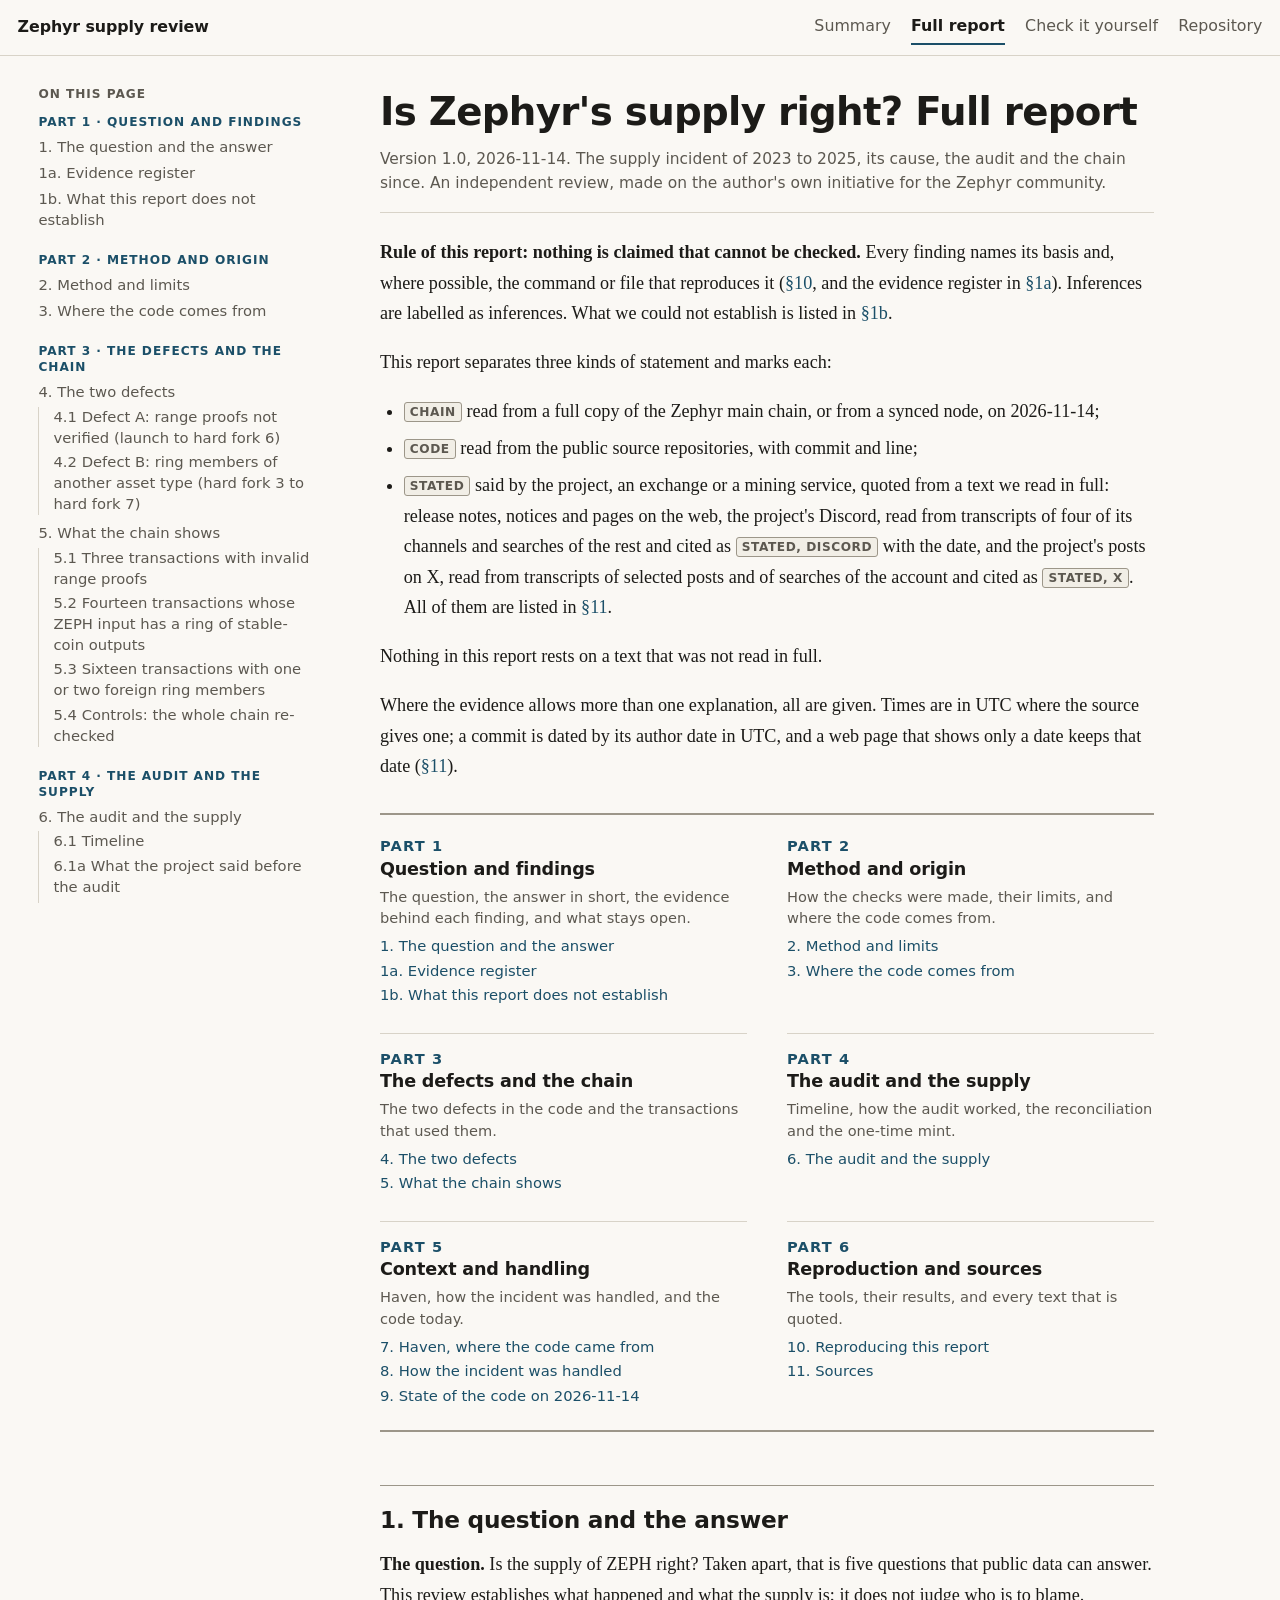
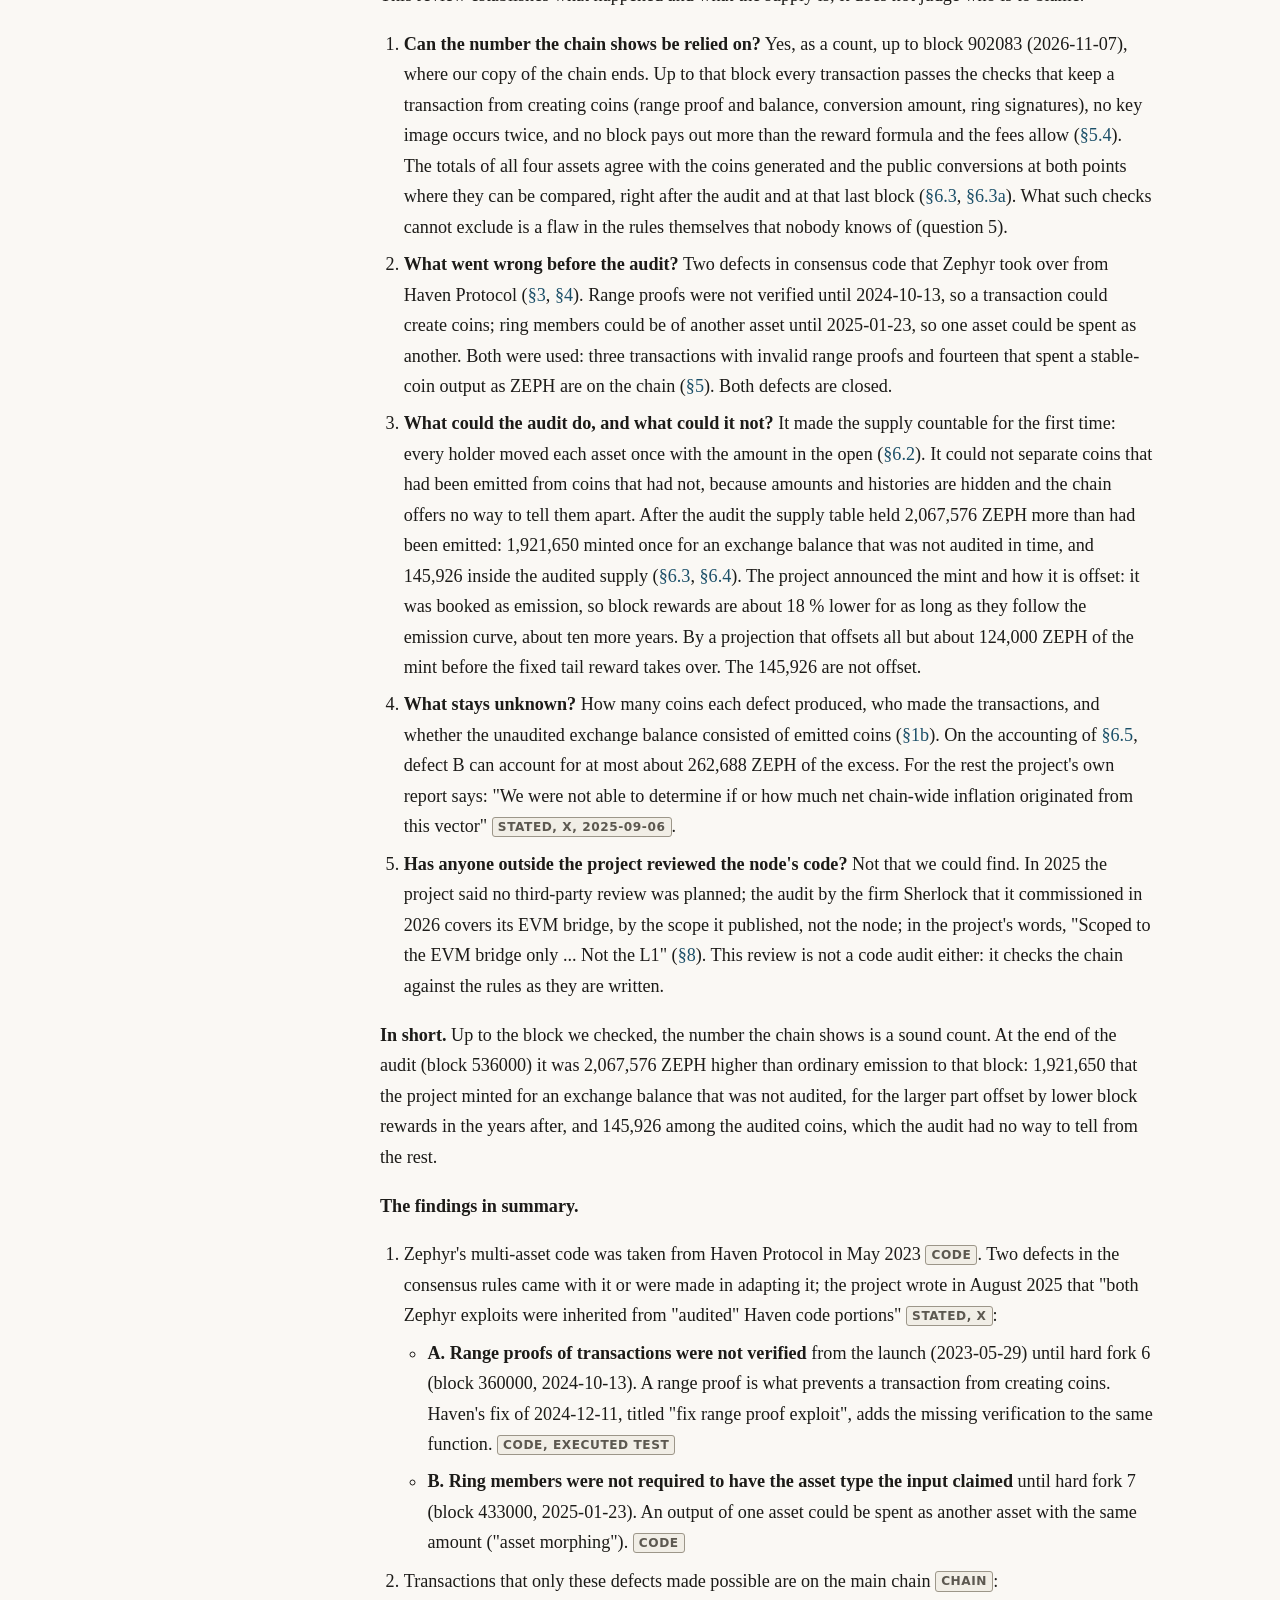
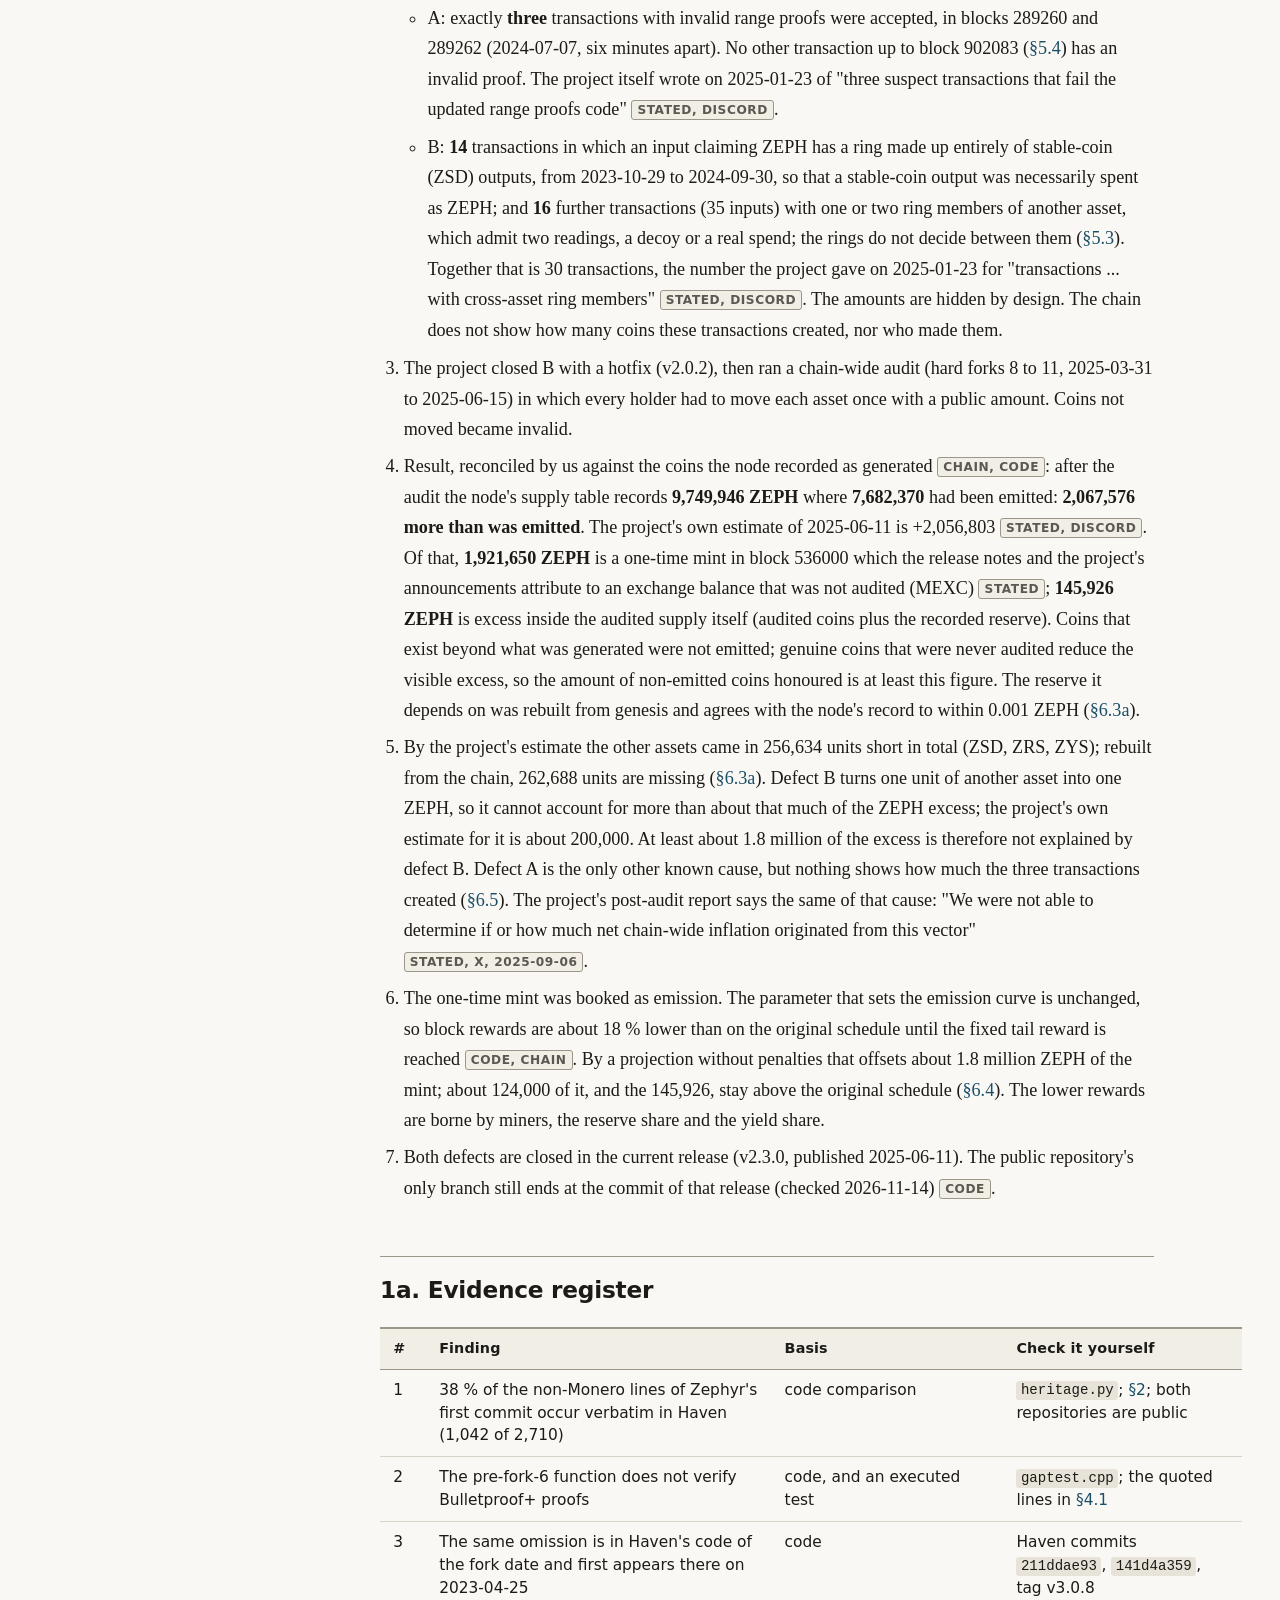
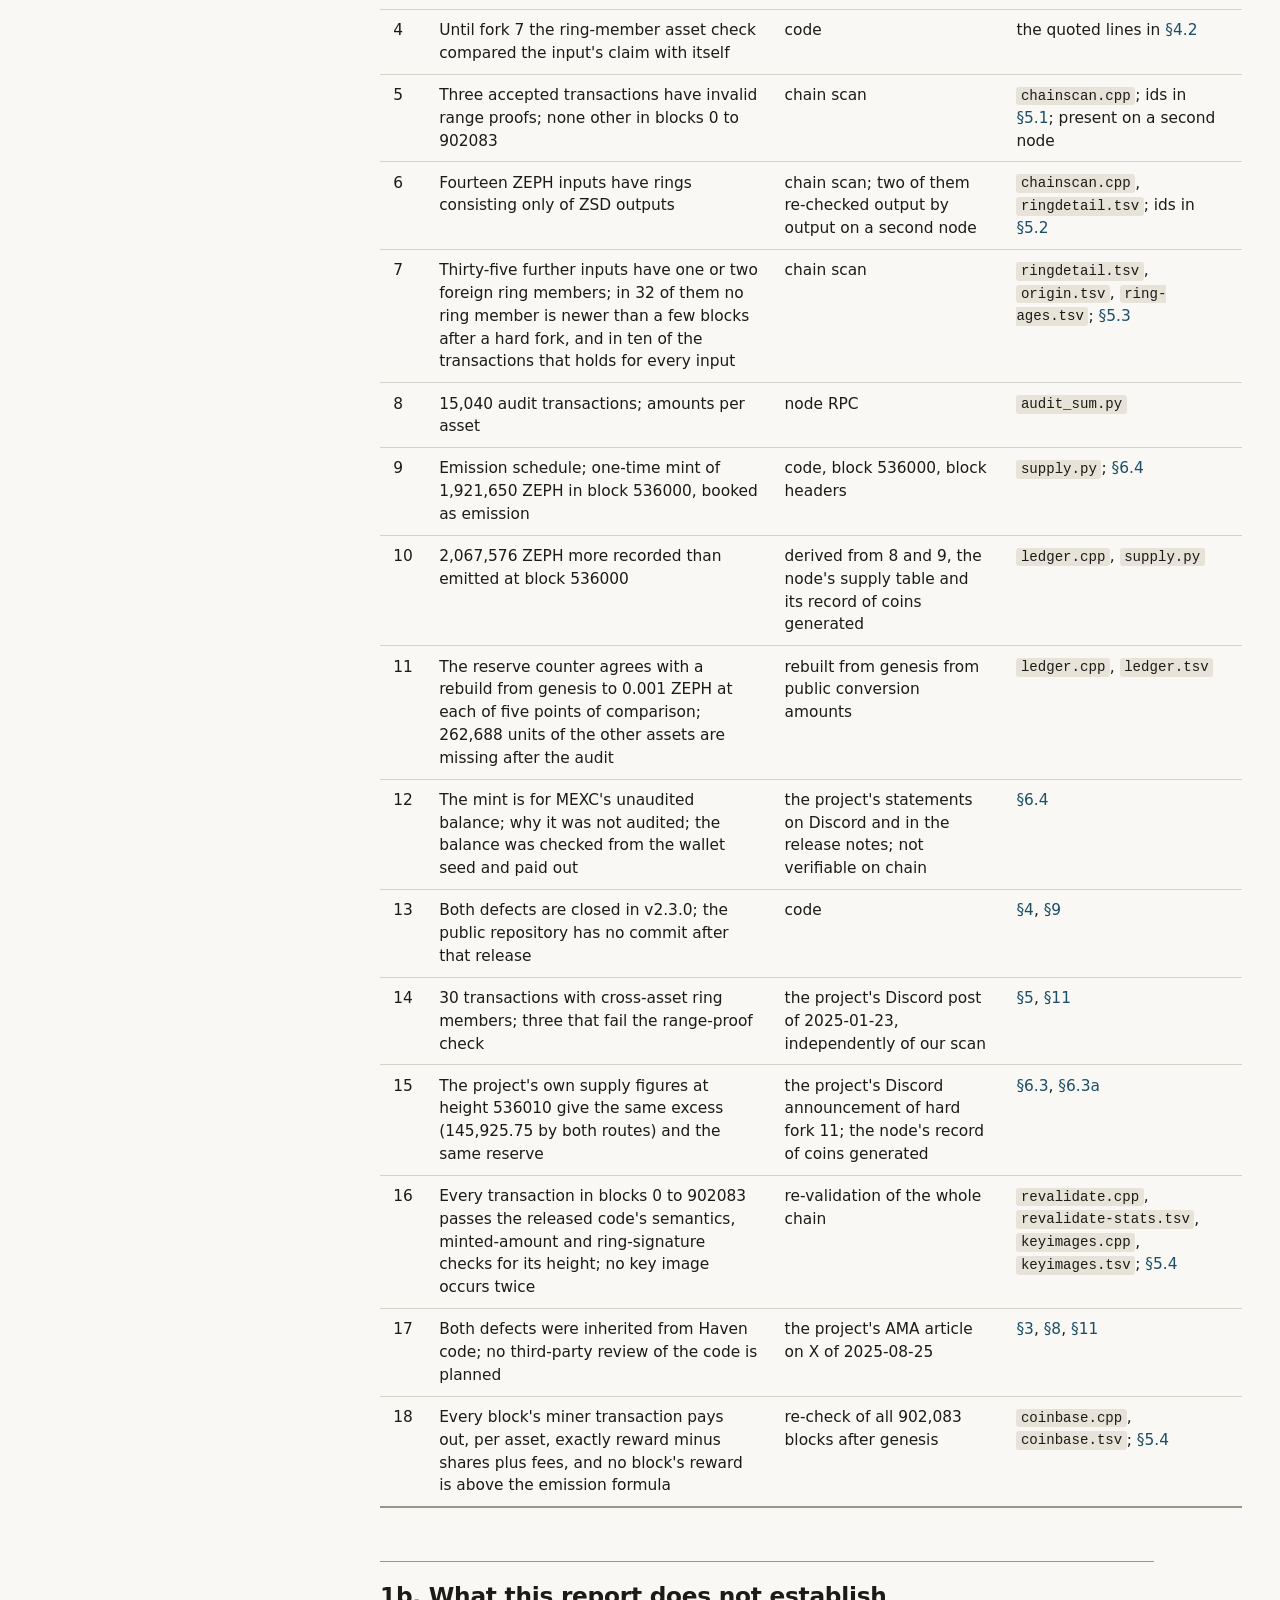
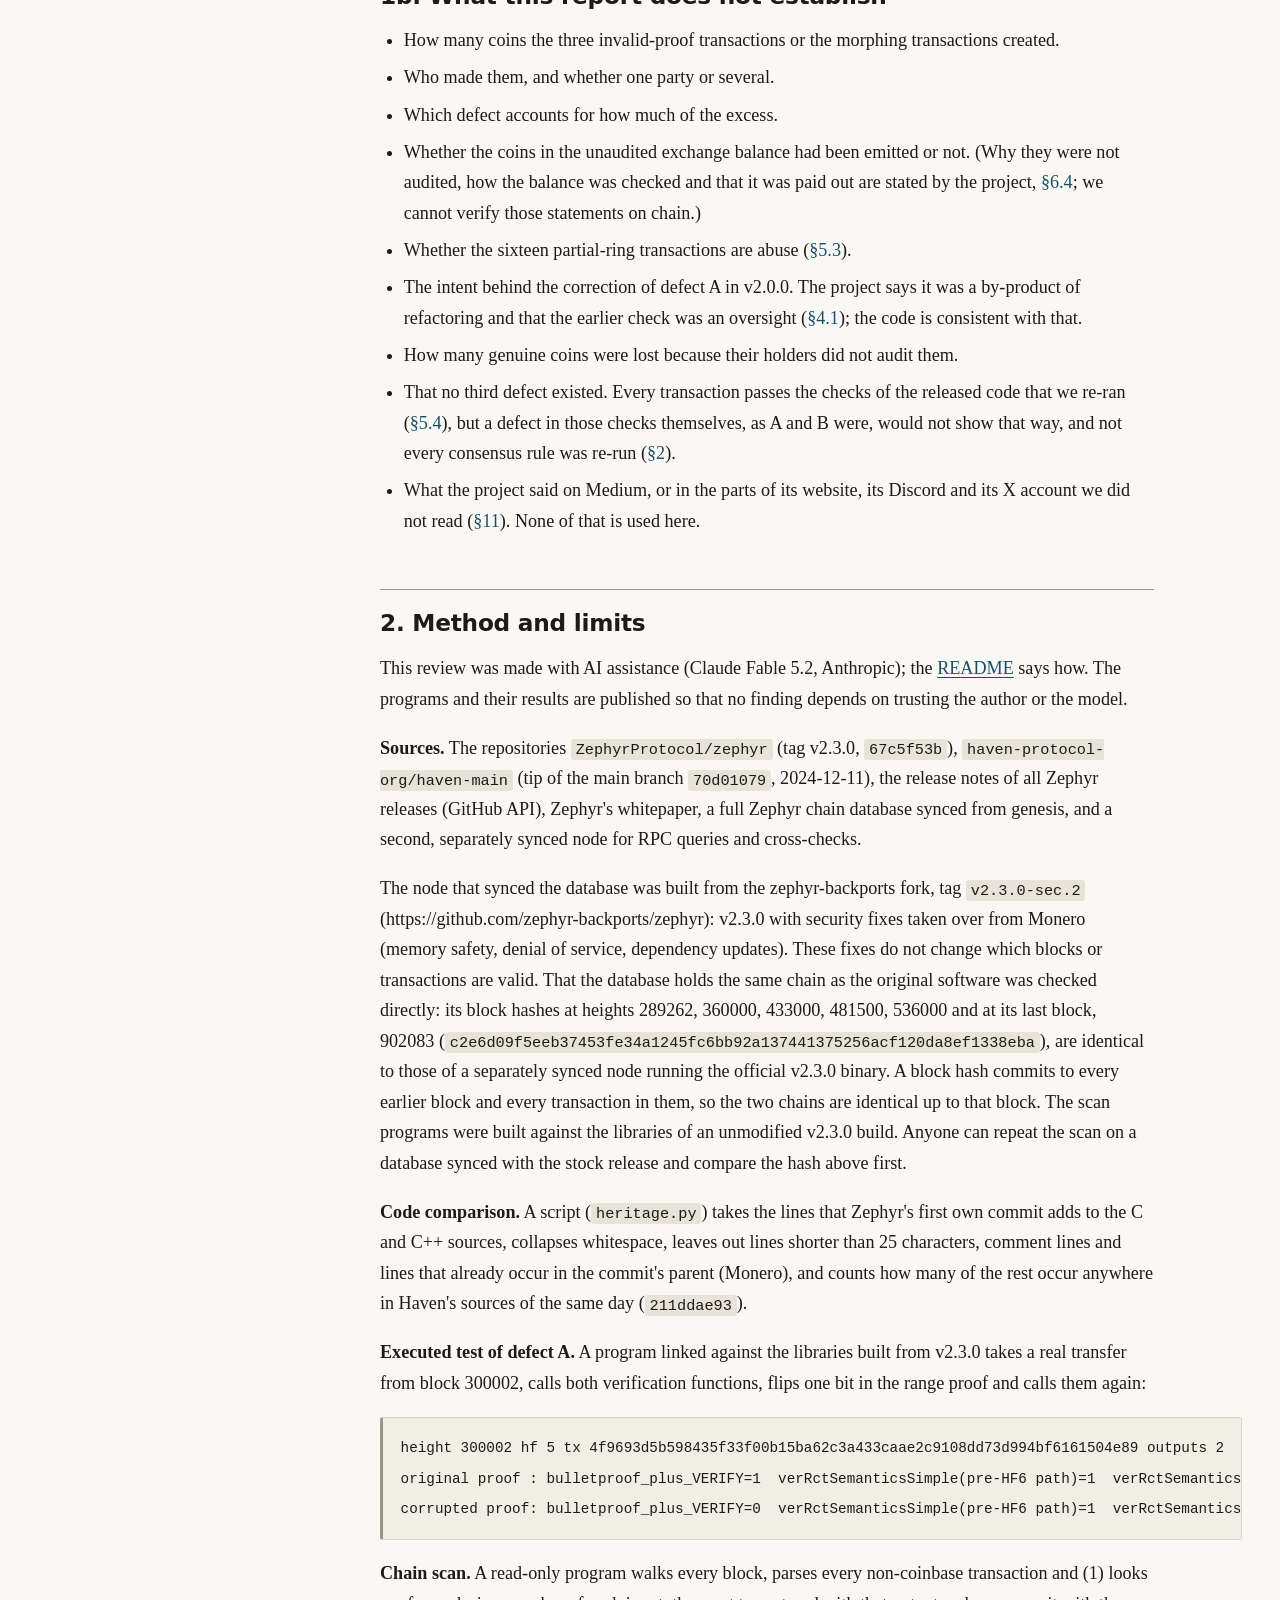
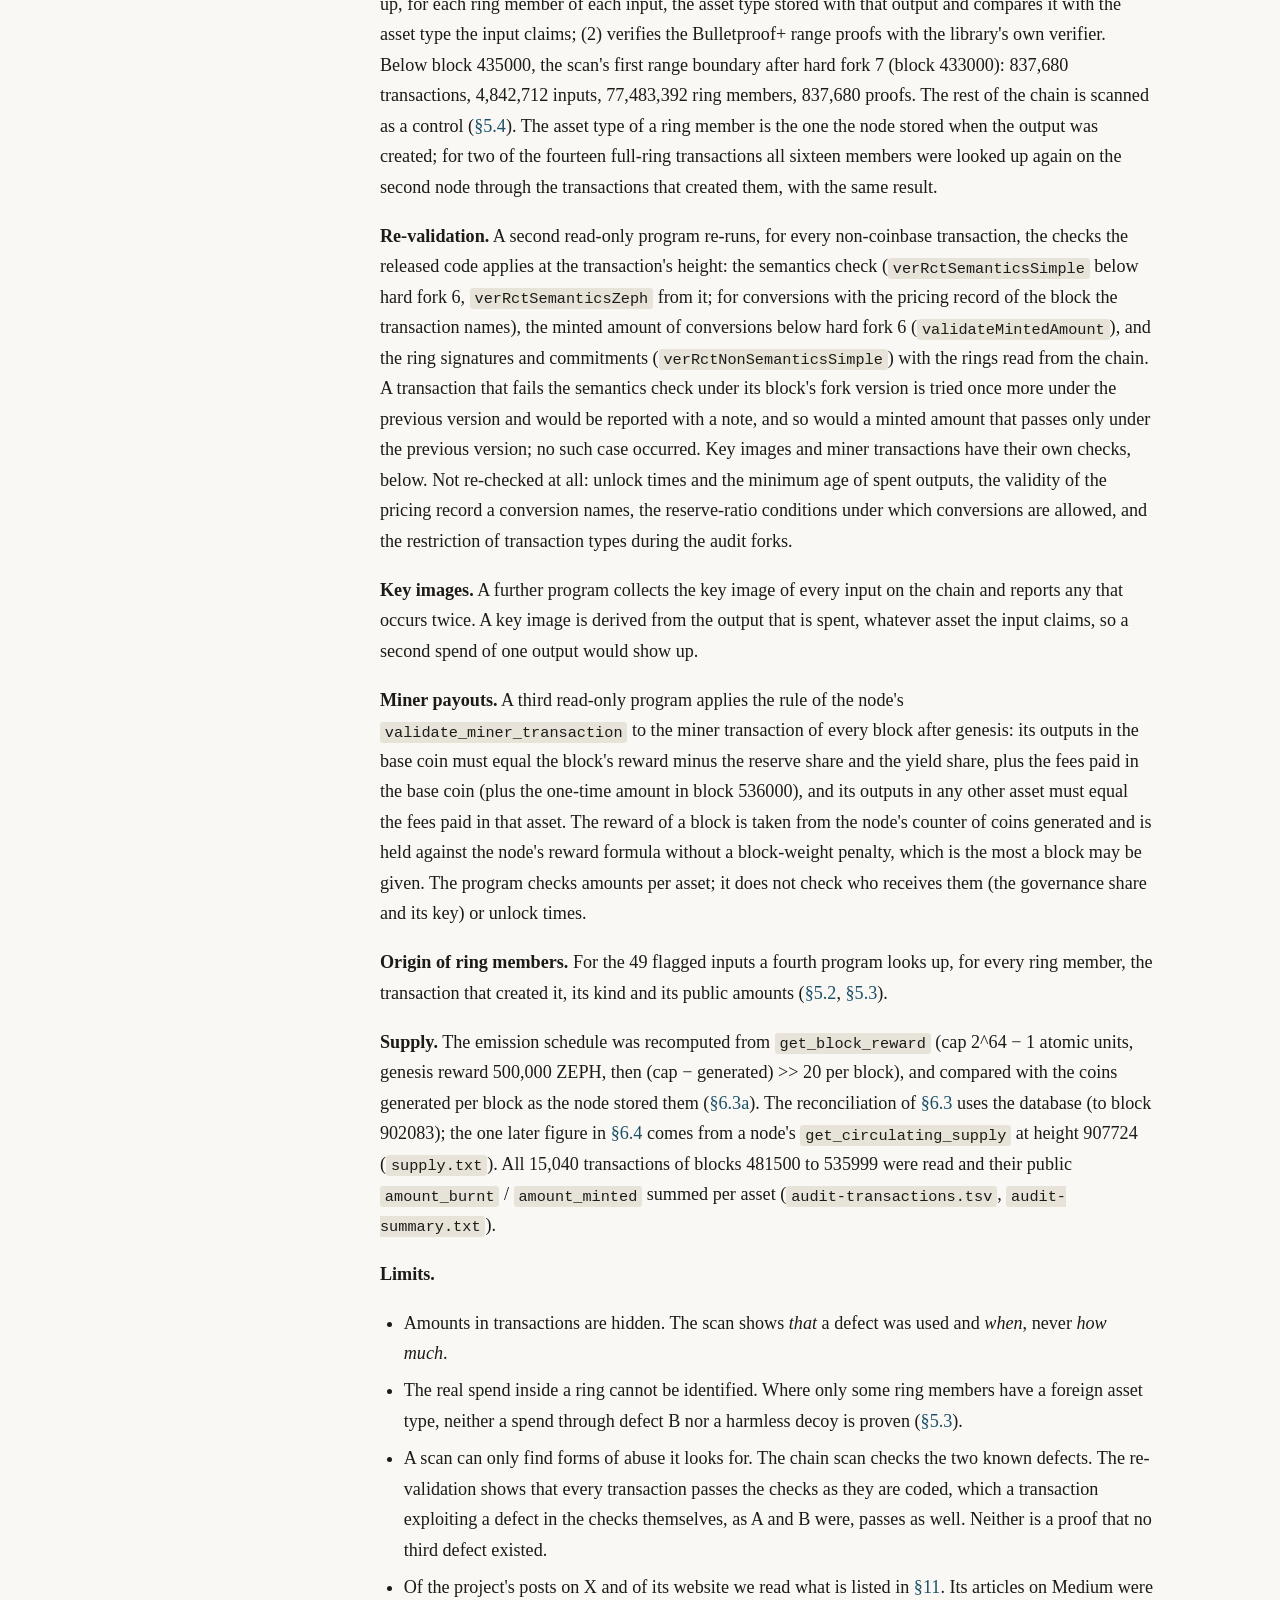
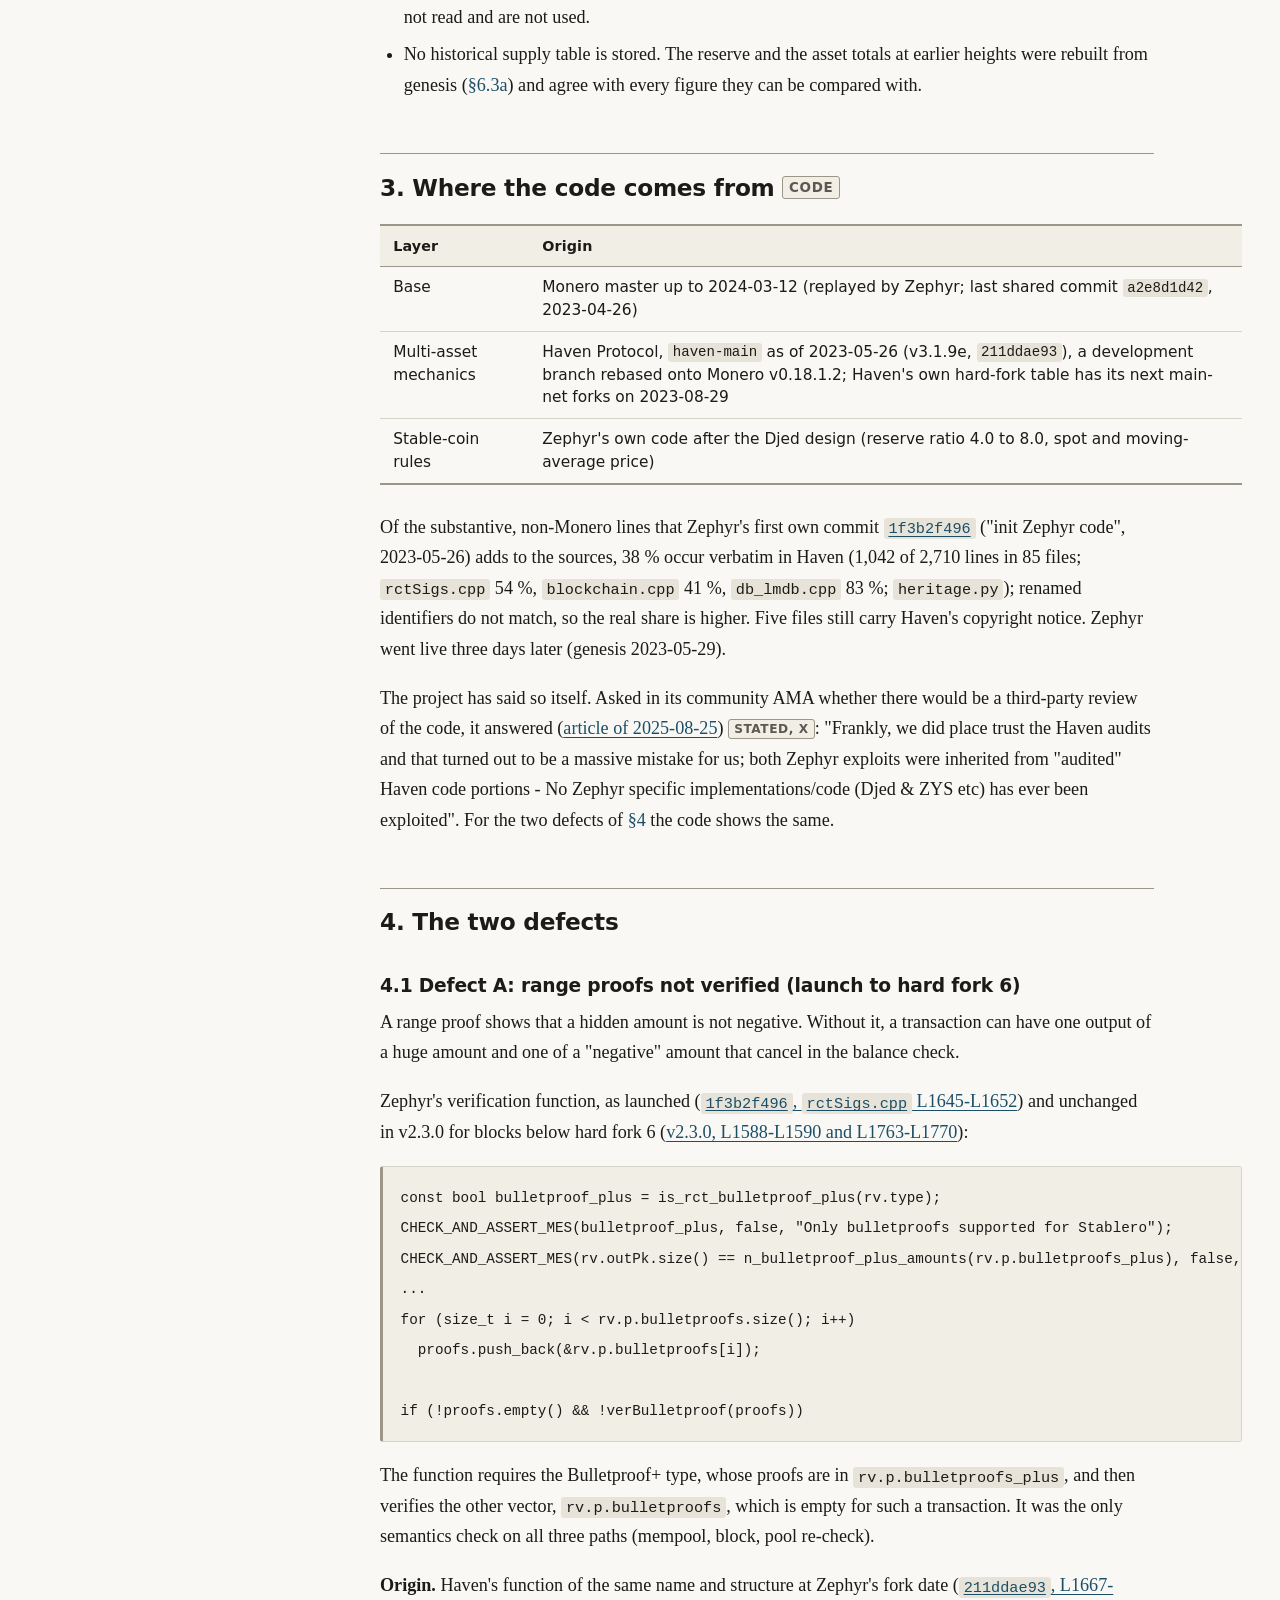
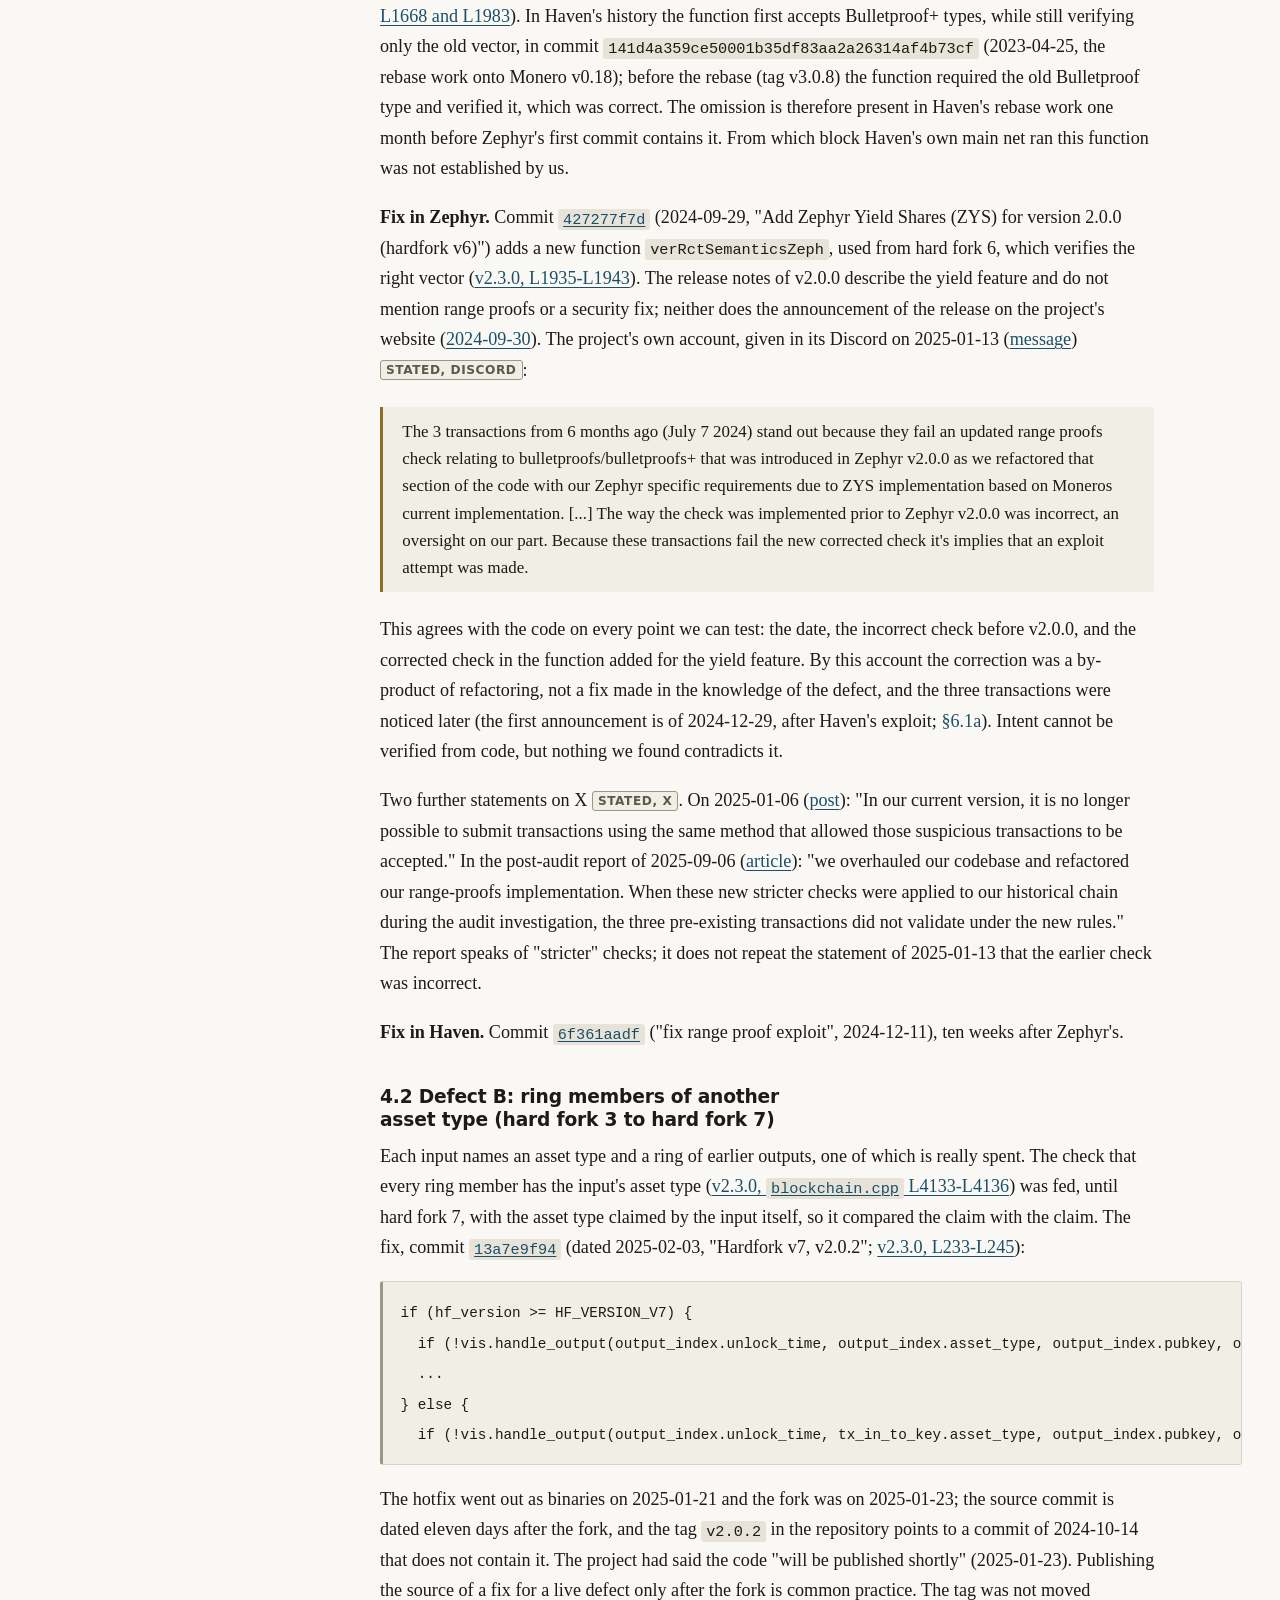
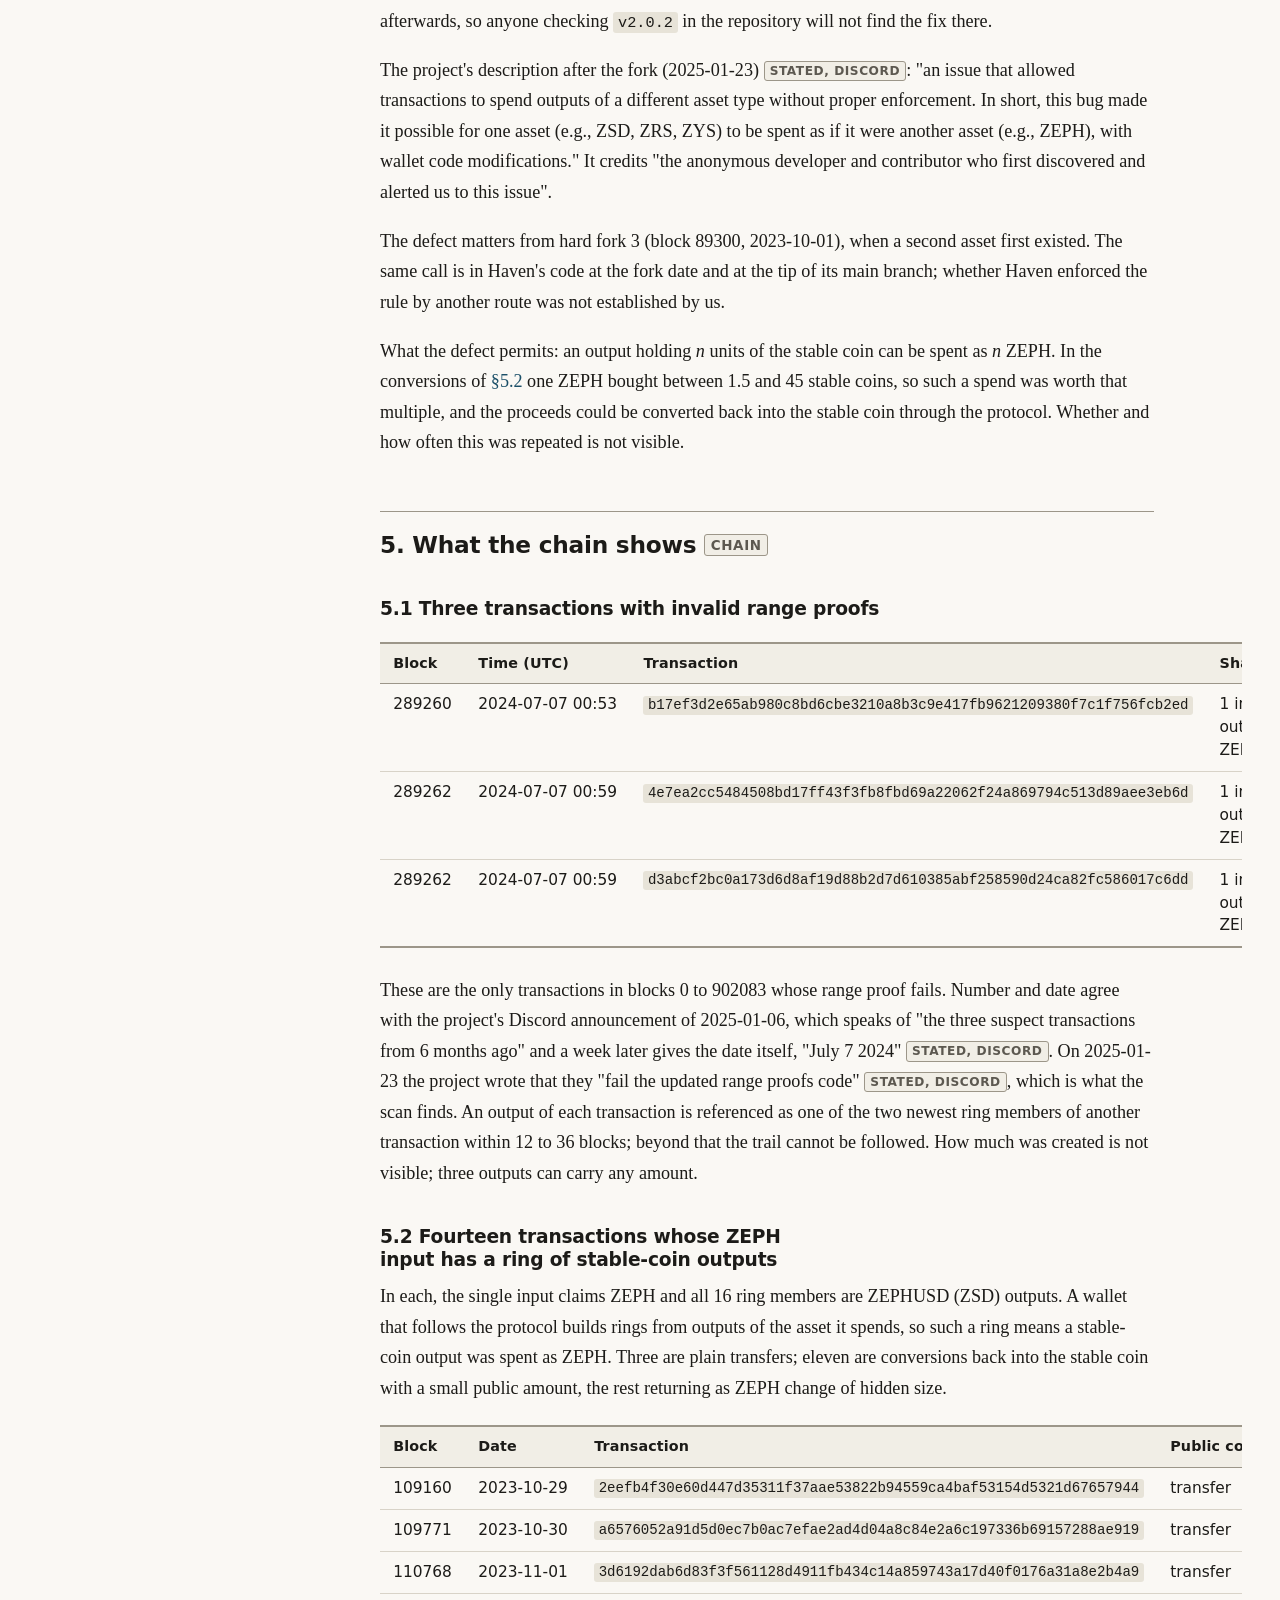
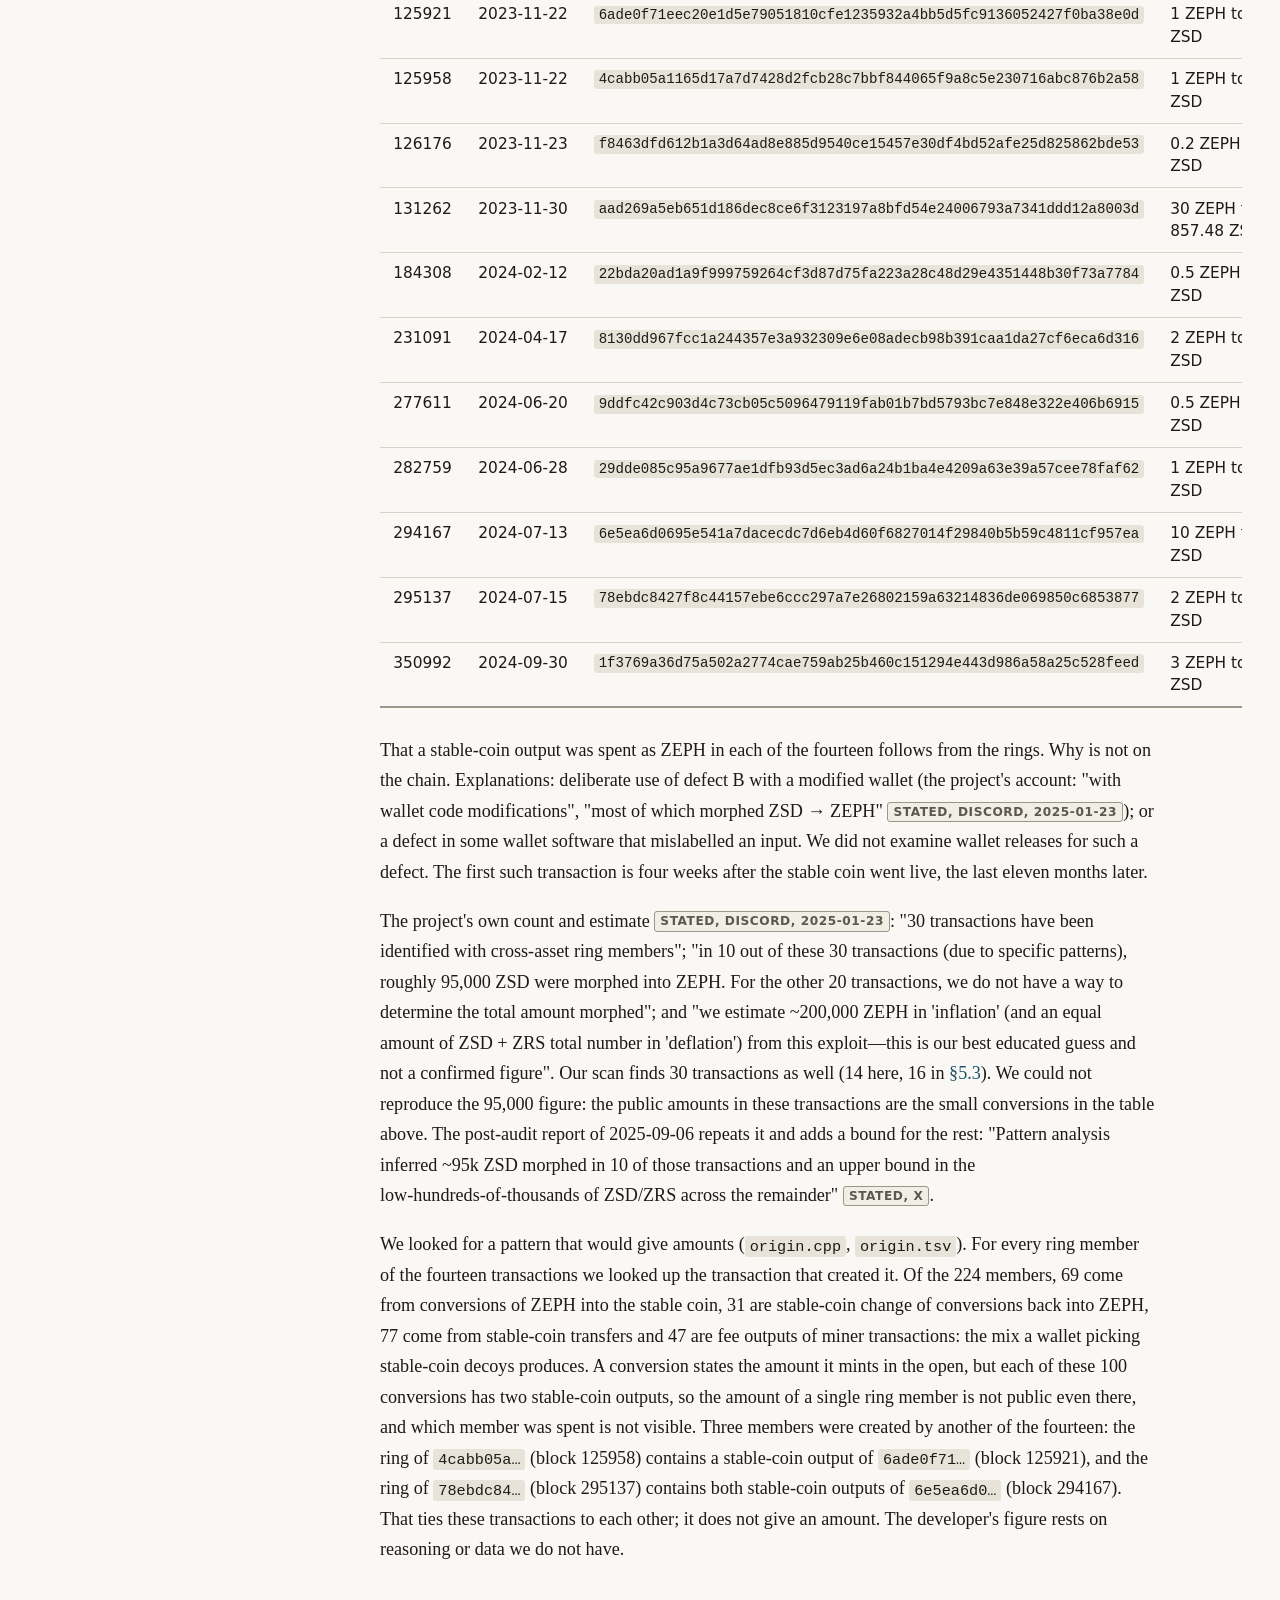
==== docs/full.html @ b732bb7c "Review of Zephyr's ZEPH supply after the 2025 chain audit, version 1.0 - REPORT.md, the short report" ====
<!doctype html>
<html lang="en">
<head>
<meta charset="utf-8">
<meta name="viewport" content="width=device-width, initial-scale=1">
<title>Is Zephyr&#x27;s supply right? Full report</title>
<meta name="description" content="A review of the Zephyr Protocol supply after the 2025 chain audit: what the public code and the public chain show.">
<meta name="referrer" content="no-referrer">
<link rel="stylesheet" href="style.css">
</head>
<body class="full">
<a class="skip" href="#content">Skip to the text</a>
<header class="site">
<a class="name" href="index.html">Zephyr supply review</a>
<nav aria-label="Pages"><a href="index.html">Summary</a><a href="full.html" aria-current="page">Full report</a><a href="verify.html">Check it yourself</a><a href="https://github.com/loki-notfound/zephyr-supply-review">Repository</a></nav>
</header>
<div class="layout">
<aside>
<details class="toc"><summary>On this page</summary><p class="part">Part 1 · Question and findings</p><ol><li><a href="#s1">1. The question and the answer</a></li><li><a href="#s1a">1a. Evidence register</a></li><li><a href="#s1b">1b. What this report does not establish</a></li></ol><p class="part">Part 2 · Method and origin</p><ol><li><a href="#s2">2. Method and limits</a></li><li><a href="#s3">3. Where the code comes from</a></li></ol><p class="part">Part 3 · The defects and the chain</p><ol><li><a href="#s4">4. The two defects</a><ol><li><a href="#s4-1">4.1 Defect A: range proofs not verified (launch to hard fork 6)</a></li><li><a href="#s4-2">4.2 Defect B: ring members of another asset type (hard fork 3 to hard fork 7)</a></li></ol></li><li><a href="#s5">5. What the chain shows</a><ol><li><a href="#s5-1">5.1 Three transactions with invalid range proofs</a></li><li><a href="#s5-2">5.2 Fourteen transactions whose ZEPH input has a ring of stable-coin outputs</a></li><li><a href="#s5-3">5.3 Sixteen transactions with one or two foreign ring members</a></li><li><a href="#s5-4">5.4 Controls: the whole chain re-checked</a></li></ol></li></ol><p class="part">Part 4 · The audit and the supply</p><ol><li><a href="#s6">6. The audit and the supply</a><ol><li><a href="#s6-1">6.1 Timeline</a></li><li><a href="#s6-1a">6.1a What the project said before the audit</a></li><li><a href="#s6-2">6.2 How the audit worked</a></li><li><a href="#s6-3">6.3 Reconciliation of ZEPH</a></li><li><a href="#s6-3a">6.3a The reserve and the other assets, rebuilt from genesis</a></li><li><a href="#s6-4">6.4 The one-time mint</a></li><li><a href="#s6-5">6.5 The other assets</a></li></ol></li></ol><p class="part">Part 5 · Context and handling</p><ol><li><a href="#s7">7. Haven, where the code came from</a></li><li><a href="#s8">8. How the incident was handled</a></li><li><a href="#s9">9. State of the code on 2026-11-14</a></li></ol><p class="part">Part 6 · Reproduction and sources</p><ol><li><a href="#s10">10. Reproducing this report</a></li><li><a href="#s11">11. Sources</a></li></ol></details>
<nav class="toc" aria-label="On this page"><p class="label">On this page</p><p class="part">Part 1 · Question and findings</p><ol><li><a href="#s1">1. The question and the answer</a></li><li><a href="#s1a">1a. Evidence register</a></li><li><a href="#s1b">1b. What this report does not establish</a></li></ol><p class="part">Part 2 · Method and origin</p><ol><li><a href="#s2">2. Method and limits</a></li><li><a href="#s3">3. Where the code comes from</a></li></ol><p class="part">Part 3 · The defects and the chain</p><ol><li><a href="#s4">4. The two defects</a><ol><li><a href="#s4-1">4.1 Defect A: range proofs not verified (launch to hard fork 6)</a></li><li><a href="#s4-2">4.2 Defect B: ring members of another asset type (hard fork 3 to hard fork 7)</a></li></ol></li><li><a href="#s5">5. What the chain shows</a><ol><li><a href="#s5-1">5.1 Three transactions with invalid range proofs</a></li><li><a href="#s5-2">5.2 Fourteen transactions whose ZEPH input has a ring of stable-coin outputs</a></li><li><a href="#s5-3">5.3 Sixteen transactions with one or two foreign ring members</a></li><li><a href="#s5-4">5.4 Controls: the whole chain re-checked</a></li></ol></li></ol><p class="part">Part 4 · The audit and the supply</p><ol><li><a href="#s6">6. The audit and the supply</a><ol><li><a href="#s6-1">6.1 Timeline</a></li><li><a href="#s6-1a">6.1a What the project said before the audit</a></li><li><a href="#s6-2">6.2 How the audit worked</a></li><li><a href="#s6-3">6.3 Reconciliation of ZEPH</a></li><li><a href="#s6-3a">6.3a The reserve and the other assets, rebuilt from genesis</a></li><li><a href="#s6-4">6.4 The one-time mint</a></li><li><a href="#s6-5">6.5 The other assets</a></li></ol></li></ol><p class="part">Part 5 · Context and handling</p><ol><li><a href="#s7">7. Haven, where the code came from</a></li><li><a href="#s8">8. How the incident was handled</a></li><li><a href="#s9">9. State of the code on 2026-11-14</a></li></ol><p class="part">Part 6 · Reproduction and sources</p><ol><li><a href="#s10">10. Reproducing this report</a></li><li><a href="#s11">11. Sources</a></li></ol></nav>
</aside>
<main id="content">
<h1>Is Zephyr's supply right? Full report</h1>
<p><em>Version 1.0, 2026-11-14. The supply incident of 2023 to 2025, its cause, the audit and the chain
since. An independent review, made on the author's own initiative for the Zephyr community.</em></p>
<p><strong>Rule of this report: nothing is claimed that cannot be checked.</strong> Every finding names its
basis and, where possible, the command or file that reproduces it (<a class="ref" href="#s10">§10</a>, and the evidence
register in <a class="ref" href="#s1a">§1a</a>). Inferences are labelled as inferences. What we could not establish is listed
in <a class="ref" href="#s1b">§1b</a>.</p>
<p>This report separates three kinds of statement and marks each:</p>
<ul>
<li><strong><span class="basis">chain</span></strong> read from a full copy of the Zephyr main chain, or from a synced node, on 2026-11-14;</li>
<li><strong><span class="basis">code</span></strong> read from the public source repositories, with commit and line;</li>
<li><strong><span class="basis">stated</span></strong> said by the project, an exchange or a mining service, quoted from a text we read
in full: release notes, notices and pages on the web, the project's Discord, read from
transcripts of four of its channels and searches of the rest and cited as <span class="basis">stated, Discord</span>
with the date, and the project's posts on X, read from transcripts of selected posts and of
searches of the account and cited as <span class="basis">stated, X</span>. All of them are listed in <a class="ref" href="#s11">§11</a>.</li>
</ul>
<p>Nothing in this report rests on a text that was not read in full.</p>
<p>Where the evidence allows more than one explanation, all are given. Times are in UTC where the
source gives one; a commit is dated by its author date in UTC, and a web page that shows only a
date keeps that date (<a class="ref" href="#s11">§11</a>).</p>
<nav class="parts" aria-label="Parts of this report"><section><p class="part">Part 1</p><h3>Question and findings</h3><p>The question, the answer in short, the evidence behind each finding, and what stays open.</p><ul><li><a href="#s1">1. The question and the answer</a></li><li><a href="#s1a">1a. Evidence register</a></li><li><a href="#s1b">1b. What this report does not establish</a></li></ul></section><section><p class="part">Part 2</p><h3>Method and origin</h3><p>How the checks were made, their limits, and where the code comes from.</p><ul><li><a href="#s2">2. Method and limits</a></li><li><a href="#s3">3. Where the code comes from</a></li></ul></section><section><p class="part">Part 3</p><h3>The defects and the chain</h3><p>The two defects in the code and the transactions that used them.</p><ul><li><a href="#s4">4. The two defects</a></li><li><a href="#s5">5. What the chain shows</a></li></ul></section><section><p class="part">Part 4</p><h3>The audit and the supply</h3><p>Timeline, how the audit worked, the reconciliation and the one-time mint.</p><ul><li><a href="#s6">6. The audit and the supply</a></li></ul></section><section><p class="part">Part 5</p><h3>Context and handling</h3><p>Haven, how the incident was handled, and the code today.</p><ul><li><a href="#s7">7. Haven, where the code came from</a></li><li><a href="#s8">8. How the incident was handled</a></li><li><a href="#s9">9. State of the code on 2026-11-14</a></li></ul></section><section><p class="part">Part 6</p><h3>Reproduction and sources</h3><p>The tools, their results, and every text that is quoted.</p><ul><li><a href="#s10">10. Reproducing this report</a></li><li><a href="#s11">11. Sources</a></li></ul></section></nav><h2 id="s1">1. The question and the answer</h2>
<p><strong>The question.</strong> Is the supply of ZEPH right? Taken apart, that is five questions that public
data can answer. This review establishes what happened and what the supply is; it does not judge
who is to blame.</p>
<ol>
<li><strong>Can the number the chain shows be relied on?</strong> Yes, as a count, up to block 902083
(2026-11-07), where our copy of the chain ends. Up to that block
every transaction passes the checks that keep a transaction from creating coins (range proof
and balance, conversion amount, ring signatures), no key image occurs twice, and no block pays
out more than the reward formula and the fees allow (<a class="ref" href="#s5-4">§5.4</a>). The totals of all four assets
agree with the coins generated and the public conversions at both points where they can be
compared, right after the audit and at that last block (<a class="ref" href="#s6-3">§6.3</a>, <a class="ref" href="#s6-3a">§6.3a</a>). What such checks cannot exclude is a flaw in the rules themselves that nobody knows of
(question 5).</li>
<li><strong>What went wrong before the audit?</strong> Two defects in consensus code that Zephyr took over
from Haven Protocol (<a class="ref" href="#s3">§3</a>, <a class="ref" href="#s4">§4</a>). Range proofs were not verified until 2024-10-13, so a
transaction could create coins; ring members could be of another asset until 2025-01-23, so
one asset could be spent as another. Both were used: three transactions with invalid range
proofs and fourteen that spent a stable-coin output as ZEPH are on the chain (<a class="ref" href="#s5">§5</a>). Both
defects are closed.</li>
<li><strong>What could the audit do, and what could it not?</strong> It made the supply countable for the
first time: every holder moved each asset once with the amount in the open (<a class="ref" href="#s6-2">§6.2</a>). It could
not separate coins that had been emitted from coins that had not, because amounts and
histories are hidden and the chain offers no way to tell them apart. After the audit the
supply table held 2,067,576 ZEPH more than had been emitted: 1,921,650 minted once for an
exchange balance that was not audited in time, and 145,926 inside the audited supply (<a class="ref" href="#s6-3">§6.3</a>,
<a class="ref" href="#s6-4">§6.4</a>). The project announced the mint and how it is offset: it was booked as emission, so
block rewards are about 18 % lower for as long as they follow the emission curve, about ten
more years. By a projection that offsets all but about 124,000 ZEPH of the mint before the
fixed tail reward takes over. The 145,926 are not offset.</li>
<li><strong>What stays unknown?</strong> How many coins each defect produced, who made the transactions, and
whether the unaudited exchange balance consisted of emitted coins (<a class="ref" href="#s1b">§1b</a>). On the accounting of
<a class="ref" href="#s6-5">§6.5</a>, defect B can account for at most about 262,688 ZEPH of the excess. For the rest the project's own report
says: &quot;We were not able to determine if or how much net chain-wide inflation originated from
this vector&quot; <span class="basis">stated, X, 2025-09-06</span>.</li>
<li><strong>Has anyone outside the project reviewed the node's code?</strong> Not that we could find. In 2025
the project said no third-party review was planned; the audit by the firm Sherlock that it
commissioned in 2026 covers its EVM bridge, by the scope it published, not the node; in the
project's words, &quot;Scoped to the EVM bridge only ... Not the L1&quot; (<a class="ref" href="#s8">§8</a>).
This review is not a code audit either: it checks the chain against the rules as they are
written.</li>
</ol>
<p><strong>In short.</strong> Up to the block we checked, the number the chain shows is a sound count. At the
end of the audit (block 536000) it was 2,067,576 ZEPH higher than ordinary emission to that
block: 1,921,650 that the project minted for an exchange balance that was not audited, for the
larger part offset by lower block rewards in the years after, and 145,926 among the audited
coins, which the audit had no way to tell from the rest.</p>
<p><strong>The findings in summary.</strong></p>
<ol>
<li>Zephyr's multi-asset code was taken from Haven Protocol in May 2023 <span class="basis">code</span>. Two defects in the
consensus rules came with it or were made in adapting it; the project wrote in August 2025
that &quot;both Zephyr exploits were inherited from &quot;audited&quot; Haven code portions&quot; <span class="basis">stated, X</span>:
<ul>
<li><strong>A. Range proofs of transactions were not verified</strong> from the launch (2023-05-29) until hard
fork 6 (block 360000, 2024-10-13). A range proof is what prevents a transaction from
creating coins. Haven's fix of 2024-12-11, titled &quot;fix range proof exploit&quot;, adds the
missing verification to the same function. <span class="basis">code, executed test</span></li>
<li><strong>B. Ring members were not required to have the asset type the input claimed</strong> until hard
fork 7 (block 433000, 2025-01-23). An output of one asset could be spent as another asset
with the same amount (&quot;asset morphing&quot;). <span class="basis">code</span></li>
</ul>
</li>
<li>Transactions that only these defects made possible are on the main chain <span class="basis">chain</span>:
<ul>
<li>A: exactly <strong>three</strong> transactions with invalid range proofs were accepted, in blocks 289260
and 289262 (2024-07-07, six minutes apart). No other transaction up to block 902083 (<a class="ref" href="#s5-4">§5.4</a>) has
an invalid proof. The project itself wrote on 2025-01-23 of &quot;three suspect transactions that
fail the updated range proofs code&quot; <span class="basis">stated, Discord</span>.</li>
<li>B: <strong>14</strong> transactions in which an input claiming ZEPH has a ring made up entirely of
stable-coin (ZSD) outputs, from 2023-10-29 to 2024-09-30, so that a stable-coin output was
necessarily spent as ZEPH; and <strong>16</strong> further transactions (35 inputs) with one or two ring
members of another asset, which admit two readings, a decoy or a real spend; the rings do
not decide between them (<a class="ref" href="#s5-3">§5.3</a>). Together that is 30
transactions, the number the project gave on 2025-01-23 for &quot;transactions ... with
cross-asset ring members&quot; <span class="basis">stated, Discord</span>.
The amounts are hidden by design. The chain does not show how many coins these transactions
created, nor who made them.</li>
</ul>
</li>
<li>The project closed B with a hotfix (v2.0.2), then ran a chain-wide audit (hard forks 8 to 11,
2025-03-31 to 2025-06-15) in which every holder had to move each asset once with a public
amount. Coins not moved became invalid.</li>
<li>Result, reconciled by us against the coins the node recorded as generated <span class="basis">chain, code</span>: after the audit the
node's supply table records <strong>9,749,946 ZEPH</strong> where <strong>7,682,370</strong> had been emitted:
<strong>2,067,576 more than was emitted</strong>. The project's own estimate of 2025-06-11 is +2,056,803
<span class="basis">stated, Discord</span>.
Of that, <strong>1,921,650 ZEPH</strong> is a one-time mint in block 536000 which the release notes
and the project's announcements attribute to an exchange balance that was not audited (MEXC)
<span class="basis">stated</span>; <strong>145,926 ZEPH</strong> is
excess inside the audited supply itself (audited coins plus the recorded reserve). Coins
that exist beyond what was generated were not emitted; genuine coins that were never audited reduce
the visible excess, so the amount of non-emitted coins honoured is at least this figure.
The reserve it depends on was rebuilt from genesis and agrees with the node's record to within
0.001 ZEPH (<a class="ref" href="#s6-3a">§6.3a</a>).</li>
<li>By the project's estimate the other assets came in 256,634 units short in total (ZSD, ZRS,
ZYS); rebuilt from the chain, 262,688 units are missing (<a class="ref" href="#s6-3a">§6.3a</a>). Defect B turns one unit of
another asset into one ZEPH, so it cannot account for more than about that much of the ZEPH
excess; the project's own estimate for it is about 200,000.
At least about 1.8 million of the excess is therefore not explained by defect B. Defect A is
the only other known cause, but nothing shows how much the three transactions created (<a class="ref" href="#s6-5">§6.5</a>).
The project's post-audit report says the same of that cause: &quot;We were not able to determine if
or how much net chain-wide inflation originated from this vector&quot; <span class="basis">stated, X, 2025-09-06</span>.</li>
<li>The one-time mint was booked as emission. The parameter that sets the emission curve is
unchanged, so block rewards are about 18 % lower than on the original schedule until the
fixed tail reward is reached <span class="basis">code, chain</span>. By a projection without penalties that offsets
about 1.8 million ZEPH of the mint; about 124,000 of it, and the 145,926, stay above the
original schedule (<a class="ref" href="#s6-4">§6.4</a>). The lower rewards are borne by miners, the reserve share and the
yield share.</li>
<li>Both defects are closed in the current release (v2.3.0, published 2025-06-11). The public
repository's only branch still ends at the commit of that release (checked 2026-11-14) <span class="basis">code</span>.</li>
</ol>
<h2 id="s1a">1a. Evidence register</h2>
<div class="table"><table>
<thead>
<tr>
<th>#</th>
<th>Finding</th>
<th>Basis</th>
<th>Check it yourself</th>
</tr>
</thead>
<tbody>
<tr>
<td class="nw">1</td>
<td>38 % of the non-Monero lines of Zephyr's first commit occur verbatim in Haven (1,042 of 2,710)</td>
<td>code comparison</td>
<td><code>heritage.py</code>; <a class="ref" href="#s2">§2</a>; both repositories are public</td>
</tr>
<tr>
<td class="nw">2</td>
<td>The pre-fork-6 function does not verify Bulletproof+ proofs</td>
<td>code, and an executed test</td>
<td><code>gaptest.cpp</code>; the quoted lines in <a class="ref" href="#s4-1">§4.1</a></td>
</tr>
<tr>
<td class="nw">3</td>
<td>The same omission is in Haven's code of the fork date and first appears there on 2023-04-25</td>
<td>code</td>
<td>Haven commits <code>211ddae93</code>, <code>141d4a359</code>, tag v3.0.8</td>
</tr>
<tr>
<td class="nw">4</td>
<td>Until fork 7 the ring-member asset check compared the input's claim with itself</td>
<td>code</td>
<td>the quoted lines in <a class="ref" href="#s4-2">§4.2</a></td>
</tr>
<tr>
<td class="nw">5</td>
<td>Three accepted transactions have invalid range proofs; none other in blocks 0 to 902083</td>
<td>chain scan</td>
<td><code>chainscan.cpp</code>; ids in <a class="ref" href="#s5-1">§5.1</a>; present on a second node</td>
</tr>
<tr>
<td class="nw">6</td>
<td>Fourteen ZEPH inputs have rings consisting only of ZSD outputs</td>
<td>chain scan; two of them re-checked output by output on a second node</td>
<td><code>chainscan.cpp</code>, <code>ringdetail.tsv</code>; ids in <a class="ref" href="#s5-2">§5.2</a></td>
</tr>
<tr>
<td class="nw">7</td>
<td>Thirty-five further inputs have one or two foreign ring members; in 32 of them no ring member is newer than a few blocks after a hard fork, and in ten of the transactions that holds for every input</td>
<td>chain scan</td>
<td><code>ringdetail.tsv</code>, <code>origin.tsv</code>, <code>ring-ages.tsv</code>; <a class="ref" href="#s5-3">§5.3</a></td>
</tr>
<tr>
<td class="nw">8</td>
<td>15,040 audit transactions; amounts per asset</td>
<td>node RPC</td>
<td><code>audit_sum.py</code></td>
</tr>
<tr>
<td class="nw">9</td>
<td>Emission schedule; one-time mint of 1,921,650 ZEPH in block 536000, booked as emission</td>
<td>code, block 536000, block headers</td>
<td><code>supply.py</code>; <a class="ref" href="#s6-4">§6.4</a></td>
</tr>
<tr>
<td class="nw">10</td>
<td>2,067,576 ZEPH more recorded than emitted at block 536000</td>
<td>derived from 8 and 9, the node's supply table and its record of coins generated</td>
<td><code>ledger.cpp</code>, <code>supply.py</code></td>
</tr>
<tr>
<td class="nw">11</td>
<td>The reserve counter agrees with a rebuild from genesis to 0.001 ZEPH at each of five points of comparison; 262,688 units of the other assets are missing after the audit</td>
<td>rebuilt from genesis from public conversion amounts</td>
<td><code>ledger.cpp</code>, <code>ledger.tsv</code></td>
</tr>
<tr>
<td class="nw">12</td>
<td>The mint is for MEXC's unaudited balance; why it was not audited; the balance was checked from the wallet seed and paid out</td>
<td>the project's statements on Discord and in the release notes; not verifiable on chain</td>
<td><a class="ref" href="#s6-4">§6.4</a></td>
</tr>
<tr>
<td class="nw">13</td>
<td>Both defects are closed in v2.3.0; the public repository has no commit after that release</td>
<td>code</td>
<td><a class="ref" href="#s4">§4</a>, <a class="ref" href="#s9">§9</a></td>
</tr>
<tr>
<td class="nw">14</td>
<td>30 transactions with cross-asset ring members; three that fail the range-proof check</td>
<td>the project's Discord post of 2025-01-23, independently of our scan</td>
<td><a class="ref" href="#s5">§5</a>, <a class="ref" href="#s11">§11</a></td>
</tr>
<tr>
<td class="nw">15</td>
<td>The project's own supply figures at height 536010 give the same excess (145,925.75 by both routes) and the same reserve</td>
<td>the project's Discord announcement of hard fork 11; the node's record of coins generated</td>
<td><a class="ref" href="#s6-3">§6.3</a>, <a class="ref" href="#s6-3a">§6.3a</a></td>
</tr>
<tr>
<td class="nw">16</td>
<td>Every transaction in blocks 0 to 902083 passes the released code's semantics, minted-amount and ring-signature checks for its height; no key image occurs twice</td>
<td>re-validation of the whole chain</td>
<td><code>revalidate.cpp</code>, <code>revalidate-stats.tsv</code>, <code>keyimages.cpp</code>, <code>keyimages.tsv</code>; <a class="ref" href="#s5-4">§5.4</a></td>
</tr>
<tr>
<td class="nw">17</td>
<td>Both defects were inherited from Haven code; no third-party review of the code is planned</td>
<td>the project's AMA article on X of 2025-08-25</td>
<td><a class="ref" href="#s3">§3</a>, <a class="ref" href="#s8">§8</a>, <a class="ref" href="#s11">§11</a></td>
</tr>
<tr>
<td class="nw">18</td>
<td>Every block's miner transaction pays out, per asset, exactly reward minus shares plus fees, and no block's reward is above the emission formula</td>
<td>re-check of all 902,083 blocks after genesis</td>
<td><code>coinbase.cpp</code>, <code>coinbase.tsv</code>; <a class="ref" href="#s5-4">§5.4</a></td>
</tr>
</tbody>
</table></div>
<h2 id="s1b">1b. What this report does not establish</h2>
<ul>
<li>How many coins the three invalid-proof transactions or the morphing transactions created.</li>
<li>Who made them, and whether one party or several.</li>
<li>Which defect accounts for how much of the excess.</li>
<li>Whether the coins in the unaudited exchange balance had been emitted or not. (Why they were
not audited, how the balance was checked and that it was paid out are stated by the project,
<a class="ref" href="#s6-4">§6.4</a>; we cannot verify those statements on chain.)</li>
<li>Whether the sixteen partial-ring transactions are abuse (<a class="ref" href="#s5-3">§5.3</a>).</li>
<li>The intent behind the correction of defect A in v2.0.0. The project says it was a by-product
of refactoring and that the earlier check was an oversight (<a class="ref" href="#s4-1">§4.1</a>); the code is consistent with
that.</li>
<li>How many genuine coins were lost because their holders did not audit them.</li>
<li>That no third defect existed. Every transaction passes the checks of the released code that we
re-ran (<a class="ref" href="#s5-4">§5.4</a>), but a defect in those checks themselves, as A and B were, would not show that
way, and not every consensus rule was re-run (<a class="ref" href="#s2">§2</a>).</li>
<li>What the project said on Medium, or in the parts of its website, its Discord and its X account
we did not read (<a class="ref" href="#s11">§11</a>). None of that is used here.</li>
</ul>
<h2 id="s2">2. Method and limits</h2>
<p>This review was made with AI assistance (Claude Fable 5.2, Anthropic); the
<a href="verify.html#how-this-was-made">README</a> says how. The programs and their results are published so
that no finding depends on trusting the author or the model.</p>
<p><strong>Sources.</strong> The repositories <code>ZephyrProtocol/zephyr</code> (tag v2.3.0, <code>67c5f53b</code>),
<code>haven-protocol-org/haven-main</code> (tip of the main branch <code>70d01079</code>, 2024-12-11), the release notes of all
Zephyr releases (GitHub API), Zephyr's whitepaper, a full Zephyr chain database synced from
genesis, and a second, separately synced node for RPC queries and cross-checks.</p>
<p>The node that synced the database was built from the zephyr-backports fork, tag <code>v2.3.0-sec.2</code>
(https://github.com/zephyr-backports/zephyr): v2.3.0 with security fixes taken over from Monero
(memory safety, denial of service, dependency updates). These fixes do not change which blocks or
transactions are valid. That the database holds the
same chain as the original software was checked directly: its block hashes at heights 289262,
360000, 433000, 481500, 536000 and at its last block, 902083
(<code>c2e6d09f5eeb37453fe34a1245fc6bb92a137441375256acf120da8ef1338eba</code>), are identical to those of a
separately synced node running the official v2.3.0 binary. A block hash commits to every earlier
block and every transaction in them, so the two chains are identical up to that block. The scan
programs were built against the libraries of an unmodified v2.3.0 build. Anyone can repeat the
scan on a database synced with the stock release and compare the hash above first.</p>
<p><strong>Code comparison.</strong> A script (<code>heritage.py</code>) takes the lines that Zephyr's first own commit adds
to the C and C++ sources, collapses whitespace, leaves out lines shorter than 25 characters,
comment lines and lines that already occur in the commit's parent (Monero), and counts how many of
the rest occur anywhere in Haven's sources of the same day (<code>211ddae93</code>).</p>
<p><strong>Executed test of defect A.</strong> A program linked against the libraries built from v2.3.0 takes a
real transfer from block 300002, calls both verification functions, flips one bit in the range
proof and calls them again:</p>
<pre><code>height 300002 hf 5 tx 4f9693d5b598435f33f00b15ba62c3a433caae2c9108dd73d994bf6161504e89 outputs 2
original proof : bulletproof_plus_VERIFY=1  verRctSemanticsSimple(pre-HF6 path)=1  verRctSemanticsZeph(HF6+ path)=1
corrupted proof: bulletproof_plus_VERIFY=0  verRctSemanticsSimple(pre-HF6 path)=1  verRctSemanticsZeph(HF6+ path)=0
</code></pre>
<p><strong>Chain scan.</strong> A read-only program walks every block, parses every non-coinbase transaction
and (1) looks up, for each ring member of each input, the asset type stored with that output and
compares it with the asset type the input claims; (2) verifies the Bulletproof+ range proofs with
the library's own verifier. Below block 435000, the scan's first range boundary after hard
fork 7 (block 433000): 837,680 transactions,
4,842,712 inputs, 77,483,392 ring members, 837,680 proofs. The rest of the chain is scanned as a
control (<a class="ref" href="#s5-4">§5.4</a>). The asset type of a ring member is the one the node stored when the output was
created; for two of the fourteen full-ring transactions all sixteen members were looked up again
on the second node through the transactions that created them, with the same result.</p>
<p><strong>Re-validation.</strong> A second read-only program re-runs, for every non-coinbase transaction, the
checks the released code applies at the transaction's height: the semantics check
(<code>verRctSemanticsSimple</code> below hard fork 6, <code>verRctSemanticsZeph</code> from it; for conversions with
the pricing record of the block the transaction names), the minted amount of conversions below
hard fork 6 (<code>validateMintedAmount</code>), and the ring signatures and commitments
(<code>verRctNonSemanticsSimple</code>) with the rings read from the chain. A transaction that fails the
semantics check under its block's fork version is tried once more under the previous version and
would be reported with a note, and so would a minted amount that passes only under the previous
version; no such case occurred. Key images and miner transactions have their own checks, below.
Not re-checked at all: unlock times and the minimum age of spent outputs, the validity of the
pricing record a conversion names, the reserve-ratio conditions under which conversions are
allowed, and the restriction of transaction types during the audit forks.</p>
<p><strong>Key images.</strong> A further program collects the key image of every input on the chain and reports
any that occurs twice. A key image is derived from the output that is spent, whatever asset the
input claims, so a second spend of one output would show up.</p>
<p><strong>Miner payouts.</strong> A third read-only program applies the rule of the node's
<code>validate_miner_transaction</code> to the miner transaction of every block after genesis: its outputs
in the base coin must equal the block's reward minus the reserve share and the yield share, plus
the fees paid in the base coin (plus the one-time amount in block 536000), and its outputs in any
other asset must equal the fees paid in that asset. The reward of a block is taken from the
node's counter of coins generated and is held against the node's reward formula without a
block-weight penalty, which is the most a block may be given. The program checks amounts per
asset; it does not check who receives them (the governance share and its key) or unlock times.</p>
<p><strong>Origin of ring members.</strong> For the 49 flagged inputs a fourth program looks up, for every ring
member, the transaction that created it, its kind and its public amounts (<a class="ref" href="#s5-2">§5.2</a>, <a class="ref" href="#s5-3">§5.3</a>).</p>
<p><strong>Supply.</strong> The emission schedule was recomputed from <code>get_block_reward</code> (cap 2^64 − 1 atomic
units, genesis reward 500,000 ZEPH, then (cap − generated) &gt;&gt; 20 per block), and compared with
the coins generated per block as the node stored them (<a class="ref" href="#s6-3a">§6.3a</a>). The reconciliation of <a class="ref" href="#s6-3">§6.3</a> uses
the database (to block 902083); the one later figure in <a class="ref" href="#s6-4">§6.4</a> comes from a node's
<code>get_circulating_supply</code> at height 907724 (<code>supply.txt</code>). All 15,040 transactions of blocks
481500 to 535999 were read and their public <code>amount_burnt</code> / <code>amount_minted</code> summed per asset
(<code>audit-transactions.tsv</code>, <code>audit-summary.txt</code>).</p>
<p><strong>Limits.</strong></p>
<ul>
<li>Amounts in transactions are hidden. The scan shows <em>that</em> a defect was used and <em>when</em>, never
<em>how much</em>.</li>
<li>The real spend inside a ring cannot be identified. Where only some ring members have a foreign
asset type, neither a spend through defect B nor a harmless decoy is proven (<a class="ref" href="#s5-3">§5.3</a>).</li>
<li>A scan can only find forms of abuse it looks for. The chain scan checks the two known defects.
The re-validation shows that every transaction passes the checks as they are coded, which a
transaction exploiting a defect in the checks themselves, as A and B were, passes as well.
Neither is a proof that no third defect existed.</li>
<li>Of the project's posts on X and of its website we read what is listed in <a class="ref" href="#s11">§11</a>. Its articles on
Medium were not read and are not used.</li>
<li>No historical supply table is stored. The reserve and the asset totals at earlier heights were
rebuilt from genesis (<a class="ref" href="#s6-3a">§6.3a</a>) and agree with every figure they can be compared with.</li>
</ul>
<h2 id="s3">3. Where the code comes from <span class="basis">code</span></h2>
<div class="table"><table>
<thead>
<tr>
<th>Layer</th>
<th>Origin</th>
</tr>
</thead>
<tbody>
<tr>
<td>Base</td>
<td>Monero master up to 2024-03-12 (replayed by Zephyr; last shared commit <code>a2e8d1d42</code>, 2023-04-26)</td>
</tr>
<tr>
<td>Multi-asset mechanics</td>
<td>Haven Protocol, <code>haven-main</code> as of 2023-05-26 (v3.1.9e, <code>211ddae93</code>), a development branch rebased onto Monero v0.18.1.2; Haven's own hard-fork table has its next main-net forks on 2023-08-29</td>
</tr>
<tr>
<td>Stable-coin rules</td>
<td>Zephyr's own code after the Djed design (reserve ratio 4.0 to 8.0, spot and moving-average price)</td>
</tr>
</tbody>
</table></div>
<p>Of the substantive, non-Monero lines that Zephyr's first own commit
<a href="https://github.com/ZephyrProtocol/zephyr/commit/1f3b2f496cc4fe195e45112e4147e59de85fc963"><code>1f3b2f496</code></a>
(&quot;init Zephyr code&quot;, 2023-05-26) adds to the sources, 38 % occur verbatim in Haven (1,042 of
2,710 lines in 85 files; <code>rctSigs.cpp</code> 54 %, <code>blockchain.cpp</code> 41 %, <code>db_lmdb.cpp</code> 83 %;
<code>heritage.py</code>); renamed identifiers do not
match, so the real share is higher. Five files still carry Haven's copyright notice. Zephyr went
live three days later (genesis 2023-05-29).</p>
<p>The project has said so itself. Asked in its community AMA whether there would be a third-party
review of the code, it answered (<a href="https://x.com/zephyr_org/status/1960023215444488459">article of 2025-08-25</a>)
<span class="basis">stated, X</span>: &quot;Frankly, we did place trust the Haven audits and that turned out to be a massive
mistake for us; both Zephyr exploits were inherited from &quot;audited&quot; Haven code portions - No
Zephyr specific implementations/code (Djed &amp; ZYS etc) has ever been exploited&quot;. For the two
defects of <a class="ref" href="#s4">§4</a> the code shows the same.</p>
<h2 id="s4">4. The two defects</h2>
<h3 id="s4-1">4.1 Defect A: range proofs not verified (launch to hard fork 6)</h3>
<p>A range proof shows that a hidden amount is not negative. Without it, a transaction can have one
output of a huge amount and one of a &quot;negative&quot; amount that cancel in the balance check.</p>
<p>Zephyr's verification function, as launched
(<a href="https://github.com/ZephyrProtocol/zephyr/blob/1f3b2f496cc4fe195e45112e4147e59de85fc963/src/ringct/rctSigs.cpp#L1645-L1652"><code>1f3b2f496</code>, <code>rctSigs.cpp</code> L1645-L1652</a>)
and unchanged in v2.3.0 for blocks below hard fork 6
(<a href="https://github.com/ZephyrProtocol/zephyr/blob/v2.3.0/src/ringct/rctSigs.cpp#L1763-L1770">v2.3.0, L1588-L1590 and L1763-L1770</a>):</p>
<pre><code class="language-cpp">const bool bulletproof_plus = is_rct_bulletproof_plus(rv.type);
CHECK_AND_ASSERT_MES(bulletproof_plus, false, &quot;Only bulletproofs supported for Stablero&quot;);
CHECK_AND_ASSERT_MES(rv.outPk.size() == n_bulletproof_plus_amounts(rv.p.bulletproofs_plus), false, &quot;Mismatched sizes of outPk and bulletproofs_plus&quot;);
...
for (size_t i = 0; i &lt; rv.p.bulletproofs.size(); i++)
  proofs.push_back(&amp;rv.p.bulletproofs[i]);

if (!proofs.empty() &amp;&amp; !verBulletproof(proofs))
</code></pre>
<p>The function requires the Bulletproof+ type, whose proofs are in <code>rv.p.bulletproofs_plus</code>, and
then verifies the other vector, <code>rv.p.bulletproofs</code>, which is empty for such a transaction. It was
the only semantics check on all three paths (mempool, block, pool re-check).</p>
<p><strong>Origin.</strong> Haven's function of the same name and structure at Zephyr's fork date
(<a href="https://github.com/haven-protocol-org/haven-main/blob/211ddae93e545d7bea4c0985c0ce457d80f176ab/src/ringct/rctSigs.cpp#L1983"><code>211ddae93</code>, L1667-L1668 and L1983</a>).
In Haven's history the function first accepts Bulletproof+ types, while still verifying only the
old vector, in commit <code>141d4a359ce50001b35df83aa2a26314af4b73cf</code> (2023-04-25, the rebase work onto
Monero v0.18); before the rebase (tag v3.0.8) the function required the old Bulletproof type and
verified it, which was correct. The omission is therefore present in Haven's rebase work one month before Zephyr's first commit
contains it. From which block Haven's own main net ran this function was not established by us.</p>
<p><strong>Fix in Zephyr.</strong> Commit
<a href="https://github.com/ZephyrProtocol/zephyr/commit/427277f7df11ead579f4f3a50ee9f0bee3d218db"><code>427277f7d</code></a>
(2024-09-29, &quot;Add Zephyr Yield Shares (ZYS) for version 2.0.0 (hardfork v6)&quot;) adds a new function
<code>verRctSemanticsZeph</code>, used from hard fork 6, which verifies the right vector
(<a href="https://github.com/ZephyrProtocol/zephyr/blob/v2.3.0/src/ringct/rctSigs.cpp#L1935-L1943">v2.3.0, L1935-L1943</a>).
The release notes of v2.0.0 describe the yield feature and do not mention range proofs or a
security fix; neither does the announcement of the release on the project's website
(<a href="https://zephyrprotocol.com/blog/2024-09-30-Zephyr-Protocol-v2-0-0-ZSD-Yield-Hardfork-Annoucement">2024-09-30</a>). The project's own account, given in its Discord on 2025-01-13
(<a href="https://discord.com/channels/1112605073948819559/1112605075416817686/1328217871263731722">message</a>) <span class="basis">stated, Discord</span>:</p>
<blockquote>
<p>The 3 transactions from 6 months ago (July 7 2024) stand out because they fail an updated range
proofs check relating to bulletproofs/bulletproofs+ that was introduced in Zephyr v2.0.0 as we
refactored that section of the code with our Zephyr specific requirements due to ZYS
implementation based on Moneros current implementation. [...] The way the check was implemented
prior to Zephyr v2.0.0 was incorrect, an oversight on our part. Because these transactions fail
the new corrected check it's implies that an exploit attempt was made.</p>
</blockquote>
<p>This agrees with the code on every point we can test: the date, the incorrect check before
v2.0.0, and the corrected check in the function added for the yield feature. By this account the
correction was a by-product of refactoring, not a fix made in the knowledge of the defect, and
the three transactions were noticed later (the first announcement is of 2024-12-29, after Haven's
exploit; <a class="ref" href="#s6-1a">§6.1a</a>). Intent cannot be verified from code, but nothing we found contradicts it.</p>
<p>Two further statements on X <span class="basis">stated, X</span>. On 2025-01-06
(<a href="https://x.com/zephyr_org/status/1876209588460249297">post</a>): &quot;In our current version, it is no longer possible to
submit transactions using the same method that allowed those suspicious transactions to be
accepted.&quot; In the post-audit report of 2025-09-06
(<a href="https://x.com/zephyr_org/status/1964371016303407282">article</a>): &quot;we overhauled our codebase and refactored our
range-proofs implementation. When these new stricter checks were applied to our historical chain
during the audit investigation, the three pre-existing transactions did not validate under the
new rules.&quot; The report speaks of &quot;stricter&quot; checks; it does not repeat the statement of
2025-01-13 that the earlier check was incorrect.</p>
<p><strong>Fix in Haven.</strong> Commit
<a href="https://github.com/haven-protocol-org/haven-main/commit/6f361aadf3f6b4f0307dc79bb2f2b7a938bce22a"><code>6f361aadf</code></a>
(&quot;fix range proof exploit&quot;, 2024-12-11), ten weeks after Zephyr's.</p>
<h3 id="s4-2">4.2 Defect B: ring members of another asset type (hard fork 3 to hard fork 7)</h3>
<p>Each input names an asset type and a ring of earlier outputs, one of which is really spent. The
check that every ring member has the input's asset type
(<a href="https://github.com/ZephyrProtocol/zephyr/blob/v2.3.0/src/cryptonote_core/blockchain.cpp#L4133-L4136">v2.3.0, <code>blockchain.cpp</code> L4133-L4136</a>)
was fed, until hard fork 7, with the asset type claimed by the input itself, so it compared the
claim with the claim. The fix, commit
<a href="https://github.com/ZephyrProtocol/zephyr/commit/13a7e9f94ba96a1f322986634ac5115f603e7458"><code>13a7e9f94</code></a>
(dated 2025-02-03, &quot;Hardfork v7, v2.0.2&quot;; <a href="https://github.com/ZephyrProtocol/zephyr/blob/v2.3.0/src/cryptonote_core/blockchain.cpp#L233-L245">v2.3.0, L233-L245</a>):</p>
<pre><code class="language-cpp">if (hf_version &gt;= HF_VERSION_V7) {
  if (!vis.handle_output(output_index.unlock_time, output_index.asset_type, output_index.pubkey, output_index.commitment))
  ...
} else {
  if (!vis.handle_output(output_index.unlock_time, tx_in_to_key.asset_type, output_index.pubkey, output_index.commitment))
</code></pre>
<p>The hotfix went out as binaries on 2025-01-21 and the fork was on 2025-01-23; the source commit is
dated eleven days after the fork, and the tag <code>v2.0.2</code> in the repository points to a commit of
2024-10-14 that does not contain it. The project had said the code &quot;will be published shortly&quot;
(2025-01-23). Publishing the source of a fix for a live defect only after the fork is common
practice. The tag was not moved afterwards, so anyone checking <code>v2.0.2</code> in the repository will
not find the fix there.</p>
<p>The project's description after the fork (2025-01-23) <span class="basis">stated, Discord</span>: &quot;an issue that allowed
transactions to spend outputs of a different asset type without proper enforcement. In short,
this bug made it possible for one asset (e.g., ZSD, ZRS, ZYS) to be spent as if it were another
asset (e.g., ZEPH), with wallet code modifications.&quot; It credits &quot;the anonymous developer and
contributor who first discovered and alerted us to this issue&quot;.</p>
<p>The defect matters from hard fork 3 (block 89300, 2023-10-01), when a second asset first
existed. The same call is in Haven's code at the fork date and at the tip of its main branch; whether Haven
enforced the rule by another route was not established by us.</p>
<p>What the defect permits: an output holding <em>n</em> units of the stable coin can be spent as <em>n</em>
ZEPH. In the conversions of <a class="ref" href="#s5-2">§5.2</a> one ZEPH bought between 1.5 and 45 stable coins, so such a
spend was worth that multiple, and the proceeds could be converted back into the stable coin
through the protocol. Whether and how often this was repeated is not visible.</p>
<h2 id="s5">5. What the chain shows <span class="basis">chain</span></h2>
<h3 id="s5-1">5.1 Three transactions with invalid range proofs</h3>
<div class="table"><table>
<thead>
<tr>
<th>Block</th>
<th>Time (UTC)</th>
<th>Transaction</th>
<th>Shape</th>
</tr>
</thead>
<tbody>
<tr>
<td class="nw">289260</td>
<td class="nw">2024-07-07 00:53</td>
<td><code>b17ef3d2e65ab980c8bd6cbe3210a8b3c9e417fb9621209380f7c1f756fcb2ed</code></td>
<td>1 input, 2 outputs, ZEPH</td>
</tr>
<tr>
<td class="nw">289262</td>
<td class="nw">2024-07-07 00:59</td>
<td><code>4e7ea2cc5484508bd17ff43f3fb8fbd69a22062f24a869794c513d89aee3eb6d</code></td>
<td>1 input, 2 outputs, ZEPH</td>
</tr>
<tr>
<td class="nw">289262</td>
<td class="nw">2024-07-07 00:59</td>
<td><code>d3abcf2bc0a173d6d8af19d88b2d7d610385abf258590d24ca82fc586017c6dd</code></td>
<td>1 input, 2 outputs, ZEPH</td>
</tr>
</tbody>
</table></div>
<p>These are the only transactions in blocks 0 to 902083 whose range proof fails. Number and date agree
with the project's Discord announcement of 2025-01-06, which speaks of &quot;the three suspect
transactions from 6 months ago&quot; and a week later gives the date itself, &quot;July 7 2024&quot; <span class="basis">stated,
Discord</span>. On 2025-01-23 the project wrote that they &quot;fail the updated range
proofs code&quot; <span class="basis">stated, Discord</span>, which is what the scan finds. An output of each transaction is referenced as one of the two newest ring members of another
transaction within 12 to 36 blocks; beyond that the trail cannot be followed. How much was created
is not visible; three outputs can carry any amount.</p>
<h3 id="s5-2">5.2 Fourteen transactions whose ZEPH input has a ring of stable-coin outputs</h3>
<p>In each, the single input claims ZEPH and all 16 ring members are ZEPHUSD (ZSD) outputs. A wallet
that follows the protocol builds rings from outputs of the asset it spends, so such a ring means
a stable-coin output was spent as ZEPH. Three are plain transfers; eleven are conversions back
into the stable coin with a small public amount, the rest returning as ZEPH change of hidden size.</p>
<div class="table"><table>
<thead>
<tr>
<th>Block</th>
<th>Date</th>
<th>Transaction</th>
<th>Public conversion</th>
</tr>
</thead>
<tbody>
<tr>
<td class="nw">109160</td>
<td class="nw">2023-10-29</td>
<td><code>2eefb4f30e60d447d35311f37aae53822b94559ca4baf53154d5321d67657944</code></td>
<td>transfer</td>
</tr>
<tr>
<td class="nw">109771</td>
<td class="nw">2023-10-30</td>
<td><code>a6576052a91d5d0ec7b0ac7efae2ad4d04a8c84e2a6c197336b69157288ae919</code></td>
<td>transfer</td>
</tr>
<tr>
<td class="nw">110768</td>
<td class="nw">2023-11-01</td>
<td><code>3d6192dab6d83f3f561128d4911fb434c14a859743a17d40f0176a31a8e2b4a9</code></td>
<td>transfer</td>
</tr>
<tr>
<td class="nw">125921</td>
<td class="nw">2023-11-22</td>
<td><code>6ade0f71eec20e1d5e79051810cfe1235932a4bb5d5fc9136052427f0ba38e0d</code></td>
<td>1 ZEPH to 41.86 ZSD</td>
</tr>
<tr>
<td class="nw">125958</td>
<td class="nw">2023-11-22</td>
<td><code>4cabb05a1165d17a7d7428d2fcb28c7bbf844065f9a8c5e230716abc876b2a58</code></td>
<td>1 ZEPH to 42.41 ZSD</td>
</tr>
<tr>
<td class="nw">126176</td>
<td class="nw">2023-11-23</td>
<td><code>f8463dfd612b1a3d64ad8e885d9540ce15457e30df4bd52afe25d825862bde53</code></td>
<td>0.2 ZEPH to 9.04 ZSD</td>
</tr>
<tr>
<td class="nw">131262</td>
<td class="nw">2023-11-30</td>
<td><code>aad269a5eb651d186dec8ce6f3123197a8bfd54e24006793a7341ddd12a8003d</code></td>
<td>30 ZEPH to 857.48 ZSD</td>
</tr>
<tr>
<td class="nw">184308</td>
<td class="nw">2024-02-12</td>
<td><code>22bda20ad1a9f999759264cf3d87d75fa223a28c48d29e4351448b30f73a7784</code></td>
<td>0.5 ZEPH to 8.84 ZSD</td>
</tr>
<tr>
<td class="nw">231091</td>
<td class="nw">2024-04-17</td>
<td><code>8130dd967fcc1a244357e3a932309e6e08adecb98b391caa1da27cf6eca6d316</code></td>
<td>2 ZEPH to 19.60 ZSD</td>
</tr>
<tr>
<td class="nw">277611</td>
<td class="nw">2024-06-20</td>
<td><code>9ddfc42c903d4c73cb05c5096479119fab01b7bd5793bc7e848e322e406b6915</code></td>
<td>0.5 ZEPH to 1.32 ZSD</td>
</tr>
<tr>
<td class="nw">282759</td>
<td class="nw">2024-06-28</td>
<td><code>29dde085c95a9677ae1dfb93d5ec3ad6a24b1ba4e4209a63e39a57cee78faf62</code></td>
<td>1 ZEPH to 3.83 ZSD</td>
</tr>
<tr>
<td class="nw">294167</td>
<td class="nw">2024-07-13</td>
<td><code>6e5ea6d0695e541a7dacecdc7d6eb4d60f6827014f29840b5b59c4811cf957ea</code></td>
<td>10 ZEPH to 27.99 ZSD</td>
</tr>
<tr>
<td class="nw">295137</td>
<td class="nw">2024-07-15</td>
<td><code>78ebdc8427f8c44157ebe6ccc297a7e26802159a63214836de069850c6853877</code></td>
<td>2 ZEPH to 6.04 ZSD</td>
</tr>
<tr>
<td class="nw">350992</td>
<td class="nw">2024-09-30</td>
<td><code>1f3769a36d75a502a2774cae759ab25b460c151294e443d986a58a25c528feed</code></td>
<td>3 ZEPH to 4.56 ZSD</td>
</tr>
</tbody>
</table></div>
<p>That a stable-coin output was spent as ZEPH in each of the fourteen follows from the rings.
Why is not on the chain. Explanations: deliberate use of defect B with a modified wallet (the
project's account: &quot;with wallet code modifications&quot;, &quot;most of which morphed ZSD → ZEPH&quot;
<span class="basis">stated, Discord, 2025-01-23</span>);
or a defect in some wallet software that mislabelled an input. We did not examine wallet
releases for such a defect. The first such transaction is four weeks after the stable coin went
live, the last eleven months later.</p>
<p>The project's own count and estimate <span class="basis">stated, Discord, 2025-01-23</span>: &quot;30 transactions have been
identified with cross-asset ring members&quot;; &quot;in 10 out of these 30 transactions (due to specific
patterns), roughly 95,000 ZSD were morphed into ZEPH. For the other 20 transactions, we do not
have a way to determine the total amount morphed&quot;; and &quot;we estimate ~200,000 ZEPH in 'inflation'
(and an equal amount of ZSD + ZRS total number in 'deflation') from this exploit—this is our best
educated guess and not a confirmed figure&quot;. Our scan finds 30 transactions as well (14 here, 16
in <a class="ref" href="#s5-3">§5.3</a>). We could not reproduce the 95,000 figure: the public amounts in these transactions are
the small conversions in the table above. The post-audit report of 2025-09-06 repeats it and adds
a bound for the rest: &quot;Pattern analysis inferred ~95k ZSD morphed in 10 of those transactions and
an upper bound in the low‑hundreds‑of‑thousands of ZSD/ZRS across the remainder&quot; <span class="basis">stated, X</span>.</p>
<p>We looked for a pattern that would give amounts (<code>origin.cpp</code>, <code>origin.tsv</code>). For every ring
member of the fourteen transactions we looked up the transaction that created it. Of the 224
members, 69 come from conversions of ZEPH into the stable coin, 31 are stable-coin change of
conversions back into ZEPH, 77 come from stable-coin transfers and 47 are fee outputs of miner
transactions: the mix a wallet picking stable-coin decoys produces. A conversion states the
amount it mints in the open, but each of these 100 conversions has two stable-coin outputs, so
the amount of a single ring member is not public even there, and which member was spent is not
visible. Three members were created by another of the fourteen: the ring of <code>4cabb05a…</code> (block
125958) contains a stable-coin output of <code>6ade0f71…</code> (block 125921), and the ring of <code>78ebdc84…</code>
(block 295137) contains both stable-coin outputs of <code>6e5ea6d0…</code> (block 294167). That ties these
transactions to each other; it does not give an amount. The developer's figure rests on
reasoning or data we do not have.</p>
<h3 id="s5-3">5.3 Sixteen transactions with one or two foreign ring members</h3>
<p>35 inputs in 16 transactions have a ring of the claimed asset with one (30 inputs) or two (5
inputs) members of another asset: 27 inputs with reserve-coin (ZRS) members in ZEPH rings, 5 with
ZSD members, 1 with both, 1 with a yield-coin member, and 1 ZSD input with a ZEPH member. In
every case the foreign member is among the four newest of the ring, and it was created either in
the first six blocks after a hard fork (89302 to 89306 after fork 3; 360002 to 360005 after
fork 6) or 12 to 54 blocks before the spending transaction. One transaction (block 91669,
<code>1975764671c5565220dd8764af9a3ecfab23cacd5f512b349a17bb6c665e30d6</code>, 38 inputs) has such a member
in 13 inputs, all created in blocks 89302 to 89305.</p>
<p>Looked at as whole rings (<code>origin.tsv</code>, <code>ring-ages.tsv</code>), these inputs fall into three groups:</p>
<ul>
<li><strong>29 inputs in 10 transactions, after hard fork 3.</strong> The foreign member was created in blocks
89302 to 89306, and no member of any of these rings is newer than block 89321. Yet the
transactions are in blocks 89697 to 113049, that is 397 to 23,749 blocks after the fork. The
same holds for the other 43 inputs of these ten transactions, which have no foreign member:
their rings, too, end by block 89321. A wallet normally takes most decoys from the most recent
blocks; here every ring of the transaction was drawn from outputs that end a few blocks after
the fork, which is where the first outputs of the new assets are.</li>
<li><strong>3 inputs in 3 transactions, after hard fork 6</strong> (blocks 361396, 361463 and 362266). The
foreign member, created in blocks 360002 to 360005, is the newest member of its ring. Two of
these transactions have a second input, and its ring is an ordinary recent one (newest members
in blocks 361447 and 362250).</li>
<li><strong>3 inputs in 3 transactions</strong> (blocks 116489, 119074 and 353852). The ring is an ordinary
recent one and the foreign member is its newest, created 54, 25 and 12 blocks earlier: twice a
ZSD member in a ZEPH ring, once a ZEPH member in a ZSD ring.</li>
</ul>
<p>Two readings:</p>
<ul>
<li><strong>Decoys picked across assets</strong>, with no gain to anyone. In the first group nothing sets the
flagged inputs apart from the other inputs of the same transactions except the foreign member
itself: all 72 rings were drawn from the same bounded set of outputs, whose newest end holds
the first reserve-coin and stable-coin outputs. We did not establish which software builds
such rings. The wallet has selected decoys by asset type since commit <code>6e98722af</code>
(2023-08-11), before hard fork 3, and the mechanism that Monero's wallet has for bounding
decoys at a fork is not active in Zephyr's source (its fork height is set to 99999999).</li>
<li><strong>Real spends through defect B.</strong> A ring can be built at will, so this cannot be excluded for
any of the sixteen, and it had a motive: in the conversions that created these reserve-coin
outputs, right after the fork, one ZEPH bought two reserve coins, so spending such an output
as ZEPH would have doubled it. In the second and third group the foreign member is the newest
of its ring, the position a real spend often has; that is a heuristic, not proof. The project
reports &quot;fewer transactions involving ZRS → ZEPH&quot; <span class="basis">stated, Discord, 2025-01-23</span>.</li>
</ul>
<p>The ring ages show that the ten transactions of the first group share one way of selecting ring
members. They do not tell a foreign decoy from a foreign real spend: a list of outputs that was
cached at the fork, a transaction prepared then and sent later, a fault in a wallet's indexing
and a deliberately built ring would all look the same. Neither reading is proven for any of the
sixteen, and this report does not prefer one. The list is in the evidence files.</p>
<h3 id="s5-4">5.4 Controls: the whole chain re-checked</h3>
<p>The whole database was scanned: blocks 0 to 902083 (the copy ends on 2026-11-07), 1,265,146
transactions, 8,028,931 inputs, 128,462,896 ring members, 1,265,146 range proofs checked, no
parse errors. Findings in total: the 3 failing proofs of <a class="ref" href="#s5-1">§5.1</a> and the 49 inputs of <a class="ref" href="#s5-2">§5.2</a> and <a class="ref" href="#s5-3">§5.3</a>,
nothing else. The last transaction with a foreign ring member is in block 362266; from hard
fork 7 (block 433000) on there is none (427,466 transactions from block 435000 on alone), and
none of the 604,107 proofs from hard fork 6 on fails. The
two rules are enforced by consensus from those forks on, so this part checks the scanner, not
the chain.</p>
<p>The re-validation (<a class="ref" href="#s2">§2</a>) covered the same 1,265,146 transactions, 33,504 of them conversions
(12,428 below hard fork 6). None fails the semantics check, the minted-amount check or the
ring-signature check of its height, none passes only under the rules of the previous fork, and
none could not be parsed or typed. Every transaction on the chain, the 33 of <a class="ref" href="#s5-1">§5.1</a> to <a class="ref" href="#s5-3">§5.3</a>
included, therefore passes these checks as the released code applies them at its height: those
33 were accepted because of what the checks did not cover, not because a check was bypassed. For these checks it also follows that no earlier version of the
software accepted a transaction that v2.3.0 would refuse.</p>
<p>The key images of all 8,028,931 inputs are distinct (<code>keyimages.cpp</code>, <a class="ref" href="#s2">§2</a>): no output was spent
twice, under one asset name or under two.</p>
<p>The miner transactions were checked separately (<code>coinbase.cpp</code>, <a class="ref" href="#s2">§2</a>). In each of the 902,083
blocks after genesis the outputs equal, to the atomic unit and per asset, the block's reward
minus the reserve and yield shares plus the fees; block 536000 carries the one-time 1,921,650
ZEPH on top. No block's reward is above the emission formula; 5,412 blocks have a lower one,
which is what the block-weight penalty does. So no block paid out more than reward and fees
allow.</p>
<p>What these controls leave out is listed in <a class="ref" href="#s2">§2</a>. They show that the chain follows the rules as
they are coded for the things that decide how many coins exist; they are not a replay of every
consensus rule.</p>
<h2 id="s6">6. The audit and the supply</h2>
<h3 id="s6-1">6.1 Timeline</h3>
<div class="table"><table>
<thead>
<tr>
<th>Date</th>
<th>Event</th>
<th>Basis</th>
</tr>
</thead>
<tbody>
<tr>
<td class="nw">2023-05-26 / 05-29</td>
<td>First Zephyr commit with Haven's asset code; genesis</td>
<td>code, chain</td>
</tr>
<tr>
<td class="nw">2023-10-01</td>
<td>Hard fork 3: stable coin and reserve coin go live</td>
<td>chain</td>
</tr>
<tr>
<td class="nw">2023-10-29</td>
<td>First full-ring ZSD-as-ZEPH transaction</td>
<td>chain</td>
</tr>
<tr>
<td class="nw">2024-06-19</td>
<td>v1.1.0: sync stall at block 274662 fixed; reserve counter set by hand (<a class="ref" href="#s6-3a">§6.3a</a>)</td>
<td>release notes, code</td>
</tr>
<tr>
<td class="nw">2024-07-07</td>
<td>Three transactions with invalid range proofs</td>
<td>chain</td>
</tr>
<tr>
<td class="nw">2024-09-30</td>
<td>Last full-ring ZSD-as-ZEPH transaction</td>
<td>chain</td>
</tr>
<tr>
<td class="nw">2024-10-13</td>
<td>Hard fork 6 (v2.0.0): range proofs verified again, as a by-product of the yield feature by the project's later account</td>
<td>code, release notes, Discord</td>
</tr>
<tr>
<td class="nw">2024-11-19</td>
<td>Haven starts its own supply audit (its hard fork 25)</td>
<td>Haven code</td>
</tr>
<tr>
<td class="nw">2024-12-11</td>
<td>Haven's repository: commit &quot;fix range proof exploit&quot;, merged into the main branch the same day; no branch of that repository has a later commit</td>
<td>Haven code</td>
</tr>
<tr>
<td class="nw">2024-12-29</td>
<td>Zephyr announces on Discord that it has identified three transactions &quot;that align with suspicious activity&quot;, refers to &quot;the invalid range-proof issue that affected 50 Haven transactions&quot;, and says this &quot;does not mean Zephyr was successfully exploited&quot; (<a class="ref" href="#s6-1a">§6.1a</a>)</td>
<td>Discord</td>
</tr>
<tr>
<td class="nw">2025-01-02</td>
<td>Zephyr's year review: &quot;Work is underway to faciltiate conducting a comprehensive chain audit&quot;; expected to take &quot;the next four weeks, plus adequete time to allow everyone to particupate&quot;</td>
<td>Discord</td>
</tr>
<tr>
<td class="nw">2025-01-06 / 07</td>
<td>Zephyr announces on Discord that it has asked all exchanges to disable ZEPH deposits until a chain audit is done, because of &quot;the three suspect transactions from 6 months ago&quot; (<a class="ref" href="#s6-1a">§6.1a</a>). A mining service reports deposits blocked at MEXC, XeggeX, CoinEx, NonKYC and TradeOgre</td>
<td>Discord; Kryptex notice of 2025-01-07</td>
</tr>
<tr>
<td class="nw">2025-01-13</td>
<td>Project explains the three transactions: they &quot;fail an updated range proofs check ... introduced in Zephyr v2.0.0&quot;; the earlier check &quot;was incorrect, an oversight on our part&quot; (<a class="ref" href="#s4-1">§4.1</a>)</td>
<td>Discord, general channel</td>
</tr>
<tr>
<td class="nw">2025-01-20</td>
<td>Project: &quot;MEXC did give me a range ... its 2-3M&quot;</td>
<td>Discord, general channel</td>
</tr>
<tr>
<td class="nw">2025-01-21</td>
<td>v2.0.2 announced: &quot;An issue was uncovered that necessitates this pre-emptive fork ahead of the audit update&quot;; fork set less than 40 hours ahead</td>
<td>Discord; release notes</td>
</tr>
<tr>
<td class="nw">2025-01-22</td>
<td>MEXC: &quot;As requested by the ZEPHYR (ZEPH) project team, MEXC suspended deposits of ZEPH&quot;</td>
<td>MEXC announcement</td>
</tr>
<tr>
<td class="nw">2025-01-23</td>
<td>Hard fork 7. Post-fork update: defect B described, credited to an anonymous developer; 30 transactions; estimate of about 200,000 ZEPH; &quot;distinct from the 'range proofs' issue ... which involves three suspect transactions that fail the updated range proofs code&quot;</td>
<td>Discord; code</td>
</tr>
<tr>
<td class="nw">2025-02-19</td>
<td>Audit fork announced for 2025-03-31; the hotfix &quot;has ultimately set us back&quot;</td>
<td>Discord</td>
</tr>
<tr>
<td class="nw">2025-03-31</td>
<td>Hard fork 8: only audit transactions; full resync required</td>
<td>release notes, chain</td>
</tr>
<tr>
<td class="nw">2025-05-07</td>
<td>Hard fork 9: all transactions paused. Project: most exchanges have finished, &quot;MEXC has yet to audit all of their coins&quot;; estimated supply &quot;~9.5M&quot; against &quot;the ~7.4M we would have had if it had not been for any exploit(s)&quot;</td>
<td>chain; Discord</td>
</tr>
<tr>
<td class="nw">2025-05-09</td>
<td>Extension announced: &quot;MEXC has the largest wallet ... and the coins that are contained in their wallet are user funds&quot;. Published table (day 37): 7,296,446 ZEPH audited including 2,187,899 in the reserve, against 7,395,570 reported</td>
<td>Discord</td>
</tr>
<tr>
<td class="nw">2025-05-11</td>
<td>Hard fork 10: audit window reopened &quot;to ensure that critical services and partners ... have been able to get all of their assets audited&quot;</td>
<td>release notes</td>
</tr>
<tr>
<td class="nw">2025-05-14</td>
<td>MEXC: &quot;Due to the hard fork of ZEPHYR (ZEPH), MEXC suspended ZEPH deposits and withdrawals&quot;</td>
<td>MEXC announcement</td>
</tr>
<tr>
<td class="nw">2025-05-21</td>
<td>Project: MEXC has &quot;been running the <code>audit_all</code> command for over 24 hours&quot;; &quot;some limitation in their server environment&quot;. Last resort named: &quot;to simply mint the coins they can't audit in the next update and send them to MEXC&quot;</td>
<td>Discord, minor-announcements</td>
</tr>
<tr>
<td class="nw">2025-05-27</td>
<td>Project: &quot;we are going to have to move to the last resort option of minting them their difference in the next hardfork&quot;</td>
<td>Discord, minor-announcements</td>
</tr>
<tr>
<td class="nw">2025-06-01</td>
<td>Project: agreement with MEXC on the mint; &quot;They have strict OpSec restrictions which has caused issues with them not being able to ... complete their audit&quot;</td>
<td>Discord, minor-announcements</td>
</tr>
<tr>
<td class="nw">2025-06-11</td>
<td>v2.3.0 announced: &quot;a mint for their unauditable balance (1,921,650 ZEPH)&quot;; estimated change against the reported supply ZEPH +2,056,803, ZSD −106,320.68, ZRS −146,210.32, ZYS −4,103.28; &quot;we are adjusting our emission schedule to reflect this&quot; so that &quot;the 18.4M Max supply of ZEPH (before tail emission) remains&quot;</td>
<td>Discord; release notes</td>
</tr>
<tr>
<td class="nw">2025-06-15</td>
<td>Hard fork 11 (v2.3.0): normal operation; old asset types invalid; one-time mint. Project publishes <code>supply_info</code> at height 536010</td>
<td>chain; Discord</td>
</tr>
<tr>
<td class="nw">2025-06-15</td>
<td>Project on X: &quot;$ZEPH was underreported by +2.39M, bringing total circulating supply to 9.75M&quot; (<a class="ref" href="#s6-3">§6.3</a>)</td>
<td>X</td>
</tr>
<tr>
<td class="nw">2025-06-16</td>
<td>&quot;Working with MEXC to get them online ASAP! Other exchanges should be online.&quot;</td>
<td>Discord</td>
</tr>
<tr>
<td class="nw">2025-06-17</td>
<td>Project: &quot;I received their exchange wallet seed to confirm the balance. I have now done so and paid them to their new exchange wallet.&quot; Screenshot of the wallet: &quot;Balance: 1921649.728246938366 ... ZEPH (unaudited)&quot;</td>
<td>Discord, minor-announcements</td>
</tr>
<tr>
<td class="nw">2025-07-28</td>
<td>Project's overview article: &quot;an inflation of ~2.39M $ZEPH compared to the expected emission schedule&quot; (<a class="ref" href="#s6-3">§6.3</a>)</td>
<td>X</td>
</tr>
<tr>
<td class="nw">2025-08-25</td>
<td>Project's AMA article: no third-party review planned; &quot;both Zephyr exploits were inherited from &quot;audited&quot; Haven code portions&quot; (<a class="ref" href="#s3">§3</a>, <a class="ref" href="#s8">§8</a>)</td>
<td>X</td>
</tr>
<tr>
<td>2025-08-27 / 2025-09-06</td>
<td>Project's post-audit report, on its website as &quot;Zephyr Audit – Postmortem&quot; and ten days later on X (<a class="ref" href="#s4-1">§4.1</a>, <a class="ref" href="#s5-2">§5.2</a>, <a class="ref" href="#s6-5">§6.5</a>, <a class="ref" href="#s8">§8</a>)</td>
<td>website; X</td>
</tr>
<tr>
<td>2026-07-14 / 2026-08-10</td>
<td>Project selects the firm Sherlock for an external audit of its EVM bridge; first round reported complete (<a class="ref" href="#s8">§8</a>)</td>
<td>Discord</td>
</tr>
</tbody>
</table></div>
<p>Normal transfers were not possible for 54,500 blocks, about eleven weeks. The post-audit report
dates hard fork 10 to &quot;May 9, 2025&quot; and has hard fork 11 &quot;activated at block 536,000&quot; on &quot;Jun 11,
2025&quot;; those are the days of the announcements. On the chain the two forks are on 2025-05-11 and
2025-06-15, and the project's own post of 2025-06-11 says &quot;approx. June 15&quot; <span class="basis">stated, X</span>.</p>
<p>Two more points where later summaries by the project differ from its own record, noted for
readers who compare sources. The post-audit report's timeline has exchanges asked to disable
deposits on 2024-12-29; the announcements of that request, on Discord and on X, are of
2025-01-06. On 2026-04-13 the project wrote &quot;We disclosed the morphing bug publicly in Dec 2024&quot;
(<a href="https://x.com/zephyr_org/status/2043732782224957593">reply</a>) <span class="basis">stated, X</span>; the announcement of
2024-12-29 concerns the three range-proof transactions and does not mention ring members, and
defect B was announced on 2025-01-23, two days after the hotfix release (<a class="ref" href="#s6-1a">§6.1a</a>).</p>
<h3 id="s6-1a">6.1a What the project said before the audit <span class="basis">stated, Discord</span></h3>
<p>All texts were posted in the project's Discord announcements channel by the account &quot;fennzar&quot;.</p>
<p>2024-12-29 (<a href="https://discord.com/channels/1112605073948819559/1112605856488493176/1322858944879792189">message</a>):</p>
<blockquote>
<p>We've identified three transactions in Zephyr that align with suspicious activity also confirmed
by @Kayaba. This does not mean Zephyr was successfully exploited. There's still much we simply
don't—and in some cases can't—know, such as:</p>
<ul>
<li>The specific exploit methods or their outcomes.</li>
<li>Whether the invalid range-proof issue that affected 50 Haven transactions is exactly the same
in kind as what occurred with the 3 transactions on Zephyr.</li>
</ul>
<p>[...] If a major exploit had truly succeeded on Zephyr, we would almost certainly see
catastrophic effects: A price crash to $0. Unexpected amounts in exchange books or balances.
Breakdowns in our stablecoin mechanics (ZEPH Reserve drained etc). None of these signs have
appeared [...]</p>
<p>Moreover, our protocol relies on differing mechanics (namely DJED) and was written by the Zephyr
team—it diverges significantly from Haven's implementation.</p>
</blockquote>
<p>and in its second part (<a href="https://discord.com/channels/1112605073948819559/1112605856488493176/1322858954241478678">message</a>):</p>
<blockquote>
<p>Even though a large-scale exploit seems unlikely, we're still treating this with due caution.
[...] If significant unauthorized minting of ZEPH or other assets did occur (which we do not
believe is the case), we have options to address and rectify it.</p>
</blockquote>
<p>2025-01-06, &quot;ZEPH Exchange Deposits Disabled &amp; Upcoming Chain Audit&quot; (<a href="https://discord.com/channels/1112605073948819559/1112605856488493176/1325691467523686452">message</a>):</p>
<blockquote>
<p>we simply can't <em>definitively</em> rule out any possibilities of the result of the three suspect
transactions from 6 months ago - until a final resolution and result is determined by the Audit
process.</p>
<p>As it stands, especially by the effect of exchanges disabling their deposits, we can know that
it is NOT possible that millions of excess ZEPH has been sold off on exchanges and thus in the
hands of legitimate users. [...] As it stands, only 30% of ZEPH is in the reserve which is very
much in line with what we would expect [...]</p>
<p>In addition, we know from exchanges that their wallet balances are expected and reasonable, all
totaling to well under our reported supply of 6.4M - as well as their books, trading activity
etc.</p>
</blockquote>
<p>and in its second part (<a href="https://discord.com/channels/1112605073948819559/1112605856488493176/1325691481251512331">message</a>):</p>
<blockquote>
<p>Best case scenario: Whatever was attempted was not successful, and no unauthorized ZEPH was
minted and thus sold off on exchanges.</p>
<p>Worse case scenario: The transactions did result in unauthorized ZEPH minting, and a necessarily
limited amount of ZEPH has been slowly sold off over the last 6 months, that has flown &quot;under
the radar&quot;, now in legitimate users hands. With the exchanges disabling deposits, this flow has
been stopped but there will be an inflationary effect post audit. Any large amounts audited will
need to be investigated and if we believe that any amounts were a direct result of the 3
transactions, we will effectively blacklist them.</p>
<p>[...] Coins not audited will be rendered null and void. Exchanges will participate and therefore
coins you have on exchanges will be audited for you.</p>
</blockquote>
<p>On X the project posted on the same subject that day
(<a href="https://x.com/zephyr_org/status/1876209588460249297">2025-01-06</a>) <span class="basis">stated, X</span>, more directly on two points: &quot;the
evidence suggests that these transactions could have led to the unauthorized minting of
additional ZEPH&quot;, and &quot;The audit will have to be comprehensive and impossible amounts will be
blacklisted. Post-audit, any coins not audited will be null and void.&quot;</p>
<p>How this relates to what we measured:</p>
<ul>
<li>The question the project left open on 2024-12-29 can be answered from public data: the three
transactions of 2024-07-07 have range proofs that do not verify, and the function that
validated them did not check range proofs (<a class="ref" href="#s4-1">§4.1</a>, <a class="ref" href="#s5-1">§5.1</a>). That is the same omission, in the same
function, as in Haven's code.</li>
<li>That the protocol &quot;was written by the Zephyr team&quot; and &quot;diverges significantly from Haven's
implementation&quot; holds for the Djed rules. It does not hold for the transaction verification concerned: that function is in
Zephyr's first commit in Haven's form (<a class="ref" href="#s3">§3</a>, <a class="ref" href="#s4-1">§4.1</a>). Eight months later the project wrote that
both exploits &quot;were inherited from &quot;audited&quot; Haven code portions&quot; (<a class="ref" href="#s3">§3</a>) <span class="basis">stated, X</span>.</li>
<li>The announcement of 2024-12-29 does not mention ring members or asset types. Defect B was
announced separately on 2025-01-23 as &quot;distinct from the 'range proofs' issue&quot;.</li>
<li>The announcement of 2025-01-06 foresaw a blacklist for amounts traced to the three
transactions. The released code contains none, and none was announced in the channel; whether
any amount was traced is not stated in what we read.</li>
<li>The &quot;reported supply of 6.4M&quot; equals the coins generated by that date (6,431,888 ZEPH through block
420759). The supply the project reported before the audit was therefore the
schedule, not a count of coins; no such count existed (<a class="ref" href="#s6-3">§6.3</a>).</li>
<li>30 % of that is about 1.93 million ZEPH in the reserve; the reserve rebuilt from the chain was
1,890,614 ZEPH at that block (29.4 %). The statement was accurate.</li>
<li>Around the turn of the year the project did not believe significant unauthorized minting had
occurred. Five months later the supply table held 2,067,576 ZEPH more than the schedule, 1,921,650 of it
minted for an exchange balance that had not been audited (<a class="ref" href="#s6-3">§6.3</a>, <a class="ref" href="#s6-4">§6.4</a>). The statement of January
concerns coins sold on exchanges to other users; the later figures do not say where the excess
coins were, so the two are not directly comparable. We record both.</li>
</ul>
<h3 id="s6-2">6.2 How the audit worked <span class="basis">code, chain</span></h3>
<p>Amounts cannot be audited from outside. The audit forks therefore accepted only &quot;audit
transactions&quot;: a holder spends old-type outputs and receives new-type outputs, and the
transaction states the amount in the open (<code>amount_burnt</code> of the old type equals <code>amount_minted</code>
of the new type; this held for all 15,040). The supply tables were rebuilt from these statements.
From hard fork 11 the old asset types are rejected.</p>
<p>This establishes how many coins were <em>presented</em>. It does not establish which of them had been
emitted: a coin that was never emitted and is moved through an audit transaction is an audited
coin. With hidden amounts and histories no audit of this kind can do more.
The project described the result in the same terms when asked how the numbers can be verified
(<a href="https://x.com/zephyr_org/status/1932786647004840331">reply of 2025-06-11</a>) <span class="basis">stated, X</span>: &quot;Only balances that went
through the audit process have been verified and migrated, these are now part of the official
on-chain state. Yes Zephyr uses private transactions, we can't see individual histories - but we
can define a clear, verified supply moving forward.&quot;</p>
<div class="table"><table>
<thead>
<tr>
<th>Asset (old to new)</th>
<th>Audit transactions</th>
<th>Amount audited</th>
<th>of which in the extension</th>
</tr>
</thead>
<tbody>
<tr>
<td>ZEPH to ZPH</td>
<td class="nw">13,300</td>
<td class="nw">5,164,647.67</td>
<td class="nw">245,009.22</td>
</tr>
<tr>
<td>ZEPHRSV to ZRS</td>
<td class="nw">1,318</td>
<td class="nw">1,023,509.12</td>
<td class="nw">17,781.93</td>
</tr>
<tr>
<td>ZEPHUSD to ZSD</td>
<td class="nw">262</td>
<td class="nw">88,314.92</td>
<td class="nw">908.19</td>
</tr>
<tr>
<td>ZYIELD to ZYS</td>
<td class="nw">160</td>
<td class="nw">185,474.08</td>
<td class="nw">462.58</td>
</tr>
</tbody>
</table></div>
<p>The largest single audit transaction is 323,181 ZEPH; the ten largest are 26.8 % and the hundred
largest 60.3 % of the audited ZEPH (transactions, not holders).</p>
<h3 id="s6-3">6.3 Reconciliation of ZEPH</h3>
<p>Before the audit the chain kept no count of ZEPH in wallets (the old &quot;ZEPH&quot; tally is the
reserve). Since hard fork 8 the node reports a total per asset; the ZEPH total includes the ZEPH
held in the reserve.</p>
<div class="table"><table>
<thead>
<tr>
<th>Figure</th>
<th>ZEPH</th>
<th>Basis</th>
</tr>
</thead>
<tbody>
<tr>
<td>Coins generated through block 481499 (before hard fork 8), as recorded by the node</td>
<td class="nw">7,108,089</td>
<td>chain</td>
</tr>
<tr>
<td>Coins generated through block 536000, without the one-time mint</td>
<td class="nw">7,682,370</td>
<td>chain</td>
</tr>
<tr>
<td>Total ZEPH in the supply table at height 902084</td>
<td class="nw">12,355,841</td>
<td>chain</td>
</tr>
<tr>
<td>minus coins generated in blocks 536001 to 902083</td>
<td>−2,605,896</td>
<td>chain</td>
</tr>
<tr>
<td><strong>Total right after block 536000</strong></td>
<td><strong>9,749,946</strong></td>
<td>derived</td>
</tr>
<tr>
<td><strong>Excess over emission at block 536000</strong></td>
<td><strong>2,067,576</strong></td>
<td>derived</td>
</tr>
<tr>
<td>of which the one-time mint in block 536000</td>
<td class="nw">1,921,650</td>
<td>code, chain</td>
</tr>
<tr>
<td>of which excess inside the audited supply</td>
<td class="nw">145,926</td>
<td>derived</td>
</tr>
<tr>
<td>Reserve at hard fork 8, rebuilt from genesis (<a class="ref" href="#s6-3a">§6.3a</a>)</td>
<td class="nw">2,088,864</td>
<td>chain</td>
</tr>
<tr>
<td>Most that could have been emitted into wallets by hard fork 8 (generated − reserve)</td>
<td class="nw">5,019,225</td>
<td>derived</td>
</tr>
<tr>
<td>Holders' audit transactions, amounts plus fees</td>
<td class="nw">5,165,151</td>
<td>chain</td>
</tr>
<tr>
<td>Wallet claims honoured (audited 5,164,648 + one-time mint 1,921,650)</td>
<td class="nw">7,086,298</td>
<td>chain</td>
</tr>
</tbody>
</table></div>
<p>All figures in this table come from one database (blocks 0 to 902083). The 145,926 can be reached
two ways with the same result to the last digit shown: total minus coins generated, or audited
amounts plus fees minus what could have been emitted into wallets. The table shows whole ZEPH,
rounded from the exact figures; sums of the rounded entries can differ by one.</p>
<p>What the total right after block 536000 consists of, as a check: 5,164,648 ZEPH from the audit
transactions, 2,289,862 in the reserve, 373,779 paid to miners in blocks 481500 to 535999
(<code>coinbase.tsv</code>), and 1,921,657 paid in block 536000 (the one-time mint and that block's
reward). Together 9,749,946.</p>
<p><strong>The project's own figures</strong> <span class="basis">stated, Discord</span>. On 2025-05-07: &quot;we will end with a higher
reported circulating amount than the ~7.4M we would have had if it had not been for any
exploit(s). The estimated circulating supply for ZEPH is going to be ~9.5M&quot;. On 2025-06-11:
estimated new supply 9,706,880 ZEPH, an estimated change of +2,056,803 against the supply then
reported. Our figure at the fork block is 2,067,576.</p>
<p>On X the project gave a larger figure <span class="basis">stated, X</span>. Its thread of 2025-06-15
(<a href="https://x.com/zephyr_org/status/1934252619540664495">post</a>) says &quot;$ZEPH was underreported by +2.39M, bringing total
circulating supply to 9.75M&quot;, with a table: ZEPH reported 7,360,588.16, audited 9,750,021.39,
difference +2,389,433.23; ZSD 473,976.71 and 419,218.23; ZRS 1,166,020.32 and 1,028,603.22; ZYS
189,500.28 and 185,474.35. Its overview article of 2025-07-28 speaks of &quot;an inflation of ~2.39M
$ZEPH compared to the expected emission schedule&quot;. The audited figures are those of <code>supply_info</code>
at height 536010 and agree with ours. The base is not the emission at the fork. All four
&quot;reported&quot; figures of that table are those of the project's own audit-log table of 2025-05-03,
day 32 of the audit (<a href="https://discord.com/channels/1112605073948819559/1359471488364970104/1368212122236096554">message</a>) <span class="basis">stated,
Discord, audit-log-updates</span>, six weeks before hard fork 11. The coins generated through block
536009 are 7,682,445.64 ZEPH without the one-time mint (<a class="ref" href="#s6-3a">§6.3a</a>), 321,857 more than that figure.
So the +2.39 million sets the audited total of June against the reported supply of early May.
Against the coins generated at the fork the excess is 2,067,576; the project's own estimate of
2025-06-11, repeated in its post-audit report of 2025-09-06 and on 2026-04-13, is +2,056,803.</p>
<p>The tables the project published during the audit count as &quot;audited&quot; the reserve, the audit
transactions and the newly mined coins, and set them against a &quot;reported&quot; figure. On 2025-05-09,
after the first window: 7,296,446 ZEPH audited (of which 2,187,899 in the reserve) against
7,395,570 reported. On 2025-05-16, the last table: 7,439,432 against 7,458,205. Up to then the
audited total was below the reported one. The excess appears only afterwards, with the remaining
audits of the extension and the one-time mint of 1,921,650. The project's reserve figures in these
tables agree with our rebuild (<a class="ref" href="#s6-3a">§6.3a</a>).</p>
<p><strong>Check against the project's own figures.</strong> In its Discord announcement of hard fork 11 the
project published the output of the wallet's <code>supply_info</code> at height 536010: 9,750,021.39 ZEPH in
total, 2,339,897.346230 ZEPH in the reserve and 282,410.979309 ZSD in the yield reserve <span class="basis">stated,
Discord, 2025-06-15</span>. The node's record of coins generated through block 536009 is 9,604,095.64,
so that total is 145,925.75 ZEPH above emission: the figure in the table, from a different height
and a different source. Our rebuilt reserve after block 536009 is 2,339,897.346856 and our rebuilt
yield reserve 282,410.979309 (<a class="ref" href="#s6-3a">§6.3a</a>).</p>
<h3 id="s6-3a">6.3a The reserve and the other assets, rebuilt from genesis <span class="basis">chain</span></h3>
<p>The reserve is a counter kept by the node, and the project set it by hand once (block 274662,
v1.1.0). To test it we rebuilt it from block 0 from public data only: the reserve's share of
every block reward, plus the ZEPH paid in by every mint conversion, minus the ZEPH paid out by
every redeem conversion (<code>amount_burnt</code> and <code>amount_minted</code> are public in conversions). The same
pass rebuilds the totals of the other assets and reads the coins generated per block as the node
stored them.</p>
<div class="table"><table>
<thead>
<tr>
<th>After block</th>
<th>Rebuilt reserve (ZEPH)</th>
<th>Compared with</th>
<th>Difference</th>
</tr>
</thead>
<tbody>
<tr>
<td class="nw">274661</td>
<td>1,355,089.749101175250</td>
<td>constant in the source for that height, 1,355,089.749101175250</td>
<td>none</td>
</tr>
<tr>
<td class="nw">274662</td>
<td class="nw">1,355,092.382800</td>
<td>value the project set by hand, 1,355,092.382175</td>
<td class="nw">0.000625</td>
</tr>
<tr>
<td class="nw">507999</td>
<td class="nw">2,187,899.36</td>
<td>project's audit tables, 2,187,899</td>
<td>none at their precision</td>
</tr>
<tr>
<td class="nw">536009</td>
<td class="nw">2,339,897.346856</td>
<td>project's <code>supply_info</code> at 536010, 2,339,897.346230</td>
<td class="nw">0.000625</td>
</tr>
<tr>
<td class="nw">902083</td>
<td class="nw">4,926,030.856934</td>
<td>node's reserve at height 902084, 4,926,030.856309</td>
<td class="nw">0.000625</td>
</tr>
</tbody>
</table></div>
<p>The hand-set value differs from the rebuilt one by 0.000625 ZEPH, and the difference is the same
at the two later points of comparison. At every point where the reserve counter can be compared
it agrees with the rebuild to within a thousandth of a ZEPH, and the correction of 2024 set it
to what the public data give. No historical values of the counter are stored, so heights in
between cannot be compared. Through block
481499 the reserve received 1,237,538 ZEPH in block rewards and 4,108,725 ZEPH from mint
conversions, and paid out 3,257,399 ZEPH in redeem conversions; there were 23,076 conversions of
all kinds.</p>
<p>The other assets, rebuilt the same way (conversions and yield rewards), against the figures the
project called &quot;reported&quot; in its audit tables:</p>
<div class="table"><table>
<thead>
<tr>
<th>Asset</th>
<th>Rebuilt</th>
<th>Project's &quot;reported&quot;</th>
<th>Supply table after the audit (height 536010)</th>
<th>Missing</th>
</tr>
</thead>
<tbody>
<tr>
<td>ZRS (after block 481499)</td>
<td class="nw">1,166,020.32</td>
<td class="nw">1,166,020.32</td>
<td>1,028,603.22 (rebuilt to the same block: 1,171,111.52)</td>
<td class="nw">142,508.30</td>
</tr>
<tr>
<td>ZYS (after block 481499)</td>
<td class="nw">189,500.28</td>
<td class="nw">189,500.28</td>
<td class="nw">185,474.35</td>
<td class="nw">4,025.93</td>
</tr>
<tr>
<td>ZSD (after block 507999)</td>
<td class="nw">475,010.68</td>
<td class="nw">475,010.68</td>
<td>419,218.23 (rebuilt to the same block: 535,371.54)</td>
<td class="nw">116,153.31</td>
</tr>
</tbody>
</table></div>
<p>The &quot;reported&quot; figures are thus what the public conversions add up to, and after the audit
262,688 units of the other assets are missing from the supply table: 116,153 ZSD, 142,508 ZRS and
4,026 ZYS. The yield reserve rebuilt to block 536009 equals the project's figure to the last
digit. The same three differences stand at the tip of the database (height 902084: 142,508.30
ZRS, 116,153.31 ZSD, 4,025.93 ZYS), so between those two points the node's totals have moved by
exactly what the public conversions add up to.</p>
<p><strong>Emission.</strong> The coins generated per block were read from the database instead of being
simulated. A simulation without block-weight penalties ends 28.33 ZEPH above the node's record
at block 902083; 5,412 blocks carry a penalty and no block's reward is above the formula (<a class="ref" href="#s5-4">§5.4</a>).
The figures in this report use the node's record.</p>
<p><strong>What the excess means.</strong> The accounting result needs no assumption: at block 536000 the supply
table holds 2,067,576 ZEPH more than ordinary emission to that block, 1,921,650 of it issued by
the one-time mint. What it says about earlier coins rests on the project's statement that the
mint replaced an existing balance that could not be audited (<a class="ref" href="#s6-4">§6.4</a>). On that statement the figure
is a net one: coins honoured that were never emitted, minus emitted coins that were never
audited (lost keys, holders who missed both windows). The first quantity is then at least
2,067,576 and higher by the unknown second. Both parts rest on public data: the
1,921,650 of the one-time mint is a constant in the code and an output on the chain, and the
145,926 follows from the audited amounts, the coins generated and the rebuilt reserve.</p>
<p><strong>Where the non-emitted coins were</strong> cannot be decided from the chain. The two limiting cases,
both on the project's statement about that balance:</p>
<ul>
<li>the unaudited exchange balance consisted almost entirely of them, and what the other holders
audited was almost entirely emitted coins (their excess is only 145,926);</li>
<li>the exchange balance consisted of emitted coins, in which case it belongs inside the
5,019,225, and about two million non-emitted ZEPH were among the coins other holders audited.</li>
</ul>
<p>Anything between is possible, and this report does not choose. An exchange holds what its
customers deposited; nothing in this evidence establishes anything about the exchange's conduct.</p>
<h3 id="s6-4">6.4 The one-time mint <span class="basis">code, chain, stated</span></h3>
<ul>
<li>Constant <code>UNAUDITABLE_ZEPH_AMOUNT</code>, 1,921,650 ZEPH
(<a href="https://github.com/ZephyrProtocol/zephyr/blob/v2.3.0/src/cryptonote_config.h#L188"><code>cryptonote_config.h</code> L188</a>),
required as second coinbase output of block 536000
(<a href="https://github.com/ZephyrProtocol/zephyr/blob/v2.3.0/src/cryptonote_core/blockchain.cpp#L1443-L1456"><code>blockchain.cpp</code> L1443-L1456</a>).</li>
<li>On chain: block 536000 (<code>33ee82a6ee048d66355eac94d61e86471f4f1ff703cf7769fcada0bd36b28d6f</code>),
miner transaction <code>cac7f5bd918a9d55fa0071cb01007e1e4471734878bbec896d762a69df0489c1</code>, second
output 1,921,650.000000000000 ZPH.</li>
<li>The output is paid to <code>GOV_WALLET_ADDRESS_2</code>, an address the project fixed in the source
(<a href="https://github.com/ZephyrProtocol/zephyr/blob/v2.3.0/src/cryptonote_core/cryptonote_tx_utils.cpp#L238-L258"><code>cryptonote_tx_utils.cpp</code> L238-L258</a>);
nothing in the code ties it to an exchange.</li>
<li>For whom <span class="basis">stated, Discord and release notes</span>: 2025-05-07, &quot;we have had confirmation that MEXC
has yet to audit all of their coins&quot;; 2025-05-09, &quot;MEXC has the largest wallet, with the most
amount of coins to audit which was always going to be more challenging than regular users, and
the coins that are contained in their wallet are user funds&quot;; 2025-06-11, &quot;Due to MEXC being
unable to audit their entire wallet balance, we are including a mint for their unauditable
balance (1,921,650 ZEPH) in this Hardfork&quot;; 2025-06-16, &quot;Working with MEXC to get them online
ASAP!&quot;.</li>
<li>Why the balance was not audited <span class="basis">stated, Discord, minor-announcements and general</span>: on
2025-05-21, &quot;they have been running the <code>audit_all</code> command for over 24 hours ... The command is
running, just slowly, which means there is some limitation in their server environment&quot;; on
2025-05-24, 48 hours &quot;on a new environment&quot;; on 2025-06-01, &quot;strict OpSec restrictions&quot; kept
MEXC from acting on the project's suggestions. The project wanted the balance audited, not
minted: &quot;I really want them to complete the audit in this on-chain, clear way&quot;, and of the
mint, &quot;it's self evident just how much of a mess that is, it would be a last resort&quot;
(2025-05-21). The mint was decided on 2025-05-27.</li>
<li>How the amount was established and handed over, as reported on 2025-06-17 <span class="basis">stated, Discord</span>: &quot;I received their
exchange wallet seed to confirm the balance. I have now done so and paid them to their new
exchange wallet&quot;, with a wallet screenshot showing &quot;Balance: 1921649.728246938366 ... ZEPH
(unaudited)&quot;. The constant of 1,921,650 was already in the release of 2025-06-11, so the figure
was known to the project before this check, which confirmed it to within 0.28 ZEPH; the
announcements do not say how it was supplied. Earlier the project had
MEXC's holdings only as a range: &quot;its 2-3M&quot; (2025-01-20), &quot;less than 3M but they didn't share
with me exact figures&quot; (2025-04-14). In the same conversations it wrote: &quot;MEXC &amp; TO figures are on
the highside, but you can make some assumptions about the rest and it tallies up to reasonable
levels. If exchanges had like 10M in wallets then the scope would be self evident&quot;
(2025-01-20), and &quot;We are still waiting on MEXC to complete their audit ... As it stands at the
moment once they put theirs through we will be in the ballpark of the expected amount&quot;
(2025-04-14) <span class="basis">stated, Discord, general</span>.</li>
<li>What this does and does not show. By this account the mint replaced old-type coins that existed
as unspent outputs in one wallet, not a figure on paper. We cannot verify the screenshot, that
the wallet is MEXC's, or the payment to the new wallet: amounts and addresses are hidden.
Nothing on the chain names an exchange. MEXC's public notices mention the suspensions only.</li>
<li>The project announced the change to emission openly (2025-06-11): &quot;we are adjusting our emission
schedule to reflect this. Our emission and new emission rate will be effectively at the end of
Year 3 for ZEPH. This was done to ensure that the 18.4M Max supply of ZEPH (before tail
emission) remains.&quot;
That limit is the one in the project's whitepaper: &quot;Total Supply: 18.4 Million (+ tail
emission 0.6 ZEPH p/block)&quot; <span class="basis">stated, whitepaper, p. 3</span>.</li>
<li>Accounting: the amount is added to the block's base reward and so to the counter of generated
coins. The base reward, by the emission formula on that counter, fell from 10.27 ZEPH in block
536000 to 8.43 ZEPH in block 536001, about 18 % less. The lead over the original schedule was
2,067,576 ZEPH at block 536000 and about 1,494,000 at height 907724 (2026-11-14, <code>supply.txt</code>).
It keeps shrinking only while rewards follow the emission curve. The reward has a floor of 0.6
ZEPH per block, the tail reward; the mint brings the moment that floor is reached forward, and
once both schedules pay the floor the difference no longer changes. A projection without
block-weight penalties puts that at block 3,307,370 with the mint and 3,513,570 without it,
about ten years after the audit, with 123,720 ZEPH of the mint still ahead of the original
schedule. So lower rewards offset about 1.8 million of the mint, not all of it, and the
145,926 are not offset at all. Lower rewards mean less for miners, for the reserve share and
for the yield share; the minted coins themselves stay in the supply.</li>
</ul>
<h3 id="s6-5">6.5 The other assets</h3>
<p>ZSD, ZRS and ZYS have no emission schedule; they arise from conversions, whose amounts are
public. Rebuilt from those (<a class="ref" href="#s6-3a">§6.3a</a>), 262,688 units are missing after the audit. The project's estimate of 2025-06-11 against its reported
supply <span class="basis">stated, Discord</span>: ZSD −106,320.68, ZRS −146,210.32, ZYS −4,103.28, together 256,634 units
fewer than reported. It adds (2025-05-07): &quot;The other assets look like they will come in under
expected, and we know that some of those assets were likely morphed into ZEPH.&quot;</p>
<p><strong>What follows for the two defects</strong> (inference). Under defect B one unit of another asset
becomes one ZEPH and the old count of that asset keeps it. A unit that was morphed into ZEPH and
stayed there therefore shows up as a unit missing at the audit, next to units that were simply
not audited: units missing = net morphing into ZEPH + units not audited. (Morphing the other way
would offset it; one of the sixteen partial rings runs that way, <a class="ref" href="#s5-3">§5.3</a>.) On this accounting,
and with the totals of the other assets being what the public conversions add up to, defect B
can explain at most about 262,688 ZEPH of the excess (the units missing by our rebuild, <a class="ref" href="#s6-3a">§6.3a</a>; the
project's estimate of June was 256,634); the project's own best guess for morphing is about
200,000. Of the excess of 2,067,576 at least about 1.8 million is therefore not explained by
defect B. The only other known defect is A, and three
transactions with invalid range proofs exist; but the chain does not show what they created, so
we do not attribute the remainder to them. It is unexplained by B, and A could explain it.</p>
<p>The project's post-audit report leaves the same question open <span class="basis">stated, X, 2025-09-06</span>. Of the
range-proof transactions: &quot;We were not able to determine if or how much net chain-wide inflation
originated from this vector, but the possibility that this contributed could also not be ruled
out.&quot; Of the outcome: the other assets &quot;fell below pre‑audit expectations; consistent with
ZSD/ZRS → ZEPH morphing&quot;. The report gives the deltas (ZEPH +2,056,803; ZSD −106,320.68; ZRS
−146,210.32; ZYS −4,103.28) and does not say what accounts for the part of the ZEPH figure that
morphing cannot.</p>
<h2 id="s7">7. Haven, where the code came from <span class="basis">code; stated, Discord</span></h2>
<p>What can be shown about Haven from its public repository, cloned on 2026-11-14:</p>
<div class="table"><table>
<thead>
<tr>
<th></th>
<th>Haven Protocol</th>
<th>Zephyr Protocol</th>
</tr>
</thead>
<tbody>
<tr>
<td>Defect A in the code</td>
<td>from commit <code>141d4a359</code> (2023-04-25)</td>
<td>from the first commit (2023-05-26), live from genesis (2023-05-29)</td>
</tr>
<tr>
<td>Corrected</td>
<td>commit <code>6f361aadf</code>, &quot;fix range proof exploit&quot;, 2024-12-11</td>
<td>commit <code>427277f7d</code>, 2024-09-29, in force from block 360000 (2024-10-13)</td>
</tr>
<tr>
<td>Own supply audit</td>
<td>hard fork 25 &quot;supply audit&quot; on 2024-11-19, end fork on 2025-01-02 (hard-fork table)</td>
<td>hard forks 8 to 11, 2025-03-31 to 2025-06-15</td>
</tr>
<tr>
<td>Repository</td>
<td>last commit 2024-12-11</td>
<td>last commit 2025-06-10</td>
</tr>
</tbody>
</table></div>
<p>Zephyr's correction is ten weeks earlier than Haven's. Haven's code has a supply-audit
transaction type that carries an amount proof, after which old funds can no longer be spent
(<code>rctSigs.cpp</code>, <code>RCTTypeSupplyAudit</code>). Zephyr's audit, four months later, has the same shape:
holders move their coins once through an audit transaction, and unaudited coins become invalid.
Of the 591 substantive lines that Zephyr's audit commit (<code>7475f2d5a</code>) adds, 2 occur in Haven's
code (<code>heritage.py</code>), so the idea is shared and the implementation is Zephyr's own.</p>
<p>What Zephyr itself wrote about Haven <span class="basis">stated, Discord</span>: on 2024-12-29, &quot;the invalid range-proof
issue that affected 50 Haven transactions&quot;; on 2024-12-30, &quot;The reason why the Haven team were
made aware was because of the absolutely INSANE amount of coins on TradeOgre.&quot; We did not verify
either statement and did not scan Haven's chain. What happened to Haven as a project, and how
other chains of the same lineage dealt with similar defects, is outside what we could establish
from sources we read in full, and is left out.</p>
<h2 id="s8">8. How the incident was handled</h2>
<p>Observations, not a verdict. This report does not judge who is to blame; the weighing is left to
the reader.</p>
<p><strong>What the project did.</strong></p>
<ul>
<li>It made public announcements at each of these steps: the three transactions (2024-12-29), the deposit stop
(2025-01-06), defect B with its own count and estimate two days after the hotfix, the expected
inflation before the audit closed (2025-05-07), and the mint with its amount and the change to
emission (2025-06-11).</li>
<li>It published its own post-audit report (2025-08-27 on its website, 2025-09-06 on X), with the
figures and with sections on what went well and what did not, and it names the origin of both
defects (<a class="ref" href="#s3">§3</a>).</li>
<li>Both defects are closed. The chain kept producing blocks throughout, while ordinary
transfers and conversions were off for 54,500 blocks (<a class="ref" href="#s6-1">§6.1</a>). Defect A was closed
by the v2.0.0 release, by the project's account before it knew of the defect (<a class="ref" href="#s4-1">§4.1</a>); defect B
by a hotfix in the month in which, by the project's account, it was reported (&quot;Jan 2025&quot;)
<span class="basis">stated, X, 2025-07-28</span>.</li>
<li>The audit produced, for the first time, supply figures that anyone can verify from the chain.</li>
<li>The emission parameter was not raised: the one-time mint was booked as emission and is, for
the larger part, offset by lower rewards in the years after (<a class="ref" href="#s6-4">§6.4</a>).</li>
<li>The project wanted the exchange balance audited on chain and called minting it &quot;a last
resort&quot; (<a class="ref" href="#s6-4">§6.4</a>).</li>
<li>The accounting can be reproduced from public source code and a public chain, which is what
made this review possible. The attribution of the mint and the check of the balance are the
project's statements.</li>
</ul>
<p><strong>What stays open.</strong></p>
<ul>
<li>Defect A was live for sixteen and a half months and defect B for almost sixteen. On
2025-01-06 the project wrote that its work &quot;includes a comprehensive review of our entire
codebase, alongside the already planned audit&quot; <span class="basis">stated, X</span>; we found no account of the outcome
of such a review. A search of the project's Discord server and of its X account on 2026-11-14
returned none, and none of the 34 announcements from that date to the end of 2025 reports on
one (<a class="ref" href="#s11">§11</a>). Asked on 2025-08-25 whether there would be a third-party
review of the code, it answered: &quot;None are planned, but they aren't ruled out!&quot;, and said it
had placed its trust in the audits of Haven's code (<a class="ref" href="#s3">§3</a>) <span class="basis">stated, X</span>.</li>
<li>In July 2026 the project announced &quot;We have selected Sherlock for the external audit&quot;
<span class="basis">stated, Discord, 2026-07-14</span>. That audit concerns the project's EVM bridge. The scope the
project published names &quot;off-chain bridge repository, API, watchers and relayers&quot; and
&quot;Solidity smart contracts&quot; <span class="basis">stated, Discord, community-funding, 2026-07-28</span>; the node's
consensus code is not in it. The project had said so beforehand. Asked whether the audit
would also look at the base chain, an account with the team role &quot;Marketing Lead&quot; answered:
&quot;Scoped to the EVM bridge only: the smart contracts plus the off-chain bridge API/watchers.
Not the L1.&quot;, and added: &quot;That's not to say we'll never look at the L1... as the protocol
scales, a dedicated L1-focused review is a reasonable step&quot; <span class="basis">stated, Discord, general,
2026-07-08</span>. The first round of the bridge audit was reported complete on 2026-08-10 <span class="basis">stated,
Discord</span>. We found no third-party review of Zephyr's node code: not in the project's
statements, and not in its public repositories of the node and the wallets, which hold no
audit report and no reference to one (checked 2026-11-14).</li>
<li>The correction of defect A in v2.0.0 was not announced as a security fix at the time; by the
project's account it was not known to be one. The project disclosed the substance afterwards:
on 2024-12-29 as a possibility, on 2025-01-13 in full (&quot;incorrect, an oversight on our part&quot;),
and on 2025-01-23 as distinct from asset morphing. The fullest of these statements is in the
general chat, not in an announcement or the release notes.</li>
<li>The project's estimate for defect B is about 200,000 ZEPH; the excess is about 2.07 million.
The project's post-audit report says it could not determine how much came from the
range-proof transactions, so what accounts for the difference is open by its own account as
well (<a class="ref" href="#s6-5">§6.5</a>).</li>
<li>The audit could not remove coins that had not been emitted and were presented; it turned them
into audited coins. That is a limit of the method, even if every holder takes part (<a class="ref" href="#s6-2">§6.2</a>).</li>
<li>Holders who did not move their coins in the two windows lost them. Their number is unknown.</li>
<li>The one-time mint is 1,921,650 ZEPH, a quarter of everything emitted by then, created by a
constant in the source and paid to a project-designated address. The amount was fixed in the
release before the project checked the balance from the exchange's wallet seed; the check, the
identity of the wallet and the payout rest on the project's word and cannot be verified on
chain. Its cost falls on miners and on the reserve and yield shares of later blocks.</li>
<li>We found no independent post-mortem; the public account we could read consists of the
project's posts, its own post-audit report and the release notes.</li>
</ul>
<h2 id="s9">9. State of the code on 2026-11-14 <span class="basis">code</span></h2>
<ul>
<li>Both defects are closed in v2.3.0, the current release. Blocks below hard fork 6 are,
necessarily, still validated with the old function; that affects history only.</li>
<li>The public repository's only branch ends at the v2.3.0 commit of 2025-06-10; the release was
published the next day. There is no later commit and no later release (checked 2026-11-14).</li>
</ul>
<p>This report does not assess the present economic state of the protocol, such as its reserve
ratio, the price or the access to exchanges. Those are different questions from whether the
supply is right.</p>
<h2 id="s10">10. Reproducing this report</h2>
<p>Tools are in <code>tools/</code>, their results in <code>results/</code>, the transcripts in <code>sources/</code>:</p>
<div class="table"><table>
<thead>
<tr>
<th>File</th>
<th>Purpose</th>
</tr>
</thead>
<tbody>
<tr>
<td><code>chainscan.cpp</code></td>
<td>the scan of <a class="ref" href="#s2">§2</a>: foreign ring members and range proofs, per block range</td>
</tr>
<tr>
<td><code>scan-findings.tsv</code>, <code>scan-stats.tsv</code></td>
<td>all findings and the per-range counters of the scan</td>
</tr>
<tr>
<td><code>gaptest.cpp</code>, <code>gaptest.txt</code></td>
<td>the executed test of defect A and what it printed</td>
</tr>
<tr>
<td><code>ringdetail.cpp</code>, <code>ringdetail.tsv</code></td>
<td>every foreign ring member of the 30 flagged transactions, with global output index and creation height</td>
</tr>
<tr>
<td><code>origin.cpp</code>, <code>origin.tsv</code>, <code>ring-ages.tsv</code></td>
<td>the creating transaction of every ring member of the 49 flagged inputs, and the oldest and newest member of every ring of the 30 transactions</td>
</tr>
<tr>
<td><code>refs.cpp</code>, <code>refs-bpp.tsv</code></td>
<td>later rings that reference the outputs of the three invalid-proof transactions</td>
</tr>
<tr>
<td><code>revalidate.cpp</code>, <code>revalidate-stats.tsv</code></td>
<td>the re-validation of <a class="ref" href="#s2">§2</a> and the counters per block range; it printed no failure line</td>
</tr>
<tr>
<td><code>keyimages.cpp</code>, <code>keyimages.tsv</code></td>
<td>the check that no key image occurs twice</td>
</tr>
<tr>
<td><code>coinbase.cpp</code>, <code>coinbase.tsv</code></td>
<td>the miner-payout check of <a class="ref" href="#s2">§2</a>, with totals per fork period</td>
</tr>
<tr>
<td><code>ledger.cpp</code>, <code>ledger.tsv</code></td>
<td>coins generated, the reserve and the asset totals rebuilt from genesis, with snapshots at the fork heights</td>
</tr>
<tr>
<td><code>blockhash.cpp</code>, <code>blockhash-local.tsv</code></td>
<td>block hashes of the scanned database at the fork heights and its tip, for comparison with any other node</td>
</tr>
<tr>
<td><code>audit_sum.py</code>, <code>audit-transactions.tsv</code>, <code>audit-summary.txt</code></td>
<td>the audit transactions read through a node's RPC: the list, and the sums per asset</td>
</tr>
<tr>
<td><code>supply.py</code>, <code>supply.txt</code></td>
<td>emission formula and reconciliation through a node's RPC; it simulates the schedule without penalties and so ends 28 ZEPH above the node's record</td>
</tr>
<tr>
<td><code>heritage.py</code>, <code>heritage.txt</code></td>
<td>the code comparison of <a class="ref" href="#s2">§2</a> and <a class="ref" href="#s7">§7</a> and what it printed</td>
</tr>
<tr>
<td><code>sources/discord-announcements.txt</code>, <code>sources/discord-channels.txt</code>, <code>sources/discord-sherlock.txt</code>, <code>sources/discord-code-review.txt</code>, <code>sources/x-posts.txt</code>, <code>sources/web-sources.txt</code>, <code>sources/release-notes.txt</code></td>
<td>the transcripts of the statements that this report quotes (<a class="ref" href="#s11">§11</a>)</td>
</tr>
</tbody>
</table></div>
<p>The C++ programs are built against the libraries of a normal build of <code>ZephyrProtocol/zephyr</code>
v2.3.0 (compile flags and link line of <code>zephyr-blockchain-stats</code>, libraries in one linker group)
and open the LMDB database read-only. Any fully synced v2.3.0 node database gives the same
result. All results in this directory were produced with the programs as they are here. The RPC queries need only a restricted node:</p>
<pre><code>get_circulating_supply   get_reserve_info   get_block_header_by_height
get_block_headers_range  get_block          /get_transactions (decode_as_json, prune)
</code></pre>
<h2 id="s11">11. Sources</h2>
<p>Code and releases:</p>
<ul>
<li>https://github.com/ZephyrProtocol/zephyr (tags v0.1.0 to v2.3.0). The notes of its fifteen
releases, as the GitHub API gives them, are in <code>sources/release-notes.txt</code>.</li>
<li>https://github.com/haven-protocol-org/haven-main</li>
<li>https://zephyrprotocol.com/docs/zephyr_whitepaper.pdf</li>
</ul>
<p>Statements read by us:</p>
<ul>
<li>Web pages, transcript taken on 2026-11-14 (<code>sources/web-sources.txt</code>):
<ul>
<li>MEXC, 2025-01-22: https://www.mexc.com/announcements/article/suspension-of-deposits-for-zeph-17827791521494</li>
<li>MEXC, 2025-05-14: https://www.mexc.com/announcements/article/suspension-of-zeph-deposits-and-withdrawals-17827791524070</li>
<li>Kryptex, 2025-01-07: https://www.kryptex.com/en/news/zephyr-exchnage-pending-en</li>
<li>The project's website, &quot;Zephyr Audit – Postmortem&quot;, dated 2025-08-27: https://zephyrprotocol.com/blog/2025-08-27-Zephyr-Audit-Postmortem.
Apart from its title and two headings its text is the same, line for line, as the post-audit
report the project published on X on 2025-09-06, which is the one this report cites.</li>
<li>The project's website, announcement of v2.0.0, dated 2024-09-30: https://zephyrprotocol.com/blog/2024-09-30-Zephyr-Protocol-v2-0-0-ZSD-Yield-Hardfork-Annoucement</li>
<li>The index of the project's blog (13 posts), and its bridge proposal of 2025-09-25, which was
read and is not cited. The other ten posts were not read; two of them, of 2023-06-01 and
2023-06-15, were searched for any mention of a review or audit of the software (fourth
Discord transcript, below).</li>
</ul>
</li>
<li>Zephyr's Discord announcements channel: transcript of 64 messages by the account &quot;fennzar&quot; in
six date ranges between 2024-06-10 and 2025-10-31, taken on 2026-11-14 from the rendered channel
(timestamps and message ids from the page). The published copy leaves out the twelve
announcements of July to October 2025, none of which is cited.</li>
<li>A second Discord transcript of the same date: the channels &quot;audit-log-updates&quot; (whole channel,
25 messages, 2025-04-09 to 2025-05-16) and &quot;minor-announcements&quot; (2025-04-02 to 2025-07-31, 14
messages), and a server search for messages by &quot;fennzar&quot; containing MEXC, unauditable, &quot;range
proof&quot;, morph or blacklist (36 further messages, mostly from the general channel). Discord's
search may be incomplete. The published copy keeps the two channels in full and, of the search,
the seven cited messages.</li>
<li>A third Discord transcript, taken on 2026-11-14 for one question: what the project has said
about an external audit. It holds a server search for six terms (Sherlock, &quot;bridge audit&quot;,
&quot;audit contest&quot;, &quot;security audit&quot;, auditor, &quot;audited by&quot;), the same search limited to the
account &quot;fennzar&quot;, and the channels &quot;announcements&quot;, &quot;minor-announcements&quot; and
&quot;bridge-testing&quot; read from 2025-08-01. Messages by the accounts &quot;fennzar&quot; and &quot;hydratedGoose&quot;
(shown with the team role &quot;Marketing Lead&quot;) were copied; messages by other members were
counted, not copied. The published copy holds the four cited items.</li>
<li>A fourth Discord transcript, taken on 2026-11-14 for one question: whether anyone has reviewed
or audited the node software. It holds a server search for fifteen terms (&quot;code review&quot;, &quot;code
audit&quot;, &quot;audit of the code&quot;, &quot;audited code&quot;, &quot;third party audit&quot;, &quot;3rd party&quot;, &quot;external
audit&quot;, &quot;peer review&quot;, &quot;reviewed by&quot;, &quot;bug bounty&quot;, &quot;security review&quot;, codebase, the names of
two audit firms, &quot;Haven audit&quot;), the same searches limited to the account &quot;fennzar&quot;, three
searches for the review of the codebase promised on 2025-01-06, and the channel
&quot;announcements&quot; read from 2025-01-06 to the end of 2025 (34 messages). It also holds four
searches of the X account and six pages of the project's website. Messages by &quot;fennzar&quot;,
&quot;hydratedGoose&quot; and accounts shown with the role &quot;Mod&quot; or &quot;X-Desk&quot; were copied; messages by other members
were counted, not copied. Two of the searches were read to their sixtieth result only. The
published copy holds the one cited item.</li>
<li>The project's X account @zephyr_org: transcript of 173 post entries taken on 2026-11-14 from
the rendered pages (timestamps from the pages' <code>datetime</code> attribute, UTC). It holds seven given
posts with the @zephyr_org posts shown with them, and four searches of the account: all posts
from 2024-12-10 to 2025-02-28 (23 results) and from 2025-03-20 to 2025-07-15 (54 results);
posts from 2025-07-15 to 2025-12-31 containing audit, supply, MEXC, &quot;range proof&quot;, morph,
inflation, exploit or mint (14 results); posts since 2024-09-01 containing v2.0.0, hardfork or
&quot;hard fork&quot; (36 results). Videos were read from their first frame only; replies by the account
under other accounts' posts may be missing, and X's search may be incomplete. The published
copy holds the cited posts with their context: the post-audit report in full, the history
chapter of the overview article, the cited question and answer of the AMA article, the whole
thread of 2025-06-15, and each reply together with the post it answers.</li>
</ul>
<p>Messages and posts cited, by date. A Discord link opens only for members of the project's server,
and X does not show every post to visitors without an account; the transcripts are there for
that reason. Inside a quotation the source's own quotation marks are shown as single quotes,
its bold and italics are not reproduced, and omissions are marked with &quot;...&quot; or &quot;[...]&quot;.</p>
<div class="table"><table>
<thead>
<tr>
<th>Date</th>
<th>Where</th>
<th>Link</th>
<th>Cited in</th>
</tr>
</thead>
<tbody>
<tr>
<td class="nw">2024-12-29</td>
<td>Discord, announcements</td>
<td><a href="https://discord.com/channels/1112605073948819559/1112605856488493176/1322858944879792189">1</a> <a href="https://discord.com/channels/1112605073948819559/1112605856488493176/1322858954241478678">2</a></td>
<td><a class="ref" href="#s6-1">§6.1</a>, <a class="ref" href="#s6-1a">§6.1a</a>, <a class="ref" href="#s7">§7</a></td>
</tr>
<tr>
<td class="nw">2024-12-30</td>
<td>Discord, general</td>
<td><a href="https://discord.com/channels/1112605073948819559/1112605075416817686/1323101153449480293">1</a></td>
<td><a class="ref" href="#s7">§7</a></td>
</tr>
<tr>
<td class="nw">2025-01-02</td>
<td>Discord, announcements</td>
<td><a href="https://discord.com/channels/1112605073948819559/1112605856488493176/1324168891647397948">1</a></td>
<td><a class="ref" href="#s6-1">§6.1</a> (first of five messages)</td>
</tr>
<tr>
<td class="nw">2025-01-06</td>
<td>Discord, announcements</td>
<td><a href="https://discord.com/channels/1112605073948819559/1112605856488493176/1325691467523686452">1</a> <a href="https://discord.com/channels/1112605073948819559/1112605856488493176/1325691481251512331">2</a></td>
<td><a class="ref" href="#s5-1">§5.1</a>, <a class="ref" href="#s6-1">§6.1</a>, <a class="ref" href="#s6-1a">§6.1a</a></td>
</tr>
<tr>
<td class="nw">2025-01-06</td>
<td>X</td>
<td><a href="https://x.com/zephyr_org/status/1876209588460249297">1</a></td>
<td><a class="ref" href="#s4-1">§4.1</a>, <a class="ref" href="#s6-1a">§6.1a</a>, <a class="ref" href="#s8">§8</a></td>
</tr>
<tr>
<td class="nw">2025-01-13</td>
<td>Discord, general</td>
<td><a href="https://discord.com/channels/1112605073948819559/1112605075416817686/1328217871263731722">1</a></td>
<td><a class="ref" href="#s4-1">§4.1</a>, <a class="ref" href="#s5-1">§5.1</a>, <a class="ref" href="#s6-1">§6.1</a>, <a class="ref" href="#s8">§8</a></td>
</tr>
<tr>
<td class="nw">2025-01-20</td>
<td>Discord, general</td>
<td><a href="https://discord.com/channels/1112605073948819559/1112605075416817686/1330843937648410635">1</a> <a href="https://discord.com/channels/1112605073948819559/1112605075416817686/1330845887580340264">2</a></td>
<td><a class="ref" href="#s6-1">§6.1</a>, <a class="ref" href="#s6-4">§6.4</a></td>
</tr>
<tr>
<td class="nw">2025-01-21</td>
<td>Discord, announcements</td>
<td><a href="https://discord.com/channels/1112605073948819559/1112605856488493176/1331136889872191541">1</a></td>
<td><a class="ref" href="#s6-1">§6.1</a></td>
</tr>
<tr>
<td class="nw">2025-01-23</td>
<td>Discord, announcements</td>
<td><a href="https://discord.com/channels/1112605073948819559/1112605856488493176/1331846800767713281">1</a> <a href="https://discord.com/channels/1112605073948819559/1112605856488493176/1331846830748864512">2</a> <a href="https://discord.com/channels/1112605073948819559/1112605856488493176/1331846862793084959">3</a></td>
<td><a class="ref" href="#s1">§1</a>, <a class="ref" href="#s4-2">§4.2</a>, <a class="ref" href="#s5-1">§5.1</a> to <a class="ref" href="#s5-3">§5.3</a>, <a class="ref" href="#s6-1">§6.1</a>, <a class="ref" href="#s6-1a">§6.1a</a></td>
</tr>
<tr>
<td class="nw">2025-02-19</td>
<td>Discord, announcements</td>
<td><a href="https://discord.com/channels/1112605073948819559/1112605856488493176/1341686311936987176">1</a></td>
<td><a class="ref" href="#s6-1">§6.1</a></td>
</tr>
<tr>
<td class="nw">2025-04-14</td>
<td>Discord, general</td>
<td><a href="https://discord.com/channels/1112605073948819559/1112605075416817686/1361284789159858207">1</a> <a href="https://discord.com/channels/1112605073948819559/1112605075416817686/1361290568507985970">2</a></td>
<td><a class="ref" href="#s6-4">§6.4</a></td>
</tr>
<tr>
<td class="nw">2025-05-03</td>
<td>Discord, audit-log-updates</td>
<td><a href="https://discord.com/channels/1112605073948819559/1359471488364970104/1368212122236096554">1</a></td>
<td><a class="ref" href="#s6-3">§6.3</a></td>
</tr>
<tr>
<td class="nw">2025-05-07</td>
<td>Discord, announcements</td>
<td><a href="https://discord.com/channels/1112605073948819559/1112605856488493176/1369634054516899870">1</a> <a href="https://discord.com/channels/1112605073948819559/1112605856488493176/1369634061143900181">2</a></td>
<td><a class="ref" href="#s6-1">§6.1</a>, <a class="ref" href="#s6-3">§6.3</a>, <a class="ref" href="#s6-4">§6.4</a>, <a class="ref" href="#s6-5">§6.5</a></td>
</tr>
<tr>
<td class="nw">2025-05-09</td>
<td>Discord, announcements</td>
<td><a href="https://discord.com/channels/1112605073948819559/1112605856488493176/1370262965470629978">1</a></td>
<td><a class="ref" href="#s6-1">§6.1</a>, <a class="ref" href="#s6-3">§6.3</a>, <a class="ref" href="#s6-4">§6.4</a></td>
</tr>
<tr>
<td class="nw">2025-05-16</td>
<td>Discord, audit-log-updates</td>
<td><a href="https://discord.com/channels/1112605073948819559/1359471488364970104/1372889014855663696">1</a></td>
<td><a class="ref" href="#s6-3">§6.3</a></td>
</tr>
<tr>
<td class="nw">2025-05-21</td>
<td>Discord, minor-announcements</td>
<td><a href="https://discord.com/channels/1112605073948819559/1179739666434498570/1374653773690966110">1</a></td>
<td><a class="ref" href="#s6-1">§6.1</a>, <a class="ref" href="#s6-4">§6.4</a>, <a class="ref" href="#s8">§8</a></td>
</tr>
<tr>
<td class="nw">2025-05-24</td>
<td>Discord, general</td>
<td><a href="https://discord.com/channels/1112605073948819559/1112605075416817686/1375777565796466790">1</a></td>
<td><a class="ref" href="#s6-4">§6.4</a></td>
</tr>
<tr>
<td class="nw">2025-05-27</td>
<td>Discord, minor-announcements</td>
<td><a href="https://discord.com/channels/1112605073948819559/1179739666434498570/1376889077193769122">1</a></td>
<td><a class="ref" href="#s6-1">§6.1</a>, <a class="ref" href="#s6-4">§6.4</a></td>
</tr>
<tr>
<td class="nw">2025-06-01</td>
<td>Discord, minor-announcements</td>
<td><a href="https://discord.com/channels/1112605073948819559/1179739666434498570/1378565857126387773">1</a></td>
<td><a class="ref" href="#s6-1">§6.1</a>, <a class="ref" href="#s6-4">§6.4</a></td>
</tr>
<tr>
<td class="nw">2025-06-11</td>
<td>Discord, announcements</td>
<td><a href="https://discord.com/channels/1112605073948819559/1112605856488493176/1382206300896628746">1</a></td>
<td><a class="ref" href="#s1">§1</a>, <a class="ref" href="#s6-1">§6.1</a>, <a class="ref" href="#s6-3">§6.3</a>, <a class="ref" href="#s6-4">§6.4</a>, <a class="ref" href="#s6-5">§6.5</a></td>
</tr>
<tr>
<td class="nw">2025-06-11</td>
<td>X, post and a reply</td>
<td><a href="https://x.com/zephyr_org/status/1932718400146448736">1</a> <a href="https://x.com/zephyr_org/status/1932786647004840331">2</a></td>
<td><a class="ref" href="#s6-1">§6.1</a>, <a class="ref" href="#s6-2">§6.2</a></td>
</tr>
<tr>
<td class="nw">2025-06-15</td>
<td>Discord, announcements</td>
<td><a href="https://discord.com/channels/1112605073948819559/1112605856488493176/1383781909716271154">1</a></td>
<td><a class="ref" href="#s6-1">§6.1</a>, <a class="ref" href="#s6-3">§6.3</a></td>
</tr>
<tr>
<td class="nw">2025-06-15</td>
<td>X, second post of a thread of eight</td>
<td><a href="https://x.com/zephyr_org/status/1934252619540664495">1</a></td>
<td><a class="ref" href="#s6-1">§6.1</a>, <a class="ref" href="#s6-3">§6.3</a></td>
</tr>
<tr>
<td class="nw">2025-06-16</td>
<td>Discord, announcements</td>
<td><a href="https://discord.com/channels/1112605073948819559/1112605856488493176/1383992838965952655">1</a></td>
<td><a class="ref" href="#s6-1">§6.1</a>, <a class="ref" href="#s6-4">§6.4</a></td>
</tr>
<tr>
<td class="nw">2025-06-17</td>
<td>Discord, minor-announcements</td>
<td><a href="https://discord.com/channels/1112605073948819559/1179739666434498570/1384673840084418620">1</a></td>
<td><a class="ref" href="#s6-1">§6.1</a>, <a class="ref" href="#s6-4">§6.4</a></td>
</tr>
<tr>
<td class="nw">2025-07-28</td>
<td>X, overview article</td>
<td><a href="https://x.com/zephyr_org/status/1949870293406666898">1</a></td>
<td><a class="ref" href="#s6-1">§6.1</a>, <a class="ref" href="#s6-3">§6.3</a>, <a class="ref" href="#s8">§8</a></td>
</tr>
<tr>
<td class="nw">2025-08-25</td>
<td>X, AMA article</td>
<td><a href="https://x.com/zephyr_org/status/1960023215444488459">1</a></td>
<td><a class="ref" href="#s1">§1</a>, <a class="ref" href="#s3">§3</a>, <a class="ref" href="#s6-1">§6.1</a>, <a class="ref" href="#s6-1a">§6.1a</a>, <a class="ref" href="#s8">§8</a></td>
</tr>
<tr>
<td class="nw">2025-09-06</td>
<td>X, post-audit report</td>
<td><a href="https://x.com/zephyr_org/status/1964371016303407282">1</a></td>
<td><a class="ref" href="#s1">§1</a>, <a class="ref" href="#s4-1">§4.1</a>, <a class="ref" href="#s5-2">§5.2</a>, <a class="ref" href="#s6-1">§6.1</a>, <a class="ref" href="#s6-3">§6.3</a>, <a class="ref" href="#s6-5">§6.5</a></td>
</tr>
<tr>
<td class="nw">2026-04-13</td>
<td>X, reply</td>
<td><a href="https://x.com/zephyr_org/status/2043732782224957593">1</a></td>
<td><a class="ref" href="#s6-1">§6.1</a>, <a class="ref" href="#s6-3">§6.3</a></td>
</tr>
<tr>
<td class="nw">2026-07-08</td>
<td>Discord, general</td>
<td><a href="https://discord.com/channels/1112605073948819559/1112605075416817686/1524482538028925000">1</a></td>
<td><a class="ref" href="#s1">§1</a>, <a class="ref" href="#s8">§8</a></td>
</tr>
<tr>
<td class="nw">2026-07-14</td>
<td>Discord, announcements</td>
<td><a href="https://discord.com/channels/1112605073948819559/1112605856488493176/1526384501843034273">1</a></td>
<td><a class="ref" href="#s6-1">§6.1</a>, <a class="ref" href="#s8">§8</a></td>
</tr>
<tr>
<td class="nw">2026-07-28</td>
<td>Discord, community-funding</td>
<td><a href="https://discord.com/channels/1112605073948819559/1439644649265303665/1531604756433469480">1</a></td>
<td><a class="ref" href="#s8">§8</a></td>
</tr>
<tr>
<td class="nw">2026-08-10</td>
<td>Discord, announcements</td>
<td><a href="https://discord.com/channels/1112605073948819559/1112605856488493176/1536191562755608637">1</a></td>
<td><a class="ref" href="#s6-1">§6.1</a>, <a class="ref" href="#s8">§8</a></td>
</tr>
</tbody>
</table></div>
<p>Not read, and not used: the project's articles on Medium; ten of the thirteen posts on its website's blog (two of them were searched for one question, see above); the rest of its X account.</p>
<p>Not consulted: Telegram, Reddit and bitcointalk discussions; the rest of Zephyr's Discord (the general chat was only searched, not read); the parties themselves.</p>

</main>
</div>
<footer class="site">
<p>Reports: <a href="https://github.com/loki-notfound/zephyr-supply-review/blob/main/LICENSE-REPORTS.md">CC BY 4.0</a>. Programs: <a href="https://github.com/loki-notfound/zephyr-supply-review/blob/main/LICENSE">BSD 3-Clause</a>.
Corrections of fact are welcome: <a href="https://github.com/loki-notfound/zephyr-supply-review/issues">open an issue</a>.</p>
</footer>
</body>
</html>
---- docs/style.css ----
/* One stylesheet, no scripts, nothing loaded from elsewhere.
   Editorial monograph layout: readable prose measure, booktabs tables,
   quiet evidence tags, light/dark system schemes, and print support. */

:root {
  --bg: #faf8f4;
  --surface: #f1eee6;
  --surface-2: #e7e3d8;
  --text: #1c1b18;
  --muted: #5c5850;
  --rule: #d8d3c8;
  --rule-strong: #9c9689;
  --accent: #1b4f68;
  --accent-soft: #e6eff3;
  --quote: #8c6d23;
  --measure: 44rem;
  --head: 3rem;
  --serif: Charter, "Bitstream Charter", "Sitka Text", Cambria, Georgia, serif;
  --sans: system-ui, -apple-system, "Segoe UI", Roboto, "Helvetica Neue", Arial, sans-serif;
  --mono: ui-monospace, "SF Mono", "Cascadia Mono", Menlo, Consolas, "Liberation Mono", monospace;
}

@media (prefers-color-scheme: dark) {
  :root {
    --bg: #141619;
    --surface: #1c1f24;
    --surface-2: #262a31;
    --text: #e4e0d8;
    --muted: #9e998e;
    --rule: #2e333b;
    --rule-strong: #555c68;
    --accent: #7ab3ce;
    --accent-soft: #1b2b34;
    --quote: #c4a352;
  }
}

* { box-sizing: border-box; }

html {
  -webkit-text-size-adjust: 100%;
  font-size: clamp(100%, 95% + 0.2vw, 110%);
  scroll-padding-top: calc(var(--head) + 1rem);
}

body {
  margin: 0;
  background: var(--bg);
  color: var(--text);
  font: 1.03125rem/1.68 var(--serif);
  overflow-x: clip;
}

a {
  color: var(--accent);
  text-decoration-thickness: 1px;
  text-underline-offset: 0.16em;
}
a:hover { text-decoration-thickness: 2px; }

.skip { position: absolute; left: -999rem; }
.skip:focus {
  left: 1rem; top: 0.5rem; z-index: 20;
  background: var(--bg); color: var(--text);
  border: 1px solid var(--rule-strong);
  padding: 0.4rem 0.7rem;
  font-family: var(--sans); font-size: 0.875rem;
}

/* Header and footer */
header.site, footer.site {
  font-family: var(--sans);
  font-size: 0.9rem;
  padding-inline: max(1rem, calc((100vw - 82rem) / 2 + clamp(1rem, 3vw, 2.5rem)));
}

header.site {
  min-height: var(--head);
  display: flex;
  flex-wrap: wrap;
  gap: 0.3rem 1.25rem;
  align-items: center;
  justify-content: space-between;
  padding-block: 0.55rem;
  background: var(--bg);
  border-bottom: 1px solid var(--rule);
}

@media (min-width: 48rem) {
  header.site {
    position: sticky;
    top: 0;
    z-index: 10;
  }
}

header.site .name {
  font-weight: 680;
  color: var(--text);
  text-decoration: none;
  letter-spacing: -0.005em;
  white-space: nowrap;
}

header.site nav {
  display: flex;
  flex-wrap: wrap;
  gap: 0.15rem 1.15rem;
}

header.site nav a {
  text-decoration: none;
  color: var(--muted);
  padding: 0.2rem 0;
  border-bottom: 2px solid transparent;
  white-space: nowrap;
}

header.site nav a:hover { color: var(--text); }
header.site nav a[aria-current="page"] {
  color: var(--text);
  font-weight: 550;
  border-bottom-color: var(--accent);
}

@media (max-width: 30rem) {
  header.site { font-size: 0.84rem; gap: 0.25rem 0.75rem; }
  header.site nav { font-size: 0.8rem; gap: 0.1rem 0.62rem; }
}

footer.site {
  border-top: 1px solid var(--rule);
  color: var(--muted);
  font-size: 0.85rem;
  padding-block: 1.25rem 1.75rem;
  margin-top: 3.5rem;
}
footer.site p { margin: 0; }

/* Page grid */
.layout {
  max-width: 82rem;
  margin: 0 auto;
  padding-inline: clamp(1rem, 3vw, 2.5rem);
}

main {
  min-width: 0;
  padding: 1.5rem 0 1rem;
}
main > * { max-width: var(--measure); }
main > .table, main > pre { max-width: 100%; }

aside nav.toc { display: none; }
aside details.toc {
  background: var(--surface);
  border: 1px solid var(--rule);
  border-radius: 4px;
  padding: 0.55rem 0.85rem;
  margin: 0.9rem 0 0.25rem;
}

@media (min-width: 62rem) {
  .layout {
    display: grid;
    grid-template-columns: 16.5rem minmax(0, 1fr);
    gap: clamp(2.25rem, 4vw, 4rem);
    align-items: start;
  }
  aside {
    position: sticky;
    top: var(--head);
    max-height: calc(100vh - var(--head));
    overflow-y: auto;
    padding: 1.75rem 0.6rem 2.5rem 0;
    scrollbar-width: thin;
    scrollbar-color: var(--rule) transparent;
  }
  aside nav.toc { display: block; }
  aside details.toc { display: none; }
  main { padding-top: 1.75rem; }
}

/* Sidebar contents */
.toc {
  font-family: var(--sans);
  font-size: 0.84rem;
  line-height: 1.42;
}
.toc summary, .toc .label, .part {
  font: 680 0.69rem/1.3 var(--sans);
  text-transform: uppercase;
  letter-spacing: 0.08em;
  color: var(--muted);
}
.toc summary { cursor: pointer; user-select: none; }
.toc .label { margin: 0 0 0.7rem; }
.toc .part { margin: 1.25rem 0 0.35rem; color: var(--accent); }
.toc .label + .part, .toc summary + .part { margin-top: 0.65rem; }
.toc ol { list-style: none; margin: 0; padding: 0; }
.toc ol ol {
  padding-left: 0.8rem;
  margin: 0.2rem 0 0.45rem;
  border-left: 1px solid var(--rule);
}
.toc li { margin: 0.3rem 0; }
.toc ol ol li { margin: 0.2rem 0; }
.toc a { color: var(--muted); text-decoration: none; display: inline-block; }
.toc a:hover { color: var(--accent); text-decoration: underline; }

/* The six-part index at the top of the full report */
.parts {
  display: grid;
  grid-template-columns: 1fr;
  gap: 1.1rem 2rem;
  margin: 1.75rem 0 2.25rem;
  padding: 1.15rem 0;
  border-top: 2px solid var(--rule-strong);
  border-bottom: 2px solid var(--rule-strong);
}

@media (min-width: 42rem) {
  .parts {
    grid-template-columns: repeat(2, minmax(0, 1fr));
    gap: 1.35rem 2.25rem;
  }
}

.parts section {
  font-family: var(--sans);
  padding-top: 0.75rem;
  border-top: 1px solid var(--rule);
}
.parts section:first-child { border-top: 0; padding-top: 0; }
@media (min-width: 42rem) {
  .parts section:nth-child(-n+2) { border-top: 0; padding-top: 0; }
}

.parts .part { margin: 0; color: var(--accent); }
.parts h3 { margin: 0.15rem 0 0.3rem; font-size: 1rem; font-weight: 650; }
.parts p { margin: 0 0 0.45rem; font-size: 0.83rem; line-height: 1.45; color: var(--muted); }
.parts ul { list-style: none; margin: 0; padding: 0; font-size: 0.84rem; line-height: 1.42; }
.parts li { margin: 0.2rem 0; }
.parts a { text-decoration: none; }
.parts a:hover { text-decoration: underline; }

/* Prose and headings */
h1, h2, h3 {
  font-family: var(--sans);
  line-height: 1.24;
  letter-spacing: -0.01em;
  text-wrap: balance;
}

h1 {
  font-size: clamp(1.6rem, 1.3rem + 1.25vw, 2.2rem);
  line-height: 1.16;
  font-weight: 700;
  letter-spacing: -0.018em;
  margin: 0.2rem 0 0.75rem;
}

h1 + p:has(> em) {
  font-family: var(--sans);
  font-size: 0.88rem;
  line-height: 1.5;
  color: var(--muted);
  padding-bottom: 1rem;
  margin-bottom: 1.35rem;
  border-bottom: 1px solid var(--rule);
}
h1 + p:has(> em) em { font-style: normal; }

h2 {
  font-size: 1.32rem;
  font-weight: 680;
  margin: 3rem 0 0.85rem;
  padding-top: 1.1rem;
  border-top: 1px solid var(--rule-strong);
}

h3 {
  font-size: 1.06rem;
  font-weight: 650;
  margin: 2.1rem 0 0.55rem;
}

p, ul, ol, blockquote, pre, .table {
  margin-top: 0;
  margin-bottom: 1.05rem;
}

ul, ol { padding-left: 1.35rem; }
li { margin: 0.38rem 0; }
li > ul, li > ol { margin: 0.35rem 0 0.45rem; }
li > p { margin-bottom: 0.5rem; }
strong { font-weight: 650; }

blockquote {
  margin: 1.25rem 0;
  padding: 0.6rem 1.1rem;
  border-left: 3px solid var(--quote);
  background: var(--surface);
  border-radius: 0 3px 3px 0;
  font-size: 0.96rem;
  line-height: 1.62;
}
blockquote p:last-child { margin-bottom: 0; }

/* Code, hashes, transaction ids */
code {
  font: 0.84em/1.45 var(--mono);
  background: var(--surface-2);
  padding: 0.1em 0.32em;
  border-radius: 3px;
  overflow-wrap: break-word;
}

pre {
  background: var(--surface);
  border: 1px solid var(--rule);
  border-left: 3px solid var(--rule-strong);
  border-radius: 3px;
  padding: 0.85rem 1rem;
  overflow-x: auto;
  max-width: 100%;
  width: fit-content;
  min-width: min(100%, var(--measure));
}
li pre { min-width: 0; max-width: 100%; width: 100%; }
pre code {
  background: none;
  padding: 0;
  font-size: 0.8125rem;
  line-height: 1.52;
  overflow-wrap: normal;
  word-break: normal;
  white-space: pre;
}

/* Booktabs-style tables */
.table {
  overflow-x: auto;
  max-width: 100%;
  margin: 1.25rem 0 1.5rem;
  border-top: 2px solid var(--rule-strong);
  border-bottom: 2px solid var(--rule-strong);
}
li .table { min-width: 0; max-width: 100%; }

table {
  border-collapse: collapse;
  width: 100%;
  font: 0.875rem/1.48 var(--sans);
  font-variant-numeric: tabular-nums;
}

th, td {
  text-align: left;
  vertical-align: top;
  padding: 0.52rem 0.75rem;
  border-bottom: 1px solid var(--rule);
}

th {
  background: var(--surface);
  font-weight: 650;
  font-size: 0.8125rem;
  letter-spacing: 0.01em;
  border-bottom: 1px solid var(--rule-strong);
  white-space: nowrap;
}

tbody tr:last-child td { border-bottom: 0; }
tbody tr:hover td { background: var(--surface); }

td code { font-size: 0.8rem; }
td.nw { white-space: nowrap; }
td:not(.nw) { min-width: 6.5rem; }
td:not(.nw):has(> code:only-child) { min-width: 0; }

/* Quiet typographic evidence tags: chain, code, stated */
.basis {
  font: 600 0.67em/1 var(--sans);
  letter-spacing: 0.045em;
  text-transform: uppercase;
  color: var(--muted);
  background: var(--surface);
  border: 1px solid var(--rule-strong);
  padding: 0.17em 0.42em;
  border-radius: 3px;
  white-space: nowrap;
  vertical-align: 0.1em;
}
h2 .basis, h3 .basis { font-size: 0.58em; vertical-align: 0.22em; }

a.ref { text-decoration: none; white-space: nowrap; }
a.ref:hover { text-decoration: underline; }

h2:target, h3:target {
  background: linear-gradient(var(--accent-soft), var(--accent-soft)) no-repeat 0 100% / 100% 0.4em;
}

@media (max-width: 30rem) {
  h2 { font-size: 1.18rem; margin-top: 2.35rem; }
  td:not(.nw) { min-width: 5.5rem; }
  th, td { padding: 0.45rem 0.55rem; }
}

@media print {
  @page { margin: 1.8cm 1.8cm 2cm; }
  :root {
    --bg: #fff;
    --surface: #f5f5f5;
    --surface-2: #efefef;
    --text: #000;
    --muted: #444;
    --rule: #ccc;
    --rule-strong: #666;
    --accent: #000;
    --accent-soft: #eee;
    --quote: #555;
  }
  html { font-size: 100%; }
  body { font-size: 10pt; line-height: 1.52; }
  header.site {
    position: static;
    padding: 0 0 0.35rem;
    border-bottom: 0.5pt solid #bbb;
    margin-bottom: 0.75rem;
    min-height: 0;
  }
  header.site .name { font-size: 8.5pt; color: #555; font-weight: 600; }
  header.site nav, aside, .parts, .skip { display: none !important; }
  footer.site { padding: 0.75rem 0 0; margin-top: 2rem; font-size: 8.5pt; }
  .layout { display: block; max-width: none; padding: 0; }
  main { padding: 0; }
  main > * { max-width: none; }
  h1 { font-size: 19pt; }
  h2 { font-size: 13pt; margin-top: 1.8rem; }
  h3 { font-size: 11pt; }
  blockquote { background: none; border-left: 2pt solid #666; padding: 0.15rem 0 0.15rem 0.85rem; }
  pre { white-space: pre-wrap; word-break: break-word; border-left: 2pt solid #666; }
  .table { overflow: visible; width: auto; }
  table { font-size: 8.5pt; }
  th, td { padding: 0.3rem 0.45rem; }
  td code { font-size: 7.5pt; overflow-wrap: anywhere; }
  td.nw { white-space: nowrap; }
  .basis { background: none; border: 0.75pt solid #777; color: #222; }
  a { color: inherit; text-decoration: underline; text-decoration-color: #999; }
  h1, h2, h3 { break-after: avoid; }
  tr, blockquote, pre { break-inside: avoid; }
}
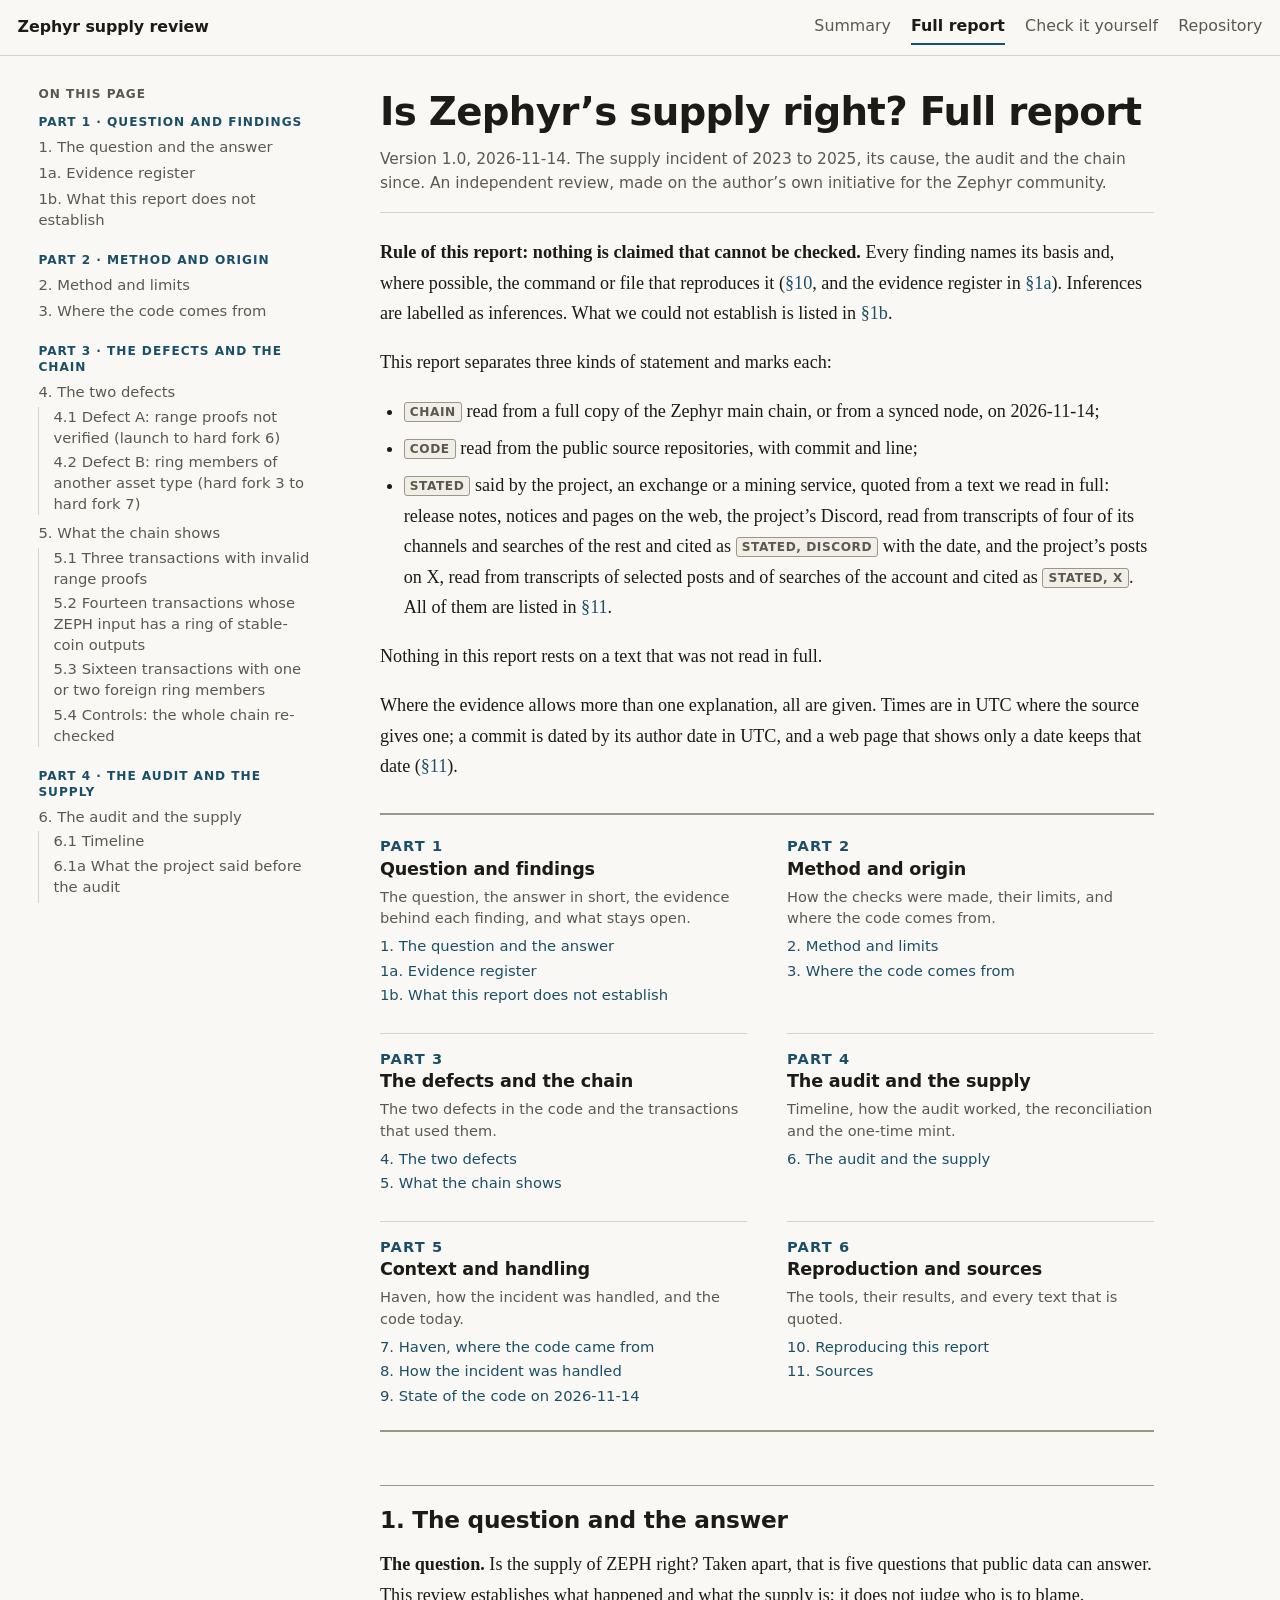
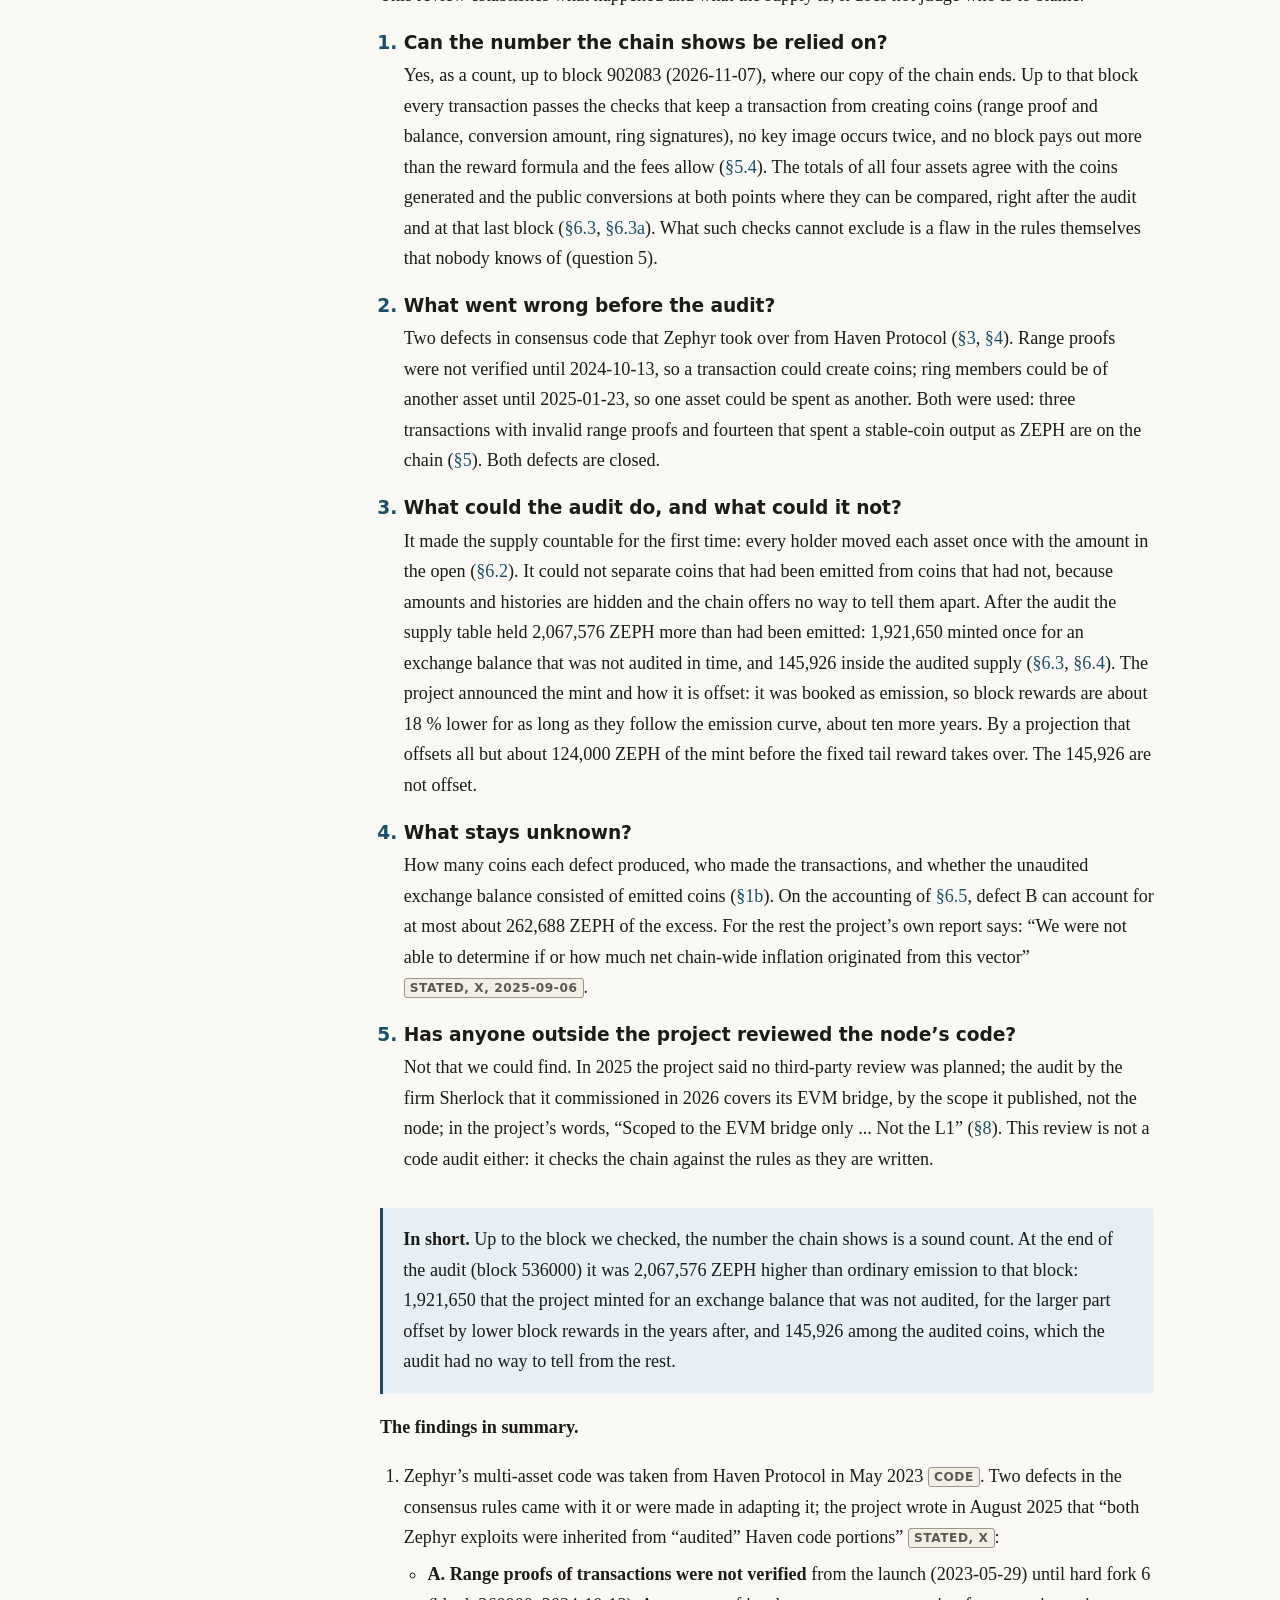
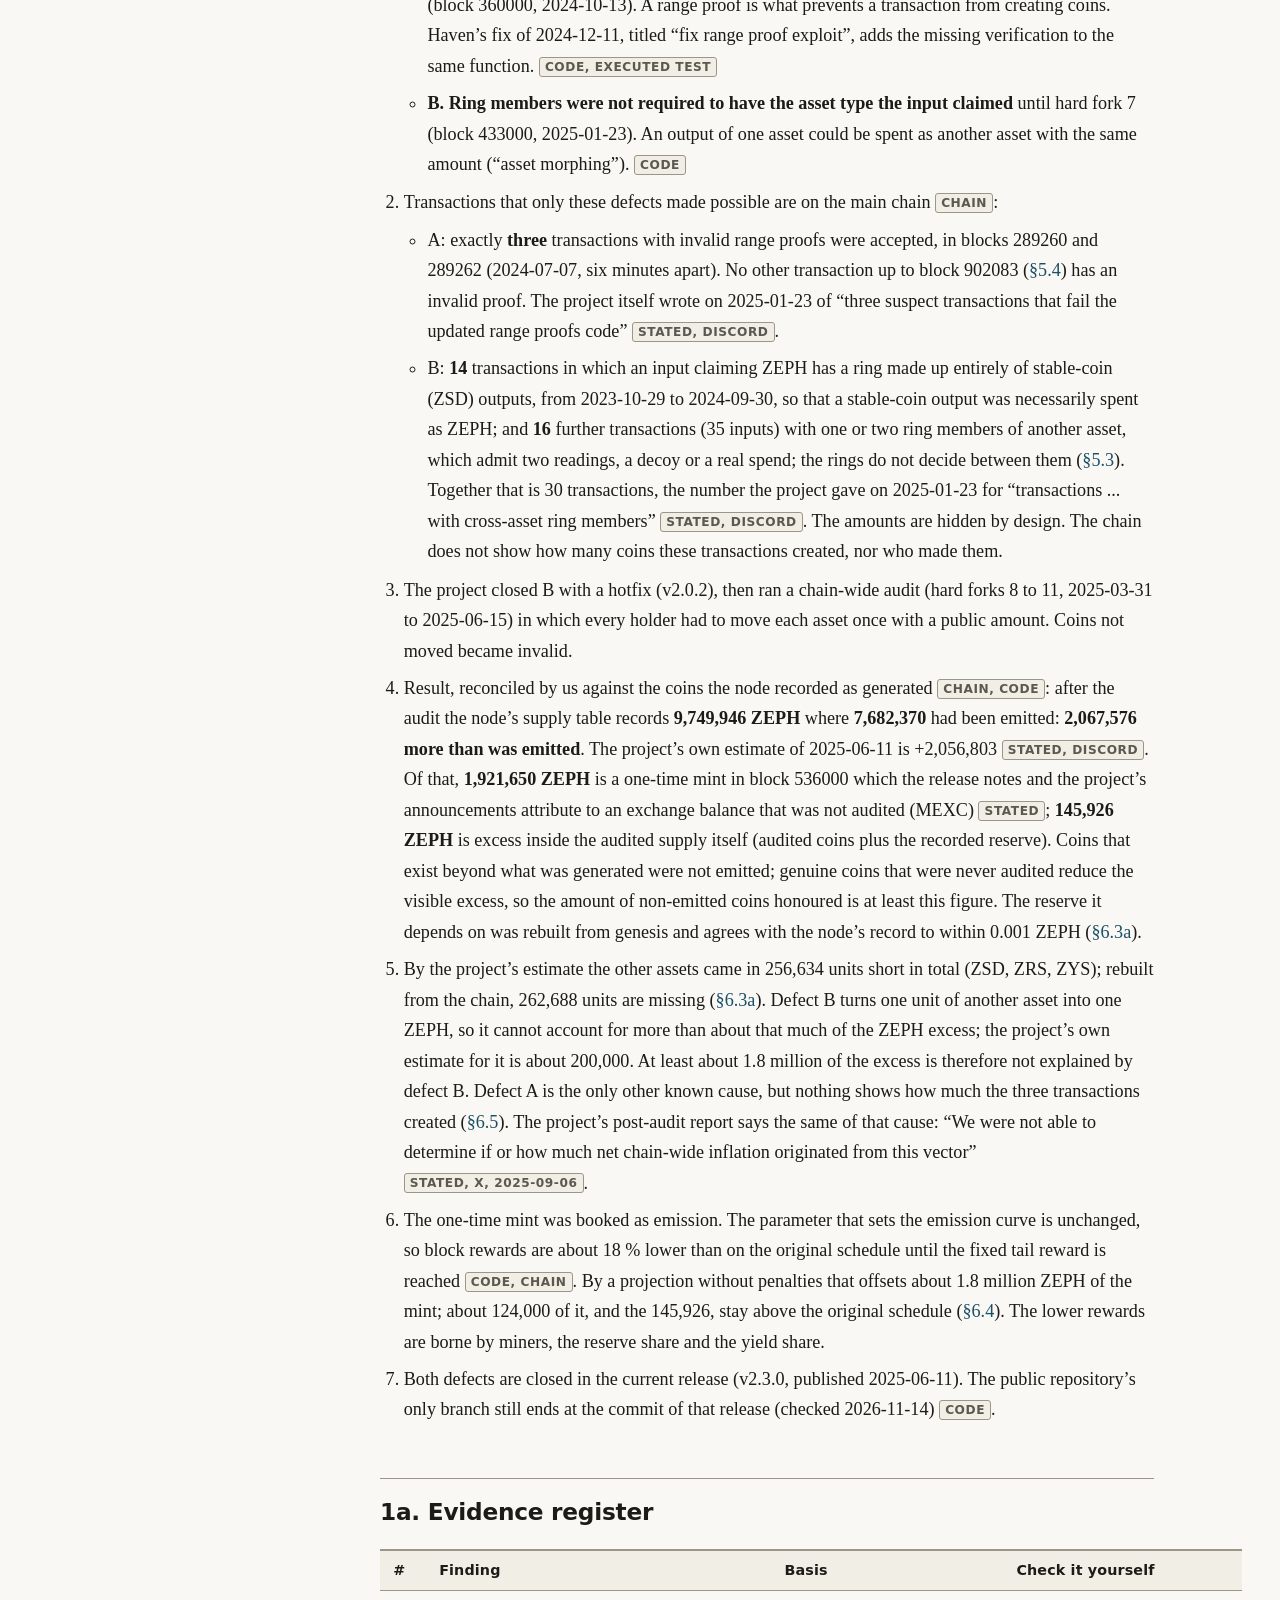
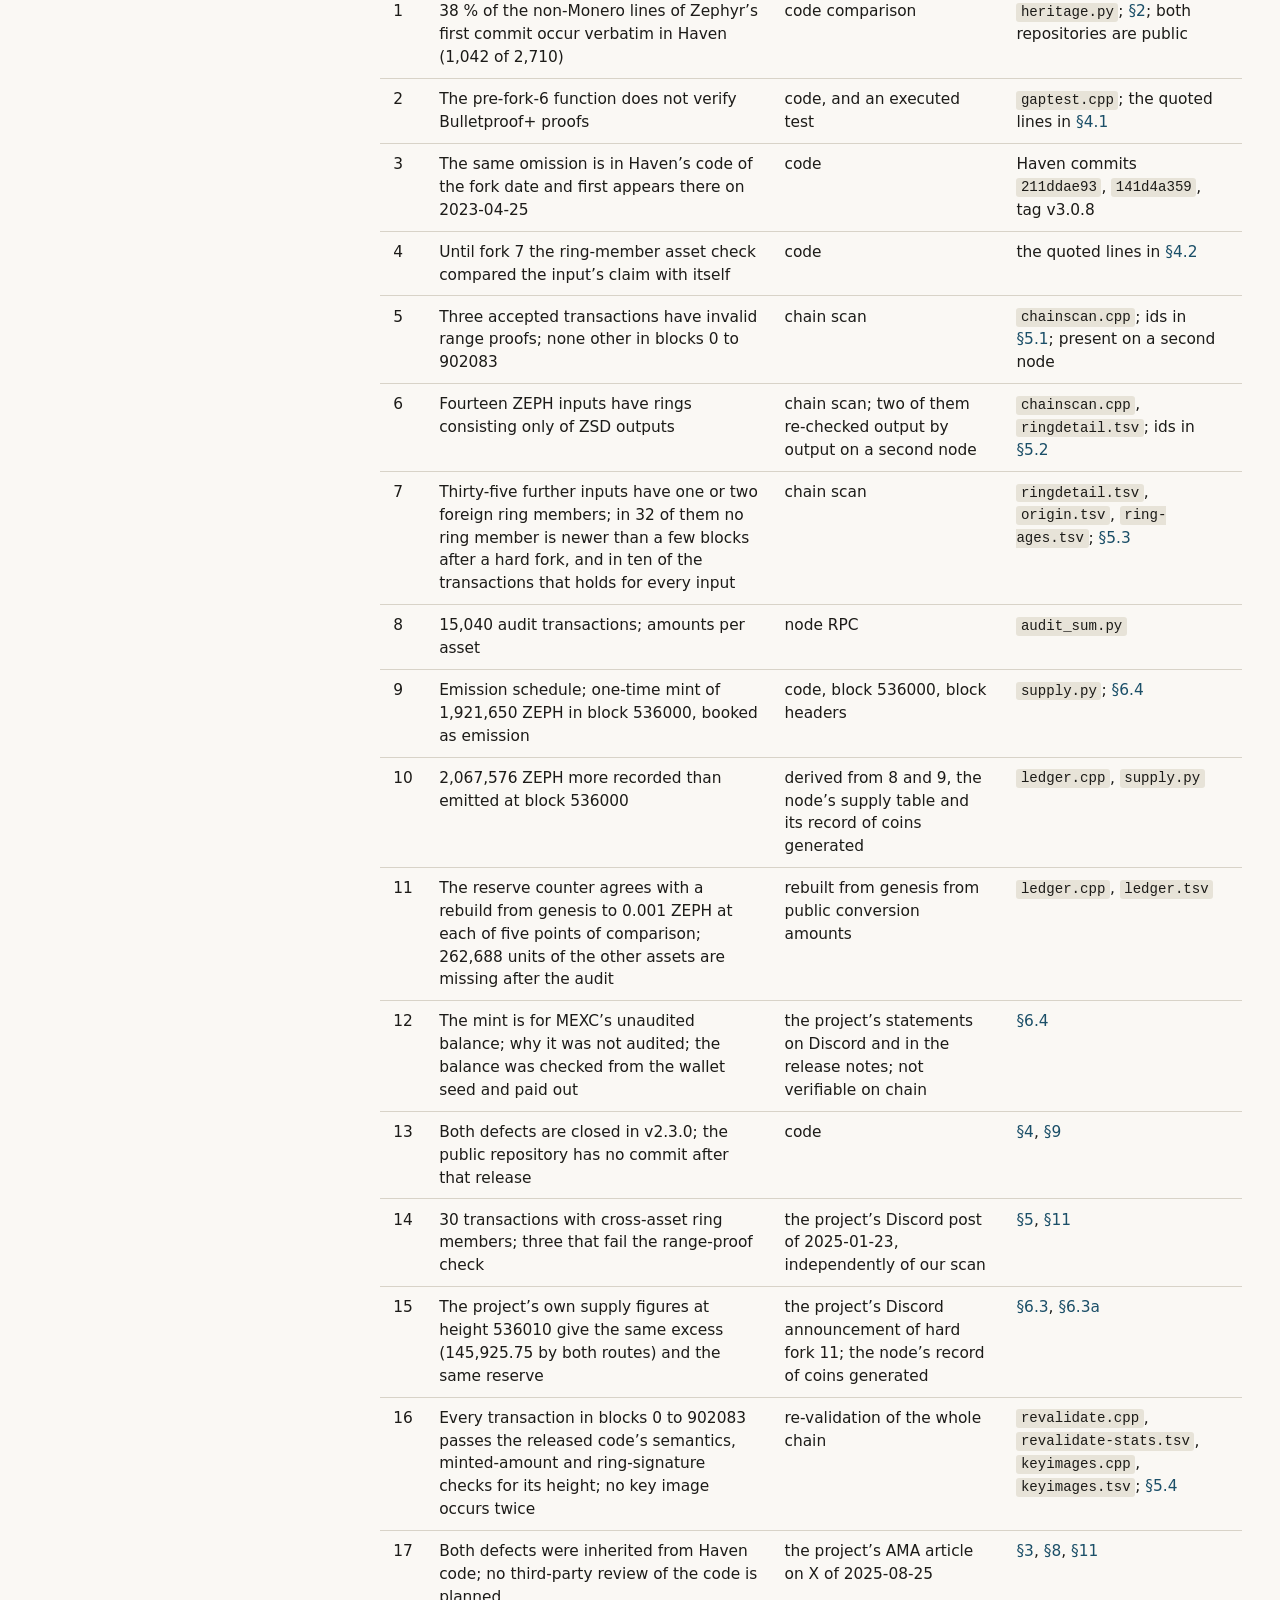
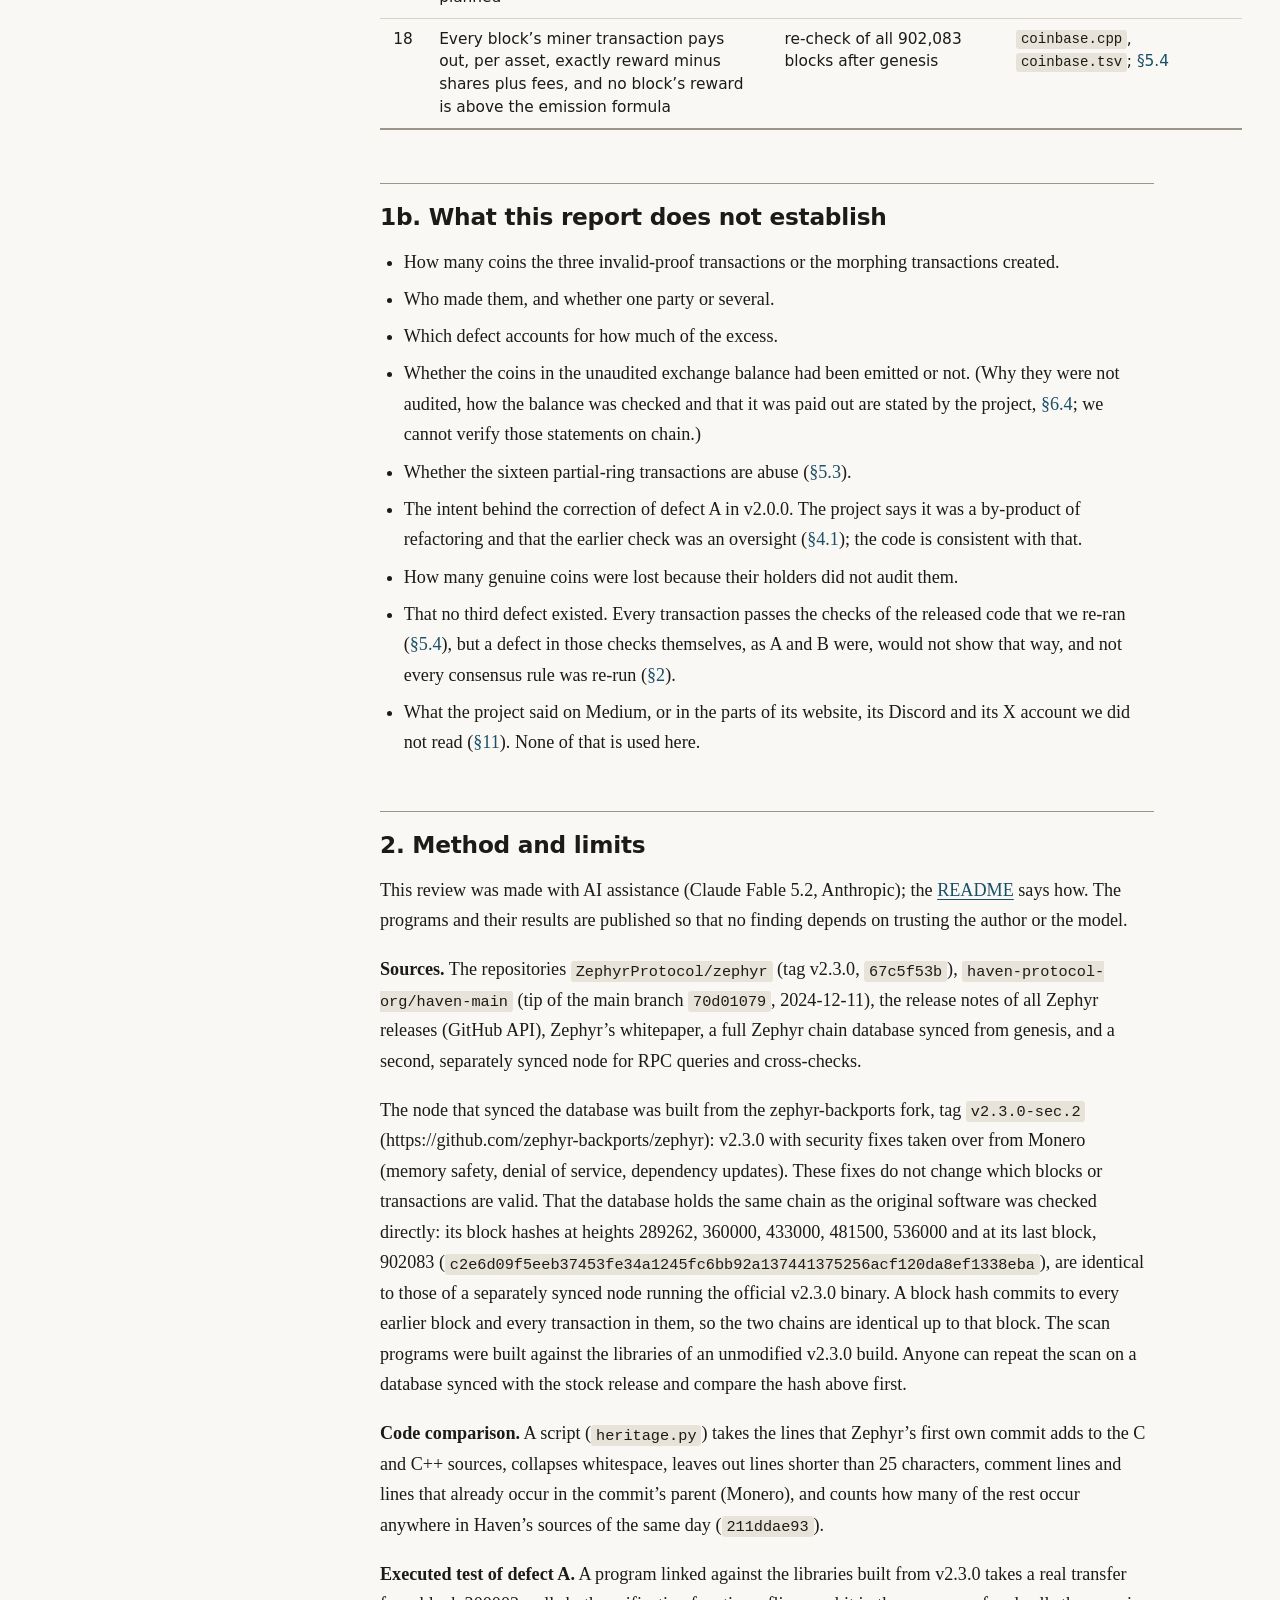
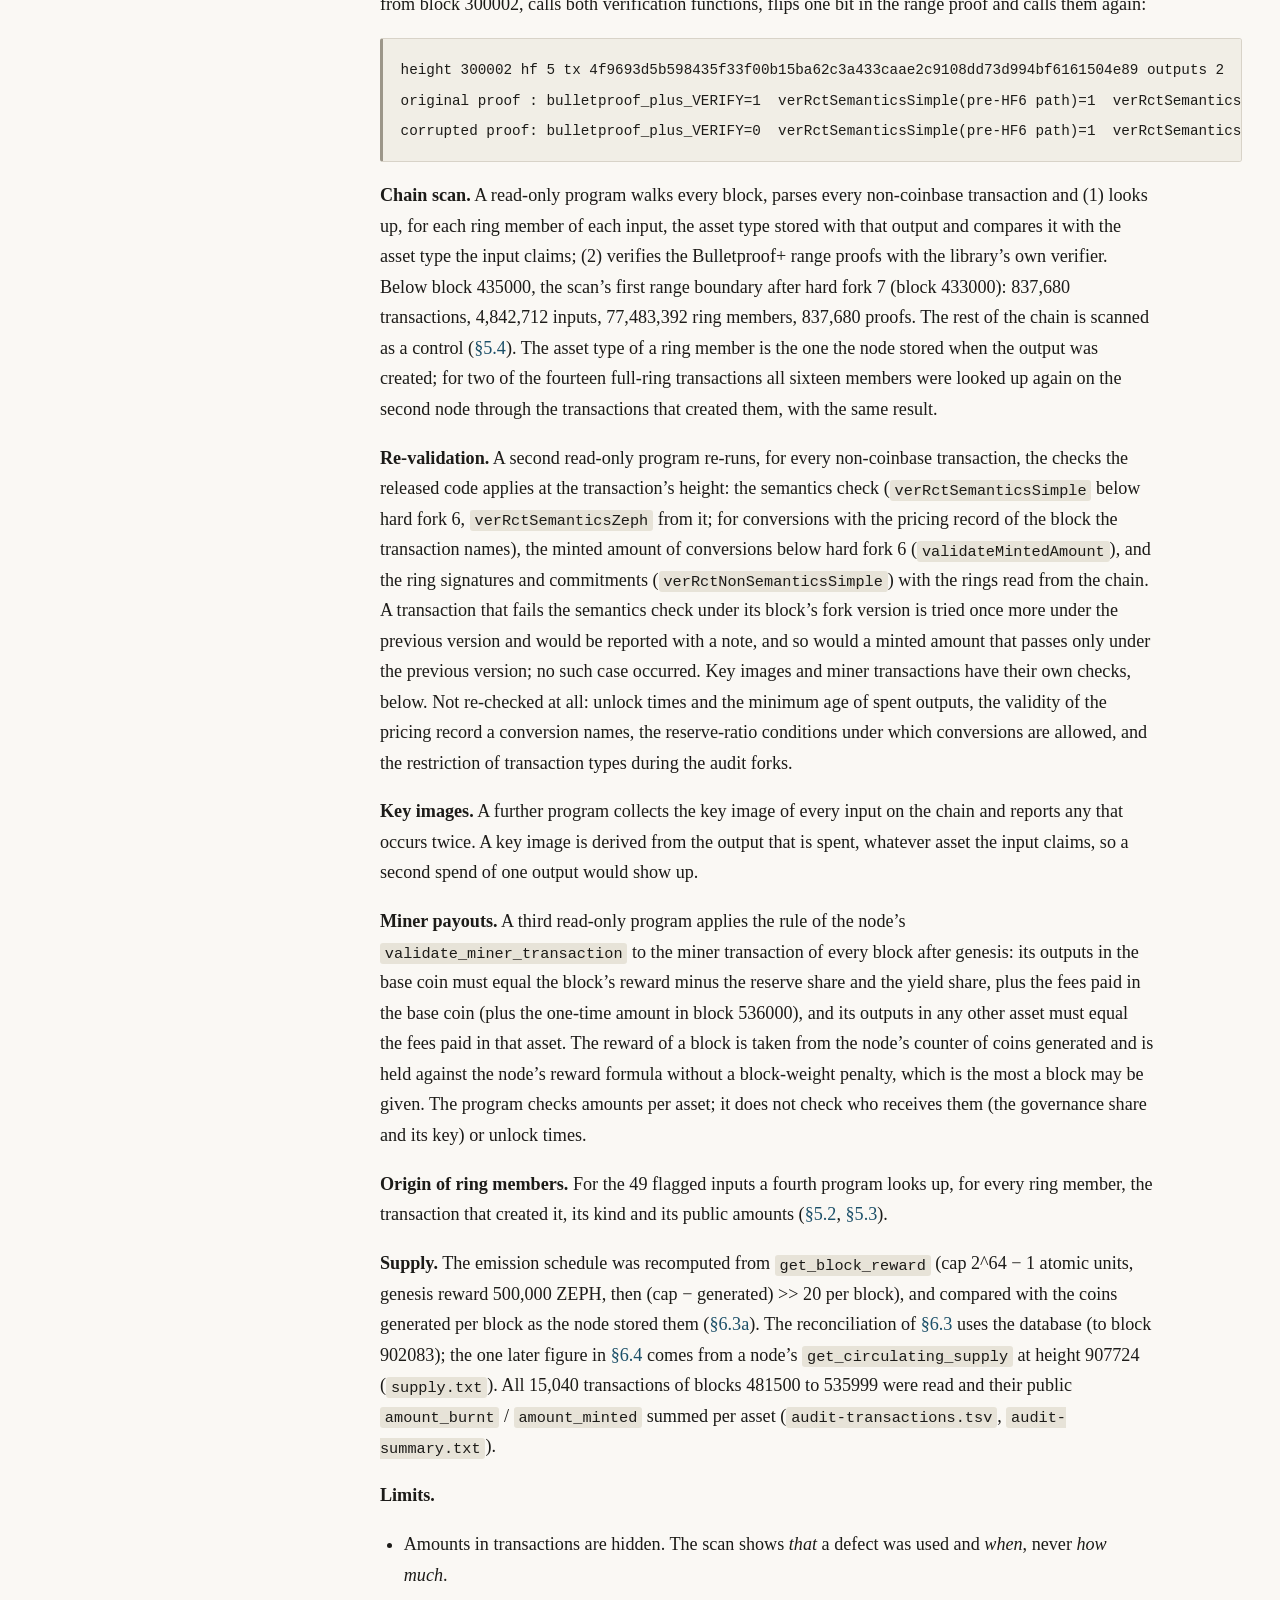
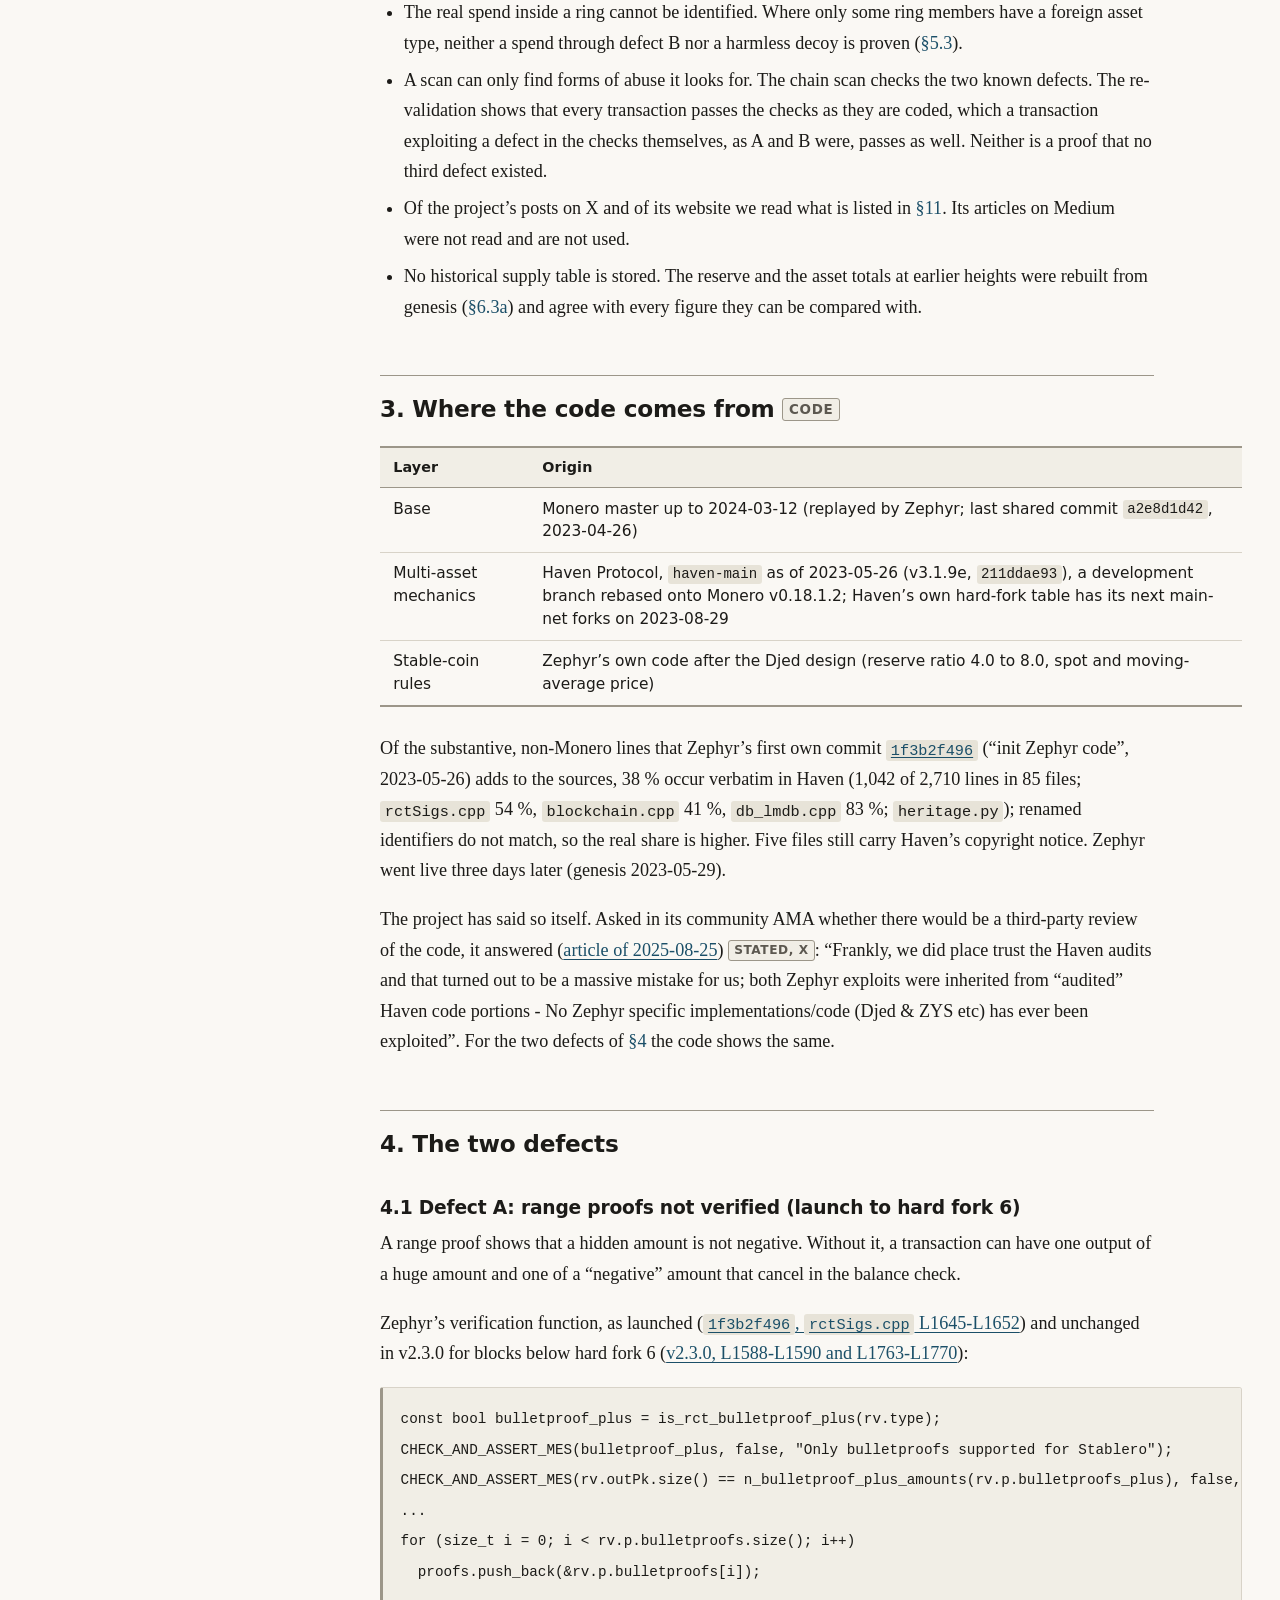
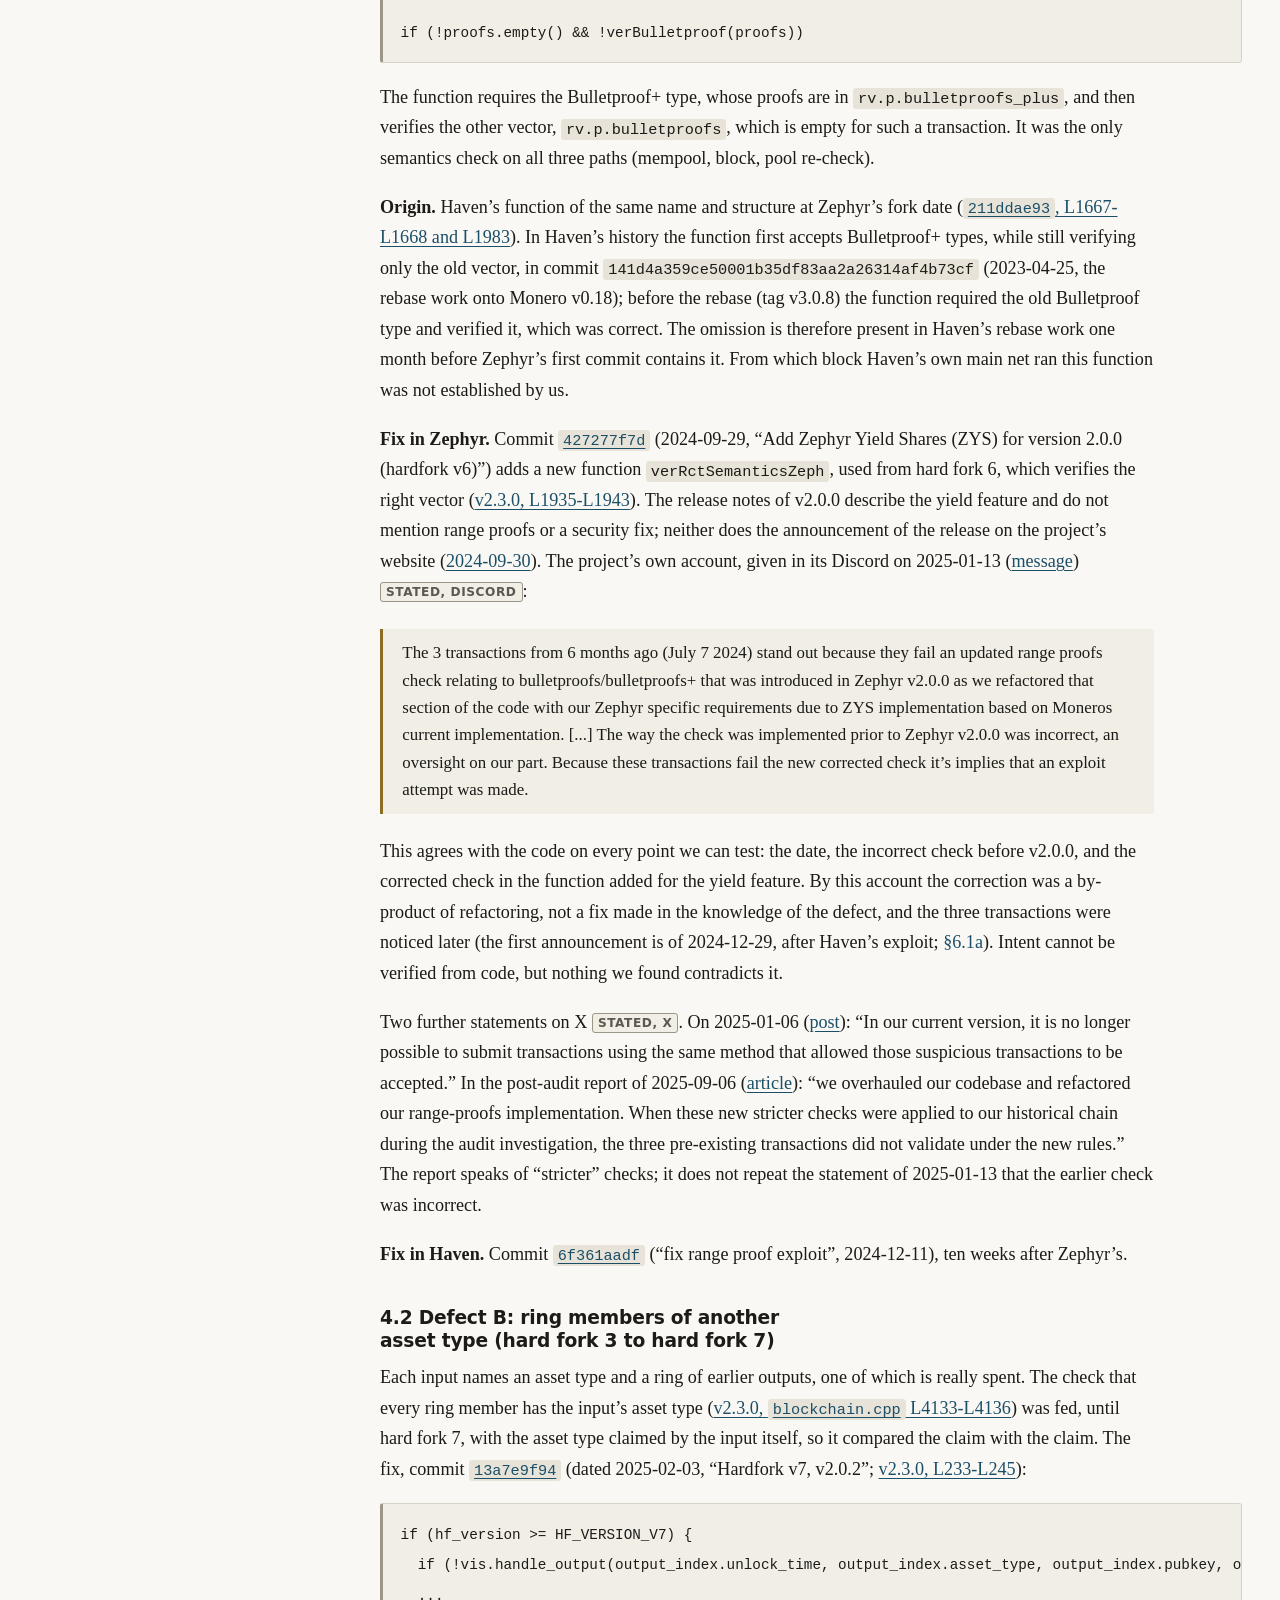
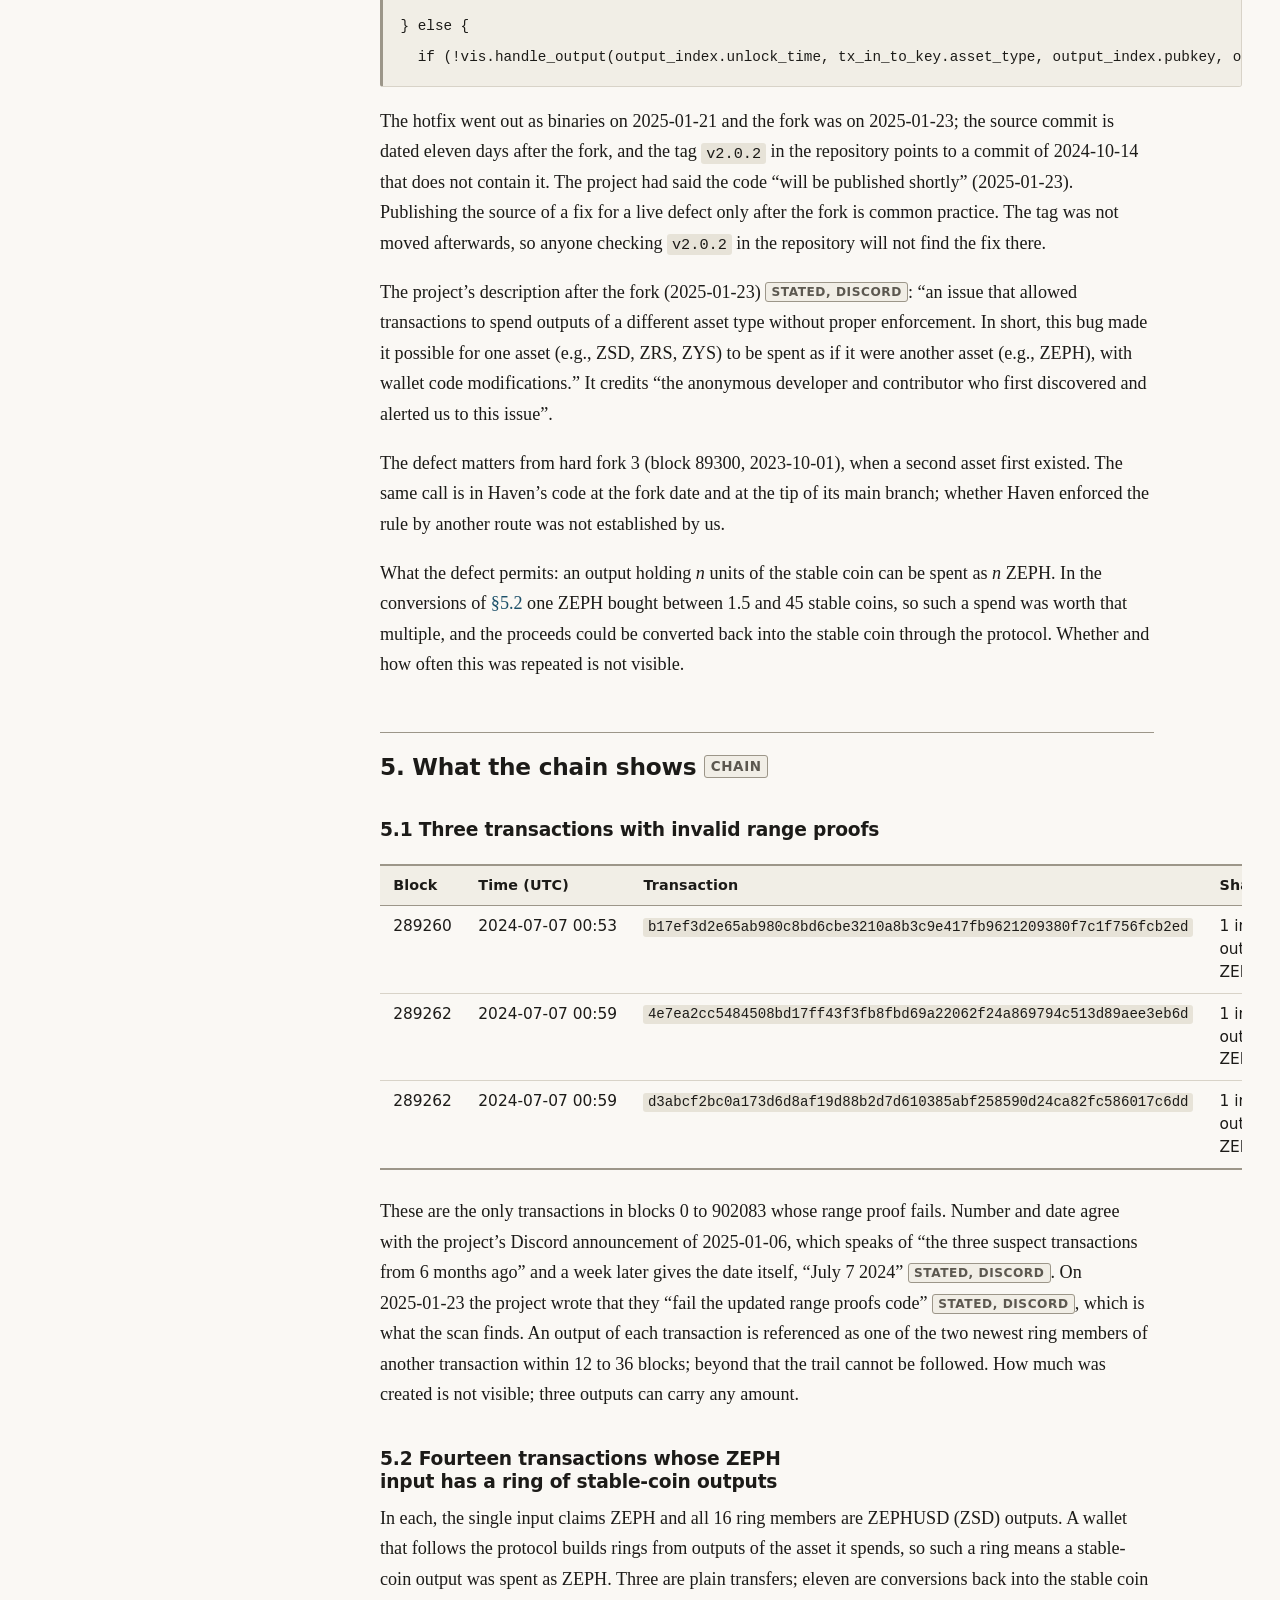
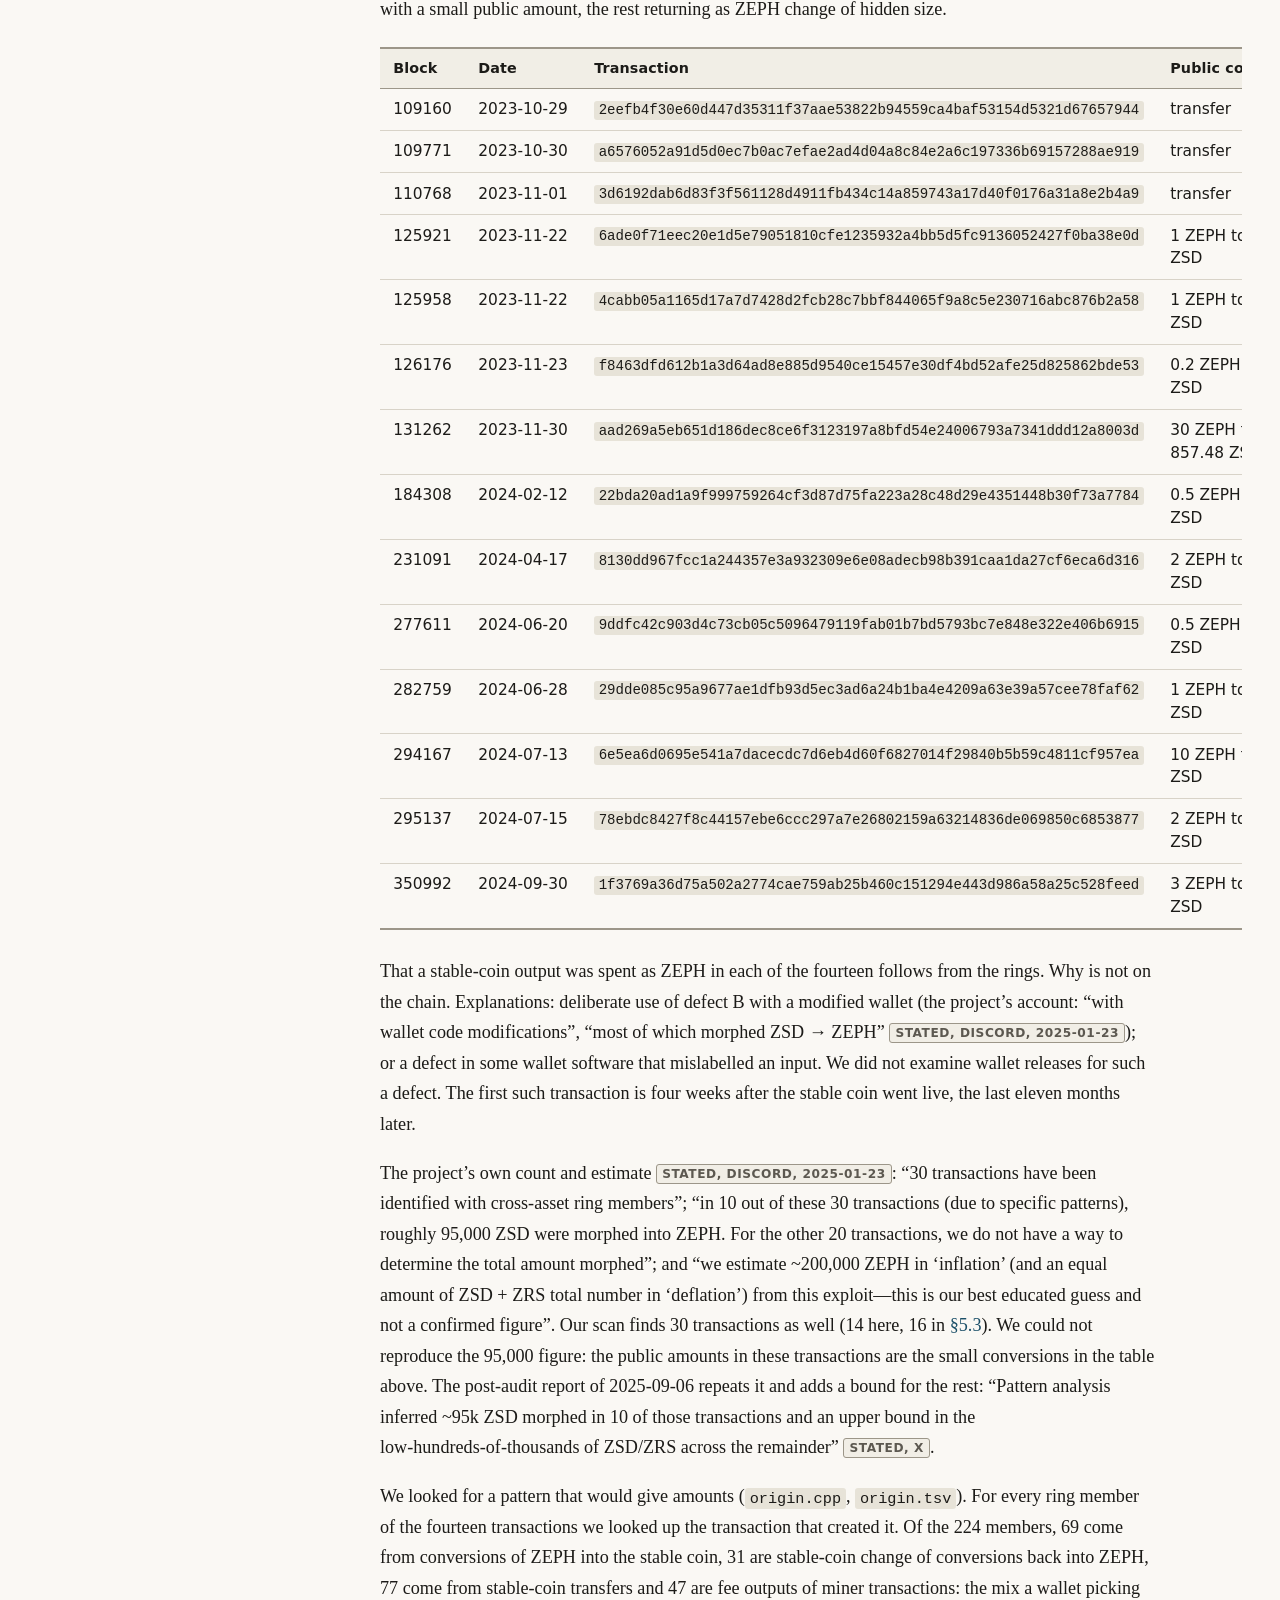
==== commit fa096f9c: "Site: questions and findings as headed blocks, small fixes - The five questions and the numbered fin" ====
--- a/docs/full.html
+++ b/docs/full.html
@@ -3,7 +3,7 @@
 <head>
 <meta charset="utf-8">
 <meta name="viewport" content="width=device-width, initial-scale=1">
-<title>Is Zephyr&#x27;s supply right? Full report</title>
+<title>Is Zephyr’s supply right? Full report</title>
 <meta name="description" content="A review of the Zephyr Protocol supply after the 2025 chain audit: what the public code and the public chain show.">
 <meta name="referrer" content="no-referrer">
 <link rel="stylesheet" href="style.css">
@@ -20,21 +20,21 @@
 <nav class="toc" aria-label="On this page"><p class="label">On this page</p><p class="part">Part 1 · Question and findings</p><ol><li><a href="#s1">1. The question and the answer</a></li><li><a href="#s1a">1a. Evidence register</a></li><li><a href="#s1b">1b. What this report does not establish</a></li></ol><p class="part">Part 2 · Method and origin</p><ol><li><a href="#s2">2. Method and limits</a></li><li><a href="#s3">3. Where the code comes from</a></li></ol><p class="part">Part 3 · The defects and the chain</p><ol><li><a href="#s4">4. The two defects</a><ol><li><a href="#s4-1">4.1 Defect A: range proofs not verified (launch to hard fork 6)</a></li><li><a href="#s4-2">4.2 Defect B: ring members of another asset type (hard fork 3 to hard fork 7)</a></li></ol></li><li><a href="#s5">5. What the chain shows</a><ol><li><a href="#s5-1">5.1 Three transactions with invalid range proofs</a></li><li><a href="#s5-2">5.2 Fourteen transactions whose ZEPH input has a ring of stable-coin outputs</a></li><li><a href="#s5-3">5.3 Sixteen transactions with one or two foreign ring members</a></li><li><a href="#s5-4">5.4 Controls: the whole chain re-checked</a></li></ol></li></ol><p class="part">Part 4 · The audit and the supply</p><ol><li><a href="#s6">6. The audit and the supply</a><ol><li><a href="#s6-1">6.1 Timeline</a></li><li><a href="#s6-1a">6.1a What the project said before the audit</a></li><li><a href="#s6-2">6.2 How the audit worked</a></li><li><a href="#s6-3">6.3 Reconciliation of ZEPH</a></li><li><a href="#s6-3a">6.3a The reserve and the other assets, rebuilt from genesis</a></li><li><a href="#s6-4">6.4 The one-time mint</a></li><li><a href="#s6-5">6.5 The other assets</a></li></ol></li></ol><p class="part">Part 5 · Context and handling</p><ol><li><a href="#s7">7. Haven, where the code came from</a></li><li><a href="#s8">8. How the incident was handled</a></li><li><a href="#s9">9. State of the code on 2026-11-14</a></li></ol><p class="part">Part 6 · Reproduction and sources</p><ol><li><a href="#s10">10. Reproducing this report</a></li><li><a href="#s11">11. Sources</a></li></ol></nav>
 </aside>
 <main id="content">
-<h1>Is Zephyr's supply right? Full report</h1>
-<p><em>Version 1.0, 2026-11-14. The supply incident of 2023 to 2025, its cause, the audit and the chain
-since. An independent review, made on the author's own initiative for the Zephyr community.</em></p>
+<h1>Is Zephyr’s supply right? Full report</h1>
+<p><em>Version 1.0, <span class="nb">2026-11-14</span>. The supply incident of 2023 to 2025, its cause, the audit and the chain
+since. An independent review, made on the author’s own initiative for the Zephyr community.</em></p>
 <p><strong>Rule of this report: nothing is claimed that cannot be checked.</strong> Every finding names its
 basis and, where possible, the command or file that reproduces it (<a class="ref" href="#s10">§10</a>, and the evidence
 register in <a class="ref" href="#s1a">§1a</a>). Inferences are labelled as inferences. What we could not establish is listed
 in <a class="ref" href="#s1b">§1b</a>.</p>
 <p>This report separates three kinds of statement and marks each:</p>
 <ul>
-<li><strong><span class="basis">chain</span></strong> read from a full copy of the Zephyr main chain, or from a synced node, on 2026-11-14;</li>
+<li><strong><span class="basis">chain</span></strong> read from a full copy of the Zephyr main chain, or from a synced node, on <span class="nb">2026-11-14</span>;</li>
 <li><strong><span class="basis">code</span></strong> read from the public source repositories, with commit and line;</li>
 <li><strong><span class="basis">stated</span></strong> said by the project, an exchange or a mining service, quoted from a text we read
-in full: release notes, notices and pages on the web, the project's Discord, read from
+in full: release notes, notices and pages on the web, the project’s Discord, read from
 transcripts of four of its channels and searches of the rest and cited as <span class="basis">stated, Discord</span>
-with the date, and the project's posts on X, read from transcripts of selected posts and of
+with the date, and the project’s posts on X, read from transcripts of selected posts and of
 searches of the account and cited as <span class="basis">stated, X</span>. All of them are listed in <a class="ref" href="#s11">§11</a>.</li>
 </ul>
 <p>Nothing in this report rests on a text that was not read in full.</p>
@@ -46,110 +46,110 @@
 data can answer. This review establishes what happened and what the supply is; it does not judge
 who is to blame.</p>
 <ol>
-<li><strong>Can the number the chain shows be relied on?</strong> Yes, as a count, up to block 902083
-(2026-11-07), where our copy of the chain ends. Up to that block
+<li class="qa"><strong class="q">Can the number the chain shows be relied on?</strong>Yes, as a count, up to block 902083
+(<span class="nb">2026-11-07</span>), where our copy of the chain ends. Up to that block
 every transaction passes the checks that keep a transaction from creating coins (range proof
 and balance, conversion amount, ring signatures), no key image occurs twice, and no block pays
 out more than the reward formula and the fees allow (<a class="ref" href="#s5-4">§5.4</a>). The totals of all four assets
 agree with the coins generated and the public conversions at both points where they can be
 compared, right after the audit and at that last block (<a class="ref" href="#s6-3">§6.3</a>, <a class="ref" href="#s6-3a">§6.3a</a>). What such checks cannot exclude is a flaw in the rules themselves that nobody knows of
 (question 5).</li>
-<li><strong>What went wrong before the audit?</strong> Two defects in consensus code that Zephyr took over
-from Haven Protocol (<a class="ref" href="#s3">§3</a>, <a class="ref" href="#s4">§4</a>). Range proofs were not verified until 2024-10-13, so a
-transaction could create coins; ring members could be of another asset until 2025-01-23, so
+<li class="qa"><strong class="q">What went wrong before the audit?</strong>Two defects in consensus code that Zephyr took over
+from Haven Protocol (<a class="ref" href="#s3">§3</a>, <a class="ref" href="#s4">§4</a>). Range proofs were not verified until <span class="nb">2024-10-13</span>, so a
+transaction could create coins; ring members could be of another asset until <span class="nb">2025-01-23</span>, so
 one asset could be spent as another. Both were used: three transactions with invalid range
 proofs and fourteen that spent a stable-coin output as ZEPH are on the chain (<a class="ref" href="#s5">§5</a>). Both
 defects are closed.</li>
-<li><strong>What could the audit do, and what could it not?</strong> It made the supply countable for the
+<li class="qa"><strong class="q">What could the audit do, and what could it not?</strong>It made the supply countable for the
 first time: every holder moved each asset once with the amount in the open (<a class="ref" href="#s6-2">§6.2</a>). It could
 not separate coins that had been emitted from coins that had not, because amounts and
 histories are hidden and the chain offers no way to tell them apart. After the audit the
 supply table held 2,067,576 ZEPH more than had been emitted: 1,921,650 minted once for an
 exchange balance that was not audited in time, and 145,926 inside the audited supply (<a class="ref" href="#s6-3">§6.3</a>,
 <a class="ref" href="#s6-4">§6.4</a>). The project announced the mint and how it is offset: it was booked as emission, so
-block rewards are about 18 % lower for as long as they follow the emission curve, about ten
+block rewards are about 18 % lower for as long as they follow the emission curve, about ten
 more years. By a projection that offsets all but about 124,000 ZEPH of the mint before the
 fixed tail reward takes over. The 145,926 are not offset.</li>
-<li><strong>What stays unknown?</strong> How many coins each defect produced, who made the transactions, and
+<li class="qa"><strong class="q">What stays unknown?</strong>How many coins each defect produced, who made the transactions, and
 whether the unaudited exchange balance consisted of emitted coins (<a class="ref" href="#s1b">§1b</a>). On the accounting of
-<a class="ref" href="#s6-5">§6.5</a>, defect B can account for at most about 262,688 ZEPH of the excess. For the rest the project's own report
-says: &quot;We were not able to determine if or how much net chain-wide inflation originated from
-this vector&quot; <span class="basis">stated, X, 2025-09-06</span>.</li>
-<li><strong>Has anyone outside the project reviewed the node's code?</strong> Not that we could find. In 2025
+<a class="ref" href="#s6-5">§6.5</a>, defect B can account for at most about 262,688 ZEPH of the excess. For the rest the project’s own report
+says: “We were not able to determine if or how much net chain-wide inflation originated from
+this vector” <span class="basis">stated, X, <span class="nb">2025-09-06</span></span>.</li>
+<li class="qa"><strong class="q">Has anyone outside the project reviewed the node’s code?</strong>Not that we could find. In 2025
 the project said no third-party review was planned; the audit by the firm Sherlock that it
 commissioned in 2026 covers its EVM bridge, by the scope it published, not the node; in the
-project's words, &quot;Scoped to the EVM bridge only ... Not the L1&quot; (<a class="ref" href="#s8">§8</a>).
+project’s words, “Scoped to the EVM bridge only ... Not the L1” (<a class="ref" href="#s8">§8</a>).
 This review is not a code audit either: it checks the chain against the rules as they are
 written.</li>
 </ol>
-<p><strong>In short.</strong> Up to the block we checked, the number the chain shows is a sound count. At the
+<p class="inshort"><strong>In short.</strong> Up to the block we checked, the number the chain shows is a sound count. At the
 end of the audit (block 536000) it was 2,067,576 ZEPH higher than ordinary emission to that
 block: 1,921,650 that the project minted for an exchange balance that was not audited, for the
 larger part offset by lower block rewards in the years after, and 145,926 among the audited
 coins, which the audit had no way to tell from the rest.</p>
 <p><strong>The findings in summary.</strong></p>
 <ol>
-<li>Zephyr's multi-asset code was taken from Haven Protocol in May 2023 <span class="basis">code</span>. Two defects in the
+<li>Zephyr’s multi-asset code was taken from Haven Protocol in May 2023 <span class="basis">code</span>. Two defects in the
 consensus rules came with it or were made in adapting it; the project wrote in August 2025
-that &quot;both Zephyr exploits were inherited from &quot;audited&quot; Haven code portions&quot; <span class="basis">stated, X</span>:
+that “both Zephyr exploits were inherited from “audited” Haven code portions” <span class="basis">stated, X</span>:
 <ul>
-<li><strong>A. Range proofs of transactions were not verified</strong> from the launch (2023-05-29) until hard
-fork 6 (block 360000, 2024-10-13). A range proof is what prevents a transaction from
-creating coins. Haven's fix of 2024-12-11, titled &quot;fix range proof exploit&quot;, adds the
+<li><strong>A. Range proofs of transactions were not verified</strong> from the launch (<span class="nb">2023-05-29</span>) until hard
+fork 6 (block 360000, <span class="nb">2024-10-13</span>). A range proof is what prevents a transaction from
+creating coins. Haven’s fix of <span class="nb">2024-12-11</span>, titled “fix range proof exploit”, adds the
 missing verification to the same function. <span class="basis">code, executed test</span></li>
 <li><strong>B. Ring members were not required to have the asset type the input claimed</strong> until hard
-fork 7 (block 433000, 2025-01-23). An output of one asset could be spent as another asset
-with the same amount (&quot;asset morphing&quot;). <span class="basis">code</span></li>
+fork 7 (block 433000, <span class="nb">2025-01-23</span>). An output of one asset could be spent as another asset
+with the same amount (“asset morphing”). <span class="basis">code</span></li>
 </ul>
 </li>
 <li>Transactions that only these defects made possible are on the main chain <span class="basis">chain</span>:
 <ul>
 <li>A: exactly <strong>three</strong> transactions with invalid range proofs were accepted, in blocks 289260
-and 289262 (2024-07-07, six minutes apart). No other transaction up to block 902083 (<a class="ref" href="#s5-4">§5.4</a>) has
-an invalid proof. The project itself wrote on 2025-01-23 of &quot;three suspect transactions that
-fail the updated range proofs code&quot; <span class="basis">stated, Discord</span>.</li>
+and 289262 (<span class="nb">2024-07-07</span>, six minutes apart). No other transaction up to block 902083 (<a class="ref" href="#s5-4">§5.4</a>) has
+an invalid proof. The project itself wrote on <span class="nb">2025-01-23</span> of “three suspect transactions that
+fail the updated range proofs code” <span class="basis">stated, Discord</span>.</li>
 <li>B: <strong>14</strong> transactions in which an input claiming ZEPH has a ring made up entirely of
-stable-coin (ZSD) outputs, from 2023-10-29 to 2024-09-30, so that a stable-coin output was
+stable-coin (ZSD) outputs, from <span class="nb">2023-10-29</span> to <span class="nb">2024-09-30</span>, so that a stable-coin output was
 necessarily spent as ZEPH; and <strong>16</strong> further transactions (35 inputs) with one or two ring
 members of another asset, which admit two readings, a decoy or a real spend; the rings do
 not decide between them (<a class="ref" href="#s5-3">§5.3</a>). Together that is 30
-transactions, the number the project gave on 2025-01-23 for &quot;transactions ... with
-cross-asset ring members&quot; <span class="basis">stated, Discord</span>.
+transactions, the number the project gave on <span class="nb">2025-01-23</span> for “transactions ... with
+cross-asset ring members” <span class="basis">stated, Discord</span>.
 The amounts are hidden by design. The chain does not show how many coins these transactions
 created, nor who made them.</li>
 </ul>
 </li>
 <li>The project closed B with a hotfix (v2.0.2), then ran a chain-wide audit (hard forks 8 to 11,
-2025-03-31 to 2025-06-15) in which every holder had to move each asset once with a public
+<span class="nb">2025-03-31</span> to <span class="nb">2025-06-15</span>) in which every holder had to move each asset once with a public
 amount. Coins not moved became invalid.</li>
 <li>Result, reconciled by us against the coins the node recorded as generated <span class="basis">chain, code</span>: after the audit the
-node's supply table records <strong>9,749,946 ZEPH</strong> where <strong>7,682,370</strong> had been emitted:
-<strong>2,067,576 more than was emitted</strong>. The project's own estimate of 2025-06-11 is +2,056,803
+node’s supply table records <strong>9,749,946 ZEPH</strong> where <strong>7,682,370</strong> had been emitted:
+<strong>2,067,576 more than was emitted</strong>. The project’s own estimate of <span class="nb">2025-06-11</span> is +2,056,803
 <span class="basis">stated, Discord</span>.
 Of that, <strong>1,921,650 ZEPH</strong> is a one-time mint in block 536000 which the release notes
-and the project's announcements attribute to an exchange balance that was not audited (MEXC)
+and the project’s announcements attribute to an exchange balance that was not audited (MEXC)
 <span class="basis">stated</span>; <strong>145,926 ZEPH</strong> is
 excess inside the audited supply itself (audited coins plus the recorded reserve). Coins
 that exist beyond what was generated were not emitted; genuine coins that were never audited reduce
 the visible excess, so the amount of non-emitted coins honoured is at least this figure.
-The reserve it depends on was rebuilt from genesis and agrees with the node's record to within
+The reserve it depends on was rebuilt from genesis and agrees with the node’s record to within
 0.001 ZEPH (<a class="ref" href="#s6-3a">§6.3a</a>).</li>
-<li>By the project's estimate the other assets came in 256,634 units short in total (ZSD, ZRS,
+<li>By the project’s estimate the other assets came in 256,634 units short in total (ZSD, ZRS,
 ZYS); rebuilt from the chain, 262,688 units are missing (<a class="ref" href="#s6-3a">§6.3a</a>). Defect B turns one unit of
 another asset into one ZEPH, so it cannot account for more than about that much of the ZEPH
-excess; the project's own estimate for it is about 200,000.
+excess; the project’s own estimate for it is about 200,000.
 At least about 1.8 million of the excess is therefore not explained by defect B. Defect A is
 the only other known cause, but nothing shows how much the three transactions created (<a class="ref" href="#s6-5">§6.5</a>).
-The project's post-audit report says the same of that cause: &quot;We were not able to determine if
-or how much net chain-wide inflation originated from this vector&quot; <span class="basis">stated, X, 2025-09-06</span>.</li>
+The project’s post-audit report says the same of that cause: “We were not able to determine if
+or how much net chain-wide inflation originated from this vector” <span class="basis">stated, X, <span class="nb">2025-09-06</span></span>.</li>
 <li>The one-time mint was booked as emission. The parameter that sets the emission curve is
-unchanged, so block rewards are about 18 % lower than on the original schedule until the
+unchanged, so block rewards are about 18 % lower than on the original schedule until the
 fixed tail reward is reached <span class="basis">code, chain</span>. By a projection without penalties that offsets
 about 1.8 million ZEPH of the mint; about 124,000 of it, and the 145,926, stay above the
 original schedule (<a class="ref" href="#s6-4">§6.4</a>). The lower rewards are borne by miners, the reserve share and the
 yield share.</li>
-<li>Both defects are closed in the current release (v2.3.0, published 2025-06-11). The public
-repository's only branch still ends at the commit of that release (checked 2026-11-14) <span class="basis">code</span>.</li>
+<li>Both defects are closed in the current release (v2.3.0, published <span class="nb">2025-06-11</span>). The public
+repository’s only branch still ends at the commit of that release (checked <span class="nb">2026-11-14</span>) <span class="basis">code</span>.</li>
 </ol>
 <h2 id="s1a">1a. Evidence register</h2>
 <div class="table"><table>
@@ -164,7 +164,7 @@
 <tbody>
 <tr>
 <td class="nw">1</td>
-<td>38 % of the non-Monero lines of Zephyr's first commit occur verbatim in Haven (1,042 of 2,710)</td>
+<td>38 % of the non-Monero lines of Zephyr’s first commit occur verbatim in Haven (1,042 of 2,710)</td>
 <td>code comparison</td>
 <td><code>heritage.py</code>; <a class="ref" href="#s2">§2</a>; both repositories are public</td>
 </tr>
@@ -176,13 +176,13 @@
 </tr>
 <tr>
 <td class="nw">3</td>
-<td>The same omission is in Haven's code of the fork date and first appears there on 2023-04-25</td>
+<td>The same omission is in Haven’s code of the fork date and first appears there on <span class="nb">2023-04-25</span></td>
 <td>code</td>
 <td>Haven commits <code>211ddae93</code>, <code>141d4a359</code>, tag v3.0.8</td>
 </tr>
 <tr>
 <td class="nw">4</td>
-<td>Until fork 7 the ring-member asset check compared the input's claim with itself</td>
+<td>Until fork 7 the ring-member asset check compared the input’s claim with itself</td>
 <td>code</td>
 <td>the quoted lines in <a class="ref" href="#s4-2">§4.2</a></td>
 </tr>
@@ -219,7 +219,7 @@
 <tr>
 <td class="nw">10</td>
 <td>2,067,576 ZEPH more recorded than emitted at block 536000</td>
-<td>derived from 8 and 9, the node's supply table and its record of coins generated</td>
+<td>derived from 8 and 9, the node’s supply table and its record of coins generated</td>
 <td><code>ledger.cpp</code>, <code>supply.py</code></td>
 </tr>
 <tr>
@@ -230,8 +230,8 @@
 </tr>
 <tr>
 <td class="nw">12</td>
-<td>The mint is for MEXC's unaudited balance; why it was not audited; the balance was checked from the wallet seed and paid out</td>
-<td>the project's statements on Discord and in the release notes; not verifiable on chain</td>
+<td>The mint is for MEXC’s unaudited balance; why it was not audited; the balance was checked from the wallet seed and paid out</td>
+<td>the project’s statements on Discord and in the release notes; not verifiable on chain</td>
 <td><a class="ref" href="#s6-4">§6.4</a></td>
 </tr>
 <tr>
@@ -243,30 +243,30 @@
 <tr>
 <td class="nw">14</td>
 <td>30 transactions with cross-asset ring members; three that fail the range-proof check</td>
-<td>the project's Discord post of 2025-01-23, independently of our scan</td>
+<td>the project’s Discord post of <span class="nb">2025-01-23</span>, independently of our scan</td>
 <td><a class="ref" href="#s5">§5</a>, <a class="ref" href="#s11">§11</a></td>
 </tr>
 <tr>
 <td class="nw">15</td>
-<td>The project's own supply figures at height 536010 give the same excess (145,925.75 by both routes) and the same reserve</td>
-<td>the project's Discord announcement of hard fork 11; the node's record of coins generated</td>
+<td>The project’s own supply figures at height 536010 give the same excess (145,925.75 by both routes) and the same reserve</td>
+<td>the project’s Discord announcement of hard fork 11; the node’s record of coins generated</td>
 <td><a class="ref" href="#s6-3">§6.3</a>, <a class="ref" href="#s6-3a">§6.3a</a></td>
 </tr>
 <tr>
 <td class="nw">16</td>
-<td>Every transaction in blocks 0 to 902083 passes the released code's semantics, minted-amount and ring-signature checks for its height; no key image occurs twice</td>
+<td>Every transaction in blocks 0 to 902083 passes the released code’s semantics, minted-amount and ring-signature checks for its height; no key image occurs twice</td>
 <td>re-validation of the whole chain</td>
 <td><code>revalidate.cpp</code>, <code>revalidate-stats.tsv</code>, <code>keyimages.cpp</code>, <code>keyimages.tsv</code>; <a class="ref" href="#s5-4">§5.4</a></td>
 </tr>
 <tr>
 <td class="nw">17</td>
 <td>Both defects were inherited from Haven code; no third-party review of the code is planned</td>
-<td>the project's AMA article on X of 2025-08-25</td>
+<td>the project’s AMA article on X of <span class="nb">2025-08-25</span></td>
 <td><a class="ref" href="#s3">§3</a>, <a class="ref" href="#s8">§8</a>, <a class="ref" href="#s11">§11</a></td>
 </tr>
 <tr>
 <td class="nw">18</td>
-<td>Every block's miner transaction pays out, per asset, exactly reward minus shares plus fees, and no block's reward is above the emission formula</td>
+<td>Every block’s miner transaction pays out, per asset, exactly reward minus shares plus fees, and no block’s reward is above the emission formula</td>
 <td>re-check of all 902,083 blocks after genesis</td>
 <td><code>coinbase.cpp</code>, <code>coinbase.tsv</code>; <a class="ref" href="#s5-4">§5.4</a></td>
 </tr>
@@ -296,8 +296,8 @@
 <a href="verify.html#how-this-was-made">README</a> says how. The programs and their results are published so
 that no finding depends on trusting the author or the model.</p>
 <p><strong>Sources.</strong> The repositories <code>ZephyrProtocol/zephyr</code> (tag v2.3.0, <code>67c5f53b</code>),
-<code>haven-protocol-org/haven-main</code> (tip of the main branch <code>70d01079</code>, 2024-12-11), the release notes of all
-Zephyr releases (GitHub API), Zephyr's whitepaper, a full Zephyr chain database synced from
+<code>haven-protocol-org/haven-main</code> (tip of the main branch <code>70d01079</code>, <span class="nb">2024-12-11</span>), the release notes of all
+Zephyr releases (GitHub API), Zephyr’s whitepaper, a full Zephyr chain database synced from
 genesis, and a second, separately synced node for RPC queries and cross-checks.</p>
 <p>The node that synced the database was built from the zephyr-backports fork, tag <code>v2.3.0-sec.2</code>
 (https://github.com/zephyr-backports/zephyr): v2.3.0 with security fixes taken over from Monero
@@ -310,10 +310,10 @@
 block and every transaction in them, so the two chains are identical up to that block. The scan
 programs were built against the libraries of an unmodified v2.3.0 build. Anyone can repeat the
 scan on a database synced with the stock release and compare the hash above first.</p>
-<p><strong>Code comparison.</strong> A script (<code>heritage.py</code>) takes the lines that Zephyr's first own commit adds
+<p><strong>Code comparison.</strong> A script (<code>heritage.py</code>) takes the lines that Zephyr’s first own commit adds
 to the C and C++ sources, collapses whitespace, leaves out lines shorter than 25 characters,
-comment lines and lines that already occur in the commit's parent (Monero), and counts how many of
-the rest occur anywhere in Haven's sources of the same day (<code>211ddae93</code>).</p>
+comment lines and lines that already occur in the commit’s parent (Monero), and counts how many of
+the rest occur anywhere in Haven’s sources of the same day (<code>211ddae93</code>).</p>
 <p><strong>Executed test of defect A.</strong> A program linked against the libraries built from v2.3.0 takes a
 real transfer from block 300002, calls both verification functions, flips one bit in the range
 proof and calls them again:</p>
@@ -324,19 +324,19 @@
 <p><strong>Chain scan.</strong> A read-only program walks every block, parses every non-coinbase transaction
 and (1) looks up, for each ring member of each input, the asset type stored with that output and
 compares it with the asset type the input claims; (2) verifies the Bulletproof+ range proofs with
-the library's own verifier. Below block 435000, the scan's first range boundary after hard
+the library’s own verifier. Below block 435000, the scan’s first range boundary after hard
 fork 7 (block 433000): 837,680 transactions,
 4,842,712 inputs, 77,483,392 ring members, 837,680 proofs. The rest of the chain is scanned as a
 control (<a class="ref" href="#s5-4">§5.4</a>). The asset type of a ring member is the one the node stored when the output was
 created; for two of the fourteen full-ring transactions all sixteen members were looked up again
 on the second node through the transactions that created them, with the same result.</p>
 <p><strong>Re-validation.</strong> A second read-only program re-runs, for every non-coinbase transaction, the
-checks the released code applies at the transaction's height: the semantics check
+checks the released code applies at the transaction’s height: the semantics check
 (<code>verRctSemanticsSimple</code> below hard fork 6, <code>verRctSemanticsZeph</code> from it; for conversions with
 the pricing record of the block the transaction names), the minted amount of conversions below
 hard fork 6 (<code>validateMintedAmount</code>), and the ring signatures and commitments
 (<code>verRctNonSemanticsSimple</code>) with the rings read from the chain. A transaction that fails the
-semantics check under its block's fork version is tried once more under the previous version and
+semantics check under its block’s fork version is tried once more under the previous version and
 would be reported with a note, and so would a minted amount that passes only under the previous
 version; no such case occurred. Key images and miner transactions have their own checks, below.
 Not re-checked at all: unlock times and the minimum age of spent outputs, the validity of the
@@ -345,12 +345,12 @@
 <p><strong>Key images.</strong> A further program collects the key image of every input on the chain and reports
 any that occurs twice. A key image is derived from the output that is spent, whatever asset the
 input claims, so a second spend of one output would show up.</p>
-<p><strong>Miner payouts.</strong> A third read-only program applies the rule of the node's
+<p><strong>Miner payouts.</strong> A third read-only program applies the rule of the node’s
 <code>validate_miner_transaction</code> to the miner transaction of every block after genesis: its outputs
-in the base coin must equal the block's reward minus the reserve share and the yield share, plus
+in the base coin must equal the block’s reward minus the reserve share and the yield share, plus
 the fees paid in the base coin (plus the one-time amount in block 536000), and its outputs in any
 other asset must equal the fees paid in that asset. The reward of a block is taken from the
-node's counter of coins generated and is held against the node's reward formula without a
+node’s counter of coins generated and is held against the node’s reward formula without a
 block-weight penalty, which is the most a block may be given. The program checks amounts per
 asset; it does not check who receives them (the governance share and its key) or unlock times.</p>
 <p><strong>Origin of ring members.</strong> For the 49 flagged inputs a fourth program looks up, for every ring
@@ -358,7 +358,7 @@
 <p><strong>Supply.</strong> The emission schedule was recomputed from <code>get_block_reward</code> (cap 2^64 − 1 atomic
 units, genesis reward 500,000 ZEPH, then (cap − generated) &gt;&gt; 20 per block), and compared with
 the coins generated per block as the node stored them (<a class="ref" href="#s6-3a">§6.3a</a>). The reconciliation of <a class="ref" href="#s6-3">§6.3</a> uses
-the database (to block 902083); the one later figure in <a class="ref" href="#s6-4">§6.4</a> comes from a node's
+the database (to block 902083); the one later figure in <a class="ref" href="#s6-4">§6.4</a> comes from a node’s
 <code>get_circulating_supply</code> at height 907724 (<code>supply.txt</code>). All 15,040 transactions of blocks
 481500 to 535999 were read and their public <code>amount_burnt</code> / <code>amount_minted</code> summed per asset
 (<code>audit-transactions.tsv</code>, <code>audit-summary.txt</code>).</p>
@@ -372,7 +372,7 @@
 The re-validation shows that every transaction passes the checks as they are coded, which a
 transaction exploiting a defect in the checks themselves, as A and B were, passes as well.
 Neither is a proof that no third defect existed.</li>
-<li>Of the project's posts on X and of its website we read what is listed in <a class="ref" href="#s11">§11</a>. Its articles on
+<li>Of the project’s posts on X and of its website we read what is listed in <a class="ref" href="#s11">§11</a>. Its articles on
 Medium were not read and are not used.</li>
 <li>No historical supply table is stored. The reserve and the asset totals at earlier heights were
 rebuilt from genesis (<a class="ref" href="#s6-3a">§6.3a</a>) and agree with every figure they can be compared with.</li>
@@ -388,36 +388,36 @@
 <tbody>
 <tr>
 <td>Base</td>
-<td>Monero master up to 2024-03-12 (replayed by Zephyr; last shared commit <code>a2e8d1d42</code>, 2023-04-26)</td>
+<td>Monero master up to <span class="nb">2024-03-12</span> (replayed by Zephyr; last shared commit <code>a2e8d1d42</code>, <span class="nb">2023-04-26</span>)</td>
 </tr>
 <tr>
 <td>Multi-asset mechanics</td>
-<td>Haven Protocol, <code>haven-main</code> as of 2023-05-26 (v3.1.9e, <code>211ddae93</code>), a development branch rebased onto Monero v0.18.1.2; Haven's own hard-fork table has its next main-net forks on 2023-08-29</td>
+<td>Haven Protocol, <code>haven-main</code> as of <span class="nb">2023-05-26</span> (v3.1.9e, <code>211ddae93</code>), a development branch rebased onto Monero v0.18.1.2; Haven’s own hard-fork table has its next main-net forks on <span class="nb">2023-08-29</span></td>
 </tr>
 <tr>
 <td>Stable-coin rules</td>
-<td>Zephyr's own code after the Djed design (reserve ratio 4.0 to 8.0, spot and moving-average price)</td>
+<td>Zephyr’s own code after the Djed design (reserve ratio 4.0 to 8.0, spot and moving-average price)</td>
 </tr>
 </tbody>
 </table></div>
-<p>Of the substantive, non-Monero lines that Zephyr's first own commit
+<p>Of the substantive, non-Monero lines that Zephyr’s first own commit
 <a href="https://github.com/ZephyrProtocol/zephyr/commit/1f3b2f496cc4fe195e45112e4147e59de85fc963"><code>1f3b2f496</code></a>
-(&quot;init Zephyr code&quot;, 2023-05-26) adds to the sources, 38 % occur verbatim in Haven (1,042 of
-2,710 lines in 85 files; <code>rctSigs.cpp</code> 54 %, <code>blockchain.cpp</code> 41 %, <code>db_lmdb.cpp</code> 83 %;
+(“init Zephyr code”, <span class="nb">2023-05-26</span>) adds to the sources, 38 % occur verbatim in Haven (1,042 of
+2,710 lines in 85 files; <code>rctSigs.cpp</code> 54 %, <code>blockchain.cpp</code> 41 %, <code>db_lmdb.cpp</code> 83 %;
 <code>heritage.py</code>); renamed identifiers do not
-match, so the real share is higher. Five files still carry Haven's copyright notice. Zephyr went
-live three days later (genesis 2023-05-29).</p>
+match, so the real share is higher. Five files still carry Haven’s copyright notice. Zephyr went
+live three days later (genesis <span class="nb">2023-05-29</span>).</p>
 <p>The project has said so itself. Asked in its community AMA whether there would be a third-party
 review of the code, it answered (<a href="https://x.com/zephyr_org/status/1960023215444488459">article of 2025-08-25</a>)
-<span class="basis">stated, X</span>: &quot;Frankly, we did place trust the Haven audits and that turned out to be a massive
-mistake for us; both Zephyr exploits were inherited from &quot;audited&quot; Haven code portions - No
-Zephyr specific implementations/code (Djed &amp; ZYS etc) has ever been exploited&quot;. For the two
+<span class="basis">stated, X</span>: “Frankly, we did place trust the Haven audits and that turned out to be a massive
+mistake for us; both Zephyr exploits were inherited from “audited” Haven code portions - No
+Zephyr specific implementations/code (Djed &amp; ZYS etc) has ever been exploited”. For the two
 defects of <a class="ref" href="#s4">§4</a> the code shows the same.</p>
 <h2 id="s4">4. The two defects</h2>
 <h3 id="s4-1">4.1 Defect A: range proofs not verified (launch to hard fork 6)</h3>
 <p>A range proof shows that a hidden amount is not negative. Without it, a transaction can have one
-output of a huge amount and one of a &quot;negative&quot; amount that cancel in the balance check.</p>
-<p>Zephyr's verification function, as launched
+output of a huge amount and one of a “negative” amount that cancel in the balance check.</p>
+<p>Zephyr’s verification function, as launched
 (<a href="https://github.com/ZephyrProtocol/zephyr/blob/1f3b2f496cc4fe195e45112e4147e59de85fc963/src/ringct/rctSigs.cpp#L1645-L1652"><code>1f3b2f496</code>, <code>rctSigs.cpp</code> L1645-L1652</a>)
 and unchanged in v2.3.0 for blocks below hard fork 6
 (<a href="https://github.com/ZephyrProtocol/zephyr/blob/v2.3.0/src/ringct/rctSigs.cpp#L1763-L1770">v2.3.0, L1588-L1590 and L1763-L1770</a>):</p>
@@ -433,21 +433,21 @@
 <p>The function requires the Bulletproof+ type, whose proofs are in <code>rv.p.bulletproofs_plus</code>, and
 then verifies the other vector, <code>rv.p.bulletproofs</code>, which is empty for such a transaction. It was
 the only semantics check on all three paths (mempool, block, pool re-check).</p>
-<p><strong>Origin.</strong> Haven's function of the same name and structure at Zephyr's fork date
+<p><strong>Origin.</strong> Haven’s function of the same name and structure at Zephyr’s fork date
 (<a href="https://github.com/haven-protocol-org/haven-main/blob/211ddae93e545d7bea4c0985c0ce457d80f176ab/src/ringct/rctSigs.cpp#L1983"><code>211ddae93</code>, L1667-L1668 and L1983</a>).
-In Haven's history the function first accepts Bulletproof+ types, while still verifying only the
-old vector, in commit <code>141d4a359ce50001b35df83aa2a26314af4b73cf</code> (2023-04-25, the rebase work onto
+In Haven’s history the function first accepts Bulletproof+ types, while still verifying only the
+old vector, in commit <code>141d4a359ce50001b35df83aa2a26314af4b73cf</code> (<span class="nb">2023-04-25</span>, the rebase work onto
 Monero v0.18); before the rebase (tag v3.0.8) the function required the old Bulletproof type and
-verified it, which was correct. The omission is therefore present in Haven's rebase work one month before Zephyr's first commit
-contains it. From which block Haven's own main net ran this function was not established by us.</p>
+verified it, which was correct. The omission is therefore present in Haven’s rebase work one month before Zephyr’s first commit
+contains it. From which block Haven’s own main net ran this function was not established by us.</p>
 <p><strong>Fix in Zephyr.</strong> Commit
 <a href="https://github.com/ZephyrProtocol/zephyr/commit/427277f7df11ead579f4f3a50ee9f0bee3d218db"><code>427277f7d</code></a>
-(2024-09-29, &quot;Add Zephyr Yield Shares (ZYS) for version 2.0.0 (hardfork v6)&quot;) adds a new function
+(<span class="nb">2024-09-29</span>, “Add Zephyr Yield Shares (ZYS) for version 2.0.0 (hardfork v6)”) adds a new function
 <code>verRctSemanticsZeph</code>, used from hard fork 6, which verifies the right vector
 (<a href="https://github.com/ZephyrProtocol/zephyr/blob/v2.3.0/src/ringct/rctSigs.cpp#L1935-L1943">v2.3.0, L1935-L1943</a>).
 The release notes of v2.0.0 describe the yield feature and do not mention range proofs or a
-security fix; neither does the announcement of the release on the project's website
-(<a href="https://zephyrprotocol.com/blog/2024-09-30-Zephyr-Protocol-v2-0-0-ZSD-Yield-Hardfork-Annoucement">2024-09-30</a>). The project's own account, given in its Discord on 2025-01-13
+security fix; neither does the announcement of the release on the project’s website
+(<a href="https://zephyrprotocol.com/blog/2024-09-30-Zephyr-Protocol-v2-0-0-ZSD-Yield-Hardfork-Annoucement">2024-09-30</a>). The project’s own account, given in its Discord on <span class="nb">2025-01-13</span>
 (<a href="https://discord.com/channels/1112605073948819559/1112605075416817686/1328217871263731722">message</a>) <span class="basis">stated, Discord</span>:</p>
 <blockquote>
 <p>The 3 transactions from 6 months ago (July 7 2024) stand out because they fail an updated range
@@ -455,52 +455,52 @@
 refactored that section of the code with our Zephyr specific requirements due to ZYS
 implementation based on Moneros current implementation. [...] The way the check was implemented
 prior to Zephyr v2.0.0 was incorrect, an oversight on our part. Because these transactions fail
-the new corrected check it's implies that an exploit attempt was made.</p>
+the new corrected check it’s implies that an exploit attempt was made.</p>
 </blockquote>
 <p>This agrees with the code on every point we can test: the date, the incorrect check before
 v2.0.0, and the corrected check in the function added for the yield feature. By this account the
 correction was a by-product of refactoring, not a fix made in the knowledge of the defect, and
-the three transactions were noticed later (the first announcement is of 2024-12-29, after Haven's
+the three transactions were noticed later (the first announcement is of <span class="nb">2024-12-29</span>, after Haven’s
 exploit; <a class="ref" href="#s6-1a">§6.1a</a>). Intent cannot be verified from code, but nothing we found contradicts it.</p>
-<p>Two further statements on X <span class="basis">stated, X</span>. On 2025-01-06
-(<a href="https://x.com/zephyr_org/status/1876209588460249297">post</a>): &quot;In our current version, it is no longer possible to
+<p>Two further statements on X <span class="basis">stated, X</span>. On <span class="nb">2025-01-06</span>
+(<a href="https://x.com/zephyr_org/status/1876209588460249297">post</a>): “In our current version, it is no longer possible to
 submit transactions using the same method that allowed those suspicious transactions to be
-accepted.&quot; In the post-audit report of 2025-09-06
-(<a href="https://x.com/zephyr_org/status/1964371016303407282">article</a>): &quot;we overhauled our codebase and refactored our
+accepted.” In the post-audit report of <span class="nb">2025-09-06</span>
+(<a href="https://x.com/zephyr_org/status/1964371016303407282">article</a>): “we overhauled our codebase and refactored our
 range-proofs implementation. When these new stricter checks were applied to our historical chain
 during the audit investigation, the three pre-existing transactions did not validate under the
-new rules.&quot; The report speaks of &quot;stricter&quot; checks; it does not repeat the statement of
-2025-01-13 that the earlier check was incorrect.</p>
+new rules.” The report speaks of “stricter” checks; it does not repeat the statement of
+<span class="nb">2025-01-13</span> that the earlier check was incorrect.</p>
 <p><strong>Fix in Haven.</strong> Commit
 <a href="https://github.com/haven-protocol-org/haven-main/commit/6f361aadf3f6b4f0307dc79bb2f2b7a938bce22a"><code>6f361aadf</code></a>
-(&quot;fix range proof exploit&quot;, 2024-12-11), ten weeks after Zephyr's.</p>
+(“fix range proof exploit”, <span class="nb">2024-12-11</span>), ten weeks after Zephyr’s.</p>
 <h3 id="s4-2">4.2 Defect B: ring members of another asset type (hard fork 3 to hard fork 7)</h3>
 <p>Each input names an asset type and a ring of earlier outputs, one of which is really spent. The
-check that every ring member has the input's asset type
+check that every ring member has the input’s asset type
 (<a href="https://github.com/ZephyrProtocol/zephyr/blob/v2.3.0/src/cryptonote_core/blockchain.cpp#L4133-L4136">v2.3.0, <code>blockchain.cpp</code> L4133-L4136</a>)
 was fed, until hard fork 7, with the asset type claimed by the input itself, so it compared the
 claim with the claim. The fix, commit
 <a href="https://github.com/ZephyrProtocol/zephyr/commit/13a7e9f94ba96a1f322986634ac5115f603e7458"><code>13a7e9f94</code></a>
-(dated 2025-02-03, &quot;Hardfork v7, v2.0.2&quot;; <a href="https://github.com/ZephyrProtocol/zephyr/blob/v2.3.0/src/cryptonote_core/blockchain.cpp#L233-L245">v2.3.0, L233-L245</a>):</p>
+(dated <span class="nb">2025-02-03</span>, “Hardfork v7, v2.0.2”; <a href="https://github.com/ZephyrProtocol/zephyr/blob/v2.3.0/src/cryptonote_core/blockchain.cpp#L233-L245">v2.3.0, L233-L245</a>):</p>
 <pre><code class="language-cpp">if (hf_version &gt;= HF_VERSION_V7) {
   if (!vis.handle_output(output_index.unlock_time, output_index.asset_type, output_index.pubkey, output_index.commitment))
   ...
 } else {
   if (!vis.handle_output(output_index.unlock_time, tx_in_to_key.asset_type, output_index.pubkey, output_index.commitment))
 </code></pre>
-<p>The hotfix went out as binaries on 2025-01-21 and the fork was on 2025-01-23; the source commit is
+<p>The hotfix went out as binaries on <span class="nb">2025-01-21</span> and the fork was on <span class="nb">2025-01-23</span>; the source commit is
 dated eleven days after the fork, and the tag <code>v2.0.2</code> in the repository points to a commit of
-2024-10-14 that does not contain it. The project had said the code &quot;will be published shortly&quot;
-(2025-01-23). Publishing the source of a fix for a live defect only after the fork is common
+<span class="nb">2024-10-14</span> that does not contain it. The project had said the code “will be published shortly”
+(<span class="nb">2025-01-23</span>). Publishing the source of a fix for a live defect only after the fork is common
 practice. The tag was not moved afterwards, so anyone checking <code>v2.0.2</code> in the repository will
 not find the fix there.</p>
-<p>The project's description after the fork (2025-01-23) <span class="basis">stated, Discord</span>: &quot;an issue that allowed
+<p>The project’s description after the fork (<span class="nb">2025-01-23</span>) <span class="basis">stated, Discord</span>: “an issue that allowed
 transactions to spend outputs of a different asset type without proper enforcement. In short,
 this bug made it possible for one asset (e.g., ZSD, ZRS, ZYS) to be spent as if it were another
-asset (e.g., ZEPH), with wallet code modifications.&quot; It credits &quot;the anonymous developer and
-contributor who first discovered and alerted us to this issue&quot;.</p>
-<p>The defect matters from hard fork 3 (block 89300, 2023-10-01), when a second asset first
-existed. The same call is in Haven's code at the fork date and at the tip of its main branch; whether Haven
+asset (e.g., ZEPH), with wallet code modifications.” It credits “the anonymous developer and
+contributor who first discovered and alerted us to this issue”.</p>
+<p>The defect matters from hard fork 3 (block 89300, <span class="nb">2023-10-01</span>), when a second asset first
+existed. The same call is in Haven’s code at the fork date and at the tip of its main branch; whether Haven
 enforced the rule by another route was not established by us.</p>
 <p>What the defect permits: an output holding <em>n</em> units of the stable coin can be spent as <em>n</em>
 ZEPH. In the conversions of <a class="ref" href="#s5-2">§5.2</a> one ZEPH bought between 1.5 and 45 stable coins, so such a
@@ -520,29 +520,29 @@
 <tbody>
 <tr>
 <td class="nw">289260</td>
-<td class="nw">2024-07-07 00:53</td>
+<td class="nw"><span class="nb">2024-07-07</span> 00:53</td>
 <td><code>b17ef3d2e65ab980c8bd6cbe3210a8b3c9e417fb9621209380f7c1f756fcb2ed</code></td>
 <td>1 input, 2 outputs, ZEPH</td>
 </tr>
 <tr>
 <td class="nw">289262</td>
-<td class="nw">2024-07-07 00:59</td>
+<td class="nw"><span class="nb">2024-07-07</span> 00:59</td>
 <td><code>4e7ea2cc5484508bd17ff43f3fb8fbd69a22062f24a869794c513d89aee3eb6d</code></td>
 <td>1 input, 2 outputs, ZEPH</td>
 </tr>
 <tr>
 <td class="nw">289262</td>
-<td class="nw">2024-07-07 00:59</td>
+<td class="nw"><span class="nb">2024-07-07</span> 00:59</td>
 <td><code>d3abcf2bc0a173d6d8af19d88b2d7d610385abf258590d24ca82fc586017c6dd</code></td>
 <td>1 input, 2 outputs, ZEPH</td>
 </tr>
 </tbody>
 </table></div>
 <p>These are the only transactions in blocks 0 to 902083 whose range proof fails. Number and date agree
-with the project's Discord announcement of 2025-01-06, which speaks of &quot;the three suspect
-transactions from 6 months ago&quot; and a week later gives the date itself, &quot;July 7 2024&quot; <span class="basis">stated,
-Discord</span>. On 2025-01-23 the project wrote that they &quot;fail the updated range
-proofs code&quot; <span class="basis">stated, Discord</span>, which is what the scan finds. An output of each transaction is referenced as one of the two newest ring members of another
+with the project’s Discord announcement of <span class="nb">2025-01-06</span>, which speaks of “the three suspect
+transactions from 6 months ago” and a week later gives the date itself, “July 7 2024” <span class="basis">stated,
+Discord</span>. On <span class="nb">2025-01-23</span> the project wrote that they “fail the updated range
+proofs code” <span class="basis">stated, Discord</span>, which is what the scan finds. An output of each transaction is referenced as one of the two newest ring members of another
 transaction within 12 to 36 blocks; beyond that the trail cannot be followed. How much was created
 is not visible; three outputs can carry any amount.</p>
 <h3 id="s5-2">5.2 Fourteen transactions whose ZEPH input has a ring of stable-coin outputs</h3>
@@ -562,85 +562,85 @@
 <tbody>
 <tr>
 <td class="nw">109160</td>
-<td class="nw">2023-10-29</td>
+<td class="nw"><span class="nb">2023-10-29</span></td>
 <td><code>2eefb4f30e60d447d35311f37aae53822b94559ca4baf53154d5321d67657944</code></td>
 <td>transfer</td>
 </tr>
 <tr>
 <td class="nw">109771</td>
-<td class="nw">2023-10-30</td>
+<td class="nw"><span class="nb">2023-10-30</span></td>
 <td><code>a6576052a91d5d0ec7b0ac7efae2ad4d04a8c84e2a6c197336b69157288ae919</code></td>
 <td>transfer</td>
 </tr>
 <tr>
 <td class="nw">110768</td>
-<td class="nw">2023-11-01</td>
+<td class="nw"><span class="nb">2023-11-01</span></td>
 <td><code>3d6192dab6d83f3f561128d4911fb434c14a859743a17d40f0176a31a8e2b4a9</code></td>
 <td>transfer</td>
 </tr>
 <tr>
 <td class="nw">125921</td>
-<td class="nw">2023-11-22</td>
+<td class="nw"><span class="nb">2023-11-22</span></td>
 <td><code>6ade0f71eec20e1d5e79051810cfe1235932a4bb5d5fc9136052427f0ba38e0d</code></td>
 <td>1 ZEPH to 41.86 ZSD</td>
 </tr>
 <tr>
 <td class="nw">125958</td>
-<td class="nw">2023-11-22</td>
+<td class="nw"><span class="nb">2023-11-22</span></td>
 <td><code>4cabb05a1165d17a7d7428d2fcb28c7bbf844065f9a8c5e230716abc876b2a58</code></td>
 <td>1 ZEPH to 42.41 ZSD</td>
 </tr>
 <tr>
 <td class="nw">126176</td>
-<td class="nw">2023-11-23</td>
+<td class="nw"><span class="nb">2023-11-23</span></td>
 <td><code>f8463dfd612b1a3d64ad8e885d9540ce15457e30df4bd52afe25d825862bde53</code></td>
 <td>0.2 ZEPH to 9.04 ZSD</td>
 </tr>
 <tr>
 <td class="nw">131262</td>
-<td class="nw">2023-11-30</td>
+<td class="nw"><span class="nb">2023-11-30</span></td>
 <td><code>aad269a5eb651d186dec8ce6f3123197a8bfd54e24006793a7341ddd12a8003d</code></td>
 <td>30 ZEPH to 857.48 ZSD</td>
 </tr>
 <tr>
 <td class="nw">184308</td>
-<td class="nw">2024-02-12</td>
+<td class="nw"><span class="nb">2024-02-12</span></td>
 <td><code>22bda20ad1a9f999759264cf3d87d75fa223a28c48d29e4351448b30f73a7784</code></td>
 <td>0.5 ZEPH to 8.84 ZSD</td>
 </tr>
 <tr>
 <td class="nw">231091</td>
-<td class="nw">2024-04-17</td>
+<td class="nw"><span class="nb">2024-04-17</span></td>
 <td><code>8130dd967fcc1a244357e3a932309e6e08adecb98b391caa1da27cf6eca6d316</code></td>
 <td>2 ZEPH to 19.60 ZSD</td>
 </tr>
 <tr>
 <td class="nw">277611</td>
-<td class="nw">2024-06-20</td>
+<td class="nw"><span class="nb">2024-06-20</span></td>
 <td><code>9ddfc42c903d4c73cb05c5096479119fab01b7bd5793bc7e848e322e406b6915</code></td>
 <td>0.5 ZEPH to 1.32 ZSD</td>
 </tr>
 <tr>
 <td class="nw">282759</td>
-<td class="nw">2024-06-28</td>
+<td class="nw"><span class="nb">2024-06-28</span></td>
 <td><code>29dde085c95a9677ae1dfb93d5ec3ad6a24b1ba4e4209a63e39a57cee78faf62</code></td>
 <td>1 ZEPH to 3.83 ZSD</td>
 </tr>
 <tr>
 <td class="nw">294167</td>
-<td class="nw">2024-07-13</td>
+<td class="nw"><span class="nb">2024-07-13</span></td>
 <td><code>6e5ea6d0695e541a7dacecdc7d6eb4d60f6827014f29840b5b59c4811cf957ea</code></td>
 <td>10 ZEPH to 27.99 ZSD</td>
 </tr>
 <tr>
 <td class="nw">295137</td>
-<td class="nw">2024-07-15</td>
+<td class="nw"><span class="nb">2024-07-15</span></td>
 <td><code>78ebdc8427f8c44157ebe6ccc297a7e26802159a63214836de069850c6853877</code></td>
 <td>2 ZEPH to 6.04 ZSD</td>
 </tr>
 <tr>
 <td class="nw">350992</td>
-<td class="nw">2024-09-30</td>
+<td class="nw"><span class="nb">2024-09-30</span></td>
 <td><code>1f3769a36d75a502a2774cae759ab25b460c151294e443d986a58a25c528feed</code></td>
 <td>3 ZEPH to 4.56 ZSD</td>
 </tr>
@@ -648,21 +648,21 @@
 </table></div>
 <p>That a stable-coin output was spent as ZEPH in each of the fourteen follows from the rings.
 Why is not on the chain. Explanations: deliberate use of defect B with a modified wallet (the
-project's account: &quot;with wallet code modifications&quot;, &quot;most of which morphed ZSD → ZEPH&quot;
-<span class="basis">stated, Discord, 2025-01-23</span>);
+project’s account: “with wallet code modifications”, “most of which morphed ZSD → ZEPH”
+<span class="basis">stated, Discord, <span class="nb">2025-01-23</span></span>);
 or a defect in some wallet software that mislabelled an input. We did not examine wallet
 releases for such a defect. The first such transaction is four weeks after the stable coin went
 live, the last eleven months later.</p>
-<p>The project's own count and estimate <span class="basis">stated, Discord, 2025-01-23</span>: &quot;30 transactions have been
-identified with cross-asset ring members&quot;; &quot;in 10 out of these 30 transactions (due to specific
+<p>The project’s own count and estimate <span class="basis">stated, Discord, <span class="nb">2025-01-23</span></span>: “30 transactions have been
+identified with cross-asset ring members”; “in 10 out of these 30 transactions (due to specific
 patterns), roughly 95,000 ZSD were morphed into ZEPH. For the other 20 transactions, we do not
-have a way to determine the total amount morphed&quot;; and &quot;we estimate ~200,000 ZEPH in 'inflation'
-(and an equal amount of ZSD + ZRS total number in 'deflation') from this exploit—this is our best
-educated guess and not a confirmed figure&quot;. Our scan finds 30 transactions as well (14 here, 16
+have a way to determine the total amount morphed”; and “we estimate ~200,000 ZEPH in ‘inflation’
+(and an equal amount of ZSD + ZRS total number in ‘deflation’) from this exploit—this is our best
+educated guess and not a confirmed figure”. Our scan finds 30 transactions as well (14 here, 16
 in <a class="ref" href="#s5-3">§5.3</a>). We could not reproduce the 95,000 figure: the public amounts in these transactions are
-the small conversions in the table above. The post-audit report of 2025-09-06 repeats it and adds
-a bound for the rest: &quot;Pattern analysis inferred ~95k ZSD morphed in 10 of those transactions and
-an upper bound in the low‑hundreds‑of‑thousands of ZSD/ZRS across the remainder&quot; <span class="basis">stated, X</span>.</p>
+the small conversions in the table above. The post-audit report of <span class="nb">2025-09-06</span> repeats it and adds
+a bound for the rest: “Pattern analysis inferred ~95k ZSD morphed in 10 of those transactions and
+an upper bound in the low‑hundreds‑of‑thousands of ZSD/ZRS across the remainder” <span class="basis">stated, X</span>.</p>
 <p>We looked for a pattern that would give amounts (<code>origin.cpp</code>, <code>origin.tsv</code>). For every ring
 member of the fourteen transactions we looked up the transaction that created it. Of the 224
 members, 69 come from conversions of ZEPH into the stable coin, 31 are stable-coin change of
@@ -673,7 +673,7 @@
 visible. Three members were created by another of the fourteen: the ring of <code>4cabb05a…</code> (block
 125958) contains a stable-coin output of <code>6ade0f71…</code> (block 125921), and the ring of <code>78ebdc84…</code>
 (block 295137) contains both stable-coin outputs of <code>6e5ea6d0…</code> (block 294167). That ties these
-transactions to each other; it does not give an amount. The developer's figure rests on
+transactions to each other; it does not give an amount. The developer’s figure rests on
 reasoning or data we do not have.</p>
 <h3 id="s5-3">5.3 Sixteen transactions with one or two foreign ring members</h3>
 <p>35 inputs in 16 transactions have a ring of the claimed asset with one (30 inputs) or two (5
@@ -708,22 +708,22 @@
 itself: all 72 rings were drawn from the same bounded set of outputs, whose newest end holds
 the first reserve-coin and stable-coin outputs. We did not establish which software builds
 such rings. The wallet has selected decoys by asset type since commit <code>6e98722af</code>
-(2023-08-11), before hard fork 3, and the mechanism that Monero's wallet has for bounding
-decoys at a fork is not active in Zephyr's source (its fork height is set to 99999999).</li>
+(<span class="nb">2023-08-11</span>), before hard fork 3, and the mechanism that Monero’s wallet has for bounding
+decoys at a fork is not active in Zephyr’s source (its fork height is set to 99999999).</li>
 <li><strong>Real spends through defect B.</strong> A ring can be built at will, so this cannot be excluded for
 any of the sixteen, and it had a motive: in the conversions that created these reserve-coin
 outputs, right after the fork, one ZEPH bought two reserve coins, so spending such an output
 as ZEPH would have doubled it. In the second and third group the foreign member is the newest
 of its ring, the position a real spend often has; that is a heuristic, not proof. The project
-reports &quot;fewer transactions involving ZRS → ZEPH&quot; <span class="basis">stated, Discord, 2025-01-23</span>.</li>
+reports “fewer transactions involving ZRS → ZEPH” <span class="basis">stated, Discord, <span class="nb">2025-01-23</span></span>.</li>
 </ul>
 <p>The ring ages show that the ten transactions of the first group share one way of selecting ring
 members. They do not tell a foreign decoy from a foreign real spend: a list of outputs that was
-cached at the fork, a transaction prepared then and sent later, a fault in a wallet's indexing
+cached at the fork, a transaction prepared then and sent later, a fault in a wallet’s indexing
 and a deliberately built ring would all look the same. Neither reading is proven for any of the
 sixteen, and this report does not prefer one. The list is in the evidence files.</p>
 <h3 id="s5-4">5.4 Controls: the whole chain re-checked</h3>
-<p>The whole database was scanned: blocks 0 to 902083 (the copy ends on 2026-11-07), 1,265,146
+<p>The whole database was scanned: blocks 0 to 902083 (the copy ends on <span class="nb">2026-11-07</span>), 1,265,146
 transactions, 8,028,931 inputs, 128,462,896 ring members, 1,265,146 range proofs checked, no
 parse errors. Findings in total: the 3 failing proofs of <a class="ref" href="#s5-1">§5.1</a> and the 49 inputs of <a class="ref" href="#s5-2">§5.2</a> and <a class="ref" href="#s5-3">§5.3</a>,
 nothing else. The last transaction with a foreign ring member is in block 362266; from hard
@@ -741,9 +741,9 @@
 <p>The key images of all 8,028,931 inputs are distinct (<code>keyimages.cpp</code>, <a class="ref" href="#s2">§2</a>): no output was spent
 twice, under one asset name or under two.</p>
 <p>The miner transactions were checked separately (<code>coinbase.cpp</code>, <a class="ref" href="#s2">§2</a>). In each of the 902,083
-blocks after genesis the outputs equal, to the atomic unit and per asset, the block's reward
+blocks after genesis the outputs equal, to the atomic unit and per asset, the block’s reward
 minus the reserve and yield shares plus the fees; block 536000 carries the one-time 1,921,650
-ZEPH on top. No block's reward is above the emission formula; 5,412 blocks have a lower one,
+ZEPH on top. No block’s reward is above the emission formula; 5,412 blocks have a lower one,
 which is what the block-weight penalty does. So no block paid out more than reward and fees
 allow.</p>
 <p>What these controls leave out is listed in <a class="ref" href="#s2">§2</a>. They show that the chain follows the rules as
@@ -761,200 +761,200 @@
 </thead>
 <tbody>
 <tr>
-<td class="nw">2023-05-26 / 05-29</td>
-<td>First Zephyr commit with Haven's asset code; genesis</td>
+<td class="nw"><span class="nb">2023-05-26</span> / 05-29</td>
+<td>First Zephyr commit with Haven’s asset code; genesis</td>
 <td>code, chain</td>
 </tr>
 <tr>
-<td class="nw">2023-10-01</td>
+<td class="nw"><span class="nb">2023-10-01</span></td>
 <td>Hard fork 3: stable coin and reserve coin go live</td>
 <td>chain</td>
 </tr>
 <tr>
-<td class="nw">2023-10-29</td>
+<td class="nw"><span class="nb">2023-10-29</span></td>
 <td>First full-ring ZSD-as-ZEPH transaction</td>
 <td>chain</td>
 </tr>
 <tr>
-<td class="nw">2024-06-19</td>
+<td class="nw"><span class="nb">2024-06-19</span></td>
 <td>v1.1.0: sync stall at block 274662 fixed; reserve counter set by hand (<a class="ref" href="#s6-3a">§6.3a</a>)</td>
 <td>release notes, code</td>
 </tr>
 <tr>
-<td class="nw">2024-07-07</td>
+<td class="nw"><span class="nb">2024-07-07</span></td>
 <td>Three transactions with invalid range proofs</td>
 <td>chain</td>
 </tr>
 <tr>
-<td class="nw">2024-09-30</td>
+<td class="nw"><span class="nb">2024-09-30</span></td>
 <td>Last full-ring ZSD-as-ZEPH transaction</td>
 <td>chain</td>
 </tr>
 <tr>
-<td class="nw">2024-10-13</td>
-<td>Hard fork 6 (v2.0.0): range proofs verified again, as a by-product of the yield feature by the project's later account</td>
+<td class="nw"><span class="nb">2024-10-13</span></td>
+<td>Hard fork 6 (v2.0.0): range proofs verified again, as a by-product of the yield feature by the project’s later account</td>
 <td>code, release notes, Discord</td>
 </tr>
 <tr>
-<td class="nw">2024-11-19</td>
+<td class="nw"><span class="nb">2024-11-19</span></td>
 <td>Haven starts its own supply audit (its hard fork 25)</td>
 <td>Haven code</td>
 </tr>
 <tr>
-<td class="nw">2024-12-11</td>
-<td>Haven's repository: commit &quot;fix range proof exploit&quot;, merged into the main branch the same day; no branch of that repository has a later commit</td>
+<td class="nw"><span class="nb">2024-12-11</span></td>
+<td>Haven’s repository: commit “fix range proof exploit”, merged into the main branch the same day; no branch of that repository has a later commit</td>
 <td>Haven code</td>
 </tr>
 <tr>
-<td class="nw">2024-12-29</td>
-<td>Zephyr announces on Discord that it has identified three transactions &quot;that align with suspicious activity&quot;, refers to &quot;the invalid range-proof issue that affected 50 Haven transactions&quot;, and says this &quot;does not mean Zephyr was successfully exploited&quot; (<a class="ref" href="#s6-1a">§6.1a</a>)</td>
+<td class="nw"><span class="nb">2024-12-29</span></td>
+<td>Zephyr announces on Discord that it has identified three transactions “that align with suspicious activity”, refers to “the invalid range-proof issue that affected 50 Haven transactions”, and says this “does not mean Zephyr was successfully exploited” (<a class="ref" href="#s6-1a">§6.1a</a>)</td>
 <td>Discord</td>
 </tr>
 <tr>
-<td class="nw">2025-01-02</td>
-<td>Zephyr's year review: &quot;Work is underway to faciltiate conducting a comprehensive chain audit&quot;; expected to take &quot;the next four weeks, plus adequete time to allow everyone to particupate&quot;</td>
+<td class="nw"><span class="nb">2025-01-02</span></td>
+<td>Zephyr’s year review: “Work is underway to faciltiate conducting a comprehensive chain audit”; expected to take “the next four weeks, plus adequete time to allow everyone to particupate”</td>
 <td>Discord</td>
 </tr>
 <tr>
-<td class="nw">2025-01-06 / 07</td>
-<td>Zephyr announces on Discord that it has asked all exchanges to disable ZEPH deposits until a chain audit is done, because of &quot;the three suspect transactions from 6 months ago&quot; (<a class="ref" href="#s6-1a">§6.1a</a>). A mining service reports deposits blocked at MEXC, XeggeX, CoinEx, NonKYC and TradeOgre</td>
-<td>Discord; Kryptex notice of 2025-01-07</td>
-</tr>
-<tr>
-<td class="nw">2025-01-13</td>
-<td>Project explains the three transactions: they &quot;fail an updated range proofs check ... introduced in Zephyr v2.0.0&quot;; the earlier check &quot;was incorrect, an oversight on our part&quot; (<a class="ref" href="#s4-1">§4.1</a>)</td>
+<td class="nw"><span class="nb">2025-01-06</span> / 07</td>
+<td>Zephyr announces on Discord that it has asked all exchanges to disable ZEPH deposits until a chain audit is done, because of “the three suspect transactions from 6 months ago” (<a class="ref" href="#s6-1a">§6.1a</a>). A mining service reports deposits blocked at MEXC, XeggeX, CoinEx, NonKYC and TradeOgre</td>
+<td>Discord; Kryptex notice of <span class="nb">2025-01-07</span></td>
+</tr>
+<tr>
+<td class="nw"><span class="nb">2025-01-13</span></td>
+<td>Project explains the three transactions: they “fail an updated range proofs check ... introduced in Zephyr v2.0.0”; the earlier check “was incorrect, an oversight on our part” (<a class="ref" href="#s4-1">§4.1</a>)</td>
 <td>Discord, general channel</td>
 </tr>
 <tr>
-<td class="nw">2025-01-20</td>
-<td>Project: &quot;MEXC did give me a range ... its 2-3M&quot;</td>
+<td class="nw"><span class="nb">2025-01-20</span></td>
+<td>Project: “MEXC did give me a range ... its 2-3M”</td>
 <td>Discord, general channel</td>
 </tr>
 <tr>
-<td class="nw">2025-01-21</td>
-<td>v2.0.2 announced: &quot;An issue was uncovered that necessitates this pre-emptive fork ahead of the audit update&quot;; fork set less than 40 hours ahead</td>
+<td class="nw"><span class="nb">2025-01-21</span></td>
+<td>v2.0.2 announced: “An issue was uncovered that necessitates this pre-emptive fork ahead of the audit update”; fork set less than 40 hours ahead</td>
 <td>Discord; release notes</td>
 </tr>
 <tr>
-<td class="nw">2025-01-22</td>
-<td>MEXC: &quot;As requested by the ZEPHYR (ZEPH) project team, MEXC suspended deposits of ZEPH&quot;</td>
+<td class="nw"><span class="nb">2025-01-22</span></td>
+<td>MEXC: “As requested by the ZEPHYR (ZEPH) project team, MEXC suspended deposits of ZEPH”</td>
 <td>MEXC announcement</td>
 </tr>
 <tr>
-<td class="nw">2025-01-23</td>
-<td>Hard fork 7. Post-fork update: defect B described, credited to an anonymous developer; 30 transactions; estimate of about 200,000 ZEPH; &quot;distinct from the 'range proofs' issue ... which involves three suspect transactions that fail the updated range proofs code&quot;</td>
+<td class="nw"><span class="nb">2025-01-23</span></td>
+<td>Hard fork 7. Post-fork update: defect B described, credited to an anonymous developer; 30 transactions; estimate of about 200,000 ZEPH; “distinct from the ‘range proofs’ issue ... which involves three suspect transactions that fail the updated range proofs code”</td>
 <td>Discord; code</td>
 </tr>
 <tr>
-<td class="nw">2025-02-19</td>
-<td>Audit fork announced for 2025-03-31; the hotfix &quot;has ultimately set us back&quot;</td>
+<td class="nw"><span class="nb">2025-02-19</span></td>
+<td>Audit fork announced for <span class="nb">2025-03-31</span>; the hotfix “has ultimately set us back”</td>
 <td>Discord</td>
 </tr>
 <tr>
-<td class="nw">2025-03-31</td>
+<td class="nw"><span class="nb">2025-03-31</span></td>
 <td>Hard fork 8: only audit transactions; full resync required</td>
 <td>release notes, chain</td>
 </tr>
 <tr>
-<td class="nw">2025-05-07</td>
-<td>Hard fork 9: all transactions paused. Project: most exchanges have finished, &quot;MEXC has yet to audit all of their coins&quot;; estimated supply &quot;~9.5M&quot; against &quot;the ~7.4M we would have had if it had not been for any exploit(s)&quot;</td>
+<td class="nw"><span class="nb">2025-05-07</span></td>
+<td>Hard fork 9: all transactions paused. Project: most exchanges have finished, “MEXC has yet to audit all of their coins”; estimated supply “~9.5M” against “the ~7.4M we would have had if it had not been for any exploit(s)”</td>
 <td>chain; Discord</td>
 </tr>
 <tr>
-<td class="nw">2025-05-09</td>
-<td>Extension announced: &quot;MEXC has the largest wallet ... and the coins that are contained in their wallet are user funds&quot;. Published table (day 37): 7,296,446 ZEPH audited including 2,187,899 in the reserve, against 7,395,570 reported</td>
+<td class="nw"><span class="nb">2025-05-09</span></td>
+<td>Extension announced: “MEXC has the largest wallet ... and the coins that are contained in their wallet are user funds”. Published table (day 37): 7,296,446 ZEPH audited including 2,187,899 in the reserve, against 7,395,570 reported</td>
 <td>Discord</td>
 </tr>
 <tr>
-<td class="nw">2025-05-11</td>
-<td>Hard fork 10: audit window reopened &quot;to ensure that critical services and partners ... have been able to get all of their assets audited&quot;</td>
+<td class="nw"><span class="nb">2025-05-11</span></td>
+<td>Hard fork 10: audit window reopened “to ensure that critical services and partners ... have been able to get all of their assets audited”</td>
 <td>release notes</td>
 </tr>
 <tr>
-<td class="nw">2025-05-14</td>
-<td>MEXC: &quot;Due to the hard fork of ZEPHYR (ZEPH), MEXC suspended ZEPH deposits and withdrawals&quot;</td>
+<td class="nw"><span class="nb">2025-05-14</span></td>
+<td>MEXC: “Due to the hard fork of ZEPHYR (ZEPH), MEXC suspended ZEPH deposits and withdrawals”</td>
 <td>MEXC announcement</td>
 </tr>
 <tr>
-<td class="nw">2025-05-21</td>
-<td>Project: MEXC has &quot;been running the <code>audit_all</code> command for over 24 hours&quot;; &quot;some limitation in their server environment&quot;. Last resort named: &quot;to simply mint the coins they can't audit in the next update and send them to MEXC&quot;</td>
+<td class="nw"><span class="nb">2025-05-21</span></td>
+<td>Project: MEXC has “been running the <code>audit_all</code> command for over 24 hours”; “some limitation in their server environment”. Last resort named: “to simply mint the coins they can’t audit in the next update and send them to MEXC”</td>
 <td>Discord, minor-announcements</td>
 </tr>
 <tr>
-<td class="nw">2025-05-27</td>
-<td>Project: &quot;we are going to have to move to the last resort option of minting them their difference in the next hardfork&quot;</td>
+<td class="nw"><span class="nb">2025-05-27</span></td>
+<td>Project: “we are going to have to move to the last resort option of minting them their difference in the next hardfork”</td>
 <td>Discord, minor-announcements</td>
 </tr>
 <tr>
-<td class="nw">2025-06-01</td>
-<td>Project: agreement with MEXC on the mint; &quot;They have strict OpSec restrictions which has caused issues with them not being able to ... complete their audit&quot;</td>
+<td class="nw"><span class="nb">2025-06-01</span></td>
+<td>Project: agreement with MEXC on the mint; “They have strict OpSec restrictions which has caused issues with them not being able to ... complete their audit”</td>
 <td>Discord, minor-announcements</td>
 </tr>
 <tr>
-<td class="nw">2025-06-11</td>
-<td>v2.3.0 announced: &quot;a mint for their unauditable balance (1,921,650 ZEPH)&quot;; estimated change against the reported supply ZEPH +2,056,803, ZSD −106,320.68, ZRS −146,210.32, ZYS −4,103.28; &quot;we are adjusting our emission schedule to reflect this&quot; so that &quot;the 18.4M Max supply of ZEPH (before tail emission) remains&quot;</td>
+<td class="nw"><span class="nb">2025-06-11</span></td>
+<td>v2.3.0 announced: “a mint for their unauditable balance (1,921,650 ZEPH)”; estimated change against the reported supply ZEPH +2,056,803, ZSD −106,320.68, ZRS −146,210.32, ZYS −4,103.28; “we are adjusting our emission schedule to reflect this” so that “the 18.4M Max supply of ZEPH (before tail emission) remains”</td>
 <td>Discord; release notes</td>
 </tr>
 <tr>
-<td class="nw">2025-06-15</td>
+<td class="nw"><span class="nb">2025-06-15</span></td>
 <td>Hard fork 11 (v2.3.0): normal operation; old asset types invalid; one-time mint. Project publishes <code>supply_info</code> at height 536010</td>
 <td>chain; Discord</td>
 </tr>
 <tr>
-<td class="nw">2025-06-15</td>
-<td>Project on X: &quot;$ZEPH was underreported by +2.39M, bringing total circulating supply to 9.75M&quot; (<a class="ref" href="#s6-3">§6.3</a>)</td>
+<td class="nw"><span class="nb">2025-06-15</span></td>
+<td>Project on X: “$ZEPH was underreported by +2.39M, bringing total circulating supply to 9.75M” (<a class="ref" href="#s6-3">§6.3</a>)</td>
 <td>X</td>
 </tr>
 <tr>
-<td class="nw">2025-06-16</td>
-<td>&quot;Working with MEXC to get them online ASAP! Other exchanges should be online.&quot;</td>
+<td class="nw"><span class="nb">2025-06-16</span></td>
+<td>“Working with MEXC to get them online ASAP! Other exchanges should be online.”</td>
 <td>Discord</td>
 </tr>
 <tr>
-<td class="nw">2025-06-17</td>
-<td>Project: &quot;I received their exchange wallet seed to confirm the balance. I have now done so and paid them to their new exchange wallet.&quot; Screenshot of the wallet: &quot;Balance: 1921649.728246938366 ... ZEPH (unaudited)&quot;</td>
+<td class="nw"><span class="nb">2025-06-17</span></td>
+<td>Project: “I received their exchange wallet seed to confirm the balance. I have now done so and paid them to their new exchange wallet.” Screenshot of the wallet: “Balance: 1921649.728246938366 ... ZEPH (unaudited)”</td>
 <td>Discord, minor-announcements</td>
 </tr>
 <tr>
-<td class="nw">2025-07-28</td>
-<td>Project's overview article: &quot;an inflation of ~2.39M $ZEPH compared to the expected emission schedule&quot; (<a class="ref" href="#s6-3">§6.3</a>)</td>
+<td class="nw"><span class="nb">2025-07-28</span></td>
+<td>Project’s overview article: “an inflation of ~2.39M $ZEPH compared to the expected emission schedule” (<a class="ref" href="#s6-3">§6.3</a>)</td>
 <td>X</td>
 </tr>
 <tr>
-<td class="nw">2025-08-25</td>
-<td>Project's AMA article: no third-party review planned; &quot;both Zephyr exploits were inherited from &quot;audited&quot; Haven code portions&quot; (<a class="ref" href="#s3">§3</a>, <a class="ref" href="#s8">§8</a>)</td>
+<td class="nw"><span class="nb">2025-08-25</span></td>
+<td>Project’s AMA article: no third-party review planned; “both Zephyr exploits were inherited from “audited” Haven code portions” (<a class="ref" href="#s3">§3</a>, <a class="ref" href="#s8">§8</a>)</td>
 <td>X</td>
 </tr>
 <tr>
-<td>2025-08-27 / 2025-09-06</td>
-<td>Project's post-audit report, on its website as &quot;Zephyr Audit – Postmortem&quot; and ten days later on X (<a class="ref" href="#s4-1">§4.1</a>, <a class="ref" href="#s5-2">§5.2</a>, <a class="ref" href="#s6-5">§6.5</a>, <a class="ref" href="#s8">§8</a>)</td>
+<td><span class="nb">2025-08-27</span> / <span class="nb">2025-09-06</span></td>
+<td>Project’s post-audit report, on its website as “Zephyr Audit – Postmortem” and ten days later on X (<a class="ref" href="#s4-1">§4.1</a>, <a class="ref" href="#s5-2">§5.2</a>, <a class="ref" href="#s6-5">§6.5</a>, <a class="ref" href="#s8">§8</a>)</td>
 <td>website; X</td>
 </tr>
 <tr>
-<td>2026-07-14 / 2026-08-10</td>
+<td><span class="nb">2026-07-14</span> / <span class="nb">2026-08-10</span></td>
 <td>Project selects the firm Sherlock for an external audit of its EVM bridge; first round reported complete (<a class="ref" href="#s8">§8</a>)</td>
 <td>Discord</td>
 </tr>
 </tbody>
 </table></div>
 <p>Normal transfers were not possible for 54,500 blocks, about eleven weeks. The post-audit report
-dates hard fork 10 to &quot;May 9, 2025&quot; and has hard fork 11 &quot;activated at block 536,000&quot; on &quot;Jun 11,
-2025&quot;; those are the days of the announcements. On the chain the two forks are on 2025-05-11 and
-2025-06-15, and the project's own post of 2025-06-11 says &quot;approx. June 15&quot; <span class="basis">stated, X</span>.</p>
+dates hard fork 10 to “May 9, 2025” and has hard fork 11 “activated at block 536,000” on “Jun 11,
+2025”; those are the days of the announcements. On the chain the two forks are on <span class="nb">2025-05-11</span> and
+<span class="nb">2025-06-15</span>, and the project’s own post of <span class="nb">2025-06-11</span> says “approx. June 15” <span class="basis">stated, X</span>.</p>
 <p>Two more points where later summaries by the project differ from its own record, noted for
-readers who compare sources. The post-audit report's timeline has exchanges asked to disable
-deposits on 2024-12-29; the announcements of that request, on Discord and on X, are of
-2025-01-06. On 2026-04-13 the project wrote &quot;We disclosed the morphing bug publicly in Dec 2024&quot;
+readers who compare sources. The post-audit report’s timeline has exchanges asked to disable
+deposits on <span class="nb">2024-12-29</span>; the announcements of that request, on Discord and on X, are of
+<span class="nb">2025-01-06</span>. On <span class="nb">2026-04-13</span> the project wrote “We disclosed the morphing bug publicly in Dec 2024”
 (<a href="https://x.com/zephyr_org/status/2043732782224957593">reply</a>) <span class="basis">stated, X</span>; the announcement of
-2024-12-29 concerns the three range-proof transactions and does not mention ring members, and
-defect B was announced on 2025-01-23, two days after the hotfix release (<a class="ref" href="#s6-1a">§6.1a</a>).</p>
+<span class="nb">2024-12-29</span> concerns the three range-proof transactions and does not mention ring members, and
+defect B was announced on <span class="nb">2025-01-23</span>, two days after the hotfix release (<a class="ref" href="#s6-1a">§6.1a</a>).</p>
 <h3 id="s6-1a">6.1a What the project said before the audit <span class="basis">stated, Discord</span></h3>
-<p>All texts were posted in the project's Discord announcements channel by the account &quot;fennzar&quot;.</p>
-<p>2024-12-29 (<a href="https://discord.com/channels/1112605073948819559/1112605856488493176/1322858944879792189">message</a>):</p>
+<p>All texts were posted in the project’s Discord announcements channel by the account “fennzar”.</p>
+<p><span class="nb">2024-12-29</span> (<a href="https://discord.com/channels/1112605073948819559/1112605856488493176/1322858944879792189">message</a>):</p>
 <blockquote>
-<p>We've identified three transactions in Zephyr that align with suspicious activity also confirmed
-by @Kayaba. This does not mean Zephyr was successfully exploited. There's still much we simply
-don't—and in some cases can't—know, such as:</p>
+<p>We’ve identified three transactions in Zephyr that align with suspicious activity also confirmed
+by @Kayaba. This does not mean Zephyr was successfully exploited. There’s still much we simply
+don’t—and in some cases can’t—know, such as:</p>
 <ul>
 <li>The specific exploit methods or their outcomes.</li>
 <li>Whether the invalid range-proof issue that affected 50 Haven transactions is exactly the same
@@ -965,17 +965,17 @@
 Breakdowns in our stablecoin mechanics (ZEPH Reserve drained etc). None of these signs have
 appeared [...]</p>
 <p>Moreover, our protocol relies on differing mechanics (namely DJED) and was written by the Zephyr
-team—it diverges significantly from Haven's implementation.</p>
+team—it diverges significantly from Haven’s implementation.</p>
 </blockquote>
 <p>and in its second part (<a href="https://discord.com/channels/1112605073948819559/1112605856488493176/1322858954241478678">message</a>):</p>
 <blockquote>
-<p>Even though a large-scale exploit seems unlikely, we're still treating this with due caution.
+<p>Even though a large-scale exploit seems unlikely, we’re still treating this with due caution.
 [...] If significant unauthorized minting of ZEPH or other assets did occur (which we do not
 believe is the case), we have options to address and rectify it.</p>
 </blockquote>
-<p>2025-01-06, &quot;ZEPH Exchange Deposits Disabled &amp; Upcoming Chain Audit&quot; (<a href="https://discord.com/channels/1112605073948819559/1112605856488493176/1325691467523686452">message</a>):</p>
+<p><span class="nb">2025-01-06</span>, “ZEPH Exchange Deposits Disabled &amp; Upcoming Chain Audit” (<a href="https://discord.com/channels/1112605073948819559/1112605856488493176/1325691467523686452">message</a>):</p>
 <blockquote>
-<p>we simply can't <em>definitively</em> rule out any possibilities of the result of the three suspect
+<p>we simply can’t <em>definitively</em> rule out any possibilities of the result of the three suspect
 transactions from 6 months ago - until a final resolution and result is determined by the Audit
 process.</p>
 <p>As it stands, especially by the effect of exchanges disabling their deposits, we can know that
@@ -991,8 +991,8 @@
 <p>Best case scenario: Whatever was attempted was not successful, and no unauthorized ZEPH was
 minted and thus sold off on exchanges.</p>
 <p>Worse case scenario: The transactions did result in unauthorized ZEPH minting, and a necessarily
-limited amount of ZEPH has been slowly sold off over the last 6 months, that has flown &quot;under
-the radar&quot;, now in legitimate users hands. With the exchanges disabling deposits, this flow has
+limited amount of ZEPH has been slowly sold off over the last 6 months, that has flown “under
+the radar”, now in legitimate users hands. With the exchanges disabling deposits, this flow has
 been stopped but there will be an inflationary effect post audit. Any large amounts audited will
 need to be investigated and if we believe that any amounts were a direct result of the 3
 transactions, we will effectively blacklist them.</p>
@@ -1000,30 +1000,30 @@
 coins you have on exchanges will be audited for you.</p>
 </blockquote>
 <p>On X the project posted on the same subject that day
-(<a href="https://x.com/zephyr_org/status/1876209588460249297">2025-01-06</a>) <span class="basis">stated, X</span>, more directly on two points: &quot;the
+(<a href="https://x.com/zephyr_org/status/1876209588460249297">2025-01-06</a>) <span class="basis">stated, X</span>, more directly on two points: “the
 evidence suggests that these transactions could have led to the unauthorized minting of
-additional ZEPH&quot;, and &quot;The audit will have to be comprehensive and impossible amounts will be
-blacklisted. Post-audit, any coins not audited will be null and void.&quot;</p>
+additional ZEPH”, and “The audit will have to be comprehensive and impossible amounts will be
+blacklisted. Post-audit, any coins not audited will be null and void.”</p>
 <p>How this relates to what we measured:</p>
 <ul>
-<li>The question the project left open on 2024-12-29 can be answered from public data: the three
-transactions of 2024-07-07 have range proofs that do not verify, and the function that
+<li>The question the project left open on <span class="nb">2024-12-29</span> can be answered from public data: the three
+transactions of <span class="nb">2024-07-07</span> have range proofs that do not verify, and the function that
 validated them did not check range proofs (<a class="ref" href="#s4-1">§4.1</a>, <a class="ref" href="#s5-1">§5.1</a>). That is the same omission, in the same
-function, as in Haven's code.</li>
-<li>That the protocol &quot;was written by the Zephyr team&quot; and &quot;diverges significantly from Haven's
-implementation&quot; holds for the Djed rules. It does not hold for the transaction verification concerned: that function is in
-Zephyr's first commit in Haven's form (<a class="ref" href="#s3">§3</a>, <a class="ref" href="#s4-1">§4.1</a>). Eight months later the project wrote that
-both exploits &quot;were inherited from &quot;audited&quot; Haven code portions&quot; (<a class="ref" href="#s3">§3</a>) <span class="basis">stated, X</span>.</li>
-<li>The announcement of 2024-12-29 does not mention ring members or asset types. Defect B was
-announced separately on 2025-01-23 as &quot;distinct from the 'range proofs' issue&quot;.</li>
-<li>The announcement of 2025-01-06 foresaw a blacklist for amounts traced to the three
+function, as in Haven’s code.</li>
+<li>That the protocol “was written by the Zephyr team” and “diverges significantly from Haven’s
+implementation” holds for the Djed rules. It does not hold for the transaction verification concerned: that function is in
+Zephyr’s first commit in Haven’s form (<a class="ref" href="#s3">§3</a>, <a class="ref" href="#s4-1">§4.1</a>). Eight months later the project wrote that
+both exploits “were inherited from “audited” Haven code portions” (<a class="ref" href="#s3">§3</a>) <span class="basis">stated, X</span>.</li>
+<li>The announcement of <span class="nb">2024-12-29</span> does not mention ring members or asset types. Defect B was
+announced separately on <span class="nb">2025-01-23</span> as “distinct from the ‘range proofs’ issue”.</li>
+<li>The announcement of <span class="nb">2025-01-06</span> foresaw a blacklist for amounts traced to the three
 transactions. The released code contains none, and none was announced in the channel; whether
 any amount was traced is not stated in what we read.</li>
-<li>The &quot;reported supply of 6.4M&quot; equals the coins generated by that date (6,431,888 ZEPH through block
+<li>The “reported supply of 6.4M” equals the coins generated by that date (6,431,888 ZEPH through block
 420759). The supply the project reported before the audit was therefore the
 schedule, not a count of coins; no such count existed (<a class="ref" href="#s6-3">§6.3</a>).</li>
-<li>30 % of that is about 1.93 million ZEPH in the reserve; the reserve rebuilt from the chain was
-1,890,614 ZEPH at that block (29.4 %). The statement was accurate.</li>
+<li>30 % of that is about 1.93 million ZEPH in the reserve; the reserve rebuilt from the chain was
+1,890,614 ZEPH at that block (29.4 %). The statement was accurate.</li>
 <li>Around the turn of the year the project did not believe significant unauthorized minting had
 occurred. Five months later the supply table held 2,067,576 ZEPH more than the schedule, 1,921,650 of it
 minted for an exchange balance that had not been audited (<a class="ref" href="#s6-3">§6.3</a>, <a class="ref" href="#s6-4">§6.4</a>). The statement of January
@@ -1031,8 +1031,8 @@
 coins were, so the two are not directly comparable. We record both.</li>
 </ul>
 <h3 id="s6-2">6.2 How the audit worked <span class="basis">code, chain</span></h3>
-<p>Amounts cannot be audited from outside. The audit forks therefore accepted only &quot;audit
-transactions&quot;: a holder spends old-type outputs and receives new-type outputs, and the
+<p>Amounts cannot be audited from outside. The audit forks therefore accepted only “audit
+transactions”: a holder spends old-type outputs and receives new-type outputs, and the
 transaction states the amount in the open (<code>amount_burnt</code> of the old type equals <code>amount_minted</code>
 of the new type; this held for all 15,040). The supply tables were rebuilt from these statements.
 From hard fork 11 the old asset types are rejected.</p>
@@ -1040,10 +1040,10 @@
 emitted: a coin that was never emitted and is moved through an audit transaction is an audited
 coin. With hidden amounts and histories no audit of this kind can do more.
 The project described the result in the same terms when asked how the numbers can be verified
-(<a href="https://x.com/zephyr_org/status/1932786647004840331">reply of 2025-06-11</a>) <span class="basis">stated, X</span>: &quot;Only balances that went
+(<a href="https://x.com/zephyr_org/status/1932786647004840331">reply of 2025-06-11</a>) <span class="basis">stated, X</span>: “Only balances that went
 through the audit process have been verified and migrated, these are now part of the official
-on-chain state. Yes Zephyr uses private transactions, we can't see individual histories - but we
-can define a clear, verified supply moving forward.&quot;</p>
+on-chain state. Yes Zephyr uses private transactions, we can’t see individual histories - but we
+can define a clear, verified supply moving forward.”</p>
 <div class="table"><table>
 <thead>
 <tr>
@@ -1080,10 +1080,10 @@
 </tr>
 </tbody>
 </table></div>
-<p>The largest single audit transaction is 323,181 ZEPH; the ten largest are 26.8 % and the hundred
-largest 60.3 % of the audited ZEPH (transactions, not holders).</p>
+<p>The largest single audit transaction is 323,181 ZEPH; the ten largest are 26.8 % and the hundred
+largest 60.3 % of the audited ZEPH (transactions, not holders).</p>
 <h3 id="s6-3">6.3 Reconciliation of ZEPH</h3>
-<p>Before the audit the chain kept no count of ZEPH in wallets (the old &quot;ZEPH&quot; tally is the
+<p>Before the audit the chain kept no count of ZEPH in wallets (the old “ZEPH” tally is the
 reserve). Since hard fork 8 the node reports a total per asset; the ZEPH total includes the ZEPH
 held in the reserve.</p>
 <div class="table"><table>
@@ -1146,7 +1146,7 @@
 <td>derived</td>
 </tr>
 <tr>
-<td>Holders' audit transactions, amounts plus fees</td>
+<td>Holders’ audit transactions, amounts plus fees</td>
 <td class="nw">5,165,151</td>
 <td>chain</td>
 </tr>
@@ -1163,44 +1163,44 @@
 rounded from the exact figures; sums of the rounded entries can differ by one.</p>
 <p>What the total right after block 536000 consists of, as a check: 5,164,648 ZEPH from the audit
 transactions, 2,289,862 in the reserve, 373,779 paid to miners in blocks 481500 to 535999
-(<code>coinbase.tsv</code>), and 1,921,657 paid in block 536000 (the one-time mint and that block's
+(<code>coinbase.tsv</code>), and 1,921,657 paid in block 536000 (the one-time mint and that block’s
 reward). Together 9,749,946.</p>
-<p><strong>The project's own figures</strong> <span class="basis">stated, Discord</span>. On 2025-05-07: &quot;we will end with a higher
+<p><strong>The project’s own figures</strong> <span class="basis">stated, Discord</span>. On <span class="nb">2025-05-07</span>: “we will end with a higher
 reported circulating amount than the ~7.4M we would have had if it had not been for any
-exploit(s). The estimated circulating supply for ZEPH is going to be ~9.5M&quot;. On 2025-06-11:
+exploit(s). The estimated circulating supply for ZEPH is going to be ~9.5M”. On <span class="nb">2025-06-11</span>:
 estimated new supply 9,706,880 ZEPH, an estimated change of +2,056,803 against the supply then
 reported. Our figure at the fork block is 2,067,576.</p>
-<p>On X the project gave a larger figure <span class="basis">stated, X</span>. Its thread of 2025-06-15
-(<a href="https://x.com/zephyr_org/status/1934252619540664495">post</a>) says &quot;$ZEPH was underreported by +2.39M, bringing total
-circulating supply to 9.75M&quot;, with a table: ZEPH reported 7,360,588.16, audited 9,750,021.39,
+<p>On X the project gave a larger figure <span class="basis">stated, X</span>. Its thread of <span class="nb">2025-06-15</span>
+(<a href="https://x.com/zephyr_org/status/1934252619540664495">post</a>) says “$ZEPH was underreported by +2.39M, bringing total
+circulating supply to 9.75M”, with a table: ZEPH reported 7,360,588.16, audited 9,750,021.39,
 difference +2,389,433.23; ZSD 473,976.71 and 419,218.23; ZRS 1,166,020.32 and 1,028,603.22; ZYS
-189,500.28 and 185,474.35. Its overview article of 2025-07-28 speaks of &quot;an inflation of ~2.39M
-$ZEPH compared to the expected emission schedule&quot;. The audited figures are those of <code>supply_info</code>
+189,500.28 and 185,474.35. Its overview article of <span class="nb">2025-07-28</span> speaks of “an inflation of ~2.39M
+$ZEPH compared to the expected emission schedule”. The audited figures are those of <code>supply_info</code>
 at height 536010 and agree with ours. The base is not the emission at the fork. All four
-&quot;reported&quot; figures of that table are those of the project's own audit-log table of 2025-05-03,
+“reported” figures of that table are those of the project’s own audit-log table of <span class="nb">2025-05-03</span>,
 day 32 of the audit (<a href="https://discord.com/channels/1112605073948819559/1359471488364970104/1368212122236096554">message</a>) <span class="basis">stated,
 Discord, audit-log-updates</span>, six weeks before hard fork 11. The coins generated through block
 536009 are 7,682,445.64 ZEPH without the one-time mint (<a class="ref" href="#s6-3a">§6.3a</a>), 321,857 more than that figure.
 So the +2.39 million sets the audited total of June against the reported supply of early May.
-Against the coins generated at the fork the excess is 2,067,576; the project's own estimate of
-2025-06-11, repeated in its post-audit report of 2025-09-06 and on 2026-04-13, is +2,056,803.</p>
-<p>The tables the project published during the audit count as &quot;audited&quot; the reserve, the audit
-transactions and the newly mined coins, and set them against a &quot;reported&quot; figure. On 2025-05-09,
+Against the coins generated at the fork the excess is 2,067,576; the project’s own estimate of
+<span class="nb">2025-06-11</span>, repeated in its post-audit report of <span class="nb">2025-09-06</span> and on <span class="nb">2026-04-13</span>, is +2,056,803.</p>
+<p>The tables the project published during the audit count as “audited” the reserve, the audit
+transactions and the newly mined coins, and set them against a “reported” figure. On <span class="nb">2025-05-09</span>,
 after the first window: 7,296,446 ZEPH audited (of which 2,187,899 in the reserve) against
-7,395,570 reported. On 2025-05-16, the last table: 7,439,432 against 7,458,205. Up to then the
+7,395,570 reported. On <span class="nb">2025-05-16</span>, the last table: 7,439,432 against 7,458,205. Up to then the
 audited total was below the reported one. The excess appears only afterwards, with the remaining
-audits of the extension and the one-time mint of 1,921,650. The project's reserve figures in these
+audits of the extension and the one-time mint of 1,921,650. The project’s reserve figures in these
 tables agree with our rebuild (<a class="ref" href="#s6-3a">§6.3a</a>).</p>
-<p><strong>Check against the project's own figures.</strong> In its Discord announcement of hard fork 11 the
-project published the output of the wallet's <code>supply_info</code> at height 536010: 9,750,021.39 ZEPH in
+<p><strong>Check against the project’s own figures.</strong> In its Discord announcement of hard fork 11 the
+project published the output of the wallet’s <code>supply_info</code> at height 536010: 9,750,021.39 ZEPH in
 total, 2,339,897.346230 ZEPH in the reserve and 282,410.979309 ZSD in the yield reserve <span class="basis">stated,
-Discord, 2025-06-15</span>. The node's record of coins generated through block 536009 is 9,604,095.64,
+Discord, <span class="nb">2025-06-15</span></span>. The node’s record of coins generated through block 536009 is 9,604,095.64,
 so that total is 145,925.75 ZEPH above emission: the figure in the table, from a different height
 and a different source. Our rebuilt reserve after block 536009 is 2,339,897.346856 and our rebuilt
 yield reserve 282,410.979309 (<a class="ref" href="#s6-3a">§6.3a</a>).</p>
 <h3 id="s6-3a">6.3a The reserve and the other assets, rebuilt from genesis <span class="basis">chain</span></h3>
 <p>The reserve is a counter kept by the node, and the project set it by hand once (block 274662,
-v1.1.0). To test it we rebuilt it from block 0 from public data only: the reserve's share of
+v1.1.0). To test it we rebuilt it from block 0 from public data only: the reserve’s share of
 every block reward, plus the ZEPH paid in by every mint conversion, minus the ZEPH paid out by
 every redeem conversion (<code>amount_burnt</code> and <code>amount_minted</code> are public in conversions). The same
 pass rebuilds the totals of the other assets and reads the coins generated per block as the node
@@ -1230,19 +1230,19 @@
 <tr>
 <td class="nw">507999</td>
 <td class="nw">2,187,899.36</td>
-<td>project's audit tables, 2,187,899</td>
+<td>project’s audit tables, 2,187,899</td>
 <td>none at their precision</td>
 </tr>
 <tr>
 <td class="nw">536009</td>
 <td class="nw">2,339,897.346856</td>
-<td>project's <code>supply_info</code> at 536010, 2,339,897.346230</td>
+<td>project’s <code>supply_info</code> at 536010, 2,339,897.346230</td>
 <td class="nw">0.000625</td>
 </tr>
 <tr>
 <td class="nw">902083</td>
 <td class="nw">4,926,030.856934</td>
-<td>node's reserve at height 902084, 4,926,030.856309</td>
+<td>node’s reserve at height 902084, 4,926,030.856309</td>
 <td class="nw">0.000625</td>
 </tr>
 </tbody>
@@ -1256,13 +1256,13 @@
 conversions, and paid out 3,257,399 ZEPH in redeem conversions; there were 23,076 conversions of
 all kinds.</p>
 <p>The other assets, rebuilt the same way (conversions and yield rewards), against the figures the
-project called &quot;reported&quot; in its audit tables:</p>
+project called “reported” in its audit tables:</p>
 <div class="table"><table>
 <thead>
 <tr>
 <th>Asset</th>
 <th>Rebuilt</th>
-<th>Project's &quot;reported&quot;</th>
+<th>Project’s “reported”</th>
 <th>Supply table after the audit (height 536010)</th>
 <th>Missing</th>
 </tr>
@@ -1291,19 +1291,19 @@
 </tr>
 </tbody>
 </table></div>
-<p>The &quot;reported&quot; figures are thus what the public conversions add up to, and after the audit
+<p>The “reported” figures are thus what the public conversions add up to, and after the audit
 262,688 units of the other assets are missing from the supply table: 116,153 ZSD, 142,508 ZRS and
-4,026 ZYS. The yield reserve rebuilt to block 536009 equals the project's figure to the last
+4,026 ZYS. The yield reserve rebuilt to block 536009 equals the project’s figure to the last
 digit. The same three differences stand at the tip of the database (height 902084: 142,508.30
-ZRS, 116,153.31 ZSD, 4,025.93 ZYS), so between those two points the node's totals have moved by
+ZRS, 116,153.31 ZSD, 4,025.93 ZYS), so between those two points the node’s totals have moved by
 exactly what the public conversions add up to.</p>
 <p><strong>Emission.</strong> The coins generated per block were read from the database instead of being
-simulated. A simulation without block-weight penalties ends 28.33 ZEPH above the node's record
-at block 902083; 5,412 blocks carry a penalty and no block's reward is above the formula (<a class="ref" href="#s5-4">§5.4</a>).
-The figures in this report use the node's record.</p>
+simulated. A simulation without block-weight penalties ends 28.33 ZEPH above the node’s record
+at block 902083; 5,412 blocks carry a penalty and no block’s reward is above the formula (<a class="ref" href="#s5-4">§5.4</a>).
+The figures in this report use the node’s record.</p>
 <p><strong>What the excess means.</strong> The accounting result needs no assumption: at block 536000 the supply
 table holds 2,067,576 ZEPH more than ordinary emission to that block, 1,921,650 of it issued by
-the one-time mint. What it says about earlier coins rests on the project's statement that the
+the one-time mint. What it says about earlier coins rests on the project’s statement that the
 mint replaced an existing balance that could not be audited (<a class="ref" href="#s6-4">§6.4</a>). On that statement the figure
 is a net one: coins honoured that were never emitted, minus emitted coins that were never
 audited (lost keys, holders who missed both windows). The first quantity is then at least
@@ -1311,7 +1311,7 @@
 1,921,650 of the one-time mint is a constant in the code and an output on the chain, and the
 145,926 follows from the audited amounts, the coins generated and the rebuilt reserve.</p>
 <p><strong>Where the non-emitted coins were</strong> cannot be decided from the chain. The two limiting cases,
-both on the project's statement about that balance:</p>
+both on the project’s statement about that balance:</p>
 <ul>
 <li>the unaudited exchange balance consisted almost entirely of them, and what the other holders
 audited was almost entirely emitted coins (their excess is only 145,926);</li>
@@ -1319,7 +1319,7 @@
 5,019,225, and about two million non-emitted ZEPH were among the coins other holders audited.</li>
 </ul>
 <p>Anything between is possible, and this report does not choose. An exchange holds what its
-customers deposited; nothing in this evidence establishes anything about the exchange's conduct.</p>
+customers deposited; nothing in this evidence establishes anything about the exchange’s conduct.</p>
 <h3 id="s6-4">6.4 The one-time mint <span class="basis">code, chain, stated</span></h3>
 <ul>
 <li>Constant <code>UNAUDITABLE_ZEPH_AMOUNT</code>, 1,921,650 ZEPH
@@ -1332,48 +1332,48 @@
 <li>The output is paid to <code>GOV_WALLET_ADDRESS_2</code>, an address the project fixed in the source
 (<a href="https://github.com/ZephyrProtocol/zephyr/blob/v2.3.0/src/cryptonote_core/cryptonote_tx_utils.cpp#L238-L258"><code>cryptonote_tx_utils.cpp</code> L238-L258</a>);
 nothing in the code ties it to an exchange.</li>
-<li>For whom <span class="basis">stated, Discord and release notes</span>: 2025-05-07, &quot;we have had confirmation that MEXC
-has yet to audit all of their coins&quot;; 2025-05-09, &quot;MEXC has the largest wallet, with the most
+<li>For whom <span class="basis">stated, Discord and release notes</span>: <span class="nb">2025-05-07</span>, “we have had confirmation that MEXC
+has yet to audit all of their coins”; <span class="nb">2025-05-09</span>, “MEXC has the largest wallet, with the most
 amount of coins to audit which was always going to be more challenging than regular users, and
-the coins that are contained in their wallet are user funds&quot;; 2025-06-11, &quot;Due to MEXC being
+the coins that are contained in their wallet are user funds”; <span class="nb">2025-06-11</span>, “Due to MEXC being
 unable to audit their entire wallet balance, we are including a mint for their unauditable
-balance (1,921,650 ZEPH) in this Hardfork&quot;; 2025-06-16, &quot;Working with MEXC to get them online
-ASAP!&quot;.</li>
+balance (1,921,650 ZEPH) in this Hardfork”; <span class="nb">2025-06-16</span>, “Working with MEXC to get them online
+ASAP!”.</li>
 <li>Why the balance was not audited <span class="basis">stated, Discord, minor-announcements and general</span>: on
-2025-05-21, &quot;they have been running the <code>audit_all</code> command for over 24 hours ... The command is
-running, just slowly, which means there is some limitation in their server environment&quot;; on
-2025-05-24, 48 hours &quot;on a new environment&quot;; on 2025-06-01, &quot;strict OpSec restrictions&quot; kept
-MEXC from acting on the project's suggestions. The project wanted the balance audited, not
-minted: &quot;I really want them to complete the audit in this on-chain, clear way&quot;, and of the
-mint, &quot;it's self evident just how much of a mess that is, it would be a last resort&quot;
-(2025-05-21). The mint was decided on 2025-05-27.</li>
-<li>How the amount was established and handed over, as reported on 2025-06-17 <span class="basis">stated, Discord</span>: &quot;I received their
+<span class="nb">2025-05-21</span>, “they have been running the <code>audit_all</code> command for over 24 hours ... The command is
+running, just slowly, which means there is some limitation in their server environment”; on
+<span class="nb">2025-05-24</span>, 48 hours “on a new environment”; on <span class="nb">2025-06-01</span>, “strict OpSec restrictions” kept
+MEXC from acting on the project’s suggestions. The project wanted the balance audited, not
+minted: “I really want them to complete the audit in this on-chain, clear way”, and of the
+mint, “it’s self evident just how much of a mess that is, it would be a last resort”
+(<span class="nb">2025-05-21</span>). The mint was decided on <span class="nb">2025-05-27</span>.</li>
+<li>How the amount was established and handed over, as reported on <span class="nb">2025-06-17</span> <span class="basis">stated, Discord</span>: “I received their
 exchange wallet seed to confirm the balance. I have now done so and paid them to their new
-exchange wallet&quot;, with a wallet screenshot showing &quot;Balance: 1921649.728246938366 ... ZEPH
-(unaudited)&quot;. The constant of 1,921,650 was already in the release of 2025-06-11, so the figure
+exchange wallet”, with a wallet screenshot showing “Balance: 1921649.728246938366 ... ZEPH
+(unaudited)”. The constant of 1,921,650 was already in the release of <span class="nb">2025-06-11</span>, so the figure
 was known to the project before this check, which confirmed it to within 0.28 ZEPH; the
 announcements do not say how it was supplied. Earlier the project had
-MEXC's holdings only as a range: &quot;its 2-3M&quot; (2025-01-20), &quot;less than 3M but they didn't share
-with me exact figures&quot; (2025-04-14). In the same conversations it wrote: &quot;MEXC &amp; TO figures are on
+MEXC’s holdings only as a range: “its 2-3M” (<span class="nb">2025-01-20</span>), “less than 3M but they didn’t share
+with me exact figures” (<span class="nb">2025-04-14</span>). In the same conversations it wrote: “MEXC &amp; TO figures are on
 the highside, but you can make some assumptions about the rest and it tallies up to reasonable
-levels. If exchanges had like 10M in wallets then the scope would be self evident&quot;
-(2025-01-20), and &quot;We are still waiting on MEXC to complete their audit ... As it stands at the
-moment once they put theirs through we will be in the ballpark of the expected amount&quot;
-(2025-04-14) <span class="basis">stated, Discord, general</span>.</li>
+levels. If exchanges had like 10M in wallets then the scope would be self evident”
+(<span class="nb">2025-01-20</span>), and “We are still waiting on MEXC to complete their audit ... As it stands at the
+moment once they put theirs through we will be in the ballpark of the expected amount”
+(<span class="nb">2025-04-14</span>) <span class="basis">stated, Discord, general</span>.</li>
 <li>What this does and does not show. By this account the mint replaced old-type coins that existed
 as unspent outputs in one wallet, not a figure on paper. We cannot verify the screenshot, that
-the wallet is MEXC's, or the payment to the new wallet: amounts and addresses are hidden.
-Nothing on the chain names an exchange. MEXC's public notices mention the suspensions only.</li>
-<li>The project announced the change to emission openly (2025-06-11): &quot;we are adjusting our emission
+the wallet is MEXC’s, or the payment to the new wallet: amounts and addresses are hidden.
+Nothing on the chain names an exchange. MEXC’s public notices mention the suspensions only.</li>
+<li>The project announced the change to emission openly (<span class="nb">2025-06-11</span>): “we are adjusting our emission
 schedule to reflect this. Our emission and new emission rate will be effectively at the end of
 Year 3 for ZEPH. This was done to ensure that the 18.4M Max supply of ZEPH (before tail
-emission) remains.&quot;
-That limit is the one in the project's whitepaper: &quot;Total Supply: 18.4 Million (+ tail
-emission 0.6 ZEPH p/block)&quot; <span class="basis">stated, whitepaper, p. 3</span>.</li>
-<li>Accounting: the amount is added to the block's base reward and so to the counter of generated
+emission) remains.”
+That limit is the one in the project’s whitepaper: “Total Supply: 18.4 Million (+ tail
+emission 0.6 ZEPH p/block)” <span class="basis">stated, whitepaper, p. 3</span>.</li>
+<li>Accounting: the amount is added to the block’s base reward and so to the counter of generated
 coins. The base reward, by the emission formula on that counter, fell from 10.27 ZEPH in block
-536000 to 8.43 ZEPH in block 536001, about 18 % less. The lead over the original schedule was
-2,067,576 ZEPH at block 536000 and about 1,494,000 at height 907724 (2026-11-14, <code>supply.txt</code>).
+536000 to 8.43 ZEPH in block 536001, about 18 % less. The lead over the original schedule was
+2,067,576 ZEPH at block 536000 and about 1,494,000 at height 907724 (<span class="nb">2026-11-14</span>, <code>supply.txt</code>).
 It keeps shrinking only while rewards follow the emission curve. The reward has a floor of 0.6
 ZEPH per block, the tail reward; the mint brings the moment that floor is reached forward, and
 once both schedules pay the floor the difference no longer changes. A projection without
@@ -1385,10 +1385,10 @@
 </ul>
 <h3 id="s6-5">6.5 The other assets</h3>
 <p>ZSD, ZRS and ZYS have no emission schedule; they arise from conversions, whose amounts are
-public. Rebuilt from those (<a class="ref" href="#s6-3a">§6.3a</a>), 262,688 units are missing after the audit. The project's estimate of 2025-06-11 against its reported
+public. Rebuilt from those (<a class="ref" href="#s6-3a">§6.3a</a>), 262,688 units are missing after the audit. The project’s estimate of <span class="nb">2025-06-11</span> against its reported
 supply <span class="basis">stated, Discord</span>: ZSD −106,320.68, ZRS −146,210.32, ZYS −4,103.28, together 256,634 units
-fewer than reported. It adds (2025-05-07): &quot;The other assets look like they will come in under
-expected, and we know that some of those assets were likely morphed into ZEPH.&quot;</p>
+fewer than reported. It adds (<span class="nb">2025-05-07</span>): “The other assets look like they will come in under
+expected, and we know that some of those assets were likely morphed into ZEPH.”</p>
 <p><strong>What follows for the two defects</strong> (inference). Under defect B one unit of another asset
 becomes one ZEPH and the old count of that asset keeps it. A unit that was morphed into ZEPH and
 stayed there therefore shows up as a unit missing at the audit, next to units that were simply
@@ -1396,20 +1396,20 @@
 would offset it; one of the sixteen partial rings runs that way, <a class="ref" href="#s5-3">§5.3</a>.) On this accounting,
 and with the totals of the other assets being what the public conversions add up to, defect B
 can explain at most about 262,688 ZEPH of the excess (the units missing by our rebuild, <a class="ref" href="#s6-3a">§6.3a</a>; the
-project's estimate of June was 256,634); the project's own best guess for morphing is about
+project’s estimate of June was 256,634); the project’s own best guess for morphing is about
 200,000. Of the excess of 2,067,576 at least about 1.8 million is therefore not explained by
 defect B. The only other known defect is A, and three
 transactions with invalid range proofs exist; but the chain does not show what they created, so
 we do not attribute the remainder to them. It is unexplained by B, and A could explain it.</p>
-<p>The project's post-audit report leaves the same question open <span class="basis">stated, X, 2025-09-06</span>. Of the
-range-proof transactions: &quot;We were not able to determine if or how much net chain-wide inflation
+<p>The project’s post-audit report leaves the same question open <span class="basis">stated, X, <span class="nb">2025-09-06</span></span>. Of the
+range-proof transactions: “We were not able to determine if or how much net chain-wide inflation
 originated from this vector, but the possibility that this contributed could also not be ruled
-out.&quot; Of the outcome: the other assets &quot;fell below pre‑audit expectations; consistent with
-ZSD/ZRS → ZEPH morphing&quot;. The report gives the deltas (ZEPH +2,056,803; ZSD −106,320.68; ZRS
+out.” Of the outcome: the other assets “fell below pre‑audit expectations; consistent with
+ZSD/ZRS → ZEPH morphing”. The report gives the deltas (ZEPH +2,056,803; ZSD −106,320.68; ZRS
 −146,210.32; ZYS −4,103.28) and does not say what accounts for the part of the ZEPH figure that
 morphing cannot.</p>
 <h2 id="s7">7. Haven, where the code came from <span class="basis">code; stated, Discord</span></h2>
-<p>What can be shown about Haven from its public repository, cloned on 2026-11-14:</p>
+<p>What can be shown about Haven from its public repository, cloned on <span class="nb">2026-11-14</span>:</p>
 <div class="table"><table>
 <thead>
 <tr>
@@ -1421,36 +1421,36 @@
 <tbody>
 <tr>
 <td>Defect A in the code</td>
-<td>from commit <code>141d4a359</code> (2023-04-25)</td>
-<td>from the first commit (2023-05-26), live from genesis (2023-05-29)</td>
+<td>from commit <code>141d4a359</code> (<span class="nb">2023-04-25</span>)</td>
+<td>from the first commit (<span class="nb">2023-05-26</span>), live from genesis (<span class="nb">2023-05-29</span>)</td>
 </tr>
 <tr>
 <td>Corrected</td>
-<td>commit <code>6f361aadf</code>, &quot;fix range proof exploit&quot;, 2024-12-11</td>
-<td>commit <code>427277f7d</code>, 2024-09-29, in force from block 360000 (2024-10-13)</td>
+<td>commit <code>6f361aadf</code>, “fix range proof exploit”, <span class="nb">2024-12-11</span></td>
+<td>commit <code>427277f7d</code>, <span class="nb">2024-09-29</span>, in force from block 360000 (<span class="nb">2024-10-13</span>)</td>
 </tr>
 <tr>
 <td>Own supply audit</td>
-<td>hard fork 25 &quot;supply audit&quot; on 2024-11-19, end fork on 2025-01-02 (hard-fork table)</td>
-<td>hard forks 8 to 11, 2025-03-31 to 2025-06-15</td>
+<td>hard fork 25 “supply audit” on <span class="nb">2024-11-19</span>, end fork on <span class="nb">2025-01-02</span> (hard-fork table)</td>
+<td>hard forks 8 to 11, <span class="nb">2025-03-31</span> to <span class="nb">2025-06-15</span></td>
 </tr>
 <tr>
 <td>Repository</td>
-<td>last commit 2024-12-11</td>
-<td>last commit 2025-06-10</td>
+<td>last commit <span class="nb">2024-12-11</span></td>
+<td>last commit <span class="nb">2025-06-10</span></td>
 </tr>
 </tbody>
 </table></div>
-<p>Zephyr's correction is ten weeks earlier than Haven's. Haven's code has a supply-audit
+<p>Zephyr’s correction is ten weeks earlier than Haven’s. Haven’s code has a supply-audit
 transaction type that carries an amount proof, after which old funds can no longer be spent
-(<code>rctSigs.cpp</code>, <code>RCTTypeSupplyAudit</code>). Zephyr's audit, four months later, has the same shape:
+(<code>rctSigs.cpp</code>, <code>RCTTypeSupplyAudit</code>). Zephyr’s audit, four months later, has the same shape:
 holders move their coins once through an audit transaction, and unaudited coins become invalid.
-Of the 591 substantive lines that Zephyr's audit commit (<code>7475f2d5a</code>) adds, 2 occur in Haven's
-code (<code>heritage.py</code>), so the idea is shared and the implementation is Zephyr's own.</p>
-<p>What Zephyr itself wrote about Haven <span class="basis">stated, Discord</span>: on 2024-12-29, &quot;the invalid range-proof
-issue that affected 50 Haven transactions&quot;; on 2024-12-30, &quot;The reason why the Haven team were
-made aware was because of the absolutely INSANE amount of coins on TradeOgre.&quot; We did not verify
-either statement and did not scan Haven's chain. What happened to Haven as a project, and how
+Of the 591 substantive lines that Zephyr’s audit commit (<code>7475f2d5a</code>) adds, 2 occur in Haven’s
+code (<code>heritage.py</code>), so the idea is shared and the implementation is Zephyr’s own.</p>
+<p>What Zephyr itself wrote about Haven <span class="basis">stated, Discord</span>: on <span class="nb">2024-12-29</span>, “the invalid range-proof
+issue that affected 50 Haven transactions”; on <span class="nb">2024-12-30</span>, “The reason why the Haven team were
+made aware was because of the absolutely INSANE amount of coins on TradeOgre.” We did not verify
+either statement and did not scan Haven’s chain. What happened to Haven as a project, and how
 other chains of the same lineage dealt with similar defects, is outside what we could establish
 from sources we read in full, and is left out.</p>
 <h2 id="s8">8. How the incident was handled</h2>
@@ -1458,57 +1458,57 @@
 the reader.</p>
 <p><strong>What the project did.</strong></p>
 <ul>
-<li>It made public announcements at each of these steps: the three transactions (2024-12-29), the deposit stop
-(2025-01-06), defect B with its own count and estimate two days after the hotfix, the expected
-inflation before the audit closed (2025-05-07), and the mint with its amount and the change to
-emission (2025-06-11).</li>
-<li>It published its own post-audit report (2025-08-27 on its website, 2025-09-06 on X), with the
+<li>It made public announcements at each of these steps: the three transactions (<span class="nb">2024-12-29</span>), the deposit stop
+(<span class="nb">2025-01-06</span>), defect B with its own count and estimate two days after the hotfix, the expected
+inflation before the audit closed (<span class="nb">2025-05-07</span>), and the mint with its amount and the change to
+emission (<span class="nb">2025-06-11</span>).</li>
+<li>It published its own post-audit report (<span class="nb">2025-08-27</span> on its website, <span class="nb">2025-09-06</span> on X), with the
 figures and with sections on what went well and what did not, and it names the origin of both
 defects (<a class="ref" href="#s3">§3</a>).</li>
 <li>Both defects are closed. The chain kept producing blocks throughout, while ordinary
 transfers and conversions were off for 54,500 blocks (<a class="ref" href="#s6-1">§6.1</a>). Defect A was closed
-by the v2.0.0 release, by the project's account before it knew of the defect (<a class="ref" href="#s4-1">§4.1</a>); defect B
-by a hotfix in the month in which, by the project's account, it was reported (&quot;Jan 2025&quot;)
-<span class="basis">stated, X, 2025-07-28</span>.</li>
+by the v2.0.0 release, by the project’s account before it knew of the defect (<a class="ref" href="#s4-1">§4.1</a>); defect B
+by a hotfix in the month in which, by the project’s account, it was reported (“Jan 2025”)
+<span class="basis">stated, X, <span class="nb">2025-07-28</span></span>.</li>
 <li>The audit produced, for the first time, supply figures that anyone can verify from the chain.</li>
 <li>The emission parameter was not raised: the one-time mint was booked as emission and is, for
 the larger part, offset by lower rewards in the years after (<a class="ref" href="#s6-4">§6.4</a>).</li>
-<li>The project wanted the exchange balance audited on chain and called minting it &quot;a last
-resort&quot; (<a class="ref" href="#s6-4">§6.4</a>).</li>
+<li>The project wanted the exchange balance audited on chain and called minting it “a last
+resort” (<a class="ref" href="#s6-4">§6.4</a>).</li>
 <li>The accounting can be reproduced from public source code and a public chain, which is what
 made this review possible. The attribution of the mint and the check of the balance are the
-project's statements.</li>
+project’s statements.</li>
 </ul>
 <p><strong>What stays open.</strong></p>
 <ul>
 <li>Defect A was live for sixteen and a half months and defect B for almost sixteen. On
-2025-01-06 the project wrote that its work &quot;includes a comprehensive review of our entire
-codebase, alongside the already planned audit&quot; <span class="basis">stated, X</span>; we found no account of the outcome
-of such a review. A search of the project's Discord server and of its X account on 2026-11-14
+<span class="nb">2025-01-06</span> the project wrote that its work “includes a comprehensive review of our entire
+codebase, alongside the already planned audit” <span class="basis">stated, X</span>; we found no account of the outcome
+of such a review. A search of the project’s Discord server and of its X account on <span class="nb">2026-11-14</span>
 returned none, and none of the 34 announcements from that date to the end of 2025 reports on
-one (<a class="ref" href="#s11">§11</a>). Asked on 2025-08-25 whether there would be a third-party
-review of the code, it answered: &quot;None are planned, but they aren't ruled out!&quot;, and said it
-had placed its trust in the audits of Haven's code (<a class="ref" href="#s3">§3</a>) <span class="basis">stated, X</span>.</li>
-<li>In July 2026 the project announced &quot;We have selected Sherlock for the external audit&quot;
-<span class="basis">stated, Discord, 2026-07-14</span>. That audit concerns the project's EVM bridge. The scope the
-project published names &quot;off-chain bridge repository, API, watchers and relayers&quot; and
-&quot;Solidity smart contracts&quot; <span class="basis">stated, Discord, community-funding, 2026-07-28</span>; the node's
+one (<a class="ref" href="#s11">§11</a>). Asked on <span class="nb">2025-08-25</span> whether there would be a third-party
+review of the code, it answered: “None are planned, but they aren’t ruled out!”, and said it
+had placed its trust in the audits of Haven’s code (<a class="ref" href="#s3">§3</a>) <span class="basis">stated, X</span>.</li>
+<li>In July 2026 the project announced “We have selected Sherlock for the external audit”
+<span class="basis">stated, Discord, <span class="nb">2026-07-14</span></span>. That audit concerns the project’s EVM bridge. The scope the
+project published names “off-chain bridge repository, API, watchers and relayers” and
+“Solidity smart contracts” <span class="basis">stated, Discord, community-funding, <span class="nb">2026-07-28</span></span>; the node’s
 consensus code is not in it. The project had said so beforehand. Asked whether the audit
-would also look at the base chain, an account with the team role &quot;Marketing Lead&quot; answered:
-&quot;Scoped to the EVM bridge only: the smart contracts plus the off-chain bridge API/watchers.
-Not the L1.&quot;, and added: &quot;That's not to say we'll never look at the L1... as the protocol
-scales, a dedicated L1-focused review is a reasonable step&quot; <span class="basis">stated, Discord, general,
-2026-07-08</span>. The first round of the bridge audit was reported complete on 2026-08-10 <span class="basis">stated,
-Discord</span>. We found no third-party review of Zephyr's node code: not in the project's
+would also look at the base chain, an account with the team role “Marketing Lead” answered:
+“Scoped to the EVM bridge only: the smart contracts plus the off-chain bridge API/watchers.
+Not the L1.”, and added: “That’s not to say we’ll never look at the L1... as the protocol
+scales, a dedicated L1-focused review is a reasonable step” <span class="basis">stated, Discord, general,
+<span class="nb">2026-07-08</span></span>. The first round of the bridge audit was reported complete on <span class="nb">2026-08-10</span> <span class="basis">stated,
+Discord</span>. We found no third-party review of Zephyr’s node code: not in the project’s
 statements, and not in its public repositories of the node and the wallets, which hold no
-audit report and no reference to one (checked 2026-11-14).</li>
+audit report and no reference to one (checked <span class="nb">2026-11-14</span>).</li>
 <li>The correction of defect A in v2.0.0 was not announced as a security fix at the time; by the
-project's account it was not known to be one. The project disclosed the substance afterwards:
-on 2024-12-29 as a possibility, on 2025-01-13 in full (&quot;incorrect, an oversight on our part&quot;),
-and on 2025-01-23 as distinct from asset morphing. The fullest of these statements is in the
+project’s account it was not known to be one. The project disclosed the substance afterwards:
+on <span class="nb">2024-12-29</span> as a possibility, on <span class="nb">2025-01-13</span> in full (“incorrect, an oversight on our part”),
+and on <span class="nb">2025-01-23</span> as distinct from asset morphing. The fullest of these statements is in the
 general chat, not in an announcement or the release notes.</li>
-<li>The project's estimate for defect B is about 200,000 ZEPH; the excess is about 2.07 million.
-The project's post-audit report says it could not determine how much came from the
+<li>The project’s estimate for defect B is about 200,000 ZEPH; the excess is about 2.07 million.
+The project’s post-audit report says it could not determine how much came from the
 range-proof transactions, so what accounts for the difference is open by its own account as
 well (<a class="ref" href="#s6-5">§6.5</a>).</li>
 <li>The audit could not remove coins that had not been emitted and were presented; it turned them
@@ -1516,18 +1516,18 @@
 <li>Holders who did not move their coins in the two windows lost them. Their number is unknown.</li>
 <li>The one-time mint is 1,921,650 ZEPH, a quarter of everything emitted by then, created by a
 constant in the source and paid to a project-designated address. The amount was fixed in the
-release before the project checked the balance from the exchange's wallet seed; the check, the
-identity of the wallet and the payout rest on the project's word and cannot be verified on
+release before the project checked the balance from the exchange’s wallet seed; the check, the
+identity of the wallet and the payout rest on the project’s word and cannot be verified on
 chain. Its cost falls on miners and on the reserve and yield shares of later blocks.</li>
 <li>We found no independent post-mortem; the public account we could read consists of the
-project's posts, its own post-audit report and the release notes.</li>
+project’s posts, its own post-audit report and the release notes.</li>
 </ul>
-<h2 id="s9">9. State of the code on 2026-11-14 <span class="basis">code</span></h2>
+<h2 id="s9">9. State of the code on <span class="nb">2026-11-14</span> <span class="basis">code</span></h2>
 <ul>
 <li>Both defects are closed in v2.3.0, the current release. Blocks below hard fork 6 are,
 necessarily, still validated with the old function; that affects history only.</li>
-<li>The public repository's only branch ends at the v2.3.0 commit of 2025-06-10; the release was
-published the next day. There is no later commit and no later release (checked 2026-11-14).</li>
+<li>The public repository’s only branch ends at the v2.3.0 commit of <span class="nb">2025-06-10</span>; the release was
+published the next day. There is no later commit and no later release (checked <span class="nb">2026-11-14</span>).</li>
 </ul>
 <p>This report does not assess the present economic state of the protocol, such as its reserve
 ratio, the price or the access to exchanges. Those are different questions from whether the
@@ -1588,11 +1588,11 @@
 </tr>
 <tr>
 <td><code>audit_sum.py</code>, <code>audit-transactions.tsv</code>, <code>audit-summary.txt</code></td>
-<td>the audit transactions read through a node's RPC: the list, and the sums per asset</td>
+<td>the audit transactions read through a node’s RPC: the list, and the sums per asset</td>
 </tr>
 <tr>
 <td><code>supply.py</code>, <code>supply.txt</code></td>
-<td>emission formula and reconciliation through a node's RPC; it simulates the schedule without penalties and so ends 28 ZEPH above the node's record</td>
+<td>emission formula and reconciliation through a node’s RPC; it simulates the schedule without penalties and so ends 28 ZEPH above the node’s record</td>
 </tr>
 <tr>
 <td><code>heritage.py</code>, <code>heritage.txt</code></td>
@@ -1621,65 +1621,65 @@
 </ul>
 <p>Statements read by us:</p>
 <ul>
-<li>Web pages, transcript taken on 2026-11-14 (<code>sources/web-sources.txt</code>):
+<li>Web pages, transcript taken on <span class="nb">2026-11-14</span> (<code>sources/web-sources.txt</code>):
 <ul>
-<li>MEXC, 2025-01-22: https://www.mexc.com/announcements/article/suspension-of-deposits-for-zeph-17827791521494</li>
-<li>MEXC, 2025-05-14: https://www.mexc.com/announcements/article/suspension-of-zeph-deposits-and-withdrawals-17827791524070</li>
-<li>Kryptex, 2025-01-07: https://www.kryptex.com/en/news/zephyr-exchnage-pending-en</li>
-<li>The project's website, &quot;Zephyr Audit – Postmortem&quot;, dated 2025-08-27: https://zephyrprotocol.com/blog/2025-08-27-Zephyr-Audit-Postmortem.
+<li>MEXC, <span class="nb">2025-01-22</span>: https://www.mexc.com/announcements/article/suspension-of-deposits-for-zeph-17827791521494</li>
+<li>MEXC, <span class="nb">2025-05-14</span>: https://www.mexc.com/announcements/article/suspension-of-zeph-deposits-and-withdrawals-17827791524070</li>
+<li>Kryptex, <span class="nb">2025-01-07</span>: https://www.kryptex.com/en/news/zephyr-exchnage-pending-en</li>
+<li>The project’s website, “Zephyr Audit – Postmortem”, dated <span class="nb">2025-08-27</span>: https://zephyrprotocol.com/blog/2025-08-27-Zephyr-Audit-Postmortem.
 Apart from its title and two headings its text is the same, line for line, as the post-audit
-report the project published on X on 2025-09-06, which is the one this report cites.</li>
-<li>The project's website, announcement of v2.0.0, dated 2024-09-30: https://zephyrprotocol.com/blog/2024-09-30-Zephyr-Protocol-v2-0-0-ZSD-Yield-Hardfork-Annoucement</li>
-<li>The index of the project's blog (13 posts), and its bridge proposal of 2025-09-25, which was
-read and is not cited. The other ten posts were not read; two of them, of 2023-06-01 and
-2023-06-15, were searched for any mention of a review or audit of the software (fourth
+report the project published on X on <span class="nb">2025-09-06</span>, which is the one this report cites.</li>
+<li>The project’s website, announcement of v2.0.0, dated <span class="nb">2024-09-30</span>: https://zephyrprotocol.com/blog/2024-09-30-Zephyr-Protocol-v2-0-0-ZSD-Yield-Hardfork-Annoucement</li>
+<li>The index of the project’s blog (13 posts), and its bridge proposal of <span class="nb">2025-09-25</span>, which was
+read and is not cited. The other ten posts were not read; two of them, of <span class="nb">2023-06-01</span> and
+<span class="nb">2023-06-15</span>, were searched for any mention of a review or audit of the software (fourth
 Discord transcript, below).</li>
 </ul>
 </li>
-<li>Zephyr's Discord announcements channel: transcript of 64 messages by the account &quot;fennzar&quot; in
-six date ranges between 2024-06-10 and 2025-10-31, taken on 2026-11-14 from the rendered channel
+<li>Zephyr’s Discord announcements channel: transcript of 64 messages by the account “fennzar” in
+six date ranges between <span class="nb">2024-06-10</span> and <span class="nb">2025-10-31</span>, taken on <span class="nb">2026-11-14</span> from the rendered channel
 (timestamps and message ids from the page). The published copy leaves out the twelve
 announcements of July to October 2025, none of which is cited.</li>
-<li>A second Discord transcript of the same date: the channels &quot;audit-log-updates&quot; (whole channel,
-25 messages, 2025-04-09 to 2025-05-16) and &quot;minor-announcements&quot; (2025-04-02 to 2025-07-31, 14
-messages), and a server search for messages by &quot;fennzar&quot; containing MEXC, unauditable, &quot;range
-proof&quot;, morph or blacklist (36 further messages, mostly from the general channel). Discord's
+<li>A second Discord transcript of the same date: the channels “audit-log-updates” (whole channel,
+25 messages, <span class="nb">2025-04-09</span> to <span class="nb">2025-05-16</span>) and “minor-announcements” (<span class="nb">2025-04-02</span> to <span class="nb">2025-07-31</span>, 14
+messages), and a server search for messages by “fennzar” containing MEXC, unauditable, “range
+proof”, morph or blacklist (36 further messages, mostly from the general channel). Discord’s
 search may be incomplete. The published copy keeps the two channels in full and, of the search,
 the seven cited messages.</li>
-<li>A third Discord transcript, taken on 2026-11-14 for one question: what the project has said
-about an external audit. It holds a server search for six terms (Sherlock, &quot;bridge audit&quot;,
-&quot;audit contest&quot;, &quot;security audit&quot;, auditor, &quot;audited by&quot;), the same search limited to the
-account &quot;fennzar&quot;, and the channels &quot;announcements&quot;, &quot;minor-announcements&quot; and
-&quot;bridge-testing&quot; read from 2025-08-01. Messages by the accounts &quot;fennzar&quot; and &quot;hydratedGoose&quot;
-(shown with the team role &quot;Marketing Lead&quot;) were copied; messages by other members were
+<li>A third Discord transcript, taken on <span class="nb">2026-11-14</span> for one question: what the project has said
+about an external audit. It holds a server search for six terms (Sherlock, “bridge audit”,
+“audit contest”, “security audit”, auditor, “audited by”), the same search limited to the
+account “fennzar”, and the channels “announcements”, “minor-announcements” and
+“bridge-testing” read from <span class="nb">2025-08-01</span>. Messages by the accounts “fennzar” and “hydratedGoose”
+(shown with the team role “Marketing Lead”) were copied; messages by other members were
 counted, not copied. The published copy holds the four cited items.</li>
-<li>A fourth Discord transcript, taken on 2026-11-14 for one question: whether anyone has reviewed
-or audited the node software. It holds a server search for fifteen terms (&quot;code review&quot;, &quot;code
-audit&quot;, &quot;audit of the code&quot;, &quot;audited code&quot;, &quot;third party audit&quot;, &quot;3rd party&quot;, &quot;external
-audit&quot;, &quot;peer review&quot;, &quot;reviewed by&quot;, &quot;bug bounty&quot;, &quot;security review&quot;, codebase, the names of
-two audit firms, &quot;Haven audit&quot;), the same searches limited to the account &quot;fennzar&quot;, three
-searches for the review of the codebase promised on 2025-01-06, and the channel
-&quot;announcements&quot; read from 2025-01-06 to the end of 2025 (34 messages). It also holds four
-searches of the X account and six pages of the project's website. Messages by &quot;fennzar&quot;,
-&quot;hydratedGoose&quot; and accounts shown with the role &quot;Mod&quot; or &quot;X-Desk&quot; were copied; messages by other members
+<li>A fourth Discord transcript, taken on <span class="nb">2026-11-14</span> for one question: whether anyone has reviewed
+or audited the node software. It holds a server search for fifteen terms (“code review”, “code
+audit”, “audit of the code”, “audited code”, “third party audit”, “3rd party”, “external
+audit”, “peer review”, “reviewed by”, “bug bounty”, “security review”, codebase, the names of
+two audit firms, “Haven audit”), the same searches limited to the account “fennzar”, three
+searches for the review of the codebase promised on <span class="nb">2025-01-06</span>, and the channel
+“announcements” read from <span class="nb">2025-01-06</span> to the end of 2025 (34 messages). It also holds four
+searches of the X account and six pages of the project’s website. Messages by “fennzar”,
+“hydratedGoose” and accounts shown with the role “Mod” or “X-Desk” were copied; messages by other members
 were counted, not copied. Two of the searches were read to their sixtieth result only. The
 published copy holds the one cited item.</li>
-<li>The project's X account @zephyr_org: transcript of 173 post entries taken on 2026-11-14 from
-the rendered pages (timestamps from the pages' <code>datetime</code> attribute, UTC). It holds seven given
+<li>The project’s X account @zephyr_org: transcript of 173 post entries taken on <span class="nb">2026-11-14</span> from
+the rendered pages (timestamps from the pages’ <code>datetime</code> attribute, UTC). It holds seven given
 posts with the @zephyr_org posts shown with them, and four searches of the account: all posts
-from 2024-12-10 to 2025-02-28 (23 results) and from 2025-03-20 to 2025-07-15 (54 results);
-posts from 2025-07-15 to 2025-12-31 containing audit, supply, MEXC, &quot;range proof&quot;, morph,
-inflation, exploit or mint (14 results); posts since 2024-09-01 containing v2.0.0, hardfork or
-&quot;hard fork&quot; (36 results). Videos were read from their first frame only; replies by the account
-under other accounts' posts may be missing, and X's search may be incomplete. The published
+from <span class="nb">2024-12-10</span> to <span class="nb">2025-02-28</span> (23 results) and from <span class="nb">2025-03-20</span> to <span class="nb">2025-07-15</span> (54 results);
+posts from <span class="nb">2025-07-15</span> to <span class="nb">2025-12-31</span> containing audit, supply, MEXC, “range proof”, morph,
+inflation, exploit or mint (14 results); posts since <span class="nb">2024-09-01</span> containing v2.0.0, hardfork or
+“hard fork” (36 results). Videos were read from their first frame only; replies by the account
+under other accounts’ posts may be missing, and X’s search may be incomplete. The published
 copy holds the cited posts with their context: the post-audit report in full, the history
 chapter of the overview article, the cited question and answer of the AMA article, the whole
-thread of 2025-06-15, and each reply together with the post it answers.</li>
+thread of <span class="nb">2025-06-15</span>, and each reply together with the post it answers.</li>
 </ul>
-<p>Messages and posts cited, by date. A Discord link opens only for members of the project's server,
+<p>Messages and posts cited, by date. A Discord link opens only for members of the project’s server,
 and X does not show every post to visitors without an account; the transcripts are there for
-that reason. Inside a quotation the source's own quotation marks are shown as single quotes,
-its bold and italics are not reproduced, and omissions are marked with &quot;...&quot; or &quot;[...]&quot;.</p>
+that reason. Inside a quotation the source’s own quotation marks are shown as single quotes,
+its bold and italics are not reproduced, and omissions are marked with “...” or “[...]”.</p>
 <div class="table"><table>
 <thead>
 <tr>
@@ -1691,207 +1691,207 @@
 </thead>
 <tbody>
 <tr>
-<td class="nw">2024-12-29</td>
+<td class="nw"><span class="nb">2024-12-29</span></td>
 <td>Discord, announcements</td>
 <td><a href="https://discord.com/channels/1112605073948819559/1112605856488493176/1322858944879792189">1</a> <a href="https://discord.com/channels/1112605073948819559/1112605856488493176/1322858954241478678">2</a></td>
 <td><a class="ref" href="#s6-1">§6.1</a>, <a class="ref" href="#s6-1a">§6.1a</a>, <a class="ref" href="#s7">§7</a></td>
 </tr>
 <tr>
-<td class="nw">2024-12-30</td>
+<td class="nw"><span class="nb">2024-12-30</span></td>
 <td>Discord, general</td>
 <td><a href="https://discord.com/channels/1112605073948819559/1112605075416817686/1323101153449480293">1</a></td>
 <td><a class="ref" href="#s7">§7</a></td>
 </tr>
 <tr>
-<td class="nw">2025-01-02</td>
+<td class="nw"><span class="nb">2025-01-02</span></td>
 <td>Discord, announcements</td>
 <td><a href="https://discord.com/channels/1112605073948819559/1112605856488493176/1324168891647397948">1</a></td>
 <td><a class="ref" href="#s6-1">§6.1</a> (first of five messages)</td>
 </tr>
 <tr>
-<td class="nw">2025-01-06</td>
+<td class="nw"><span class="nb">2025-01-06</span></td>
 <td>Discord, announcements</td>
 <td><a href="https://discord.com/channels/1112605073948819559/1112605856488493176/1325691467523686452">1</a> <a href="https://discord.com/channels/1112605073948819559/1112605856488493176/1325691481251512331">2</a></td>
 <td><a class="ref" href="#s5-1">§5.1</a>, <a class="ref" href="#s6-1">§6.1</a>, <a class="ref" href="#s6-1a">§6.1a</a></td>
 </tr>
 <tr>
-<td class="nw">2025-01-06</td>
+<td class="nw"><span class="nb">2025-01-06</span></td>
 <td>X</td>
 <td><a href="https://x.com/zephyr_org/status/1876209588460249297">1</a></td>
 <td><a class="ref" href="#s4-1">§4.1</a>, <a class="ref" href="#s6-1a">§6.1a</a>, <a class="ref" href="#s8">§8</a></td>
 </tr>
 <tr>
-<td class="nw">2025-01-13</td>
+<td class="nw"><span class="nb">2025-01-13</span></td>
 <td>Discord, general</td>
 <td><a href="https://discord.com/channels/1112605073948819559/1112605075416817686/1328217871263731722">1</a></td>
 <td><a class="ref" href="#s4-1">§4.1</a>, <a class="ref" href="#s5-1">§5.1</a>, <a class="ref" href="#s6-1">§6.1</a>, <a class="ref" href="#s8">§8</a></td>
 </tr>
 <tr>
-<td class="nw">2025-01-20</td>
+<td class="nw"><span class="nb">2025-01-20</span></td>
 <td>Discord, general</td>
 <td><a href="https://discord.com/channels/1112605073948819559/1112605075416817686/1330843937648410635">1</a> <a href="https://discord.com/channels/1112605073948819559/1112605075416817686/1330845887580340264">2</a></td>
 <td><a class="ref" href="#s6-1">§6.1</a>, <a class="ref" href="#s6-4">§6.4</a></td>
 </tr>
 <tr>
-<td class="nw">2025-01-21</td>
+<td class="nw"><span class="nb">2025-01-21</span></td>
 <td>Discord, announcements</td>
 <td><a href="https://discord.com/channels/1112605073948819559/1112605856488493176/1331136889872191541">1</a></td>
 <td><a class="ref" href="#s6-1">§6.1</a></td>
 </tr>
 <tr>
-<td class="nw">2025-01-23</td>
+<td class="nw"><span class="nb">2025-01-23</span></td>
 <td>Discord, announcements</td>
 <td><a href="https://discord.com/channels/1112605073948819559/1112605856488493176/1331846800767713281">1</a> <a href="https://discord.com/channels/1112605073948819559/1112605856488493176/1331846830748864512">2</a> <a href="https://discord.com/channels/1112605073948819559/1112605856488493176/1331846862793084959">3</a></td>
 <td><a class="ref" href="#s1">§1</a>, <a class="ref" href="#s4-2">§4.2</a>, <a class="ref" href="#s5-1">§5.1</a> to <a class="ref" href="#s5-3">§5.3</a>, <a class="ref" href="#s6-1">§6.1</a>, <a class="ref" href="#s6-1a">§6.1a</a></td>
 </tr>
 <tr>
-<td class="nw">2025-02-19</td>
+<td class="nw"><span class="nb">2025-02-19</span></td>
 <td>Discord, announcements</td>
 <td><a href="https://discord.com/channels/1112605073948819559/1112605856488493176/1341686311936987176">1</a></td>
 <td><a class="ref" href="#s6-1">§6.1</a></td>
 </tr>
 <tr>
-<td class="nw">2025-04-14</td>
+<td class="nw"><span class="nb">2025-04-14</span></td>
 <td>Discord, general</td>
 <td><a href="https://discord.com/channels/1112605073948819559/1112605075416817686/1361284789159858207">1</a> <a href="https://discord.com/channels/1112605073948819559/1112605075416817686/1361290568507985970">2</a></td>
 <td><a class="ref" href="#s6-4">§6.4</a></td>
 </tr>
 <tr>
-<td class="nw">2025-05-03</td>
+<td class="nw"><span class="nb">2025-05-03</span></td>
 <td>Discord, audit-log-updates</td>
 <td><a href="https://discord.com/channels/1112605073948819559/1359471488364970104/1368212122236096554">1</a></td>
 <td><a class="ref" href="#s6-3">§6.3</a></td>
 </tr>
 <tr>
-<td class="nw">2025-05-07</td>
+<td class="nw"><span class="nb">2025-05-07</span></td>
 <td>Discord, announcements</td>
 <td><a href="https://discord.com/channels/1112605073948819559/1112605856488493176/1369634054516899870">1</a> <a href="https://discord.com/channels/1112605073948819559/1112605856488493176/1369634061143900181">2</a></td>
 <td><a class="ref" href="#s6-1">§6.1</a>, <a class="ref" href="#s6-3">§6.3</a>, <a class="ref" href="#s6-4">§6.4</a>, <a class="ref" href="#s6-5">§6.5</a></td>
 </tr>
 <tr>
-<td class="nw">2025-05-09</td>
+<td class="nw"><span class="nb">2025-05-09</span></td>
 <td>Discord, announcements</td>
 <td><a href="https://discord.com/channels/1112605073948819559/1112605856488493176/1370262965470629978">1</a></td>
 <td><a class="ref" href="#s6-1">§6.1</a>, <a class="ref" href="#s6-3">§6.3</a>, <a class="ref" href="#s6-4">§6.4</a></td>
 </tr>
 <tr>
-<td class="nw">2025-05-16</td>
+<td class="nw"><span class="nb">2025-05-16</span></td>
 <td>Discord, audit-log-updates</td>
 <td><a href="https://discord.com/channels/1112605073948819559/1359471488364970104/1372889014855663696">1</a></td>
 <td><a class="ref" href="#s6-3">§6.3</a></td>
 </tr>
 <tr>
-<td class="nw">2025-05-21</td>
+<td class="nw"><span class="nb">2025-05-21</span></td>
 <td>Discord, minor-announcements</td>
 <td><a href="https://discord.com/channels/1112605073948819559/1179739666434498570/1374653773690966110">1</a></td>
 <td><a class="ref" href="#s6-1">§6.1</a>, <a class="ref" href="#s6-4">§6.4</a>, <a class="ref" href="#s8">§8</a></td>
 </tr>
 <tr>
-<td class="nw">2025-05-24</td>
+<td class="nw"><span class="nb">2025-05-24</span></td>
 <td>Discord, general</td>
 <td><a href="https://discord.com/channels/1112605073948819559/1112605075416817686/1375777565796466790">1</a></td>
 <td><a class="ref" href="#s6-4">§6.4</a></td>
 </tr>
 <tr>
-<td class="nw">2025-05-27</td>
+<td class="nw"><span class="nb">2025-05-27</span></td>
 <td>Discord, minor-announcements</td>
 <td><a href="https://discord.com/channels/1112605073948819559/1179739666434498570/1376889077193769122">1</a></td>
 <td><a class="ref" href="#s6-1">§6.1</a>, <a class="ref" href="#s6-4">§6.4</a></td>
 </tr>
 <tr>
-<td class="nw">2025-06-01</td>
+<td class="nw"><span class="nb">2025-06-01</span></td>
 <td>Discord, minor-announcements</td>
 <td><a href="https://discord.com/channels/1112605073948819559/1179739666434498570/1378565857126387773">1</a></td>
 <td><a class="ref" href="#s6-1">§6.1</a>, <a class="ref" href="#s6-4">§6.4</a></td>
 </tr>
 <tr>
-<td class="nw">2025-06-11</td>
+<td class="nw"><span class="nb">2025-06-11</span></td>
 <td>Discord, announcements</td>
 <td><a href="https://discord.com/channels/1112605073948819559/1112605856488493176/1382206300896628746">1</a></td>
 <td><a class="ref" href="#s1">§1</a>, <a class="ref" href="#s6-1">§6.1</a>, <a class="ref" href="#s6-3">§6.3</a>, <a class="ref" href="#s6-4">§6.4</a>, <a class="ref" href="#s6-5">§6.5</a></td>
 </tr>
 <tr>
-<td class="nw">2025-06-11</td>
+<td class="nw"><span class="nb">2025-06-11</span></td>
 <td>X, post and a reply</td>
 <td><a href="https://x.com/zephyr_org/status/1932718400146448736">1</a> <a href="https://x.com/zephyr_org/status/1932786647004840331">2</a></td>
 <td><a class="ref" href="#s6-1">§6.1</a>, <a class="ref" href="#s6-2">§6.2</a></td>
 </tr>
 <tr>
-<td class="nw">2025-06-15</td>
+<td class="nw"><span class="nb">2025-06-15</span></td>
 <td>Discord, announcements</td>
 <td><a href="https://discord.com/channels/1112605073948819559/1112605856488493176/1383781909716271154">1</a></td>
 <td><a class="ref" href="#s6-1">§6.1</a>, <a class="ref" href="#s6-3">§6.3</a></td>
 </tr>
 <tr>
-<td class="nw">2025-06-15</td>
+<td class="nw"><span class="nb">2025-06-15</span></td>
 <td>X, second post of a thread of eight</td>
 <td><a href="https://x.com/zephyr_org/status/1934252619540664495">1</a></td>
 <td><a class="ref" href="#s6-1">§6.1</a>, <a class="ref" href="#s6-3">§6.3</a></td>
 </tr>
 <tr>
-<td class="nw">2025-06-16</td>
+<td class="nw"><span class="nb">2025-06-16</span></td>
 <td>Discord, announcements</td>
 <td><a href="https://discord.com/channels/1112605073948819559/1112605856488493176/1383992838965952655">1</a></td>
 <td><a class="ref" href="#s6-1">§6.1</a>, <a class="ref" href="#s6-4">§6.4</a></td>
 </tr>
 <tr>
-<td class="nw">2025-06-17</td>
+<td class="nw"><span class="nb">2025-06-17</span></td>
 <td>Discord, minor-announcements</td>
 <td><a href="https://discord.com/channels/1112605073948819559/1179739666434498570/1384673840084418620">1</a></td>
 <td><a class="ref" href="#s6-1">§6.1</a>, <a class="ref" href="#s6-4">§6.4</a></td>
 </tr>
 <tr>
-<td class="nw">2025-07-28</td>
+<td class="nw"><span class="nb">2025-07-28</span></td>
 <td>X, overview article</td>
 <td><a href="https://x.com/zephyr_org/status/1949870293406666898">1</a></td>
 <td><a class="ref" href="#s6-1">§6.1</a>, <a class="ref" href="#s6-3">§6.3</a>, <a class="ref" href="#s8">§8</a></td>
 </tr>
 <tr>
-<td class="nw">2025-08-25</td>
+<td class="nw"><span class="nb">2025-08-25</span></td>
 <td>X, AMA article</td>
 <td><a href="https://x.com/zephyr_org/status/1960023215444488459">1</a></td>
 <td><a class="ref" href="#s1">§1</a>, <a class="ref" href="#s3">§3</a>, <a class="ref" href="#s6-1">§6.1</a>, <a class="ref" href="#s6-1a">§6.1a</a>, <a class="ref" href="#s8">§8</a></td>
 </tr>
 <tr>
-<td class="nw">2025-09-06</td>
+<td class="nw"><span class="nb">2025-09-06</span></td>
 <td>X, post-audit report</td>
 <td><a href="https://x.com/zephyr_org/status/1964371016303407282">1</a></td>
 <td><a class="ref" href="#s1">§1</a>, <a class="ref" href="#s4-1">§4.1</a>, <a class="ref" href="#s5-2">§5.2</a>, <a class="ref" href="#s6-1">§6.1</a>, <a class="ref" href="#s6-3">§6.3</a>, <a class="ref" href="#s6-5">§6.5</a></td>
 </tr>
 <tr>
-<td class="nw">2026-04-13</td>
+<td class="nw"><span class="nb">2026-04-13</span></td>
 <td>X, reply</td>
 <td><a href="https://x.com/zephyr_org/status/2043732782224957593">1</a></td>
 <td><a class="ref" href="#s6-1">§6.1</a>, <a class="ref" href="#s6-3">§6.3</a></td>
 </tr>
 <tr>
-<td class="nw">2026-07-08</td>
+<td class="nw"><span class="nb">2026-07-08</span></td>
 <td>Discord, general</td>
 <td><a href="https://discord.com/channels/1112605073948819559/1112605075416817686/1524482538028925000">1</a></td>
 <td><a class="ref" href="#s1">§1</a>, <a class="ref" href="#s8">§8</a></td>
 </tr>
 <tr>
-<td class="nw">2026-07-14</td>
+<td class="nw"><span class="nb">2026-07-14</span></td>
 <td>Discord, announcements</td>
 <td><a href="https://discord.com/channels/1112605073948819559/1112605856488493176/1526384501843034273">1</a></td>
 <td><a class="ref" href="#s6-1">§6.1</a>, <a class="ref" href="#s8">§8</a></td>
 </tr>
 <tr>
-<td class="nw">2026-07-28</td>
+<td class="nw"><span class="nb">2026-07-28</span></td>
 <td>Discord, community-funding</td>
 <td><a href="https://discord.com/channels/1112605073948819559/1439644649265303665/1531604756433469480">1</a></td>
 <td><a class="ref" href="#s8">§8</a></td>
 </tr>
 <tr>
-<td class="nw">2026-08-10</td>
+<td class="nw"><span class="nb">2026-08-10</span></td>
 <td>Discord, announcements</td>
 <td><a href="https://discord.com/channels/1112605073948819559/1112605856488493176/1536191562755608637">1</a></td>
 <td><a class="ref" href="#s6-1">§6.1</a>, <a class="ref" href="#s8">§8</a></td>
 </tr>
 </tbody>
 </table></div>
-<p>Not read, and not used: the project's articles on Medium; ten of the thirteen posts on its website's blog (two of them were searched for one question, see above); the rest of its X account.</p>
-<p>Not consulted: Telegram, Reddit and bitcointalk discussions; the rest of Zephyr's Discord (the general chat was only searched, not read); the parties themselves.</p>
+<p>Not read, and not used: the project’s articles on Medium; ten of the thirteen posts on its website’s blog (two of them were searched for one question, see above); the rest of its X account.</p>
+<p>Not consulted: Telegram, Reddit and bitcointalk discussions; the rest of Zephyr’s Discord (the general chat was only searched, not read); the parties themselves.</p>
 
 </main>
 </div>
--- a/docs/style.css
+++ b/docs/style.css
@@ -150,6 +150,8 @@
 }
 main > * { max-width: var(--measure); }
 main > .table, main > pre { max-width: 100%; }
+/* a small table keeps the width of the text; only a wide one takes the room beside it */
+main > .table { width: fit-content; min-width: min(100%, var(--measure)); }
 
 aside nav.toc { display: none; }
 aside details.toc {
@@ -375,6 +377,7 @@
 tbody tr:hover td { background: var(--surface); }
 
 td code { font-size: 0.8rem; }
+.nb { white-space: nowrap; }
 td.nw { white-space: nowrap; }
 td:not(.nw) { min-width: 6.5rem; }
 td:not(.nw):has(> code:only-child) { min-width: 0; }
@@ -451,3 +454,34 @@
   h1, h2, h3 { break-after: avoid; }
   tr, blockquote, pre { break-inside: avoid; }
 }
+
+/* The five questions and the answer in short */
+.qa .q, .fd .q {
+  display: block;
+  margin-bottom: 0.3rem;
+  font: 650 1.06rem/1.35 var(--sans);
+  letter-spacing: -0.005em;
+  color: var(--text);
+}
+.qa .qn, .fd .qn { color: var(--accent); margin-right: 0.15em; }
+p.qa {
+  margin: 1.6rem 0 0;
+  padding-left: 1rem;
+  border-left: 2px solid var(--rule-strong);
+}
+li.qa { margin-top: 1.1rem; }
+p.fd { margin: 2rem 0 0.4rem; }
+p.fd:has(> .q:only-child) { margin-bottom: 0.2rem; }
+.q .basis { margin-left: 0.35em; vertical-align: 0.08em; display: inline-block; max-width: 100%; white-space: normal; line-height: 1.25; }
+li.qa::marker { font: 650 1.06rem/1.35 var(--sans); color: var(--accent); }
+.inshort {
+  margin-top: 1.9rem;
+  padding: 0.95rem 1.15rem;
+  background: var(--accent-soft);
+  border-left: 3px solid var(--accent);
+  border-radius: 0 4px 4px 0;
+}
+@media print {
+  p.qa, .inshort { break-inside: avoid; }
+  .inshort { background: none; }
+}
